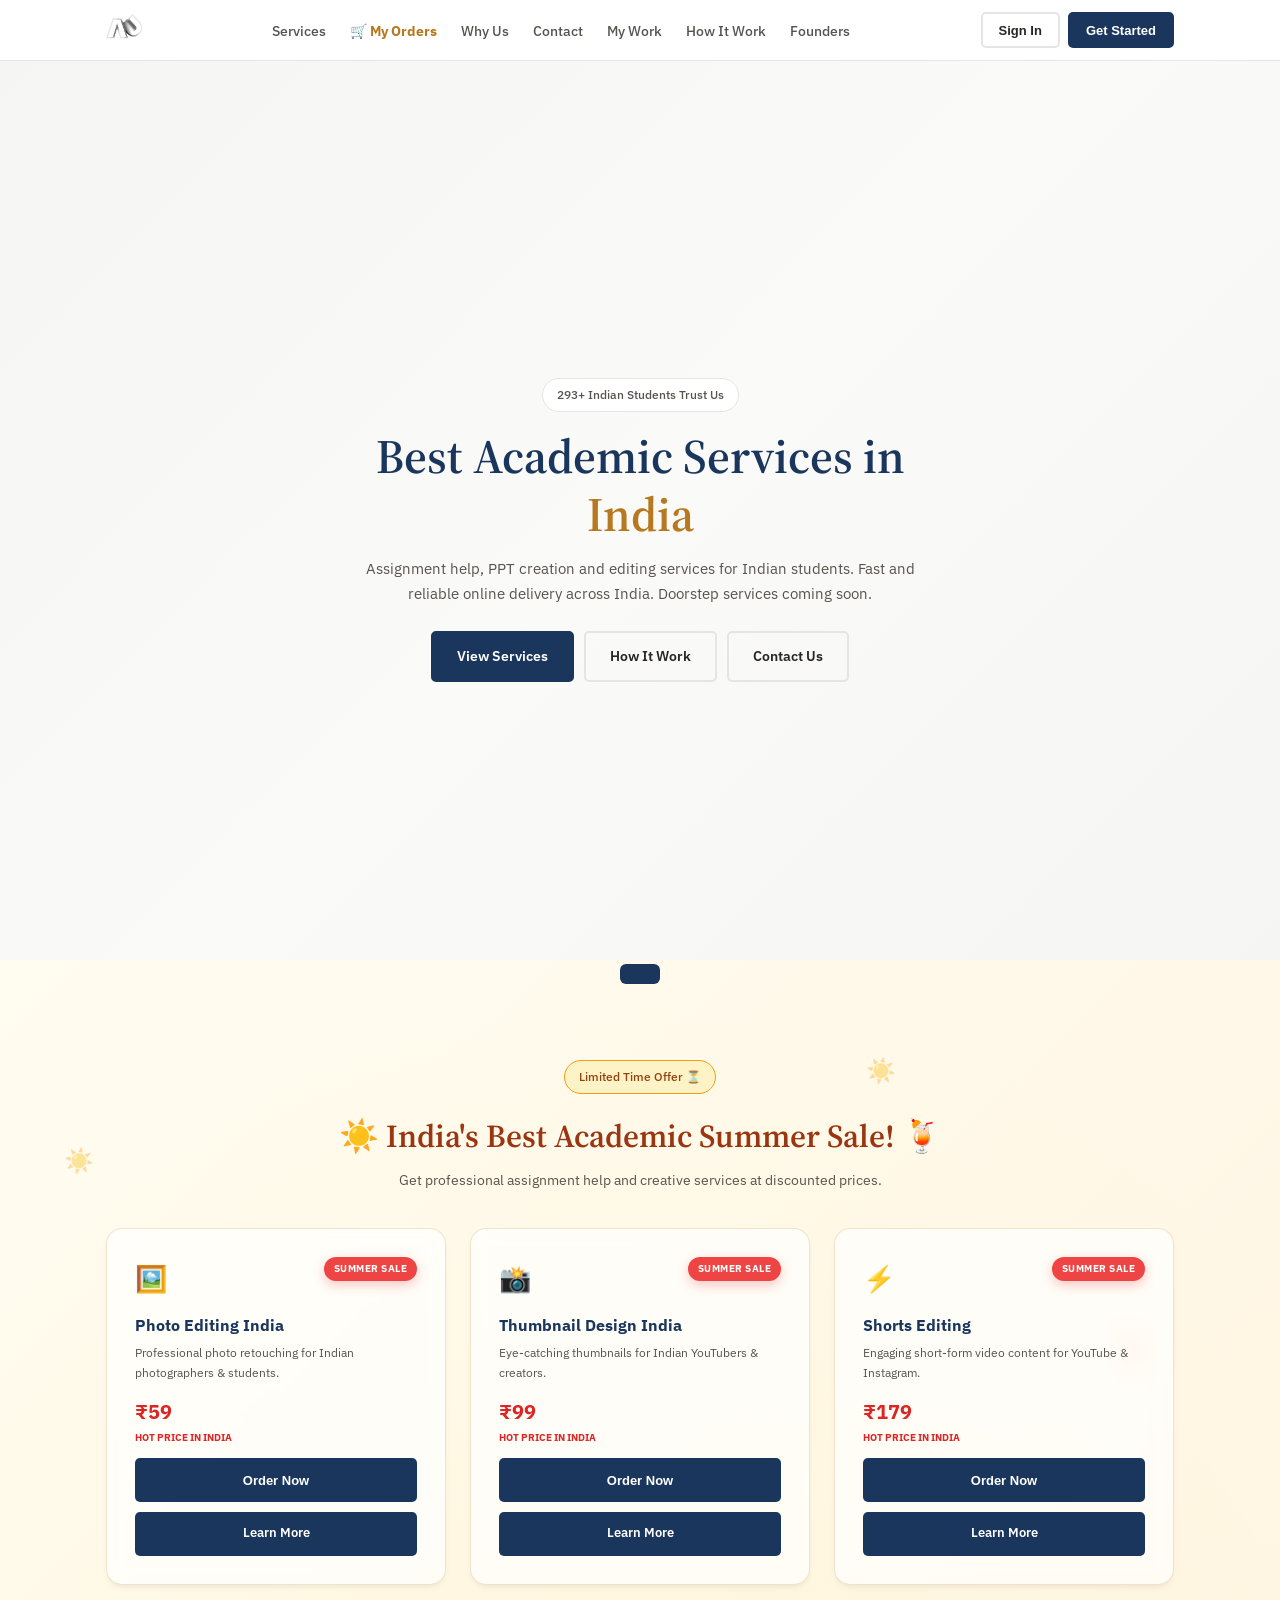
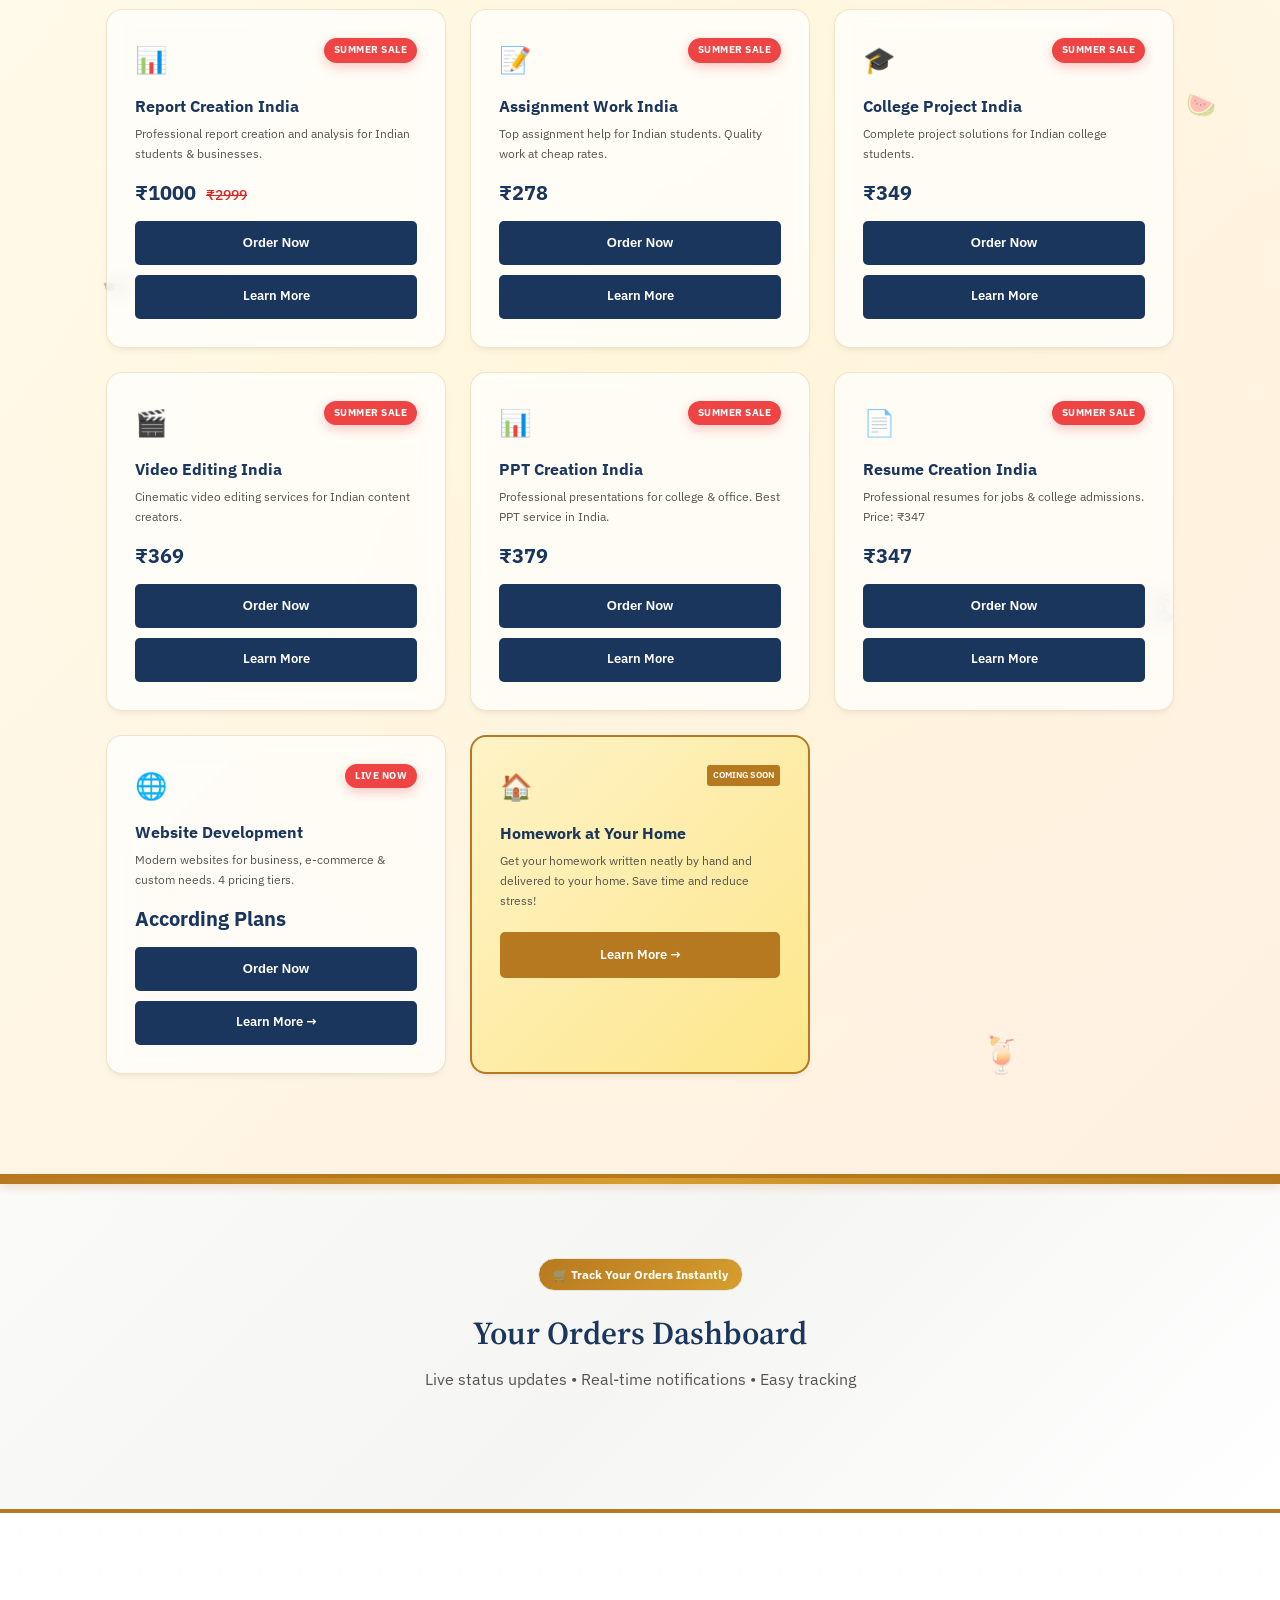
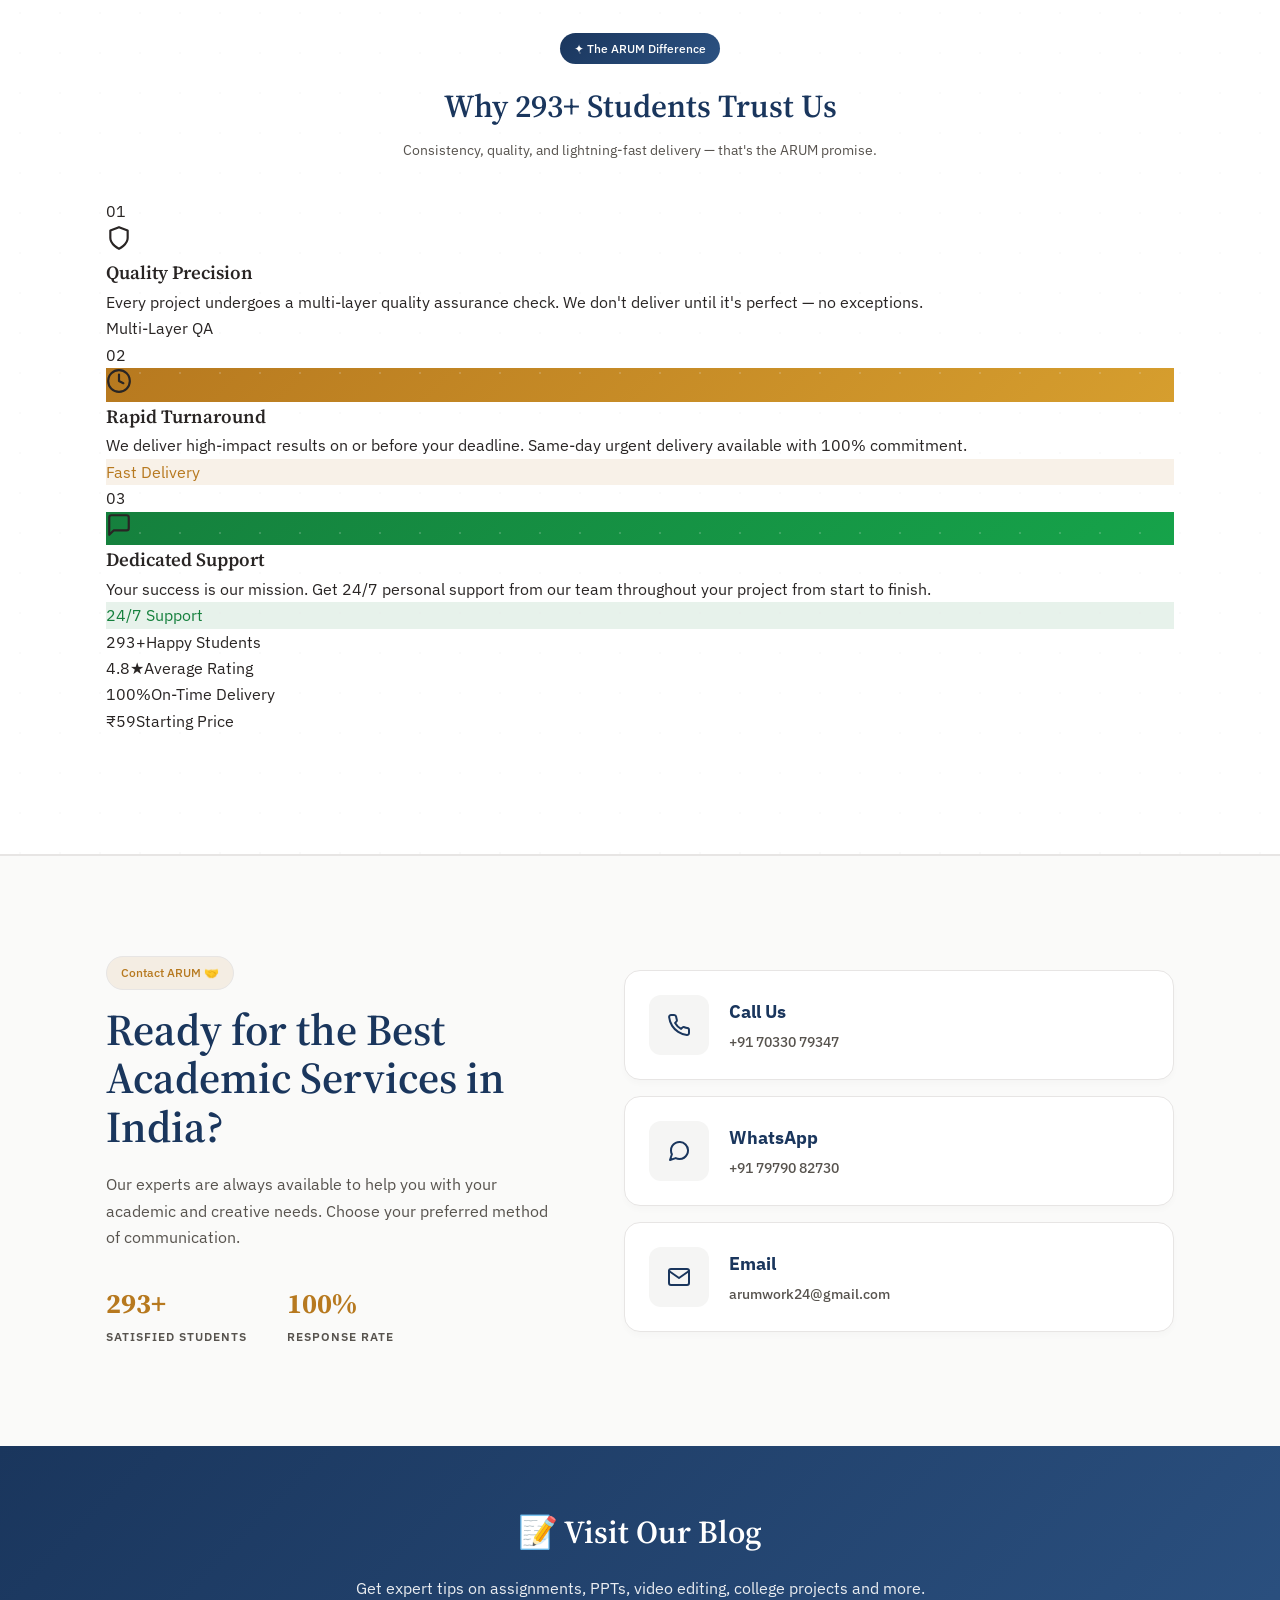
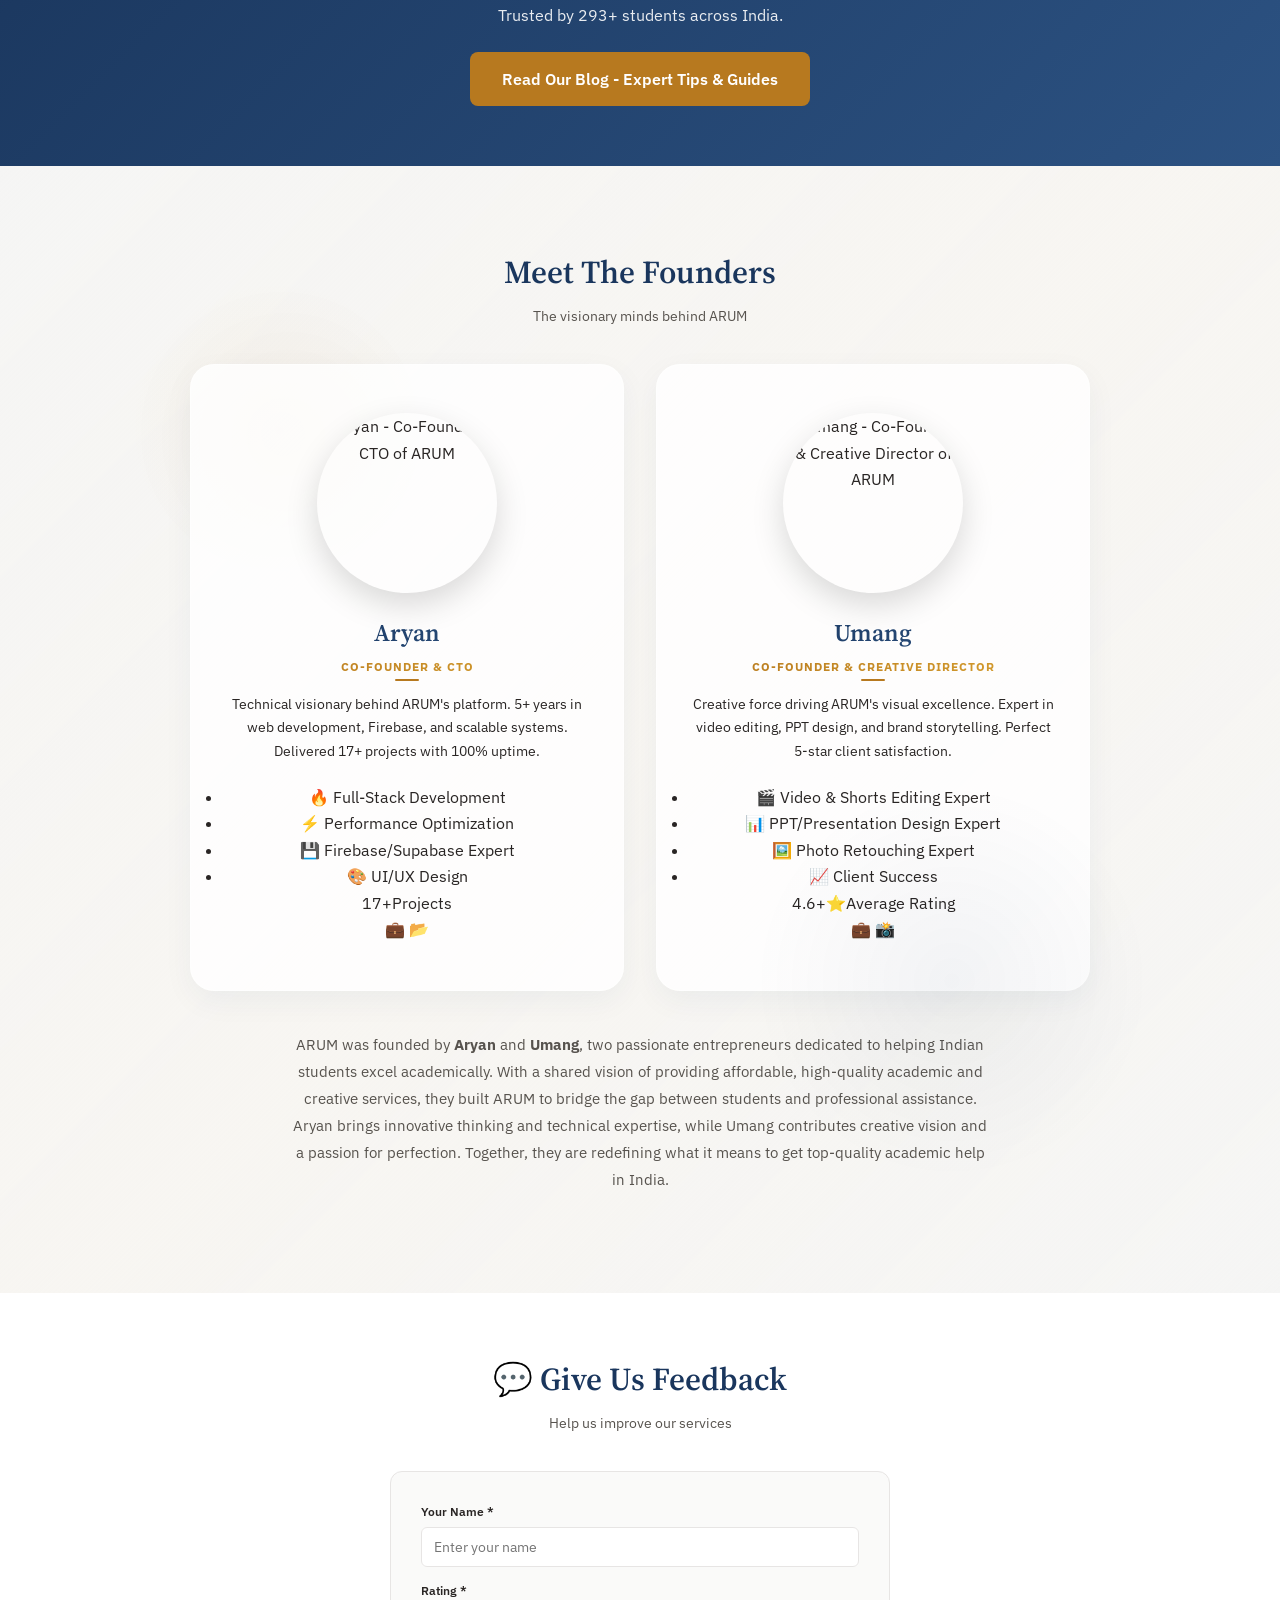
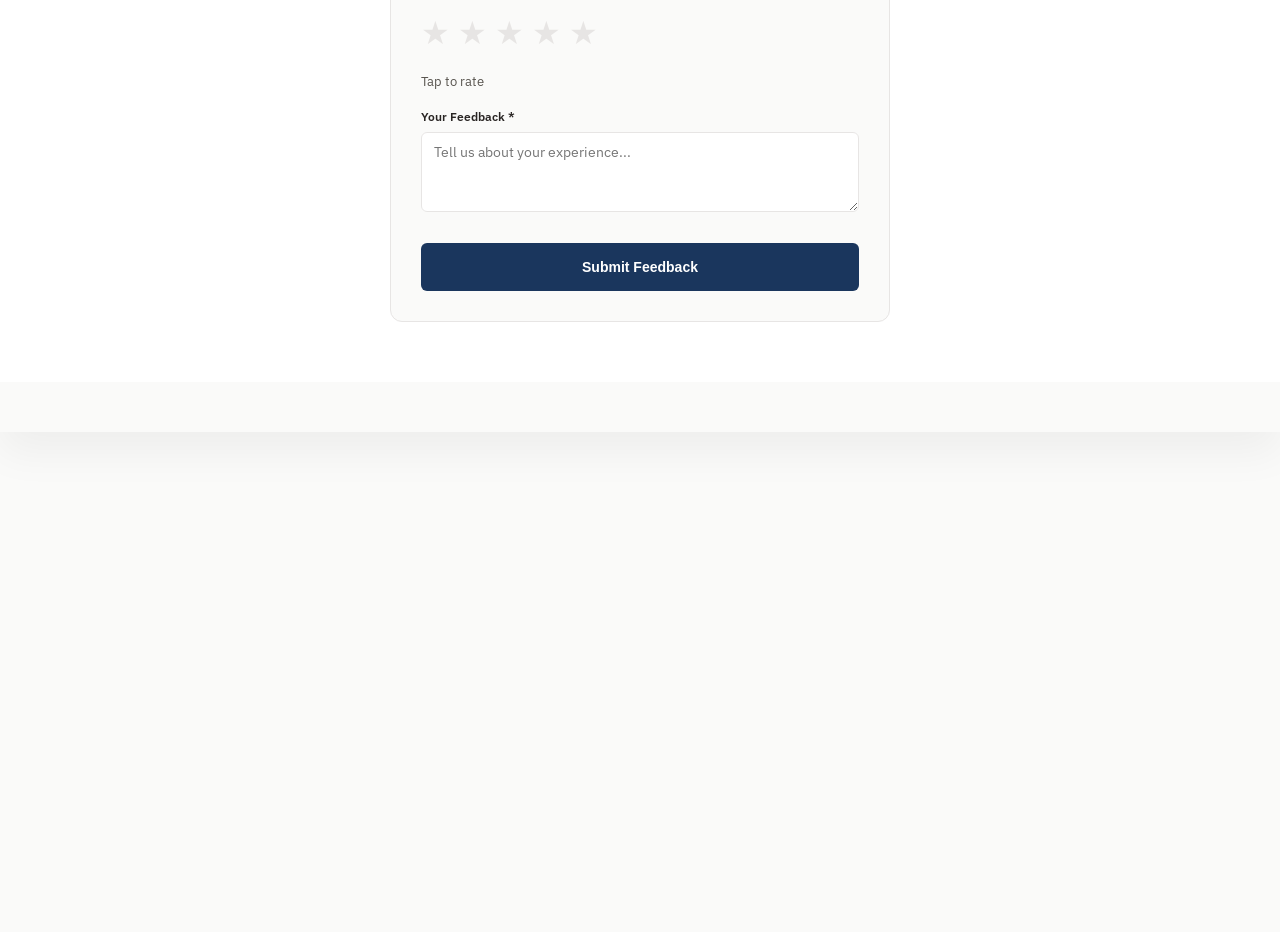
==== index.html @ 6b3848e4 "Update index.html" ====
<!DOCTYPE html>
<html lang="en-IN" prefix="og: http://ogp.me/ns#">

<head>
  <meta charset="UTF-8">
  <meta name="viewport" content="width=device-width, initial-scale=1.0">
  <meta http-equiv="X-UA-Compatible" content="IE=edge">

  <!-- PERFORMANCE: Critical CSS Inlined for Faster FCP -->
  <style>
    :root {
      --deep-blue: #1a365d;
      --rich-blue: #2c5282;
      --warm-gold: #b7791f;
      --soft-gold: #d69e2e;
      --off-white: #fafaf9;
      --stone-light: #f5f5f4;
      --stone: #e7e5e4;
      --dark-gray: #292524;
      --medium-gray: #57534e;
      --white: #fff
    }

    *,
    *::before,
    *::after {
      margin: 0;
      padding: 0;
      box-sizing: border-box
    }

    html {
      scroll-behavior: smooth
    }

    body {
      font-family: 'IBM Plex Sans', -apple-system, BlinkMacSystemFont, 'Segoe UI', sans-serif;
      background: var(--off-white);
      color: var(--dark-gray);
      line-height: 1.65
    }

    header {
      background: var(--white);
      border-bottom: 1px solid var(--stone);
      padding: 12px 0;
      position: fixed;
      width: 100%;
      top: 0;
      z-index: 999
    }

    .container {
      max-width: 1100px;
      margin: 0 auto;
      padding: 0 16px
    }

    .header-inner {
      display: flex;
      justify-content: space-between;
      align-items: center
    }

    .logo img {
      height: 36px
    }

    .hero {
      min-height: 100vh;
      display: flex;
      align-items: center;
      justify-content: center;
      padding: 100px 16px 60px;
      background: linear-gradient(135deg, var(--stone-light), var(--off-white), var(--stone-light));
      text-align: center
    }

    .hero-content {
      max-width: 600px
    }

    .badge {
      display: inline-block;
      padding: 6px 14px;
      background: var(--white);
      border: 1px solid var(--stone);
      border-radius: 50px;
      font-size: 12px;
      font-weight: 500;
      color: var(--medium-gray);
      margin-bottom: 16px
    }

    .hero h1 {
      font-size: clamp(28px, 5vw, 48px);
      color: var(--deep-blue);
      margin-bottom: 14px;
      line-height: 1.2;
      font-family: 'Source Serif 4', Georgia, serif;
      font-weight: 600
    }

    .hero h1 span {
      color: var(--warm-gold)
    }

    .hero p {
      font-size: 15px;
      color: var(--medium-gray);
      margin-bottom: 24px
    }

    .hero-btns {
      display: flex;
      gap: 10px;
      justify-content: center;
      flex-wrap: wrap
    }

    .btn {
      padding: 8px 16px;
      border-radius: 5px;
      font-weight: 600;
      font-size: 13px;
      cursor: pointer;
      border: none;
      transition: all .3s;
      min-height: 36px;
      display: inline-flex;
      align-items: center;
      justify-content: center;
      text-decoration: none
    }

    .btn-outline {
      background: 0 0;
      border: 2px solid var(--stone);
      color: var(--dark-gray)
    }

    .btn-solid {
      background: var(--deep-blue);
      border: 2px solid var(--deep-blue);
      color: var(--white)
    }

    .services {
      background: var(--white);
      padding: 60px 16px
    }

    .services-grid {
      display: grid;
      grid-template-columns: repeat(auto-fit, minmax(240px, 1fr));
      gap: 16px
    }

    .service-card {
      background: var(--off-white);
      border: 1px solid var(--stone);
      border-radius: 10px;
      padding: 20px
    }

    .service-card h3 {
      font-size: 16px;
      color: var(--deep-blue);
      margin-bottom: 5px;
      font-weight: 700
    }

    .service-card p {
      color: var(--medium-gray);
      font-size: 12px;
      margin-bottom: 12px
    }

    .now-price {
      font-size: 20px;
      font-weight: 700;
      color: var(--deep-blue)
    }

    .section-center {
      text-align: center;
      margin-bottom: 36px
    }

    .section-center h2 {
      font-size: clamp(24px, 4vw, 32px);
      color: var(--deep-blue);
      margin-bottom: 6px;
      font-family: 'Source Serif 4', Georgia, serif;
      font-weight: 600
    }

    .section-center p {
      color: var(--medium-gray);
      font-size: 14px
    }
  </style>

  <!-- SEO: Additional Meta Tags -->
  <meta name="google-site-verification" content="8iuohC7LRBguRmJScHPs8nXi3xlV26HBAoB2PzUF1g8" />
  <meta name="robots" content="INDEX, FOLLOW, MAX-IMAGE-PREVIEW:LARGE, MAX-VIDEO-PREVIEW:-1">
  <meta name="googlebot" content="INDEX, FOLLOW, MAX-IMAGE-PREVIEW:LARGE">
  <meta name="googlebot-news" content="INDEX, FOLLOW">
  <meta name="rating" content="General">
  <meta name="language" content="English">
  <meta name="revisit-after" content="1 day">
  <meta name="distribution" content="Global">
  <meta name="author" content="ARUM - Aryan & Umang">
  <meta name="copyright" content="© 2026 ARUM. All rights reserved.">
  <meta name="format-detection" content="telephone=yes">
  <meta name="theme-color" content="#1a365d">
  <meta name="google-adsense-account" content="ca-pub-4631811740659436">
  <!-- LOCAL SEO - For Google India Ranking -->
  <meta name="geo.region" content="IN-DL">
  <meta name="geo.placename" content="Delhi">
  <meta name="geo.position" content="28.6139;77.2090">
  <meta name="ICBM" content="28.6139, 77.2090">
  <meta name="country" content="India">
  <meta name="state" content="Delhi">
  <meta name="city" content="New Delhi">

  <!-- ABSTRACT & CATEGORY -->
  <meta name="abstract"
    content="ARUM provides best academic and creative services in India including assignment help, PPT creation, video editing, photo editing and college projects.">
  <meta name="topic" content="Education, Academic Services, Assignment Help">
  <meta name="category" content="Education">

  <!-- META TAGS -->
  <title>ARUM | Best Assignment Help India | PPT & Video Editing Services | Delhi</title>
  <meta name="description"
    content="ARUM - #1 Assignment Help India, PPT Creation & Video Editing Services. Trusted by 500+ students. Starting @₹89. Fast delivery across Delhi, Mumbai, Bangalore, Chennai, Hyderabad, Pune, Kolkata, Jaipur, Lucknow.">
  <meta name="keywords"
    content="website maker free, website service very cheap, cheap website development India, affordable web design Delhi, free website builder India, low cost website maker, assignment help India, assignment help Delhi, Arumwork, arumwork, ARUMWORK, arumworks, Arumworks, arum works, photo editing, homework doer, thumbnail design, thumbnail maker, website builder, assignment help buxar, assignment help Mumbai, best assignment help India, cheap assignment services, PPT creation India, PPT maker, video editing services India, photo editing India, college project help India, thumbnail design India, academic services India, student assignment help, homework help India, online assignment help India, professional presentation design, best video editing services, cheap PPT services, college project guidance, assignment writing services India, presentation design services, report creation India, report making India, report generator India, cheap report making in India">

  <!-- OPEN GRAPH / FACEBOOK -->
  <meta property="og:type" content="website">
  <meta property="og:url" content="https://arumwork.in/">
  <meta property="og:title" content="ARUM | Best Assignment Help India | Professional Services">
  <meta property="og:description" content="ARUM #1 Platform for Indian Students - Assignment Help, PPT Creation, Video & Photo Editing. Starting @₹89.">
  <meta property="og:image" content="https://arumwork.in/LOGO.png">
  <meta property="og:site_name" content="ARUM WORK">
  <meta property="og:locale" content="en_IN">

  <!-- TWITTER CARD -->
  <meta name="twitter:card" content="summary_large_image">
  <meta name="twitter:url" content="https://arumwork.in/">
  <meta name="twitter:title" content="ARUM | Professional Academic & Creative Services">
  <meta name="twitter:description" content="Assignment Help, PPT Creation, Video Editing & More. Trusted by 500+ Students. Fast Delivery.">
  <meta name="twitter:image" content="https://arumwork.in/LOGO.png">

  <!-- STRUCTURED DATA (JSON-LD) -->
  <script type="application/ld+json">
  {
    "@context": "https://schema.org",
    "@type": "Organization",
    "name": "ARUM",
    "url": "https://arumwork.in",
    "logo": "https://arumwork.in/LOGO.png",
    "description": "#1 Professional Academic & Creative Service provider in India. Best Assignment help, PPT creation and Video editing.",
    "founder": [
      {
        "@type": "Person",
        "name": "Aryan"
      },
      {
        "@type": "Person",
        "name": "Umang"
      }
    ],
    "contactPoint": {
      "@type": "ContactPoint",
      "telephone": "+91-70330-79347",
      "contactType": "customer service",
      "email": "arumwork24@gmail.com",
      "availableLanguage": ["English", "Hindi"]
    },
    "sameAs": [
      "https://www.instagram.com/arumwork",
      "https://x.com/arumwork24",
      "https://www.linkedin.com/in/arum-work-7533113b7"
    ]
  }
  </script>
  <script type="application/ld+json">
  {
    "@context": "https://schema.org",
    "@type": "Service",
    "name": "Assignment Help & PPT Creation India",
    "description": "Professional academic writing and creative design services starting @₹89.",
    "provider": {
      "@type": "Organization",
      "name": "ARUM"
    },
    "areaServed": "India",
    "hasOfferCatalog": {
      "@type": "OfferCatalog",
      "name": "Academic Services",
      "itemListElement": [
        {
          "@type": "Offer",
          "itemOffered": {
            "@type": "Service",
            "name": "Assignment Help"
          }
        },
        {
          "@type": "Offer",
          "itemOffered": {
            "@type": "Service",
            "name": "PPT Creation"
          }
        }
      ]
    }
  }
  </script>

  <!-- CANONICAL & ALTERNATE -->
  <link rel="canonical" href="https://arumwork.in/" />
  <link rel="alternate" hreflang="en-IN" href="https://arumwork.in/" />
  <link rel="alternate" hreflang="en" href="https://arumwork.in/" />
  <link rel="alternate" href="https://arumwork.in/" hreflang="x-default" />

  <!-- Favicon -->
  <link rel="icon" href="/favicon.ico">
  <link rel="apple-touch-icon" href="favicon.ico">
  <link rel="shortcut icon" type="image/x-icon" href="favicon.ico">

  <!-- PERFORMANCE: Preconnect to Critical Third-Party Domains -->
  <link rel="preconnect" href="https://fonts.googleapis.com">
  <link rel="preconnect" href="https://fonts.gstatic.com" crossorigin>
  <link rel="preconnect" href="https://fmbnplpuitedqlvkddke.supabase.co">
  <link rel="preconnect" href="https://firebase.googleapis.com">
  <link rel="preconnect" href="https://www.gstatic.com">

  <!-- PERFORMANCE: DNS Prefetch for Non-Critical Resources -->
  <link rel="dns-prefetch" href="//www.google.com">
  <link rel="dns-prefetch" href="//www.facebook.com">
  <link rel="dns-prefetch" href="//wa.me">
  <link rel="dns-prefetch" href="//cdn.jsdelivr.net">
  <link rel="dns-prefetch" href="//firebasestorage.googleapis.com">

  <!-- PERFORMANCE: Preload Critical Assets -->
  <!-- 🚀 CACHE FIX v3.0 -->
  <meta http-equiv="Cache-Control" content="no-cache, no-store, must-revalidate">
  <meta http-equiv="Pragma" content="no-cache">
  <meta http-equiv="Expires" content="0">
  
  <link rel="preload" href="critical.css?v=4.1" as="style">
  <link rel="preload" href="style.css?v=4.1" as="style">
  <link rel="preload" href="LOGO1.png" as="image" fetchpriority="high">
  <link rel="preload"
    href="https://fonts.googleapis.com/css2?family=Source+Serif+4:wght@400;500;600;700&family=IBM+Plex+Sans:wght@400;500;600;700&display=swap"
    as="style" crossorigin>

  <!-- PERFORMANCE: Prefetch Next Pages -->
  <link rel="prefetch" href="my-work.html">
  <link rel="prefetch" href="how-it-work.html">
  <link rel="prefetch" href="blog.html">

  <!-- PWA Support -->
  <link rel="manifest" href="manifest.json">
  <meta name="apple-mobile-web-app-capable" content="yes">
  <meta name="apple-mobile-web-app-status-bar-style" content="black-translucent">
  <meta name="apple-mobile-web-app-title" content="ARUM">

  <!-- OPEN GRAPH -->
  <meta property="og:type" content="website">
  <meta property="og:url" content="https://arumwork.in/">
  <meta property="og:title" content="ARUM | Best Assignment Help India | PPT Creation | Video Editing Services">
  <meta property="og:description"
    content="#1 Assignment Help India, PPT Creation & Video Editing Services. Trusted by 293+ Indian students. Starting @₹89. Fast delivery across all Indian cities.">
  <meta property="og:image" content="https://arumwork.in/LOGO1.png">
  <meta property="og:image:width" content="1200">
  <meta property="og:image:height" content="630">
  <meta property="og:image:alt" content="ARUM - Best Assignment Help India">
  <meta property="og:site_name" content="ARUM">
  <meta property="og:locale" content="en_IN">
  <meta property="og:locale:alternate" content="en_US">
  <meta property="article:author" content="https://www.facebook.com/arumwork">
  <meta property="article:publisher" content="https://www.facebook.com/arumwork">
  <meta property="business:contact_data:street_address" content="Delhi">
  <meta property="business:contact_data:locality" content="New Delhi">
  <meta property="business:contact_data:region" content="Delhi">
  <meta property="business:contact_data:postal_code" content="110001">
  <meta property="business:contact_data:country_name" content="India">
  <meta property="business:contact_data:email" content="arumwork24@gmail.com">
  <meta property="business:contact_data:phone_number" content="+91-70330-79347">
  <meta property="business:contact_data:website" content="https://arumwork.in">

  <!-- TWITTER CARD -->
  <meta name="twitter:card" content="summary_large_image">
  <meta name="twitter:site" content="@arumwork">
  <meta name="twitter:creator" content="@arumwork">
  <meta name="twitter:title" content="ARUM | Best Assignment Help India | PPT Creation | Video Editing">
  <meta name="twitter:description"
    content="#1 Assignment Help India, PPT Creation & Video Editing Services. Trusted by 293+ Indian students. Starting @₹89 only.">
  <meta name="twitter:image" content="https://arumwork.in/LOGO1.png">
  <meta name="twitter:image:alt" content="ARUM - Best Assignment Help India">

  <!-- SCHEMA MARKUP - Professional Service -->
  <script type="application/ld+json">
{
  "@context": "https://schema.org",
  "@type": "ProfessionalService",
  "name": "ARUM - Academic & Creative Solutions",
  "description": "Best Assignment Help India, PPT Creation, College Projects & Video Editing Services. Trusted by 293+ Indian students.",
  "url": "https://arumwork.in",
  "logo": "https://arumwork.in/LOGO.webp",
  "image": "https://arumwork.in/LOGO.webp",
  "telephone": "+917033079347",
  "email": "arumwork24@gmail.com",
  "priceRange": "₹59-₹499",
  "address": {
    "@type": "PostalAddress",
    "streetAddress": "Delhi",
    "addressLocality": "New Delhi",
    "addressRegion": "DL",
    "postalCode": "110001",
    "addressCountry": "IN"
  },
  "geo": {
    "@type": "GeoCoordinates",
    "latitude": "28.6139",
    "longitude": "77.2090"
  },
  "openingHoursSpecification": {
    "@type": "OpeningHoursSpecification",
    "dayOfWeek": ["Monday", "Tuesday", "Wednesday", "Thursday", "Friday", "Saturday", "Sunday"],
    "opens": "09:00",
    "closes": "21:00"
  },
  "areaServed": {
    "@type": "GeoCircle",
    "geoMidpoint": {
      "@type": "GeoCoordinates",
      "latitude": "20.5937",
      "longitude": "78.9629"
    },
    "geoRadius": "1000 km"
  },
  "serviceType": ["Assignment Help", "PPT Creation", "Video Editing", "Photo Editing", "College Projects", "Thumbnail Design", "Report Creation", "Report Making India", "Report Generator India"],
  "additionalProperty": {
    "@type": "PropertyValue",
    "name": "TrustScore",
    "value": "4.8"
  },
  "aggregateRating": {
    "@type": "AggregateRating",
    "ratingValue": "4.8",
    "reviewCount": "293",
    "bestRating": "5",
    "worstRating": "1"
  },
  "sameAs": [
    "https://www.facebook.com/arumwork",
    "https://www.instagram.com/arumwork",
    "https://wa.me/917033079347"
  ]
}
</script>

  <!-- SCHEMA MARKUP - FAQPage -->
  <script type="application/ld+json">
{
  "@context": "https://schema.org",
  "@type": "FAQPage",
  "mainEntity": [
    {
      "@type": "Question",
      "name": "Is ARUM the best assignment help service in India?",
      "acceptedAnswer": {
        "@type": "Answer",
        "text": "Yes, ARUM is trusted by 293+ Indian students for assignment help, PPT creation, video editing and college projects. We provide fast delivery and quality work at affordable prices starting from ₹59."
      }
    },
    {
      "@type": "Question",
      "name": "Which cities does ARUM serve in India?",
      "acceptedAnswer": {
        "@type": "Answer",
        "text": "ARUM serves all major cities in India including Delhi, Mumbai, Bangalore, Chennai, Hyderabad, Pune, Kolkata, Jaipur, Lucknow, Chandigarh and more."
      }
    },
    {
      "@type": "Question",
      "name": "How much does ARUM charge for assignment help in India?",
      "acceptedAnswer": {
        "@type": "Answer",
        "text": "ARUM offers the best prices in India - Assignment help starts at just ₹169, PPT creation at ₹229, Video editing at ₹199, and Photo editing at ₹89."
      }
    },
    {
      "@type": "Question",
      "name": "Does ARUM provide urgent assignment help in India?",
      "acceptedAnswer": {
        "@type": "Answer",
        "text": "Yes! ARUM provides same-day urgent delivery for assignments in India. Extra charges may apply for immediate delivery."
      }
    }
  ]
}
</script>

  <!-- SCHEMA MARKUP - BreadcrumbList -->
  <script type="application/ld+json">
{
  "@context": "https://schema.org",
  "@type": "BreadcrumbList",
  "itemListElement": [
    {
      "@type": "ListItem",
      "position": 1,
      "name": "Home",
      "item": "https://arumwork.in/"
    },
    {
      "@type": "ListItem",
      "position": 2,
      "name": "Services",
      "item": "https://arumwork.in/#services"
    },
    {
      "@type": "ListItem",
      "position": 3,
      "name": "Assignment Help",
      "item": "https://arumwork.in/assignment-work.html"
    }
  ]
}
</script>

  <!-- FONTS -->
  <link rel="preconnect" href="https://fonts.googleapis.com">
  <link rel="preconnect" href="https://fonts.gstatic.com" crossorigin>
  <link
    href="https://fonts.googleapis.com/css2?family=Source+Serif+4:wght@400;500;600;700&family=IBM+Plex+Sans:wght@400;500;600;700&display=swap"
    rel="stylesheet">

  <!-- 🚀 CACHE FIX v3.0: Versioned CSS -->
  <link rel="stylesheet" href="critical.css?v=4.1">
  <link rel="stylesheet" href="style.css?v=4.1" media="print" onload="this.media='all'">
  <noscript>
    <link rel="stylesheet" href="style.css?v=4.1">
  </noscript>

<body>
  <div class="site-content">
    <header>
      <div class="container header-inner">
        <a href="/" class="logo" aria-label="ARUM Home"><img src="LOGO.png" alt="ARUM - #1 Ranking Assignment Help and Academic Writing Services in India" fetchpriority="high" width="120" height="36"></a>
        <nav>
          <ul>
            <li><a href="#services">Services</a></li>
            <li><a href="#my-orders" style="color: var(--warm-gold); font-weight: 700;">🛒 My Orders</a></li>
            <li><a href="#why-us">Why Us</a></li>
            <li><a href="#contact">Contact</a></li>
            <li><a href="my-work.html">My Work</a></li>
            <li><a href="how-it-work.html" target="_blank">How It Work</a></li>
            <li><a href="#founders">Founders</a></li>


          </ul>
        </nav>
        <button class="hamburger" onclick="toggleMobileNav()" aria-label="Toggle Navigation Menu" aria-expanded="false" aria-controls="mobileNav">
          <span></span>
          <span></span>
          <span></span>
        </button>
        <div class="header-actions" id="headerActions">
          <button class="btn btn-outline" onclick="openModal('login')">Sign In</button>
          <button class="btn btn-solid" onclick="openModal('signup')">Get Started</button>
        </div>
      </div>
    </header>

    <!-- Mobile Navigation -->
    <nav class="mobile-nav" id="mobileNav" aria-label="Mobile Navigation">
      <a href="#services" onclick="closeMobileNav()">Services</a>
      <a href="#my-orders" onclick="closeMobileNav()" style="background: rgba(183,121,31,0.1); color: #b7791f;">🛒 My Orders</a>
      <a href="#why-us" onclick="closeMobileNav()">Why Us</a>
      <a href="#contact" onclick="closeMobileNav()">Contact</a>
      <a href="my-work.html" onclick="closeMobileNav()">My Work</a>
      <a href="how-it-work.html" target="_blank" onclick="closeMobileNav()">How It Work</a>
      <a href="#founders" onclick="closeMobileNav()">Founders</a>


      <button class="btn btn-outline" onclick="openModal('login'); closeMobileNav();" aria-label="Sign In to ARUM">Sign In</button>
      <button class="btn btn-solid" onclick="openModal('signup'); closeMobileNav();" aria-label="Get Started with ARUM">Get Started</button>
    </nav>

    <main id="main-content">
      <section class="hero">
      <div class="hero-content">
        <span class="badge">293+ Indian Students Trust Us</span>
        <h1>Best Academic Services in <span>India</span></h1>
        <p>Assignment help, PPT creation and editing services for Indian students. Fast and reliable online delivery
          across India. Doorstep services coming soon.</p>
        <div class="hero-btns">
          <a href="#services" class="btn btn-solid">View Services</a>
          <a href="how-it-work.html" target="_blank" class="btn btn-outline">How It Work</a>
          <a href="#contact" class="btn btn-outline">Contact Us</a>
        </div>
      </div>
    </section>

    <section class="services" id="services">
      <div class="summer-decor">
        <span class="decor-item">☀️</span>
        <span class="decor-item">🍹</span>
        <span class="decor-item">🍦</span>
        <span class="decor-item">🏝️</span>
        <span class="decor-item">🕶️</span>
        <span class="decor-item">🍉</span>
        <span class="decor-item">🍹</span>
        <span class="decor-item">☀️</span>
      </div>
      <div class="container">
        <div class="section-center">
          <span class="badge" style="background: #fef3c7; color: #92400e; border-color: #f59e0b;">Limited Time Offer
            ⏳</span>
          <h2 style="color: #9a3412;">☀️ India's Best Academic Summer Sale! 🍹</h2>
          <p>Get professional assignment help and creative services at discounted prices.</p>
        </div>
        <div class="services-grid">
          <div class="service-card active-card">
            <div class="service-top"><span class="service-icon">🖼️</span><span class="sale-badge">SUMMER SALE</span>
            </div>
            <h3>Photo Editing India</h3>
            <p>Professional photo retouching for Indian photographers & students.</p>
            <div class="price-row"><span class="now-price hot-price">₹59 <span class="hot-label">HOT PRICE IN
                  INDIA</span></span></div>
            <button class="btn-order" onclick="openOrderModal('Photo Editing', 59)">Order Now</button>
            <a href="photo-editing.html" class="btn-learn-more-blue">Learn More</a>
          </div>
          <div class="service-card active-card">
            <div class="service-top"><span class="service-icon">📸</span><span class="sale-badge">SUMMER SALE</span>
            </div>
            <h3>Thumbnail Design India</h3>
            <p>Eye-catching thumbnails for Indian YouTubers & creators.</p>
            <div class="price-row"><span class="now-price hot-price">₹99 <span class="hot-label">HOT PRICE IN
                  INDIA</span></span></div>
            <button class="btn-order" onclick="openOrderModal('Thumbnail Design', 99)">Order Now</button>
            <a href="thumbnail-design.html" class="btn-learn-more-blue">Learn More</a>
          </div>
          <div class="service-card active-card">
            <div class="service-top"><span class="service-icon">⚡</span><span class="sale-badge">SUMMER SALE</span>
            </div>
            <h3>Shorts Editing</h3>
            <p>Engaging short-form video content for YouTube & Instagram.</p>
            <div class="price-row"><span class="now-price hot-price">₹179 <span class="hot-label">HOT PRICE IN
                  INDIA</span></span></div>
            <button class="btn-order" onclick="openOrderModal('Shorts Editing', 179)">Order Now</button>
            <a href="shorts-editing.html" class="btn-learn-more-blue">Learn More</a>
          </div>
          <div class="service-card active-card">
            <div class="service-top"><span class="service-icon">📊</span><span class="sale-badge">SUMMER SALE</span>
            </div>
            <h3>Report Creation India</h3>
            <p>Professional report creation and analysis for Indian students & businesses.</p>
            <div class="price-row"><span class="now-price">₹1000</span> <span class="old-price-cut">₹2999</span></div>
            <button class="btn-order" onclick="openOrderModal('Report Creation', 1000)">Order Now</button>
            <a href="report-creation-india.html" class="btn-learn-more-blue">Learn More</a>
          </div>
          <div class="service-card active-card">
            <div class="service-top"><span class="service-icon">📝</span><span class="sale-badge">SUMMER SALE</span>
            </div>
            <h3>Assignment Work India</h3>
            <p>Top assignment help for Indian students. Quality work at cheap rates.</p>
            <div class="price-row"><span class="now-price">₹278</span></div>
            <button class="btn-order" onclick="openOrderModal('Assignment Work', 278)">Order Now</button>
            <a href="assignment-work.html" class="btn-learn-more-blue">Learn More</a>
          </div>
          <div class="service-card active-card">
            <div class="service-top"><span class="service-icon">🎓</span><span class="sale-badge">SUMMER SALE</span>
            </div>
            <h3>College Project India</h3>
            <p>Complete project solutions for Indian college students.</p>
            <div class="price-row"><span class="now-price">₹349</span></div>
            <button class="btn-order" onclick="openOrderModal('College Project', 349)">Order Now</button>
            <a href="college-project.html" class="btn-learn-more-blue">Learn More</a>
          </div>
          <div class="service-card active-card">
            <div class="service-top"><span class="service-icon">🎬</span><span class="sale-badge">SUMMER SALE</span>
            </div>
            <h3>Video Editing India</h3>
            <p>Cinematic video editing services for Indian content creators.</p>
            <div class="price-row"><span class="now-price">₹369</span></div>
            <button class="btn-order" onclick="openOrderModal('Video Editing', 369)">Order Now</button>
            <a href="video-editing.html" class="btn-learn-more-blue">Learn More</a>
          </div>
            <div class="service-card active-card">
            <div class="service-top"><span class="service-icon">📊</span><span class="sale-badge">SUMMER SALE</span>
            </div>
            <h3>PPT Creation India</h3>
            <p>Professional presentations for college & office. Best PPT service in India.</p>
            <div class="price-row"><span class="now-price">₹379</span></div>
            <button class="btn-order" onclick="openOrderModal('PPT Creation', 379)">Order Now</button>
            <a href="ppt-creation.html" class="btn-learn-more-blue">Learn More</a>
          </div>
          <div class="service-card active-card">
            <div class="service-top"><span class="service-icon">📄</span><span class="sale-badge">SUMMER SALE</span>
            </div>
            <h3>Resume Creation India</h3>
            <p>Professional resumes for jobs & college admissions. Price: ₹347</p>
            <div class="price-row"><span class="now-price">₹347</span></div>
            <button class="btn-order" onclick="openOrderModal('Resume Creation', 347)">Order Now</button>
            <a href="resume-creation.html" class="btn-learn-more-blue">Learn More</a>
          </div>
<div class="service-card active-card">
            <div class="service-top"><span class="service-icon">🌐</span><span class="sale-badge">LIVE NOW</span>
            </div>
            <h3>Website Development</h3>
            <p>Modern websites for business, e-commerce & custom needs. 4 pricing tiers.</p>
            <div class="price-row"><span class="now-price">According Plans</span></div>
            <button class="btn-order" onclick="openOrderModal('Website Development', 0)">Order Now</button>
<a href="website-development.html" class="btn-learn-more-blue">Learn More →</a>
</div>
          <div class="service-card coming-soon">
            <div class="service-top"><span class="service-icon">🏠</span><span class="service-tag">COMING SOON</span>
            </div>
            <h3>Homework at Your Home</h3>
            <p>Get your homework written neatly by hand and delivered to your home. Save time and reduce stress!</p>
            <a href="homework-at-your-home.html" class="btn-learn-more">Learn More →</a>
          </div>
        </div>
      </div>
    </section>

    <!-- Prominent My Orders Section - Moved here for better visibility -->
    <section class="my-orders prominent-orders" id="my-orders">
      <div class="container">
        <div class="section-center">
          <span class="badge" style="background: linear-gradient(135deg, #b7791f, #d69e2e); color: white; font-weight: 700;">🛒 Track Your Orders Instantly</span>
          <h2 style="color: var(--deep-blue);">Your Orders Dashboard</h2>
          <p style="font-size: 16px;">Live status updates • Real-time notifications • Easy tracking</p>
        </div>
        <div class="orders-grid" id="ordersGrid">
          <!-- Dynamic orders rendered by script.js -->
        </div>
      </div>
    </section>

    <section class="why-us" id="why-us">
      <div class="container">
        <div class="section-center">
          <span class="badge" style="background: linear-gradient(135deg, #1a365d, #2c5282); color: white; border: none;">✦ The ARUM Difference</span>
          <h2>Why 293+ Students Trust Us</h2>
          <p>Consistency, quality, and lightning-fast delivery — that's the ARUM promise.</p>
        </div>
        <div class="why-grid-modern">
          <!-- Card 1 -->
          <div class="why-card-modern">
            <span class="why-num">01</span>
            <div class="why-icon-wrap">
              <svg xmlns="http://www.w3.org/2000/svg" width="26" height="26" viewBox="0 0 24 24" fill="none" stroke="currentColor" stroke-width="2" stroke-linecap="round" stroke-linejoin="round"><path d="M12 22s8-4 8-10V5l-8-3-8 3v7c0 6 8 10 8 10z"></path></svg>
            </div>
            <h3>Quality Precision</h3>
            <p>Every project undergoes a multi-layer quality assurance check. We don't deliver until it's perfect — no exceptions.</p>
            <div class="why-tag">Multi-Layer QA</div>
          </div>
          <!-- Card 2 -->
          <div class="why-card-modern">
            <span class="why-num">02</span>
            <div class="why-icon-wrap" style="background: linear-gradient(135deg, #b7791f, #d69e2e);">
              <svg xmlns="http://www.w3.org/2000/svg" width="26" height="26" viewBox="0 0 24 24" fill="none" stroke="currentColor" stroke-width="2" stroke-linecap="round" stroke-linejoin="round"><circle cx="12" cy="12" r="10"></circle><polyline points="12 6 12 12 16 14"></polyline></svg>
            </div>
            <h3>Rapid Turnaround</h3>
            <p>We deliver high-impact results on or before your deadline. Same-day urgent delivery available with 100% commitment.</p>
            <div class="why-tag" style="background: rgba(183,121,31,0.1); color: #b7791f;">Fast Delivery</div>
          </div>
          <!-- Card 3 -->
          <div class="why-card-modern">
            <span class="why-num">03</span>
            <div class="why-icon-wrap" style="background: linear-gradient(135deg, #15803d, #16a34a);">
              <svg xmlns="http://www.w3.org/2000/svg" width="26" height="26" viewBox="0 0 24 24" fill="none" stroke="currentColor" stroke-width="2" stroke-linecap="round" stroke-linejoin="round"><path d="M21 15a2 2 0 0 1-2 2H7l-4 4V5a2 2 0 0 1 2-2h14a2 2 0 0 1 2 2z"></path></svg>
            </div>
            <h3>Dedicated Support</h3>
            <p>Your success is our mission. Get 24/7 personal support from our team throughout your project from start to finish.</p>
            <div class="why-tag" style="background: rgba(21,128,61,0.1); color: #15803d;">24/7 Support</div>
          </div>
        </div>
        <!-- Stats row -->
        <div class="why-stats-row">
          <div class="why-stat"><span class="why-stat-val">293+</span><span class="why-stat-label">Happy Students</span></div>
          <div class="why-stat"><span class="why-stat-val">4.8★</span><span class="why-stat-label">Average Rating</span></div>
          <div class="why-stat"><span class="why-stat-val">100%</span><span class="why-stat-label">On-Time Delivery</span></div>
          <div class="why-stat"><span class="why-stat-val">₹59</span><span class="why-stat-label">Starting Price</span></div>
        </div>
      </div>
    </section>

    <section class="contact" id="contact">
      <div class="container contact-container">
        <div class="contact-info">
          <span class="badge" style="background: rgba(183,121,31,0.1); color: var(--warm-gold);">Contact ARUM 🤝</span>
          <h2>Ready for the Best Academic Services in India?</h2>
          <p>Our experts are always available to help you with your academic and creative needs. Choose your preferred
            method of communication.</p>
          <div class="contact-stats">
            <div class="stat-item"><span>293+</span>
              <p>Satisfied Students</p>
            </div>
            <div class="stat-item"><span>100%</span>
              <p>Response Rate</p>
            </div>
          </div>
        </div>
        <div class="contact-grid-modern">
          <a href="tel:+917033079347" class="contact-card-modern">
            <div class="card-icon"><svg xmlns="http://www.w3.org/2000/svg" width="24" height="24" viewBox="0 0 24 24"
                fill="none" stroke="currentColor" stroke-width="2" stroke-linecap="round" stroke-linejoin="round">
                <path
                  d="M22 16.92v3a2 2 0 0 1-2.18 2 19.79 19.79 0 0 1-8.63-3.07 19.5 19.5 0 0 1-6-6 19.79 19.79 0 0 1-3.07-8.67A2 2 0 0 1 4.11 2h3a2 2 0 0 1 2 1.72 12.84 12.84 0 0 0 .7 2.81 2 2 0 0 1-.45 2.11L8.09 9.91a16 16 0 0 0 6 6l1.27-1.27a2 2 0 0 1 2.11-.45 12.84 12.84 0 0 0 2.81.7A2 2 0 0 1 22 16.92z">
                </path>
              </svg></div>
            <div class="card-text">
              <h3>Call Us</h3>
              <p>+91 70330 79347</p>
            </div>
          </a>
          <a href="https://wa.me/917979082730" target="_blank" class="contact-card-modern">
            <div class="card-icon"><svg xmlns="http://www.w3.org/2000/svg" width="24" height="24" viewBox="0 0 24 24"
                fill="none" stroke="currentColor" stroke-width="2" stroke-linecap="round" stroke-linejoin="round">
                <path
                  d="M21 11.5a8.38 8.38 0 0 1-.9 3.8 8.5 8.5 0 0 1-7.6 4.7 8.38 8.38 0 0 1-3.8-.9L3 21l1.9-5.7a8.38 8.38 0 0 1-.9-3.8 8.5 8.5 0 0 1 4.7-7.6 8.38 8.38 0 0 1 3.8-.9h.5a8.48 8.48 0 0 1 8 8v.5z">
                </path>
              </svg></div>
            <div class="card-text">
              <h3>WhatsApp</h3>
              <p>+91 79790 82730</p>
            </div>
          </a>
          <a href="mailto:arumwork24@gmail.com" class="contact-card-modern">
            <div class="card-icon"><svg xmlns="http://www.w3.org/2000/svg" width="24" height="24" viewBox="0 0 24 24"
                fill="none" stroke="currentColor" stroke-width="2" stroke-linecap="round" stroke-linejoin="round">
                <path d="M4 4h16c1.1 0 2 .9 2 2v12c0 1.1-.9 2-2 2H4c-1.1 0-2-.9-2-2V6c0-1.1.9-2 2-2z"></path>
                <polyline points="22,6 12,13 2,6"></polyline>
              </svg></div>
            <div class="card-text">
              <h3>Email</h3>
              <p>arumwork24@gmail.com</p>
            </div>
          </a>
        </div>
      </div>
    </section>
    
    <!-- My Orders Section: single instance rendered by script.js -->
    <!-- (Duplicate section removed for performance) -->
    <!-- Blog Section -->
    <section id="blog"
      style="background: linear-gradient(135deg, #1a365d, #2c5282); padding: 60px 20px; text-align: center;">
      <div class="container">
        <h2 style="color: white; font-size: 32px; margin-bottom: 16px;">📝 Visit Our Blog</h2>
        <p style="color: rgba(255,255,255,0.9); font-size: 16px; max-width: 600px; margin: 0 auto 24px;">Get expert tips
          on assignments, PPTs, video editing, college projects and more. Trusted by 293+ students across India.</p>
        <a href="blog.html"
          style="display: inline-block; background: #b7791f; color: white; padding: 14px 32px; border-radius: 8px; font-weight: 600; font-size: 16px; text-decoration: none;">Read
          Our Blog - Expert Tips & Guides</a>
      </div>
    </section>

    <section class="founders" id="founders">
      <div class="container">
        <div class="section-center">
          <h2>Meet The Founders</h2>
          <p>The visionary minds behind ARUM</p>
        </div>
        <div class="founders-grid">
          <!-- Aryan Card -->
          <div class="founder-card">
            <div class="founder-image-wrapper">
              <img src="https://fmbnplpuitedqlvkddke.supabase.co/storage/v1/object/public/files/Aryan.webp" alt="Aryan - Co-Founder & CTO of ARUM" width="160" height="160" loading="lazy">
              <div class="image-overlay"></div>
            </div>
            <h3>Aryan</h3>
            <div class="role">Co-Founder & CTO</div>
            <p>Technical visionary behind ARUM's platform. 5+ years in web development, Firebase, and scalable systems.
              Delivered 17+ projects with 100% uptime.</p>
            <ul class="skills">
              <li>🔥 Full-Stack Development</li>
              <li>⚡ Performance Optimization</li>
              <li>💾 Firebase/Supabase Expert</li>
              <li>🎨 UI/UX Design</li>
            </ul>
            <div class="stats">
              <span>17+</span><span>Projects</span>
            </div>
            <div class="social-links">
              <a href="https://linkedin.com/in/aryan-arum" target="_blank" aria-label="LinkedIn">💼</a>
              <a href="https://github.com/aryan-arum" target="_blank" aria-label="GitHub">📂</a>
            </div>
          </div>

          <!-- Umang Card -->
          <div class="founder-card">
            <div class="founder-image-wrapper">
              <img src="https://fmbnplpuitedqlvkddke.supabase.co/storage/v1/object/public/files/Umangjiii.webp" alt="Umang - Co-Founder & Creative Director of ARUM" width="160" height="160"
                loading="lazy">
              <div class="image-overlay"></div>
            </div>
            <h3>Umang</h3>
            <div class="role">Co-Founder & Creative Director</div>
            <p>Creative force driving ARUM's visual excellence. Expert in video editing, PPT design, and brand
              storytelling. Perfect 5-star client satisfaction.</p>
            <ul class="skills">
              <li>🎬 Video & Shorts Editing Expert</li>
              <li>📊 PPT/Presentation Design Expert</li>
              <li>🖼️ Photo Retouching Expert</li>
              <li>📈 Client Success</li>
            </ul>
            <div class="stats">
              <span>4.6+⭐</span><span>Average Rating</span>
            </div>
            <div class="social-links">
              <a href="https://linkedin.com/in/umang-arum" target="_blank" aria-label="LinkedIn">💼</a>
              <a href="https://instagram.com/umang-arum" target="_blank" aria-label="Instagram">📸</a>
            </div>
          </div>
        </div>
        <p
          style="text-align: center; max-width: 700px; margin: 20px auto; color: var(--medium-gray); line-height: 1.8; font-size: 15px;">
          ARUM was founded by <strong>Aryan</strong> and <strong>Umang</strong>, two passionate entrepreneurs dedicated
          to helping Indian students excel academically. With a shared vision of providing affordable, high-quality
          academic and creative services, they built ARUM to bridge the gap between students and professional
          assistance. Aryan brings innovative thinking and technical expertise, while Umang contributes creative vision
          and a passion for perfection. Together, they are redefining what it means to get top-quality academic help
          in India.
        </p>
      </div>
    </section>

    <!-- Feedback Section -->
    <section class="feedback" id="feedback">
      <div class="container">
        <div class="section-center">
          <h2>💬 Give Us Feedback</h2>
          <p>Help us improve our services</p>
        </div>
        <div class="feedback-form">
          <div class="form-group"><label>Your Name *</label><input type="text" id="feedbackName"
              placeholder="Enter your name"></div>
          <div class="form-group">
            <label>Rating *</label>
            <div class="star-rating">
              <span class="star" data-rating="1" onclick="setRating(1)">★</span>
              <span class="star" data-rating="2" onclick="setRating(2)">★</span>
              <span class="star" data-rating="3" onclick="setRating(3)">★</span>
              <span class="star" data-rating="4" onclick="setRating(4)">★</span>
              <span class="star" data-rating="5" onclick="setRating(5)">★</span>
            </div>
            <span class="rating-text" id="ratingText">Tap to rate</span>
          </div>
          <div class="form-group"><label>Your Feedback *</label><textarea id="feedbackMessage"
              placeholder="Tell us about your experience..."></textarea></div>
          <button class="btn-full" onclick="submitFeedback()">Submit Feedback</button>
        </div>
      </div>
    </section>
  </main>
  </div> <!-- End site-content -->

  <footer>
    <div class="footer-content">
      <div class="footer-logo">
        <img src="LOGO.png" alt="ARUM - Trusted Academic Partner for Indian Students" loading="lazy">
        <p>Best Assignment Help India | Professional PPT Design & Video Editing</p>
      </div>
      <div class="footer-social">
        <a href="https://www.instagram.com/arumwork?igsh=NnNpaHpuODBvbzc2" target="_blank" class="social-link"
          aria-label="Follow us on Instagram">
          <svg xmlns="http://www.w3.org/2000/svg" width="24" height="24" viewBox="0 0 24 24" fill="none"
            stroke="currentColor" stroke-width="2" stroke-linecap="round" stroke-linejoin="round">
            <rect x="2" y="2" width="20" height="20" rx="5" ry="5"></rect>
            <path d="M16 11.37A4 4 0 1 1 12.63 8 4 4 0 0 1 16 11.37z"></path>
            <line x1="17.5" y1="6.5" x2="17.51" y2="6.5"></line>
          </svg>
        </a>
        <a href="https://x.com/arumwork24" target="_blank" class="social-link twitter-link" aria-label="Follow us on X">
          <svg xmlns="http://www.w3.org/2000/svg" width="24" height="24" viewBox="0 0 24 24" fill="none"
            stroke="currentColor" stroke-width="2" stroke-linecap="round" stroke-linejoin="round">
            <path d="M18.9 1.43h3.71l-6.9 8.83L24 22H14.69l-4.35-6.12L.87 22H4.4l5.5-7.35L0 1.43h9.81L12.75 8.9z" />
          </svg>
        </a>
        <a href="https://www.linkedin.com/in/arum-work-7533113b7" target="_blank" class="social-link linkedin-link"
          aria-label="Follow us on LinkedIn">
          <svg xmlns="http://www.w3.org/2000/svg" width="24" height="24" viewBox="0 0 24 24" fill="currentColor">
            <path
              d="M19 0h-14c-2.761 0-5 2.239-5 5v14c0 2.761 2.239 5 5 5h14c2.762 0 5-2.239 5-5v-14c0-2.761-2.238-5-5-5zm-11 19h-3v-11h3v11zm-1.5-12.268c-.966 0-1.75-.79-1.75-1.764s.784-1.764 1.75-1.764 1.75.79 1.75 1.764-.783 1.764-1.75 1.764zm13.5 12.268h-3v-5.604c0-3.368-4-3.113-4 0v5.604h-3v-11h3v1.765c1.396-2.586 7-2.777 7 2.476v6.759z" />
          </svg>
        </a>
      </div>
      <div class="footer-links">
        <a href="#services">Services</a>
        <a href="#why-us">Why Us</a>
        <a href="#contact">Contact</a>
        <a href="my-work.html">My Work</a>
        <a href="blog.html">Blog</a>
      </div>
      © 2026 ARUM. All rights reserved.
    </div>
  </footer>

  <!-- Modals, Scripts -->
  <div class="modal-mask" id="orderModal">
    <div class="modal-box">
      <div class="modal-drag-handle"></div>
      <button class="modal-close" onclick="closeOrderModal()">×</button>
      <h2 id="orderServiceTitle">Order Service</h2>
      <p id="orderServicePrice">₹229</p>
      <div class="form-group"><label>Describe Your Idea *</label><textarea id="orderDescription"
          placeholder="Describe your project requirements in detail..."></textarea></div>
      <div class="form-group"><label>Upload Raw Material (Optional)</label>
        <div class="file-upload" onclick="document.getElementById('fileInput').click()">
          <input type="file" id="fileInput" accept="*/*">
          <p>Click to upload files</p>
        </div>
      </div>
      <div class="form-group">
        <label>Select Delivery Time *</label>
        <div class="time-options">
          <div class="time-option selected" data-days="1" data-discount="0" onclick="selectTime(this)">
            <div>Tomorrow</div>
            <div class="price">Standard</div>
          </div>
          <div class="time-option" data-days="2" data-discount="5" onclick="selectTime(this)">
            <div>In 2 Days<span class="discount-badge">-₹5</span></div>
            <div class="price">Save ₹5</div>
          </div>
          <div class="time-option" data-days="3" data-discount="10" onclick="selectTime(this)">
            <div>In 3 Days<span class="discount-badge">-₹10</span></div>
            <div class="price">Save ₹10</div>
          </div>
          <div class="time-option" data-days="4" data-discount="15" onclick="selectTime(this)">
            <div>In 4 Days<span class="discount-badge">-₹15</span></div>
            <div class="price">Save ₹15</div>
          </div>
          <div class="time-option" data-days="0" data-discount="0" data-extra="50" onclick="selectTime(this)">
            <div>Immediately<span class="immediate-badge">+₹50</span></div>
            <div class="price">Today</div>
          </div>
        </div>
      </div>
      <div class="form-group"><label>Your Details *</label>
        <div class="form-row"><input type="text" id="orderFirstName" placeholder="First Name"><input type="text"
            id="orderLastName" placeholder="Last Name"></div>
      </div>
      <div class="form-group"><input type="tel" id="orderPhone" placeholder="Phone Number *"></div>
      <div class="form-group"><label>Project Summary</label><textarea id="orderSummary"
          placeholder="Any additional notes..."></textarea></div>
      <div class="terms-checkbox">
        <input type="checkbox" id="termsCheck"><label for="termsCheck">I agree to the <a href="#"
            onclick="showTerms(event)">Terms and Conditions</a> *</label>
      </div>
      <button class="btn-full" id="proceedBtn" onclick="proceedToPayment()" disabled>Proceed to Payment</button>
    </div>
  </div>

  <div class="modal-mask payment-modal" id="paymentModal">
    <div class="modal-box">
      <div class="modal-drag-handle"></div>
      <button class="modal-close" onclick="closePaymentModal()">×</button>
      <div class="payment-info">
        <p>⚠️ Your Order may take 1-2 hours to approve</p>
      </div>
      <div class="payment-content">
        <div class="payment-left">
          <div class="order-summary">
            <h4>Order Summary</h4>
            <p><strong>Service:</strong> <span id="payService"></span></p>
            <p><strong>Description:</strong> <span id="payDescription"></span></p>
          </div>
          <div class="contact-display">
            <p>📞 <span id="payPhone"></span></p>
          </div>
        </div>
        <div class="payment-right">
          <div class="coupon-section">
            <label>🎟️ Have a Coupon Code?</label>
            <div class="coupon-input-group">
              <input type="text" id="couponCode" placeholder="Enter coupon code" class="coupon-input">
              <button type="button" onclick="applyCoupon()" class="coupon-apply-btn">Apply</button>
            </div>
            <p id="couponMessage" class="coupon-message"></p>
          </div>
          <div class="qr-section">
            <img src="https://fmbnplpuitedqlvkddke.supabase.co/storage/v1/object/public/files/Qr.jpeg" alt="Secure Payment QR Code for ARUM Services - 7033079347@ibl" width="200" height="200" loading="lazy" decoding="async"
              style="border-radius:12px; border:3px solid #22c55e; width:180px; height:180px; display:block; margin:0 auto 10px;">
            <p>Scan to Pay via UPI</p>
            <p class="upi-id">UPI ID: 7033079347@ibl</p>
            <div class="qr-price" id="payPrice"></div>
            <div id="discountDisplay" class="discount-display"></div>
          </div>
        </div>
      </div>
      <!-- Payment Proof Section - Removed from payment modal -->
      <!-- Payment verification now happens in the Verify Modal after Continue -->

      <button class="btn-full" onclick="confirmPayment()">Continue</button>
    </div>
  </div>

  <!-- Verification Modal -->
  <div class="modal-mask verify-modal" id="verifyModal">
    <div class="modal-box">
      <div class="modal-drag-handle"></div>
      <button class="modal-close" onclick="closeVerifyModal()">×</button>
      <div class="verify-content">
        <div class="verify-icon">🔐</div>
        <h2>Verify Your Payment</h2>
        <p class="verify-subtitle">Choose one option to verify your payment</p>

        <div class="verify-options">
          <!-- Option 1: Upload Screenshot -->
          <div class="verify-option" id="screenshotOption" onclick="selectVerifyOption('screenshot')">
            <div class="option-icon">📸</div>
            <div class="option-title">Upload Screenshot</div>
            <div class="option-desc">Share payment screenshot for quick verification</div>
          </div>

          <!-- OR Divider -->
          <div class="or-divider"><span>OR</span></div>

          <!-- Option 2: Transaction ID -->
          <div class="verify-option" id="transactionOption" onclick="selectVerifyOption('transaction')">
            <div class="option-icon">🔢</div>
            <div class="option-title">Share Transaction ID</div>
            <div class="option-desc">Enter your UPI transaction ID</div>
          </div>
        </div>

        <!-- Screenshot Upload Section -->
        <div class="verify-section" id="screenshotSection" style="display:none;">
          <div class="form-group">
            <label>📸 Upload Payment Screenshot</label>
            <div class="file-upload" onclick="document.getElementById('verifyScreenshot').click()">
              <input type="file" id="verifyScreenshot" accept="image/*" onchange="handleVerifyScreenshot(this)">
              <p id="verifyScreenshotFileName">Click to upload screenshot</p>
            </div>
          </div>
        </div>

        <!-- Transaction ID Section -->
        <div class="verify-section" id="transactionSection" style="display:none;">
          <div class="form-group">
            <label>🔢 Enter Transaction ID</label>
            <input type="text" id="verifyTransactionId" placeholder="Enter UPI Transaction ID (e.g., TXN123456789)"
              oninput="checkVerifyInput()">
            <p class="input-hint">You'll find this in your UPI app transaction history</p>
          </div>
        </div>

        <button class="btn-full" id="verifyProceedBtn" onclick="proceedToConfirm()" disabled>Continue</button>
      </div>
    </div>
  </div>

  <div class="modal-mask confirm-modal" id="confirmModal">
    <div class="modal-box">
      <div class="confirm-modal-content">
        <div class="confirm-icon">🙎🏻‍♂️</div>
        <h2 class="confirm-title">Payment Verification in Progress (may take 20–40 minutes).” ⏳</h2>
        <p class="confirm-message">Your payment may take 20-40 minutes to verify. If your order is verified, you can
          click done now , we will approve and start working on it. </p>
        <div class="order-id-display" id="confirmOrderId">Order ID: #ARUM123</div>
      </div>
      <button class="done-btn" onclick="closeConfirmModal()">Done</button>
    </div>
  </div>

  <div class="modal-mask" id="authModal">
    <div class="modal-box" style="position:relative;">
      <div class="modal-drag-handle"></div>
      <button class="modal-close" onclick="closeModal()">×</button>
      <div id="loginForm">
        <h2>Welcome Back</h2>
        <p>Sign in to continue</p>
        <button class="google-btn" onclick="signInWithGoogle()"><img src="https://www.google.com/favicon.ico"
            alt="Google">Continue with Google</button>
        <p class="divider-text">or</p>
        <div class="form-group"><label>Email</label><input type="email" id="loginEmail" placeholder="you@example.com">
        </div>
        <div class="form-group"><label>Password</label><input type="password" id="loginPassword" placeholder="••••••••">
        </div>
        <button class="btn-full" onclick="signInWithEmail()">Sign In</button>
        <p class="switch-link">Don't have an account? <a href="#" onclick="switchAuth('signup')">Sign up</a></p>
      </div>
      <div id="signupForm" style="display:none;">
        <h2>Create Account</h2>
        <p>Join ARUM today</p>
        <button class="google-btn" onclick="signInWithGoogle()"><img src="https://www.google.com/favicon.ico"
            alt="Google">Continue with Google</button>
        <p class="divider-text">or</p>
        <div class="form-group"><label>Name</label><input type="text" id="signupName" placeholder="Your name"></div>
        <div class="form-group"><label>Email</label><input type="email" id="signupEmail" placeholder="you@example.com">
        </div>
        <div class="form-group"><label>Password</label><input type="password" id="signupPassword"
            placeholder="••••••••"></div>
        <button class="btn-full" onclick="signUpWithEmail()">Create Account</button>
        <p class="switch-link">Already have an account? <a href="#" onclick="switchAuth('login')">Sign in</a></p>
      </div>
    </div>
  </div>

  <div class="modal-mask" id="termsModal">
    <div class="modal-box">
      <button class="modal-close" onclick="closeTermsModal()">×</button>
      <h2>Terms and Conditions – Arum Work</h2>
      <div style="font-size: 12px; color: var(--medium-gray); max-height: 400px; overflow-y: auto;">
        <p><strong>Last Updated: 2026</strong></p>

        <p>Welcome to Arum Work. By using our website and services, you agree to the following Terms and Conditions.
          Please read them carefully.</p>

        <h3>1. Acceptance of Terms</h3>
        <p>By accessing or using Arum Work, you agree to comply with these Terms and Conditions. If you do not agree
          with any part of these terms, please do not use our services.</p>

        <h3>2. Services</h3>
        <p>Arum Work provides digital and academic assistance services including:</p>
        <ul>
          <li>PPT Creation</li>
          <li>Assignment Help (School & College)</li>
          <li>College Project Assistance</li>
          <li>Video Editing</li>
          <li>Shorts Editing</li>
          <li>Photo Editing</li>
          <li>Thumbnail Design</li>
        </ul>
        <p>All services are provided for assistance, design, and reference purposes.</p>

        <h3>3. Educational Use</h3>
        <p>Assignments, PPTs, and academic materials are intended for reference and study assistance only. Users are
          responsible for ensuring their usage follows their school, college, or university policies.</p>

        <h3>4. Orders and Work Process</h3>
        <p>Work will begin only after payment confirmation. Customers must provide clear instructions and required
          materials. Delivery time depends on project complexity and workload.</p>

        <h3>5. Admin Rights</h3>
        <p>The Arum Work admin reserves the right to:</p>
        <ul>
          <li>Change service prices</li>
          <li>Modify offers or advertisements</li>
          <li>Update service details</li>
          <li>Accept or reject orders</li>
        </ul>
        <p>These changes may happen without prior notice.</p>

        <h3>6. No Refund Policy</h3>
        <p>All payments made to Arum Work are non-refundable. Once an order is confirmed and work has started or
          completed, no refunds will be issued under any circumstances.</p>

        <h3>7. Project Delay Disclaimer</h3>
        <p>Arum Work always tries to deliver projects on time. However, we are not responsible for delays caused by:</p>
        <ul>
          <li>Technical problems</li>
          <li>Client late responses</li>
          <li>Incomplete information provided by the client</li>
          <li>High workload or unexpected issues</li>
        </ul>
        <p>If a project is delayed, no refund or compensation will be provided.</p>

        <h3>8. Revisions</h3>
        <p>Minor revisions may be provided depending on the service. Revisions will only apply to the original
          requirements submitted by the client.</p>

        <h3>9. User Responsibilities</h3>
        <p>Users agree to:</p>
        <ul>
          <li>Provide accurate instructions</li>
          <li>Respond to messages if clarification is needed</li>
          <li>Use the delivered content responsibly</li>
        </ul>
        <p>Arum Work is not responsible for problems caused by incorrect instructions or misuse of the content.</p>

        <h3>10. Limitation of Liability</h3>
        <p>Arum Work is not responsible for:</p>
        <ul>
          <li>Academic penalties</li>
          <li>Grade results</li>
          <li>Misuse of provided materials</li>
          <li>Third-party platform restrictions</li>
        </ul>

        <h3>11. Privacy</h3>
        <p>Customer information will be used only for order processing and communication. We do not sell customer data
          to third parties.</p>

        <h3>12. Changes to Terms</h3>
        <p>Arum Work may update or modify these Terms and Conditions at any time without notice.</p>

        <h3>13. Intellectual Property</h3>
        <p>All materials created by Arum Work remain the intellectual effort of the service provider until delivered to
          the client. Customers may use the delivered materials for personal purposes only. Customers are not permitted
          to resell the content, redistribute the content commercially, or claim the service as their own business
          product.</p>

        <h3>14. Contact Information</h3>
        <p>If you have questions about these Terms and Conditions, you may contact Arum Work through the official
          communication channels available on the website.</p>
      </div>
    </div>
  </div>

  <div class="toast-msg" id="toast"></div>

  <!-- Description View Modal -->
  <div class="modal-mask desc-view-modal" id="descViewModal">
    <div class="modal-box">
      <button class="modal-close" onclick="closeDescViewModal()">×</button>
      <h2>📝 Project Description</h2>
      <div class="desc-content" id="descViewContent"></div>
      <div class="desc-meta" id="descViewMeta"></div>
    </div>
  </div>

  <!-- 🚀 CACHE FIX v3.0: Versioned Script -->
  <script src="https://cdn.jsdelivr.net/npm/@supabase/supabase-js@2" defer></script>
  <script type="module" src="script.js?v=4.1"></script>
</body>

</html>
---- critical.css ----
/* =====================================================
   ARUM Website - Critical CSS
   Optimized for fastest initial render (Above-the-fold)
   ===================================================== */

:root {
--deep-blue: #1a365d;
--rich-blue: #2c5282;
--warm-gold: #b7791f;
--soft-gold: #d69e2e;
--off-white: #fafaf9;
--stone-light: #f5f5f4;
--stone: #e7e5e4;
--dark-gray: #292524;
--medium-gray: #57534e;
--light-gray: #78716c;
--success-green: #15803d;
--warning-yellow: #f59e0b;
--white: #ffffff;
--red: #dc2626;
}

/* Reset & Base - Minimal for fastest parse */
*,*::before,*::after{margin:0;padding:0;box-sizing:border-box}
html{scroll-behavior:smooth}
body{font-family:'IBM Plex Sans',-apple-system,BlinkMacSystemFont,'Segoe UI',sans-serif;background:var(--off-white);color:var(--dark-gray);line-height:1.65;overflow-x:hidden}
h1,h2,h3{font-family:'Source Serif 4',Georgia,serif;font-weight:600}
a{text-decoration:none;color:inherit}
img{max-width:100%;height:auto;display:block}

/* Header - Fixed position for immediate display */
header{background:var(--white);border-bottom:1px solid var(--stone);padding:12px 0;position:fixed;width:100%;top:0;z-index:999;will-change:transform}
.container{max-width:1100px;margin:0 auto;padding:0 16px}
.header-inner{display:flex;justify-content:space-between;align-items:center}
.logo img{height:36px;width:auto}

/* Navigation */
nav ul{display:flex;list-style:none;gap:24px}
nav a{color:var(--medium-gray);font-weight:500;font-size:14px;transition:color .3s;position:relative}
nav a::after{content:'';position:absolute;bottom:-4px;left:0;width:0;height:2px;background:var(--warm-gold);transition:width .3s}
nav a:hover{color:var(--deep-blue)}
nav a:hover::after{width:100%}

/* Header Actions */
.header-actions{display:flex;gap:8px;align-items:center}
.btn{padding:8px 16px;border-radius:5px;font-weight:600;font-size:13px;cursor:pointer;border:none;transition:all .3s;min-height:36px;display:inline-flex;align-items:center;justify-content:center}
.btn-outline{background:transparent;border:2px solid var(--stone);color:var(--dark-gray)}
.btn-outline:hover{border-color:var(--deep-blue);color:var(--deep-blue)}
.btn-solid{background:var(--deep-blue);border:2px solid var(--deep-blue);color:var(--white)}
.btn-solid:hover{background:var(--rich-blue);border-color:var(--rich-blue)}

/* Hamburger Menu */
.hamburger{display:none;flex-direction:column;gap:5px;cursor:pointer;padding:8px;background:none;border:none}
.hamburger span{width:24px;height:2px;background:var(--dark-gray);transition:all .3s}
.hamburger.active span:nth-child(1){transform:rotate(45deg) translate(5px,5px)}
.hamburger.active span:nth-child(2){opacity:0}
.hamburger.active span:nth-child(3){transform:rotate(-45deg) translate(5px,-5px)}

/* Mobile Navigation */
.mobile-nav{display:none;position:fixed;top:60px;left:0;right:0;background:var(--white);padding:16px;box-shadow:0 10px 30px rgba(0,0,0,.15);z-index:998;flex-direction:column;gap:0}
.mobile-nav.active{display:flex}
.mobile-nav a{display:block;padding:14px 16px;border-bottom:1px solid var(--stone);color:var(--dark-gray);font-weight:500;font-size:15px}
.mobile-nav a:last-child{border-bottom:none}
.mobile-nav a:hover{background:var(--stone-light);color:var(--deep-blue)}
.mobile-nav .btn{width:100%;margin-top:12px;text-align:center}

/* Hero Section - Critical for LCP */
.hero{min-height:100vh;display:flex;align-items:center;justify-content:center;padding:100px 16px 60px;background:linear-gradient(135deg,var(--stone-light) 0%,var(--off-white) 50%,var(--stone-light) 100%);text-align:center;will-change:transform,opacity}
.hero-content{max-width:600px}
.badge{display:inline-block;padding:6px 14px;background:var(--white);border:1px solid var(--stone);border-radius:50px;font-size:12px;font-weight:500;color:var(--medium-gray);margin-bottom:16px}
.hero h1{font-size:clamp(28px,5vw,48px);color:var(--deep-blue);margin-bottom:14px;line-height:1.2}
.hero h1 span{color:var(--warm-gold)}
.hero p{font-size:15px;color:var(--medium-gray);margin-bottom:24px}
.hero-btns{display:flex;gap:10px;justify-content:center;flex-wrap:wrap}
.hero-btns .btn{padding:12px 24px;font-size:14px}

/* Services Section */
.services{background:var(--white);padding:60px 16px}
.services-grid{display:grid;grid-template-columns:repeat(auto-fit,minmax(240px,1fr));gap:16px}
.service-card{background:var(--off-white);border:1px solid var(--stone);border-radius:10px;padding:20px;transition:all .4s}
.service-card:hover{border-color:var(--warm-gold);transform:translateY(-6px);box-shadow:0 16px 32px rgba(26,54,93,.1)}
.service-top{display:flex;justify-content:space-between;align-items:flex-start;margin-bottom:12px}
.service-icon{font-size:26px}
.service-tag{padding:3px 6px;background:#fef3c7;color:#a16207;font-size:9px;font-weight:600;border-radius:3px}
.service-card h3{font-size:16px;color:var(--deep-blue);margin-bottom:5px;font-family:'IBM Plex Sans',sans-serif;font-weight:700}
.service-card p{color:var(--medium-gray);font-size:12px;margin-bottom:12px}
.price-row{display:flex;align-items:baseline;gap:6px;margin-bottom:12px}
.now-price{font-size:20px;font-weight:700;color:var(--deep-blue)}
.now-price.hot-price{color:#dc2626;animation:hotPulse 2s ease-in-out infinite}
.hot-label{display:block;font-size:10px;font-weight:700;color:#dc2626;margin-top:2px;text-transform:uppercase}

@keyframes hotPulse{0%,100%{opacity:1}50%{opacity:.7}}
.btn-order{width:100%;padding:12px;background:var(--deep-blue);color:var(--white);border:none;border-radius:5px;font-weight:600;font-size:13px;cursor:pointer;transition:all .3s;min-height:44px}
.btn-order:hover{background:var(--warm-gold)}

/* Why Us */
.why-us{background:var(--stone-light);padding:60px 16px}
.why-grid{display:grid;grid-template-columns:repeat(auto-fit,minmax(220px,1fr));gap:16px;max-width:800px;margin:0 auto}
.why-card{background:var(--white);padding:20px;border-radius:10px;text-align:center;border:1px solid var(--stone);transition:all .4s}
.why-card:hover{transform:translateY(-6px);box-shadow:0 16px 32px rgba(26,54,93,.08)}
.why-icon{width:44px;height:44px;background:var(--deep-blue);border-radius:8px;display:flex;align-items:center;justify-content:center;margin:0 auto 12px;font-size:18px;color:var(--white)}
.why-card:hover .why-icon{background:var(--warm-gold)}
.why-card h3{font-size:15px;color:var(--deep-blue);margin-bottom:5px;font-family:'IBM Plex Sans',sans-serif;font-weight:700}
.why-card p{color:var(--medium-gray);font-size:12px}

/* Contact */
.contact{background:var(--white);padding:60px 16px}
.contact-grid{display:grid;grid-template-columns:repeat(auto-fit,minmax(200px,1fr));gap:16px;max-width:800px;margin:0 auto}
.contact-card{background:var(--off-white);border:1px solid var(--stone);border-radius:10px;padding:20px;text-align:center;transition:all .4s}
.contact-card:hover{border-color:var(--deep-blue);transform:translateY(-4px)}
.contact-card h3{font-size:14px;color:var(--deep-blue);margin-bottom:4px;font-family:'IBM Plex Sans',sans-serif;font-weight:700}
.contact-card p{color:var(--medium-gray);font-size:12px;margin-bottom:12px}
.contact-btn{display:inline-block;padding:10px 16px;border-radius:5px;font-weight:600;font-size:12px;text-decoration:none;transition:all .3s;min-height:40px}
.contact-btn:hover{transform:translateY(-2px)}
.c-green{background:#dcfce7;color:#166534}
.c-yellow{background:#fef3c7;color:#a16207}

/* Footer */
footer{background:linear-gradient(135deg,#1a365d,#2c5282,#1a365d);padding:48px 16px 32px;text-align:center;position:relative;overflow-hidden}
footer::before{content:'';position:absolute;top:0;left:0;right:0;height:3px;background:linear-gradient(90deg,#b7791f,#d69e2e,#b7791f)}
.footer-content{max-width:600px;margin:0 auto;position:relative;z-index:1}
.footer-logo{margin-bottom:20px}
.footer-logo img{height:42px;margin-bottom:12px;opacity:1;filter:drop-shadow(0 2px 4px rgba(0,0,0,.2))}
.footer-logo p{color:rgba(255,255,255,.85);font-size:13px;font-weight:500;letter-spacing:.3px}
.footer-social{display:flex;justify-content:center;gap:16px;margin-bottom:24px}
.social-link{display:flex;align-items:center;justify-content:center;width:44px;height:44px;background:rgba(255,255,255,.1);border-radius:50%;color:#fff;transition:all .3s ease;border:1px solid rgba(255,255,255,.2)}
.social-link:hover{background:#e1306c;border-color:#e1306c;transform:translateY(-3px);box-shadow:0 8px 20px rgba(225,48,108,.4)}
.social-link svg{width:20px;height:20px}
.footer-links{display:flex;justify-content:center;flex-wrap:wrap;gap:20px;margin-bottom:24px;padding:16px 0;border-top:1px solid rgba(255,255,255,.1);border-bottom:1px solid rgba(255,255,255,.1)}
.footer-links a{color:rgba(255,255,255,.8);font-size:13px;font-weight:500;transition:all .3s ease;position:relative}
.footer-links a::after{content:'';position:absolute;bottom:-2px;left:0;width:0;height:2px;background:#d69e2e;transition:width .3s ease}
.footer-links a:hover{color:#d69e2e}
.footer-links a:hover::after{width:100%}
.footer-copyright{color:rgba(255,255,255,.6);font-size:12px;font-weight:400}

/* Section Center */
.section-center{text-align:center;margin-bottom:36px}
.section-center h2{font-size:clamp(24px,4vw,32px);color:var(--deep-blue);margin-bottom:6px}
.section-center p{color:var(--medium-gray);font-size:14px}

/* Toast */
.toast-msg{position:fixed;bottom:16px;left:50%;transform:translateX(-50%) translateY(100px);background:var(--deep-blue);color:var(--white);padding:10px 20px;border-radius:6px;font-weight:500;font-size:13px;z-index:2999;transition:transform .3s}
.toast-msg.show{transform:translateX(-50%) translateY(0)}
.toast-msg.success{background:var(--success-green)}
.toast-msg.error{background:var(--red)}

/* Responsive - Mobile First */
@media (max-width:900px){
  nav ul{gap:16px}
  nav a{font-size:13px}
  .services-grid{grid-template-columns:repeat(auto-fit,minmax(200px,1fr))}
}

@media (max-width:768px){
  header{padding:10px 0}
  .logo img{height:32px}
  nav{display:none}
  .hamburger{display:flex}
  .header-actions .btn{padding:6px 12px;font-size:12px}
  .hero{padding:90px 14px 50px}
  .hero h1{font-size:26px}
  .section-center h2{font-size:24px}
  .services-grid,.why-grid,.contact-grid{grid-template-columns:1fr;max-width:400px;margin:0 auto}
  .modal-box{padding:20px}
  .form-row{grid-template-columns:1fr}
  .payment-content{flex-direction:column}
  .payment-right{flex:none;width:100%;max-width:200px;margin:0 auto}
  .coupon-input-group{flex-direction:row}
  .coupon-input{width:100%}
  .coupon-apply-btn{width:auto;min-width:70px}
}

@media (max-width:480px){
  .container{padding:0 12px}
  .hero{padding:80px 12px 40px}
  .hero h1{font-size:24px}
  .hero p{font-size:14px}
  .hero-btns{flex-direction:column;width:100%;max-width:280px;margin:0 auto}
  .hero-btns .btn{width:100%;text-align:center}
  section{padding:48px 12px}
  .badge{font-size:11px;padding:5px 10px}
  .service-card,.why-card,.contact-card{padding:16px}
  .founder-card{padding:20px}
  .founder-card img{width:100px;height:100px}
  footer{padding:20px 12px}
  footer img{height:24px}
  .modal-box{padding:16px;border-radius:10px}
  .modal-box h2{font-size:18px}
  .btn-full{padding:12px;font-size:13px}
  .time-options{flex-direction:column}
  .time-option{min-width:100%}
  .coupon-section{margin-bottom:12px}
  .discount-display{flex-direction:column;gap:4px}
}

/* Utility Classes for Performance */
.hidden{display:none}
.visible{visibility:visible}
.opacity-0{opacity:0}
.transform-gpu{transform:translateZ(0);will-change:transform}
.content-visible{content-visibility:auto}

/* Animation Utilities */
.fade-in{animation:fadeIn .3s ease-out}
@keyframes fadeIn{from{opacity:0;transform:translateY(10px)}to{opacity:1;transform:translateY(0)}}

.slide-up{animation:slideUp .4s ease-out}
@keyframes slideUp{from{opacity:0;transform:translateY(20px)}to{opacity:1;transform:translateY(0)}}

/* Focus States for Accessibility */
:focus-visible{outline:2px solid var(--deep-blue);outline-offset:2px}

/* Print Styles */
@media print{
  header,footer,.hero-btns,.btn{display:none}
  .hero{padding:20px}
  body{background:#fff}
}
---- style.css ----
/* ARUM Website Styles */
/* Extracted from index.html for better performance and caching */

:root {
--deep-blue: #1a365d;
--rich-blue: #2c5282;
--warm-gold: #b7791f;
--soft-gold: #d69e2e;
--off-white: #fafaf9;
--stone-light: #f5f5f4;
--stone: #e7e5e4;
--dark-gray: #292524;
--medium-gray: #57534e;
--light-gray: #78716c;
--success-green: #15803d;
--warning-yellow: #f59e0b;
--white: #ffffff;
--red: #dc2626;
}

/* FONTS - Add font-display swap to prevent FOIT */
* { margin: 0; padding: 0; box-sizing: border-box; }
html { scroll-behavior: smooth; }
body { 
    margin: 0; 
    padding: 0; 
    min-height: 100vh; 
    display: flex; 
    flex-direction: column;
    padding-top: 60px; /* Header space */
    position: relative;
}

.site-content {
    position: relative;
    background: #fafaf9; /* Force solid background to hide footer */
    z-index: 10; /* High z-index to stay above fixed footer */
    box-shadow: 0 20px 40px rgba(0,0,0,0.05);
    padding-bottom: 50px; /* Small buffer */
    min-height: 100vh;
}

/* The margin-bottom on site-content creates the "reveal" space */
.site-content {
    margin-bottom: 500px; 
}

@media (max-width: 768px) {
    .site-content {
        margin-bottom: 600px;
    }
}
@media (max-width: 480px) {
    .site-content {
        margin-bottom: 700px;
    }
}



header { background: var(--white); border-bottom: 1px solid var(--stone); padding: 12px 0; position: fixed; width: 100%; top: 0; z-index: 999; }
.container { max-width: 1100px; margin: 0 auto; padding: 0 16px; }
.header-inner { display: flex; justify-content: space-between; align-items: center; }
.logo img { height: 36px; }
nav ul { display: flex; list-style: none; gap: 24px; }
nav a { color: var(--medium-gray); font-weight: 500; font-size: 14px; transition: all 0.3s; position: relative; }
nav a::after { content: ''; position: absolute; bottom: -4px; left: 0; width: 0; height: 2px; background: var(--warm-gold); transition: width 0.3s; }
nav a:hover { color: var(--deep-blue); }
nav a:hover::after { width: 100%; }
.header-actions { display: flex; gap: 8px; align-items: center; }
.btn { padding: 8px 16px; border-radius: 5px; font-weight: 600; font-size: 13px; cursor: pointer; border: none; transition: all 0.3s; min-height: 36px; }
.btn-outline { background: transparent; border: 2px solid var(--stone); color: var(--dark-gray); }
.btn-outline:hover { border-color: var(--deep-blue); color: var(--deep-blue); }
.btn-solid { background: var(--deep-blue); border: 2px solid var(--deep-blue); color: var(--white); }
.btn-solid:hover { background: var(--rich-blue); border-color: var(--rich-blue); }

/* Hamburger Menu */
.hamburger { display: none; flex-direction: column; gap: 5px; cursor: pointer; padding: 8px; background: none; border: none; }
.hamburger span { width: 24px; height: 2px; background: var(--dark-gray); transition: all 0.3s; }
.hamburger.active span:nth-child(1) { transform: rotate(45deg) translate(5px, 5px); }
.hamburger.active span:nth-child(2) { opacity: 0; }
.hamburger.active span:nth-child(3) { transform: rotate(-45deg) translate(5px, -5px); }

.mobile-nav { display: none; position: fixed; top: 60px; left: 0; right: 0; background: var(--white); padding: 16px; box-shadow: 0 10px 30px rgba(0,0,0,0.15); z-index: 998; flex-direction: column; gap: 0; }
.mobile-nav.active { display: flex; }
.mobile-nav a { display: block; padding: 14px 16px; border-bottom: 1px solid var(--stone); color: var(--dark-gray); font-weight: 500; font-size: 15px; }
.mobile-nav a:last-child { border-bottom: none; }
.mobile-nav a:hover { background: var(--stone-light); color: var(--deep-blue); }
.mobile-nav .btn { width: 100%; margin-top: 12px; text-align: center; }

.hero { min-height: 100vh; display: flex; align-items: center; justify-content: center; padding: 100px 16px 60px; background: linear-gradient(135deg, var(--stone-light) 0%, var(--off-white) 50%, var(--stone-light) 100%); text-align: center; }
.hero-content { max-width: 600px; }
.badge { display: inline-block; padding: 6px 14px; background: var(--white); border: 1px solid var(--stone); border-radius: 50px; font-size: 12px; font-weight: 500; color: var(--medium-gray); margin-bottom: 16px; }
.hero h1 { font-size: clamp(28px, 5vw, 48px); color: var(--deep-blue); margin-bottom: 14px; line-height: 1.2; }
.hero h1 span { color: var(--warm-gold); }
.hero p { font-size: 15px; color: var(--medium-gray); margin-bottom: 24px; }
.hero-btns { display: flex; gap: 10px; justify-content: center; flex-wrap: wrap; }

section { padding: 60px 16px; }
.section-center { text-align: center; margin-bottom: 36px; }
.section-center h2 { font-size: clamp(24px, 4vw, 32px); color: var(--deep-blue); margin-bottom: 6px; }
.section-center p { color: var(--medium-gray); font-size: 14px; }

.services { 
    background: linear-gradient(135deg, #fffcf0 0%, #fff7e6 50%, #fff0e0 100%); 
    position: relative;
    overflow: hidden;
    padding: 100px 16px;
}

.summer-decor {
    position: absolute;
    inset: 0;
    pointer-events: none;
    z-index: 0;
}

.decor-item {
    position: absolute;
    font-size: 24px;
    opacity: 0.4;
    animation: summerFloat 8s ease-in-out infinite alternate;
}

.decor-item:nth-child(1) { top: 10%; left: 5%; animation-delay: 0s; }
.decor-item:nth-child(2) { top: 20%; right: 10%; animation-delay: 1s; font-size: 32px; }
.decor-item:nth-child(3) { bottom: 15%; left: 12%; animation-delay: 2s; }
.decor-item:nth-child(4) { bottom: 30%; right: 8%; animation-delay: 3s; font-size: 28px; }
.decor-item:nth-child(5) { top: 50%; left: 8%; animation-delay: 4s; }
.decor-item:nth-child(6) { top: 40%; right: 5%; animation-delay: 5s; }
.decor-item:nth-child(7) { bottom: 5%; right: 20%; animation-delay: 6s; font-size: 36px; }
.decor-item:nth-child(8) { top: 5%; right: 30%; animation-delay: 7s; }

@keyframes summerFloat {
    0% { transform: translate(0, 0) rotate(0deg); }
    100% { transform: translate(20px, 30px) rotate(15deg); }
}

.services::before {
    content: '';
    position: absolute;
    top: -50%;
    left: -50%;
    width: 200%;
    height: 200%;
    background: radial-gradient(circle at center, rgba(255, 230, 0, 0.05) 0%, transparent 40%);
    animation: sunGlow 15s ease-in-out infinite alternate;
}

@keyframes sunGlow {
    0% { transform: scale(1) translate(-2%, -2%); }
    100% { transform: scale(1.2) translate(2%, 2%); }
}

.active-card {
    border-color: rgba(183, 121, 31, 0.2) !important;
}

.active-card:hover {
    box-shadow: 0 25px 50px -12px rgba(183, 121, 31, 0.15) !important;
    background: rgba(255, 255, 255, 0.95);
}

.services-grid { display: grid; grid-template-columns: repeat(auto-fit, minmax(280px, 1fr)); gap: 24px; position: relative; z-index: 1; }
.service-card { 
    background: rgba(255, 255, 255, 0.7); 
    backdrop-filter: blur(10px);
    border: 1px solid rgba(231, 229, 228, 0.5); 
    border-radius: 16px; 
    padding: 28px; 
    transition: all 0.5s cubic-bezier(0.175, 0.885, 0.32, 1.275); 
    position: relative; 
    overflow: hidden; 
    box-shadow: 0 4px 6px -1px rgba(0, 0, 0, 0.05), 0 2px 4px -1px rgba(0, 0, 0, 0.03);
}

.service-card:hover { 
    background: rgba(255, 255, 255, 0.9);
    border-color: rgba(183, 121, 31, 0.4); 
    transform: translateY(-12px) scale(1.03); 
    box-shadow: 0 25px 50px -12px rgba(26, 54, 93, 0.2); 
}

/* Enhancing Card Shine Effect */
.active-card::after {
    content: '';
    position: absolute;
    top: -50%;
    left: -150%;
    width: 30%;
    height: 200%;
    background: linear-gradient(
        to right, 
        transparent, 
        rgba(255, 255, 255, 0.4) 50%, 
        transparent
    );
    transform: rotate(25deg);
    pointer-events: none;
}

.active-card:hover::after {
    animation: constantShimmer 1s forwards;
}

@keyframes constantShimmer {
    0% { left: -150%; }
    100% { left: 150%; }
}

/* Sale Badge Style */
.sale-badge {
    background: #ef4444;
    color: white;
    font-size: 10px;
    font-weight: 800;
    padding: 4px 10px;
    border-radius: 50px;
    text-transform: uppercase;
    letter-spacing: 0.5px;
    box-shadow: 0 4px 12px rgba(239, 68, 68, 0.3);
    animation: badgePulse 2s infinite;
}

@keyframes badgePulse {
    0% { transform: scale(1); box-shadow: 0 4px 12px rgba(239, 68, 68, 0.3); }
    50% { transform: scale(1.05); box-shadow: 0 4px 20px rgba(239, 68, 68, 0.5); }
    100% { transform: scale(1); box-shadow: 0 4px 12px rgba(239, 68, 68, 0.3); }
}
.service-card.coming-soon { background: linear-gradient(135deg, #fef3c7, #fde68a); border: 2px solid #b7791f; }
.service-card.coming-soon:hover { border-color: #92400e; }
.service-card.coming-soon .service-tag { background: #b7791f; color: white; }
.btn-learn-more { display: inline-block; width: 100%; padding: 12px; background: #b7791f; color: white; border: none; border-radius: 5px; font-weight: 600; font-size: 13px; cursor: pointer; text-decoration: none; text-align: center; transition: all 0.3s; min-height: 44px; margin-top: 10px; }
.btn-learn-more:hover { background: #92400e; }
.btn-learn-more-blue { display: inline-block; width: 100%; padding: 10px; background: #1a365d; color: white; border: none; border-radius: 5px; font-weight: 600; font-size: 13px; cursor: pointer; text-decoration: none; text-align: center; transition: all 0.3s; min-height: 44px; margin-top: 10px; }
.btn-learn-more-blue:hover { background: #2c5282; }
.service-top { display: flex; justify-content: space-between; align-items: flex-start; margin-bottom: 12px; }
.service-icon { font-size: 26px; }
.service-tag { padding: 3px 6px; background: #fef3c7; color: #a16207; font-size: 9px; font-weight: 600; border-radius: 3px; }
.service-card h3 { font-size: 16px; color: var(--deep-blue); margin-bottom: 5px; font-family: 'IBM Plex Sans', sans-serif; font-weight: 700; }
.service-card p { color: var(--medium-gray); font-size: 12px; margin-bottom: 12px; }
.price-row { display: flex; align-items: baseline; gap: 8px; margin-bottom: 12px; }
.now-price { font-size: 20px; font-weight: 700; color: var(--deep-blue); }
.now-price.hot-price { color: #dc2626; animation: hotPulse 2s ease-in-out infinite; }
.old-price-cut { color: #dc2626; text-decoration: line-through; font-size: 14px; font-weight: 500; margin-left: 2px; }
.hot-label { display: block; font-size: 10px; font-weight: 700; color: #dc2626; margin-top: 2px; text-transform: uppercase; }

@keyframes hotPulse {
    0%, 100% { opacity: 1; }
    50% { opacity: 0.7; }
}
.btn-order { width: 100%; padding: 12px; background: var(--deep-blue); color: var(--white); border: none; border-radius: 5px; font-weight: 600; font-size: 13px; cursor: pointer; transition: all 0.3s; min-height: 44px; }
.btn-order:hover { background: var(--warm-gold); }

.why-us { 
    background: #ffffff; 
    padding: 120px 16px; 
    border-bottom: 1px solid var(--stone);
    position: relative;
    overflow: hidden;
}

.why-us::before {
    content: '';
    position: absolute;
    inset: 0;
    background-image: radial-gradient(var(--stone) 1px, transparent 1px);
    background-size: 40px 40px;
    opacity: 0.2;
    animation: gridMove 60s linear infinite;
}

@keyframes gridMove {
    0% { background-position: 0 0; }
    100% { background-position: 1000px 1000px; }
}

.why-grid-pro {
    display: flex;
    flex-direction: column;
    gap: 32px;
    max-width: 1100px;
    margin: 0 auto;
    position: relative;
    z-index: 1;
}

.why-card-pro {
    display: flex;
    align-items: center;
    gap: 40px;
    background: rgba(255, 255, 255, 0.9);
    backdrop-filter: blur(10px);
    border: 1px solid var(--stone);
    border-radius: 24px;
    padding: 48px;
    transition: all 0.6s cubic-bezier(0.23, 1, 0.32, 1);
    position: relative;
    overflow: hidden;
    transform-style: preserve-3d;
    perspective: 1000px;
}

.why-card-pro::after {
    content: '';
    position: absolute;
    inset: -2px;
    background: linear-gradient(45deg, transparent, var(--warm-gold), transparent);
    background-size: 200% 200%;
    z-index: -1;
    opacity: 0;
    transition: opacity 0.4s;
    animation: borderRotate 4s linear infinite;
}

@keyframes borderRotate {
    0% { background-position: 0% 50%; }
    100% { background-position: 200% 50%; }
}

.why-card-pro:hover {
    transform: rotateX(5deg) rotateY(-5deg) translateY(-10px) scale(1.02);
    box-shadow: 0 30px 60px rgba(26, 54, 93, 0.12);
    border-color: transparent;
    background: #ffffff;
}

.why-card-pro:hover::after {
    opacity: 1;
}

.pro-icon {
    width: 90px;
    height: 90px;
    min-width: 90px;
    background: linear-gradient(135deg, var(--deep-blue), var(--rich-blue));
    border-radius: 20px;
    display: flex;
    align-items: center;
    justify-content: center;
    color: white;
    box-shadow: 0 10px 25px rgba(26, 54, 93, 0.2);
    transition: all 0.5s cubic-bezier(0.175, 0.885, 0.32, 1.275);
    position: relative;
}

.pro-icon::before {
    content: '';
    position: absolute;
    inset: -5px;
    border: 2px solid var(--warm-gold);
    border-radius: 24px;
    opacity: 0;
    transition: all 0.4s;
}

.why-card-pro:hover .pro-icon {
    transform: translateZ(50px) rotate(-10deg);
    background: var(--warm-gold);
    box-shadow: 0 15px 35px rgba(183, 121, 31, 0.3);
}

.why-card-pro:hover .pro-icon::before {
    opacity: 1;
    inset: -10px;
}

.pro-content h3 {
    font-size: 22px;
    color: var(--deep-blue);
    margin-bottom: 8px;
    font-family: 'Source Serif 4', serif;
}

.pro-content p {
    font-size: 15px;
    color: var(--medium-gray);
    margin: 0;
    line-height: 1.6;
}

@media (max-width: 768px) {
    .why-card-pro { flex-direction: column; text-align: center; padding: 32px; }
    .pro-icon { margin: 0 auto; }
}

.contact { 
    background: var(--off-white); 
    padding: 100px 16px; 
    border-top: 1px solid var(--stone);
}

.contact-container {
    display: grid;
    grid-template-columns: 1fr 1.2fr;
    gap: 60px;
    align-items: center;
}

.contact-info h2 {
    font-size: clamp(32px, 5vw, 44px);
    color: var(--deep-blue);
    margin-bottom: 20px;
    line-height: 1.1;
}

.contact-info p {
    font-size: 16px;
    color: var(--medium-gray);
    margin-bottom: 30px;
}

.contact-stats {
    display: flex;
    gap: 40px;
}

.stat-item span {
    display: block;
    font-size: 28px;
    font-weight: 700;
    color: var(--warm-gold);
    font-family: 'Source Serif 4', serif;
}

.stat-item p {
    font-size: 12px;
    text-transform: uppercase;
    letter-spacing: 1px;
    font-weight: 600;
    margin: 0;
}

.contact-grid-modern {
    display: flex;
    flex-direction: column;
    gap: 16px;
}

.contact-card-modern {
    background: white;
    border: 1px solid var(--stone);
    border-radius: 16px;
    padding: 24px;
    display: flex;
    align-items: center;
    gap: 20px;
    transition: all 0.4s cubic-bezier(0.165, 0.84, 0.44, 1);
    text-decoration: none;
    box-shadow: 0 4px 6px rgba(0,0,0,0.02);
}

.contact-card-modern:hover {
    transform: translateX(12px) scale(1.02);
    box-shadow: 0 15px 40px rgba(26, 54, 93, 0.1);
    border-color: var(--deep-blue);
}

.card-icon {
    width: 60px;
    height: 60px;
    background: var(--stone-light);
    border-radius: 12px;
    display: flex;
    align-items: center;
    justify-content: center;
    color: var(--deep-blue);
    transition: all 0.4s;
}

.contact-card-modern:hover .card-icon {
    background: var(--deep-blue);
    color: white;
    transform: rotate(5deg);
}

.card-text h3 {
    font-size: 18px;
    color: var(--deep-blue);
    margin-bottom: 4px;
    font-family: 'IBM Plex Sans', sans-serif;
    font-weight: 700;
}

.card-text p {
    margin: 0;
    color: var(--medium-gray);
    font-size: 14px;
    font-weight: 500;
}

@media (max-width: 900px) {
    .contact-container { grid-template-columns: 1fr; gap: 40px; }
    .contact-info { text-align: center; }
    .contact-stats { justify-content: center; }
}

.founders { 
  background: linear-gradient(135deg, var(--stone-light) 0%, rgba(183,121,31,0.03) 50%, var(--stone-light) 100%);
  padding: 80px 16px;
  position: relative;
  overflow: hidden;
}
.founders::before {
  content: '';
  position: absolute;
  top: 10%;
  left: 10%;
  width: 300px;
  height: 300px;
  background: radial-gradient(circle at center, rgba(183, 121, 31, 0.08) 0%, transparent 70%);
  animation: bgParallax 20s linear infinite alternate;
  z-index: 0;
}

.founders::after {
  content: '';
  position: absolute;
  bottom: 10%;
  right: 10%;
  width: 400px;
  height: 400px;
  background: radial-gradient(circle at center, rgba(26, 54, 93, 0.05) 0%, transparent 70%);
  animation: bgParallax 25s linear infinite alternate-reverse;
  z-index: 0;
}

@keyframes bgParallax {
    0% { transform: translate(0, 0) scale(1); }
    100% { transform: translate(50px, 80px) scale(1.1); }
}
.founders-grid { 
  display: grid; 
  grid-template-columns: repeat(auto-fit, minmax(320px, 1fr)); 
  gap: 32px; 
  max-width: 900px; 
  margin: 0 auto 40px;
  opacity: 0;
  transform: translateY(20px);
  animation: staggerIn 0.8s ease-out forwards;
}
@keyframes staggerIn {
  to {
    opacity: 1;
    transform: translateY(0);
  }
}
.founders-grid .founder-card:nth-child(1) { animation-delay: 0.1s; }
.founders-grid .founder-card:nth-child(2) { animation-delay: 0.3s; }
.founder-card { 
  background: rgba(255, 255, 255, 0.8);
  backdrop-filter: blur(15px);
  border: 1px solid rgba(255, 255, 255, 0.4);
  border-radius: 24px;
  padding: 48px 32px; 
  text-align: center; 
  box-shadow: 0 10px 30px rgba(26, 54, 93, 0.05);
  transition: all 0.6s cubic-bezier(0.165, 0.84, 0.44, 1);
  position: relative;
  overflow: visible;
  animation: professionalFloat 8s ease-in-out infinite alternate;
}

.founder-card:nth-child(2) {
  animation-delay: -4s;
  animation-duration: 10s;
}

@keyframes professionalFloat {
    0% { transform: translateY(0) rotate(0deg); }
    100% { transform: translateY(-40px) rotate(1deg); }
}

.founder-card::before {
  content: '';
  position: absolute;
  top: -20px;
  left: -20px;
  right: -20px;
  bottom: -20px;
  background: radial-gradient(circle at center, rgba(183, 121, 31, 0.05) 0%, transparent 70%);
  z-index: -1;
  border-radius: 40px;
  opacity: 0;
  transition: opacity 0.5s;
}

.founder-card::after {
    content: none;
}

.founder-card:hover { 
  transform: translateY(-50px) scale(1.02);
  box-shadow: 0 40px 80px rgba(26, 54, 93, 0.15);
  background: rgba(255, 255, 255, 0.95);
  border-color: rgba(183, 121, 31, 0.3);
}

.founder-card:hover::before {
    opacity: 1;
}
.founder-card::before {
  content: '';
  position: absolute;
  top: 0;
  left: 0;
  right: 0;
  height: 4px;
  background: linear-gradient(90deg, var(--warm-gold), var(--soft-gold));
  opacity: 0;
  transition: opacity 0.4s;
}
.founder-card:hover::before { opacity: 1; opacity: 0.1; }
.founder-image-wrapper {
  position: relative;
  width: 160px;
  height: 160px;
  margin: 0 auto 20px;
  border-radius: 50%;
  overflow: hidden;
  box-shadow: 0 12px 32px rgba(0,0,0,0.15);
  transition: all 0.4s;
}
.founder-image-wrapper img { 
  width: 100%; 
  height: 100%; 
  object-fit: cover; 
  transition: transform 0.4s;
}
.founder-image-wrapper {
  width: clamp(100px, 30vw, 180px);
  height: clamp(100px, 30vw, 180px);
  min-width: 100px;
}
.founder-card:hover .founder-image-wrapper img {
  transform: scale(1.1);
}
.image-overlay {
  position: absolute;
  inset: 0;
  background: radial-gradient(circle at center, rgba(183,121,31,0.1) 0%, transparent 70%);
  opacity: 0;
  transition: opacity 0.4s;
}
.founder-card:hover .image-overlay { opacity: 1; }
.founder-card h3 { 
  font-size: 24px; 
  background: linear-gradient(135deg, var(--deep-blue), var(--rich-blue));
  -webkit-background-clip: text;
  -webkit-text-fill-color: transparent;
  background-clip: text;
  margin-bottom: 4px; 
  font-family: 'Source Serif 4', serif; 
  font-weight: 600; 
}
.founder-card .role { 
  background: linear-gradient(90deg, var(--warm-gold), var(--soft-gold));
  -webkit-background-clip: text;
  -webkit-text-fill-color: transparent;
  background-clip: text;
  font-weight: 700; 
  font-size: 12px; 
  text-transform: uppercase; 
  letter-spacing: 1px;
  margin-bottom: 16px; 
  position: relative;
}
.founder-card .role::after {
  content: '';
  position: absolute;
  bottom: -4px;
  left: 50%;
  transform: translateX(-50%);
  width: 24px;
  height: 2px;
  background: var(--warm-gold);
  border-radius: 1px;
}
.founder-card p { 
  color: var(--dark-gray); 
  font-size: 14px; 
  line-height: 1.7;
  margin-bottom: 20px;
}

.my-orders, .my-orders.prominent-orders { 
  background: linear-gradient(135deg, var(--off-white) 0%, var(--stone-light) 50%, var(--white) 100%) !important;
  border-top: 4px solid var(--warm-gold);
  border-bottom: 4px solid var(--warm-gold);
  padding: 80px 20px !important;
  position: relative;
}
.my-orders.prominent-orders::before {
  content: '';
  position: absolute;
  top: 0;
  left: 0;
  right: 0;
  height: 6px;
  background: linear-gradient(90deg, var(--warm-gold), var(--soft-gold), var(--warm-gold));
  box-shadow: 0 2px 10px rgba(183,121,31,0.3);
}
.my-orders .orders-grid {
  grid-template-columns: repeat(auto-fit, minmax(320px, 1fr));
  gap: 24px;
}
.my-orders .order-card {
  background: var(--white);
  border: 2px solid var(--stone-light);
  border-radius: 16px;
  padding: 24px;
  transition: all 0.4s cubic-bezier(0.175, 0.885, 0.32, 1.275);
  box-shadow: 0 8px 24px rgba(0,0,0,0.08);
}
.my-orders .order-card:hover {
  border-color: var(--warm-gold);
  transform: translateY(-8px);
  box-shadow: 0 20px 40px rgba(183,121,31,0.15);
}
@media (max-width: 768px) {
  .my-orders { padding: 60px 16px !important; }
  .my-orders .orders-grid { grid-template-columns: 1fr; gap: 20px; }
}
.orders-grid { display: grid; grid-template-columns: repeat(auto-fit, minmax(280px, 1fr)); gap: 16px; max-width: 800px; margin: 0 auto; }
.order-card { background: var(--off-white); border: 1px solid var(--stone); border-radius: 10px; padding: 16px; transition: all 0.3s; }
.order-card:hover { box-shadow: 0 8px 24px rgba(26, 54, 93, 0.08); }
.order-header { display: flex; justify-content: space-between; align-items: center; margin-bottom: 10px; }
.order-id { font-weight: 600; color: var(--deep-blue); font-size: 13px; }
.order-status { padding: 4px 10px; border-radius: 20px; font-size: 10px; font-weight: 600; text-transform: uppercase; }
.status-pending { background: #fef3c7; color: #92400e; }
.status-approved { background: #dcfce7; color: #166534; }
.status-completed { background: var(--deep-blue); color: var(--white); }
.status-cancelled { background: #fee2e2; color: #991b1b; }
.order-service { font-weight: 600; color: var(--dark-gray); margin-bottom: 6px; font-size: 14px; }
.order-details { font-size: 12px; color: var(--medium-gray); margin-bottom: 6px; }
.order-date { font-size: 11px; color: var(--light-gray); margin-bottom: 6px; }
.order-full-details { font-size: 11px; color: var(--medium-gray); margin-top: 8px; padding-top: 8px; border-top: 1px solid var(--stone); }
.order-full-details p { margin-bottom: 3px; }
.cancel-btn { background: var(--red); color: white; border: none; padding: 8px 12px; border-radius: 4px; font-size: 11px; cursor: pointer; margin-top: 8px; margin-right: 4px; min-height: 36px; }
.cancel-btn:hover { background: #991b1b; }
.remove-btn { background: #6b7280; color: white; border: none; padding: 8px 12px; border-radius: 4px; font-size: 11px; cursor: pointer; margin-top: 8px; min-height: 36px; }
.remove-btn:hover { background: #4b5563; }
.no-orders { text-align: center; padding: 32px; color: var(--medium-gray); }

.my-work { background: var(--stone-light); }
.work-grid { display: grid; grid-template-columns: repeat(auto-fit, minmax(280px, 1fr)); gap: 16px; max-width: 800px; margin: 0 auto; }
.work-card { background: var(--white); border: 1px solid var(--stone); border-radius: 10px; padding: 16px; transition: all 0.3s; cursor: pointer; }
.work-card:hover { border-color: var(--warm-gold); transform: translateY(-4px); box-shadow: 0 8px 24px rgba(26, 54, 93, 0.12); }
.work-header { display: flex; justify-content: space-between; align-items: center; margin-bottom: 10px; }
.work-id { font-weight: 600; color: var(--deep-blue); font-size: 13px; }
.work-status { padding: 4px 10px; border-radius: 20px; font-size: 10px; font-weight: 600; text-transform: uppercase; background: var(--success-green); color: white; }
.work-service { font-weight: 600; color: var(--dark-gray); margin-bottom: 6px; font-size: 14px; }
.work-description { font-size: 12px; color: var(--medium-gray); margin-bottom: 10px; }
.work-files { margin-top: 10px; padding-top: 10px; border-top: 1px solid var(--stone); }
.work-files h4 { font-size: 11px; color: var(--deep-blue); margin-bottom: 6px; font-weight: 700; }
.work-file-link { display: block; padding: 8px 10px; background: var(--off-white); border-radius: 6px; margin-bottom: 5px; font-size: 11px; color: var(--deep-blue); transition: all 0.2s; }
.work-file-link:hover { background: var(--deep-blue); color: white; }
.view-work-btn { width: 100%; padding: 12px; background: var(--warm-gold); color: white; border: none; border-radius: 5px; font-weight: 600; font-size: 12px; cursor: pointer; margin-top: 10px; transition: all 0.3s; min-height: 44px; }
.view-work-btn:hover { background: var(--soft-gold); }

footer { 
    background: linear-gradient(135deg, #1a365d 0%, #2c5282 50%, #1a365d 100%); 
    padding: 80px 16px 60px;
    text-align: center;
    position: fixed;
    bottom: 0;
    left: 0;
    width: 100%;
    z-index: 1;
    overflow: hidden;
    background-size: 400% 400%;
    animation: gradientShift 15s ease infinite;
}

@keyframes gradientShift {
    0% { background-position: 0% 50%; }
    50% { background-position: 100% 50%; }
    100% { background-position: 0% 50%; }
}

footer::before {
    content: '';
    position: absolute;
    top: 0;
    left: 0;
    right: 0;
    height: 3px;
    background: linear-gradient(90deg, #b7791f, #d69e2e, #b7791f);
}

.footer-content {
    max-width: 800px;
    margin: 0 auto;
    position: relative;
    z-index: 1;
    animation: fadeInUp 1s ease-out;
}

@keyframes fadeInUp {
    from { opacity: 0; transform: translateY(30px); }
    to { opacity: 1; transform: translateY(0); }
}

.footer-logo {
    margin-bottom: 20px;
}

.footer-logo img {
    height: 42px;
    margin-bottom: 12px;
    opacity: 1;
    filter: drop-shadow(0 2px 4px rgba(0,0,0,0.2));
}

.footer-logo p {
    color: rgba(255,255,255,0.85);
    font-size: 13px;
    font-weight: 500;
    letter-spacing: 0.3px;
}

.footer-social {
    display: flex;
    justify-content: center;
    gap: 16px;
    margin-bottom: 24px;
}

.social-link {
    display: flex;
    align-items: center;
    justify-content: center;
    width: 48px;
    height: 48px;
    background: rgba(255,255,255,0.08);
    border-radius: 14px;
    color: white;
    transition: all 0.4s cubic-bezier(0.175, 0.885, 0.32, 1.275);
    border: 1px solid rgba(255,255,255,0.15);
    backdrop-filter: blur(5px);
}

.social-link svg {
    width: 22px;
    height: 22px;
    transition: transform 0.3s ease;
}

.social-link:hover svg {
    transform: scale(1.15);
}

.social-link:hover {
    background: #e1306c;
    border-color: #e1306c;
    transform: translateY(-8px) rotate(8deg);
    box-shadow: 0 12px 24px rgba(225, 48, 108, 0.4);
}

.social-link.twitter-link:hover {
    background: #000000;
    border-color: #333;
    box-shadow: 0 12px 24px rgba(0,0,0,0.4);
}

.social-link.linkedin-link:hover {
    background: #0077b5;
    border-color: #0077b5;
    box-shadow: 0 12px 24px rgba(0, 119, 181, 0.4);
}

.social-link svg {
    width: 20px;
    height: 20px;
}

.footer-links {
    display: flex;
    justify-content: center;
    flex-wrap: wrap;
    gap: 20px;
    margin-bottom: 24px;
    padding: 16px 0;
    border-top: 1px solid rgba(255,255,255,0.1);
    border-bottom: 1px solid rgba(255,255,255,0.1);
}

.footer-links a {
    color: rgba(255,255,255,0.8);
    font-size: 13px;
    font-weight: 500;
    transition: all 0.3s ease;
    text-decoration: none;
    position: relative;
}

.footer-links a::after {
    content: '';
    position: absolute;
    bottom: -2px;
    left: 0;
    width: 0;
    height: 2px;
    background: #d69e2e;
    transition: width 0.3s ease;
}

.footer-links a:hover {
    color: #d69e2e;
}

.footer-links a:hover::after {
    width: 100%;
}

.footer-copyright {
    color: rgba(255,255,255,0.6);
    font-size: 12px;
    font-weight: 400;
}

/* Responsive Footer */
@media (max-width: 768px) {
    footer {
        padding: 36px 16px 24px;
    }
    
    .footer-logo img {
        height: 36px;
    }
    
    .footer-logo p {
        font-size: 12px;
    }
    
    .footer-links {
        gap: 16px;
    }
    
    .footer-links a {
        font-size: 12px;
    }
}

@media (max-width: 480px) {
    footer {
        padding: 28px 12px 20px;
    }
    
    .footer-logo img {
        height: 32px;
    }
    
    .social-link {
        width: 40px;
        height: 40px;
    }
    
    .footer-links {
        flex-direction: column;
        gap: 12px;
    }
}

.modal-mask { position: fixed; inset: 0; background: rgba(26, 54, 93, 0.6); display: flex; align-items: center; justify-content: center; z-index: 1999; opacity: 0; visibility: hidden; transition: all 0.3s; padding: 16px; }
.modal-mask.active { opacity: 1; visibility: visible; }
.modal-box { background: var(--white); border-radius: 12px; padding: 24px; max-width: 480px; width: 100%; max-height: 90vh; overflow-y: auto; transform: translateY(20px); transition: all 0.3s; position: relative; }
.modal-mask.active .modal-box { transform: translateY(0); }
.modal-close { position: absolute; top: 10px; right: 10px; background: none; border: none; font-size: 22px; cursor: pointer; color: var(--medium-gray); width: 32px; height: 32px; display: flex; align-items: center; justify-content: center; }
.modal-box h2 { font-size: 20px; margin-bottom: 6px; color: var(--deep-blue); }
.modal-box p { color: var(--medium-gray); margin-bottom: 12px; font-size: 13px; }
.form-group { margin-bottom: 14px; }
.form-group label { display: block; font-size: 12px; font-weight: 600; margin-bottom: 5px; color: var(--dark-gray); }
.form-group input, .form-group textarea { width: 100%; padding: 10px 12px; border: 1px solid var(--stone); border-radius: 6px; font-size: 14px; font-family: inherit; }
.form-group textarea { min-height: 80px; resize: vertical; }
.form-group input:focus, .form-group textarea:focus { outline: none; border-color: var(--deep-blue); }
.form-row { display: grid; grid-template-columns: 1fr 1fr; gap: 10px; }
.file-upload { border: 2px dashed var(--stone); border-radius: 8px; padding: 16px; text-align: center; cursor: pointer; transition: all 0.3s; }
.file-upload:hover { border-color: var(--deep-blue); background: var(--off-white); }
.file-upload input { display: none; }
.file-upload p { color: var(--medium-gray); font-size: 12px; margin: 0; }
.time-options { display: flex; gap: 8px; flex-wrap: wrap; }
.time-option { flex: 1; min-width: 100px; padding: 10px; border: 2px solid var(--stone); border-radius: 8px; cursor: pointer; text-align: center; transition: all 0.3s; }
.time-option:hover { border-color: var(--deep-blue); }
.time-option.selected { border-color: var(--deep-blue); background: var(--deep-blue); color: var(--white); }
.time-option .price { font-size: 11px; margin-top: 3px; }
.discount-badge { background: var(--success-green); color: white; font-size: 9px; padding: 2px 5px; border-radius: 3px; margin-left: 3px; }
.immediate-badge { background: var(--red); color: white; font-size: 9px; padding: 2px 5px; border-radius: 3px; margin-left: 3px; }
.terms-checkbox { display: flex; align-items: flex-start; gap: 8px; margin: 16px 0; }
.terms-checkbox input { margin-top: 2px; }
.terms-checkbox label { font-size: 12px; color: var(--medium-gray); cursor: pointer; }
.terms-checkbox a { color: var(--deep-blue); text-decoration: underline; }
.btn-full { width: 100%; padding: 14px; background: var(--deep-blue); color: var(--white); border: none; border-radius: 6px; font-weight: 600; font-size: 14px; cursor: pointer; transition: all 0.3s; min-height: 48px; }
.btn-full:hover { background: var(--warm-gold); }
.btn-full:disabled { background: var(--light-gray); cursor: not-allowed; }

.payment-modal .modal-box { max-width: 700px; width: 95%; padding: 20px; }
.payment-info { background: linear-gradient(135deg, #fef3c7 0%, #fde68a 100%); border: 2px solid #f59e0b; border-radius: 10px; padding: 12px; margin-bottom: 16px; text-align: center; }
.payment-info p { color: #92400e; font-size: 13px; margin: 0; font-weight: 600; }
.payment-content { display: flex; gap: 16px; align-items: stretch; }
.payment-left { flex: 1; }
.payment-right { flex: 0 0 180px; text-align: center; padding: 16px; background: linear-gradient(135deg, #f0fdf4 0%, #dcfce7 100%); border-radius: 12px; border: 2px solid #22c55e; }
.qr-section { text-align: center; }
.qr-section img { width: 140px; height: 140px; border-radius: 10px; margin-bottom: 10px; border: 3px solid #22c55e; }
.qr-price { font-size: 22px; font-weight: 800; color: var(--deep-blue); margin-bottom: 6px; }
.upi-id { font-size: 11px; color: var(--medium-gray); margin-bottom: 6px; }
.order-summary { background: var(--off-white); border-radius: 10px; padding: 12px; margin-bottom: 12px; text-align: left; border: 1px solid var(--stone); }
.order-summary h4 { font-size: 13px; color: var(--deep-blue); margin-bottom: 8px; font-weight: 700; }
.order-summary p { font-size: 12px; margin-bottom: 5px; }
.contact-display { text-align: center; margin-bottom: 12px; padding: 10px; background: var(--off-white); border-radius: 8px; border: 1px solid var(--stone); }
.contact-display p { margin: 0; font-weight: 600; color: var(--deep-blue); font-size: 14px; }

.confirm-modal .modal-box { max-width: 700px; width: 95%; text-align: center; padding: 20px; }
.confirm-modal .modal-content { display: flex; gap: 16px; align-items: stretch; }
.confirm-modal .confirm-left { flex: 1; text-align: left; }
.confirm-modal .confirm-right { flex: 0 0 220px; text-align: center; padding: 16px; }
.confirm-icon { font-size: 48px; margin-bottom: 12px; }
.confirm-title { font-size: 20px; color: var(--deep-blue); margin-bottom: 10px; }
.whatsapp-btn { display: inline-flex; align-items: center; justify-content: center; gap: 8px; background: linear-gradient(135deg, #25D366 0%, #20B858 100%); color: white; padding: 12px 20px; border-radius: 8px; font-weight: 700; font-size: 14px; text-decoration: none; margin-bottom: 12px; transition: all 0.3s; min-height: 48px; }
.whatsapp-btn:hover { transform: translateY(-2px); }
.whatsapp-numbers { background: #f5f5f5; border-radius: 8px; padding: 12px; margin-bottom: 12px; }
.whatsapp-numbers p { margin: 0; font-size: 12px; color: var(--medium-gray); margin-bottom: 6px; }
.whatsapp-numbers a { display: block; color: var(--deep-blue); font-weight: 700; font-size: 13px; margin-bottom: 3px; }
.order-id-display { background: var(--deep-blue); color: white; padding: 10px 16px; border-radius: 8px; font-size: 14px; font-weight: 700; margin-bottom: 12px; }
.done-btn { background: var(--medium-gray); color: white; padding: 10px 24px; border: none; border-radius: 6px; font-weight: 600; font-size: 13px; cursor: pointer; transition: all 0.3s; min-height: 40px; }

.google-btn { width: 100%; padding: 12px; background: var(--white); border: 2px solid var(--stone); border-radius: 6px; font-weight: 600; font-size: 13px; cursor: pointer; display: flex; align-items: center; justify-content: center; gap: 8px; transition: all 0.3s; margin-bottom: 12px; min-height: 48px; }
.google-btn:hover { border-color: var(--deep-blue); transform: translateY(-2px); }
.google-btn img { width: 18px; height: 18px; }
.divider-text { text-align: center; color: var(--medium-gray); font-size: 12px; margin: 12px 0; position: relative; }
.divider-text::before, .divider-text::after { content: ''; position: absolute; top: 50%; width: 40%; height: 1px; background: var(--stone); }
.divider-text::before { left: 0; }
.divider-text::after { right: 0; }
.toast-msg { position: fixed; bottom: 16px; left: 50%; transform: translateX(-50%) translateY(100px); background: var(--deep-blue); color: var(--white); padding: 10px 20px; border-radius: 6px; font-weight: 500; font-size: 13px; z-index: 2999; transition: transform 0.3s; }
.toast-msg.show { transform: translateX(-50%) translateY(0); }
.toast-msg.success { background: var(--success-green); }
.toast-msg.error { background: var(--red); }

/* Responsive Styles */
@media (max-width: 900px) {
nav ul { gap: 16px; }
nav a { font-size: 13px; }
.services-grid { grid-template-columns: repeat(auto-fit, minmax(200px, 1fr)); }
}

@media (max-width: 768px) {
header { padding: 10px 0; }
.logo img { height: 32px; }
nav { display: none; }
.hamburger { display: flex; }
.header-actions .btn { padding: 6px 12px; font-size: 12px; }
.hero { padding: 90px 14px 50px; }
.hero h1 { font-size: 26px; }
.section-center h2 { font-size: 24px; }
.services-grid { grid-template-columns: 1fr; max-width: 400px; margin: 0 auto; }
.why-grid { grid-template-columns: 1fr; max-width: 400px; }
.contact-grid { grid-template-columns: 1fr; max-width: 400px; }
.founders-grid { grid-template-columns: 1fr; max-width: 400px; }
.orders-grid { grid-template-columns: 1fr; }
.work-grid { grid-template-columns: 1fr; }
.modal-box { padding: 20px; }
.form-row { grid-template-columns: 1fr; }
.payment-content { flex-direction: column; }
.payment-right { flex: none; }
.payment-right { width: 100%; max-width: 200px; margin: 0 auto; }
.confirm-modal .modal-content { flex-direction: column; }
.confirm-modal .confirm-right { flex: none; width: 100%; }
.coupon-input-group { flex-direction: row; }
.coupon-input { width: 100%; }
.coupon-apply-btn { width: auto; min-width: 70px; }
}

@media (max-width: 480px) {
.container { padding: 0 12px; }
.hero { padding: 80px 12px 40px; }
.hero h1 { font-size: 24px; }
.hero p { font-size: 14px; }
.hero-btns { flex-direction: column; width: 100%; max-width: 280px; margin: 0 auto; }
.hero-btns .btn { width: 100%; text-align: center; }
section { padding: 48px 12px; }
.badge { font-size: 11px; padding: 5px 10px; }
.service-card { padding: 16px; }
.why-card { padding: 16px; }
.contact-card { padding: 16px; }
/* NEW FOUNDER STYLES */
.skills {
  list-style: none;
  display: flex;
  flex-direction: column;
  gap: 8px;
  margin-bottom: 24px;
}
.skills li {
  background: linear-gradient(135deg, var(--stone-light), var(--off-white));
  padding: 10px 16px;
  border-radius: 25px;
  font-size: 13px;
  color: var(--dark-gray);
  font-weight: 500;
  border: 1px solid var(--stone);
  transition: all 0.3s;
  position: relative;
  overflow: hidden;
}
.skills li::before {
  content: '';
  position: absolute;
  left: 0;
  top: 0;
  height: 100%;
  width: 4px;
  background: var(--warm-gold);
  opacity: 0;
  transition: opacity 0.3s;
}
.skills li:hover {
  transform: translateX(10px) scale(1.02);
  box-shadow: 0 8px 20px rgba(183,121,31,0.25);
}
.skills li:hover::before { opacity: 1; }

.stats {
  display: flex;
  gap: 20px;
  justify-content: center;
  margin-bottom: 24px;
  font-family: 'Source Serif 4', serif;
}
.stats span:first-child {
  font-size: 28px;
  font-weight: 700;
  background: linear-gradient(135deg, var(--warm-gold), var(--soft-gold));
  -webkit-background-clip: text;
  -webkit-text-fill-color: transparent;
  background-clip: text;
  line-height: 1;
}
.stats span:last-child {
  color: var(--medium-gray);
  font-size: 13px;
  font-weight: 500;
  align-self: flex-end;
}

.social-links {
  display: flex;
  gap: 16px;
  justify-content: center;
}
.social-links a {
  width: 48px;
  height: 48px;
  background: rgba(183,121,31,0.1);
  border-radius: 12px;
  display: flex;
  align-items: center;
  justify-content: center;
  font-size: 20px;
  color: var(--warm-gold);
  transition: all 0.4s;
  border: 1px solid rgba(183,121,31,0.2);
}
.social-links a:hover {
  background: var(--warm-gold);
  color: white;
  transform: translateY(-4px) scale(1.1);
  box-shadow: 0 12px 24px rgba(183,121,31,0.3);
}

.founder-card { padding: 24px; }

.founder-image-wrapper {
  width: clamp(110px, 32vw, 160px);
  height: clamp(110px, 32vw, 160px);
  min-width: 110px;
}

.founder-image-wrapper img {
  width: 100% !important;
  height: 100% !important;
  object-fit: cover !important;
}

footer { padding: 20px 12px; }
footer img { height: 24px; }
.modal-box { padding: 16px; border-radius: 10px; }
.modal-box h2 { font-size: 18px; }
.btn-full { padding: 12px; font-size: 13px; }
.time-options { flex-direction: column; }
.time-option { min-width: 100%; }
.coupon-section { margin-bottom: 12px; }
.discount-display { flex-direction: column; gap: 4px; }
}

/* Coupon Section Styles */
.coupon-section {
    margin-bottom: 16px;
    padding: 12px;
    background: linear-gradient(135deg, #fef3c7 0%, #fde68a 100%);
    border: 2px dashed #f59e0b;
    border-radius: 10px;
}

.coupon-section label {
    display: block;
    font-size: 13px;
    font-weight: 700;
    color: #92400e;
    margin-bottom: 8px;
}

.coupon-input-group {
    display: flex;
    gap: 8px;
}

.coupon-input {
    flex: 1;
    padding: 10px 12px;
    border: 2px solid #d97706;
    border-radius: 6px;
    font-size: 14px;
    font-family: inherit;
    background: white;
    color: #292524;
}

.coupon-input:focus {
    outline: none;
    border-color: #b7791f;
}

.coupon-apply-btn {
    padding: 10px 16px;
    background: linear-gradient(135deg, #b7791f 0%, #d69e2e 100%);
    color: white;
    border: none;
    border-radius: 6px;
    font-weight: 700;
    font-size: 13px;
    cursor: pointer;
    transition: all 0.3s;
    min-height: 42px;
}

.coupon-apply-btn:hover {
    background: linear-gradient(135deg, #d69e2e 0%, #b7791f 100%);
    transform: translateY(-2px);
}

.coupon-message {
    margin-top: 8px;
    font-size: 12px;
    font-weight: 600;
    padding: 8px;
    border-radius: 6px;
    text-align: center;
}

.coupon-message.success {
    background: #dcfce7;
    color: #166534;
    border: 1px solid #22c55e;
}

.coupon-message.error {
    background: #fee2e2;
    color: #991b1b;
    border: 1px solid #ef4444;
}

.discount-display {
    display: flex;
    align-items: center;
    justify-content: center;
    gap: 8px;
    margin-top: 8px;
    flex-wrap: wrap;
}

.discount-badge-show {
    display: inline-block;
    padding: 4px 10px;
    background: linear-gradient(135deg, #22c55e 0%, #16a34a 100%);
    color: white;
    border-radius: 20px;
    font-size: 14px;
    font-weight: 800;
    animation: pulse 1s ease-in-out infinite;
}

@keyframes pulse {
    0%, 100% { transform: scale(1); }
    50% { transform: scale(1.05); }
}

.saved-amount {
    font-size: 14px;
    font-weight: 700;
    color: #15803d;
}

.original-price {
    text-decoration: line-through;
    color: #78716c;
    font-size: 14px;
    margin-right: 8px;
}

/* Confetti Pop Effect */
.confetti {
    position: fixed;
    top: -10px;
    width: 10px;
    height: 10px;
    border-radius: 2px;
    animation: confetti-fall linear forwards;
    z-index: 9999;
    pointer-events: none;
}

@keyframes confetti-fall {
    0% {
        transform: translateY(0) rotate(0deg);
        opacity: 1;
    }
    100% {
        transform: translateY(100vh) rotate(720deg);
        opacity: 0;
    }
}

/* Verification Modal Styles */
.verify-modal .modal-box {
    max-width: 500px;
    text-align: center;
}

.verify-content {
    padding: 10px 0;
}

.verify-icon {
    font-size: 56px;
    margin-bottom: 12px;
}

.verify-subtitle {
    color: var(--medium-gray);
    font-size: 14px;
    margin-bottom: 20px;
}

.verify-options {
    display: flex;
    flex-direction: column;
    gap: 12px;
    margin-bottom: 20px;
}

.verify-option {
    display: flex;
    align-items: center;
    gap: 14px;
    padding: 16px;
    border: 2px solid var(--stone);
    border-radius: 12px;
    cursor: pointer;
    transition: all 0.3s;
    text-align: left;
}

.verify-option:hover {
    border-color: var(--deep-blue);
    background: var(--off-white);
    transform: translateY(-2px);
}

.verify-option.selected {
    border-color: var(--deep-blue);
    background: linear-gradient(135deg, #eff6ff 0%, #dbeafe 100%);
    box-shadow: 0 4px 12px rgba(26, 54, 93, 0.15);
}

.option-icon {
    font-size: 32px;
    width: 50px;
    height: 50px;
    display: flex;
    align-items: center;
    justify-content: center;
    background: var(--white);
    border-radius: 10px;
    flex-shrink: 0;
}

.option-title {
    font-weight: 700;
    color: var(--deep-blue);
    font-size: 15px;
    margin-bottom: 2px;
}

.option-desc {
    font-size: 12px;
    color: var(--medium-gray);
}

.or-divider {
    display: flex;
    align-items: center;
    gap: 12px;
    margin: 8px 0;
}

.or-divider::before,
.or-divider::after {
    content: '';
    flex: 1;
    height: 1px;
    background: var(--stone);
}

.or-divider span {
    color: var(--medium-gray);
    font-size: 12px;
    font-weight: 600;
    text-transform: uppercase;
}

.verify-section {
    margin-bottom: 20px;
    padding: 16px;
    background: var(--off-white);
    border-radius: 10px;
    border: 1px solid var(--stone);
}

.input-hint {
    font-size: 11px;
    color: var(--medium-gray);
    margin-top: 6px;
}

/* Payment Proof Section */
.payment-proof-section {
    background: linear-gradient(135deg, #f0fdf4 0%, #dcfce7 100%);
    border: 2px solid #22c55e;
    border-radius: 12px;
    padding: 16px;
    margin: 16px 0;
}

.payment-proof-section h4 {
    font-size: 14px;
    color: var(--deep-blue);
    margin-bottom: 6px;
    font-weight: 700;
}

/* Success Message after Done button */
.verify-success-message {
    background: linear-gradient(135deg, #dcfce7 0%, #bbf7d0 100%);
    border: 2px solid #22c55e;
    border-radius: 12px;
    padding: 20px;
    text-align: center;
    margin-bottom: 16px;
}

.verify-success-message .success-icon {
    font-size: 48px;
    margin-bottom: 12px;
}

.verify-success-message h3 {
    color: #166534;
    font-size: 18px;
    margin-bottom: 8px;
}

.verify-success-message p {
    color: #15803d;
    font-size: 14px;
    line-height: 1.6;
}

/* New Confirm Modal Styles */
.confirm-modal .modal-box {
    max-width: 500px;
    text-align: center;
}

.confirm-modal-content {
    padding: 20px 0;
}

.confirm-modal-content .confirm-icon {
    font-size: 56px;
    margin-bottom: 16px;
}

.confirm-modal-content .confirm-title {
    font-size: 22px;
    color: var(--deep-blue);
    margin-bottom: 12px;
}

.confirm-modal-content .confirm-message {
    font-size: 14px;
    color: var(--medium-gray);
    line-height: 1.6;
    margin-bottom: 20px;
    padding: 0 10px;
}

/* Description Truncation & Read More Styles */
.desc-truncate {
    display: inline-block;
    max-width: 100%;
}

.desc-text {
    display: inline;
}

.read-more-btn {
    display: inline-block;
    color: var(--warm-gold);
    font-weight: 600;
    font-size: 12px;
    cursor: pointer;
    background: none;
    border: none;
    padding: 0;
    margin-left: 4px;
    text-decoration: underline;
    transition: color 0.3s;
}

.read-more-btn:hover {
    color: var(--deep-blue);
}

/* Description View Modal */
.desc-view-modal .modal-box {
    max-width: 500px;
    text-align: left;
}

.desc-view-modal .modal-box h2 {
    font-size: 18px;
    margin-bottom: 12px;
    color: var(--deep-blue);
}

.desc-view-modal .desc-content {
    background: var(--off-white);
    padding: 16px;
    border-radius: 8px;
    border: 1px solid var(--stone);
    max-height: 300px;
    overflow-y: auto;
    font-size: 14px;
    line-height: 1.7;
    color: var(--dark-gray);
    white-space: pre-wrap;
    word-wrap: break-word;
}

.desc-view-modal .desc-meta {
    margin-top: 12px;
    padding-top: 12px;
    border-top: 1px solid var(--stone);
    font-size: 12px;
    color: var(--medium-gray);
}

/* Website Pricing Tiers */
.pricing-section { text-align: center; }
.pricing-tiers { 
  display: grid; 
  grid-template-columns: repeat(auto-fit, minmax(250px, 1fr)); 
  gap: 20px; 
  margin: 30px 0; 
  max-width: 1000px;
  margin-left: auto;
  margin-right: auto;
}
.tier-option { 
  background: var(--white); 
  border: 2px solid var(--stone); 
  border-radius: 12px; 
  padding: 24px; 
  cursor: pointer; 
  transition: all 0.3s; 
  position: relative;
  text-align: left;
}
.tier-option:hover { 
  border-color: var(--deep-blue); 
  transform: translateY(-4px); 
  box-shadow: 0 12px 24px rgba(26, 54, 93, 0.1);
}
.tier-option.selected { 
  border-color: var(--deep-blue); 
  background: linear-gradient(135deg, var(--deep-blue), var(--rich-blue)); 
  color: var(--white);
}
.tier-option input { display: none; }
.tier-option label { cursor: pointer; display: block; width: 100%; height: 100%; }
.tier-option h4 { 
  font-size: 18px; 
  margin-bottom: 8px; 
  color: inherit;
}
.tier-price { 
  font-size: 24px; 
  font-weight: 700; 
  color: var(--warm-gold); 
  margin-bottom: 12px;
}
.tier-option.selected .tier-price { color: var(--soft-gold); }
.tier-option p { 
  font-size: 14px; 
  color: inherit; 
  margin: 0;
  opacity: 0.9;
}
.order-summary { 
  background: linear-gradient(135deg, var(--off-white), var(--stone-light)); 
  border: 2px solid var(--deep-blue); 
  border-radius: 12px; 
  padding: 20px; 
  margin: 20px auto; 
  max-width: 400px; 
  text-align: left;
}
.order-summary p { 
  font-size: 16px; 
  margin-bottom: 8px; 
  display: flex; 
  justify-content: space-between;
}
.live-badge { 
  background: linear-gradient(135deg, var(--success-green), #22c55e); 
  color: white !important;
}

/* Responsive Tiers */
@media (max-width: 768px) {
  .pricing-tiers { grid-template-columns: 1fr; }
  .tier-option { padding: 20px; }
}

/* Feedback Section */
.feedback { background: var(--white); }
.feedback-form { max-width: 500px; margin: 0 auto; background: var(--off-white); padding: 30px; border-radius: 12px; border: 1px solid var(--stone); }
.star-rating { display: flex; gap: 8px; margin-bottom: 8px; }
.star { font-size: 32px; color: var(--stone); cursor: pointer; transition: all 0.3s; }
.star:hover, .star.active { color: #f59e0b; transform: scale(1.1); }
.rating-text { font-size: 13px; color: var(--medium-gray); }
.feedback-form .btn-full { margin-top: 10px; }

/* Admin Feedback Table */
.admin-tabs { display: flex; gap: 10px; margin-bottom: 20px; flex-wrap: wrap; }
.admin-tab { padding: 12px 24px; background: var(--off-white); border: 2px solid var(--stone); border-radius: 10px; cursor: pointer; font-weight: 600; color: var(--medium-gray); transition: all 0.3s; }
.admin-tab:hover { border-color: var(--deep-blue); }
.admin-tab.active { background: var(--deep-blue); color: white; border-color: var(--deep-blue); }
.admin-section { display: none; }
.admin-section.active { display: block; }
.feedback-card { background: var(--off-white); border: 1px solid var(--stone); border-radius: 10px; padding: 16px; margin-bottom: 12px; }
.feedback-header { display: flex; justify-content: space-between; align-items: center; margin-bottom: 10px; }
.feedback-name { font-weight: 700; color: var(--deep-blue); }
.feedback-date { font-size: 12px; color: var(--medium-gray); }
.feedback-rating { color: #f59e0b; font-size: 16px; margin-bottom: 8px; }
.feedback-message { font-size: 14px; color: var(--dark-gray); line-height: 1.6; }
.feedback-email { font-size: 12px; color: var(--medium-gray); margin-top: 10px; padding-top: 10px; border-top: 1px solid var(--stone); }
---- critical.css ----
/* =====================================================
   ARUM Website - Critical CSS
   Optimized for fastest initial render (Above-the-fold)
   ===================================================== */

:root {
--deep-blue: #1a365d;
--rich-blue: #2c5282;
--warm-gold: #b7791f;
--soft-gold: #d69e2e;
--off-white: #fafaf9;
--stone-light: #f5f5f4;
--stone: #e7e5e4;
--dark-gray: #292524;
--medium-gray: #57534e;
--light-gray: #78716c;
--success-green: #15803d;
--warning-yellow: #f59e0b;
--white: #ffffff;
--red: #dc2626;
}

/* Reset & Base - Minimal for fastest parse */
*,*::before,*::after{margin:0;padding:0;box-sizing:border-box}
html{scroll-behavior:smooth}
body{font-family:'IBM Plex Sans',-apple-system,BlinkMacSystemFont,'Segoe UI',sans-serif;background:var(--off-white);color:var(--dark-gray);line-height:1.65;overflow-x:hidden}
h1,h2,h3{font-family:'Source Serif 4',Georgia,serif;font-weight:600}
a{text-decoration:none;color:inherit}
img{max-width:100%;height:auto;display:block}

/* Header - Fixed position for immediate display */
header{background:var(--white);border-bottom:1px solid var(--stone);padding:12px 0;position:fixed;width:100%;top:0;z-index:999;will-change:transform}
.container{max-width:1100px;margin:0 auto;padding:0 16px}
.header-inner{display:flex;justify-content:space-between;align-items:center}
.logo img{height:36px;width:auto}

/* Navigation */
nav ul{display:flex;list-style:none;gap:24px}
nav a{color:var(--medium-gray);font-weight:500;font-size:14px;transition:color .3s;position:relative}
nav a::after{content:'';position:absolute;bottom:-4px;left:0;width:0;height:2px;background:var(--warm-gold);transition:width .3s}
nav a:hover{color:var(--deep-blue)}
nav a:hover::after{width:100%}

/* Header Actions */
.header-actions{display:flex;gap:8px;align-items:center}
.btn{padding:8px 16px;border-radius:5px;font-weight:600;font-size:13px;cursor:pointer;border:none;transition:all .3s;min-height:36px;display:inline-flex;align-items:center;justify-content:center}
.btn-outline{background:transparent;border:2px solid var(--stone);color:var(--dark-gray)}
.btn-outline:hover{border-color:var(--deep-blue);color:var(--deep-blue)}
.btn-solid{background:var(--deep-blue);border:2px solid var(--deep-blue);color:var(--white)}
.btn-solid:hover{background:var(--rich-blue);border-color:var(--rich-blue)}

/* Hamburger Menu */
.hamburger{display:none;flex-direction:column;gap:5px;cursor:pointer;padding:8px;background:none;border:none}
.hamburger span{width:24px;height:2px;background:var(--dark-gray);transition:all .3s}
.hamburger.active span:nth-child(1){transform:rotate(45deg) translate(5px,5px)}
.hamburger.active span:nth-child(2){opacity:0}
.hamburger.active span:nth-child(3){transform:rotate(-45deg) translate(5px,-5px)}

/* Mobile Navigation */
.mobile-nav{display:none;position:fixed;top:60px;left:0;right:0;background:var(--white);padding:16px;box-shadow:0 10px 30px rgba(0,0,0,.15);z-index:998;flex-direction:column;gap:0}
.mobile-nav.active{display:flex}
.mobile-nav a{display:block;padding:14px 16px;border-bottom:1px solid var(--stone);color:var(--dark-gray);font-weight:500;font-size:15px}
.mobile-nav a:last-child{border-bottom:none}
.mobile-nav a:hover{background:var(--stone-light);color:var(--deep-blue)}
.mobile-nav .btn{width:100%;margin-top:12px;text-align:center}

/* Hero Section - Critical for LCP */
.hero{min-height:100vh;display:flex;align-items:center;justify-content:center;padding:100px 16px 60px;background:linear-gradient(135deg,var(--stone-light) 0%,var(--off-white) 50%,var(--stone-light) 100%);text-align:center;will-change:transform,opacity}
.hero-content{max-width:600px}
.badge{display:inline-block;padding:6px 14px;background:var(--white);border:1px solid var(--stone);border-radius:50px;font-size:12px;font-weight:500;color:var(--medium-gray);margin-bottom:16px}
.hero h1{font-size:clamp(28px,5vw,48px);color:var(--deep-blue);margin-bottom:14px;line-height:1.2}
.hero h1 span{color:var(--warm-gold)}
.hero p{font-size:15px;color:var(--medium-gray);margin-bottom:24px}
.hero-btns{display:flex;gap:10px;justify-content:center;flex-wrap:wrap}
.hero-btns .btn{padding:12px 24px;font-size:14px}

/* Services Section */
.services{background:var(--white);padding:60px 16px}
.services-grid{display:grid;grid-template-columns:repeat(auto-fit,minmax(240px,1fr));gap:16px}
.service-card{background:var(--off-white);border:1px solid var(--stone);border-radius:10px;padding:20px;transition:all .4s}
.service-card:hover{border-color:var(--warm-gold);transform:translateY(-6px);box-shadow:0 16px 32px rgba(26,54,93,.1)}
.service-top{display:flex;justify-content:space-between;align-items:flex-start;margin-bottom:12px}
.service-icon{font-size:26px}
.service-tag{padding:3px 6px;background:#fef3c7;color:#a16207;font-size:9px;font-weight:600;border-radius:3px}
.service-card h3{font-size:16px;color:var(--deep-blue);margin-bottom:5px;font-family:'IBM Plex Sans',sans-serif;font-weight:700}
.service-card p{color:var(--medium-gray);font-size:12px;margin-bottom:12px}
.price-row{display:flex;align-items:baseline;gap:6px;margin-bottom:12px}
.now-price{font-size:20px;font-weight:700;color:var(--deep-blue)}
.now-price.hot-price{color:#dc2626;animation:hotPulse 2s ease-in-out infinite}
.hot-label{display:block;font-size:10px;font-weight:700;color:#dc2626;margin-top:2px;text-transform:uppercase}

@keyframes hotPulse{0%,100%{opacity:1}50%{opacity:.7}}
.btn-order{width:100%;padding:12px;background:var(--deep-blue);color:var(--white);border:none;border-radius:5px;font-weight:600;font-size:13px;cursor:pointer;transition:all .3s;min-height:44px}
.btn-order:hover{background:var(--warm-gold)}

/* Why Us */
.why-us{background:var(--stone-light);padding:60px 16px}
.why-grid{display:grid;grid-template-columns:repeat(auto-fit,minmax(220px,1fr));gap:16px;max-width:800px;margin:0 auto}
.why-card{background:var(--white);padding:20px;border-radius:10px;text-align:center;border:1px solid var(--stone);transition:all .4s}
.why-card:hover{transform:translateY(-6px);box-shadow:0 16px 32px rgba(26,54,93,.08)}
.why-icon{width:44px;height:44px;background:var(--deep-blue);border-radius:8px;display:flex;align-items:center;justify-content:center;margin:0 auto 12px;font-size:18px;color:var(--white)}
.why-card:hover .why-icon{background:var(--warm-gold)}
.why-card h3{font-size:15px;color:var(--deep-blue);margin-bottom:5px;font-family:'IBM Plex Sans',sans-serif;font-weight:700}
.why-card p{color:var(--medium-gray);font-size:12px}

/* Contact */
.contact{background:var(--white);padding:60px 16px}
.contact-grid{display:grid;grid-template-columns:repeat(auto-fit,minmax(200px,1fr));gap:16px;max-width:800px;margin:0 auto}
.contact-card{background:var(--off-white);border:1px solid var(--stone);border-radius:10px;padding:20px;text-align:center;transition:all .4s}
.contact-card:hover{border-color:var(--deep-blue);transform:translateY(-4px)}
.contact-card h3{font-size:14px;color:var(--deep-blue);margin-bottom:4px;font-family:'IBM Plex Sans',sans-serif;font-weight:700}
.contact-card p{color:var(--medium-gray);font-size:12px;margin-bottom:12px}
.contact-btn{display:inline-block;padding:10px 16px;border-radius:5px;font-weight:600;font-size:12px;text-decoration:none;transition:all .3s;min-height:40px}
.contact-btn:hover{transform:translateY(-2px)}
.c-green{background:#dcfce7;color:#166534}
.c-yellow{background:#fef3c7;color:#a16207}

/* Footer */
footer{background:linear-gradient(135deg,#1a365d,#2c5282,#1a365d);padding:48px 16px 32px;text-align:center;position:relative;overflow-hidden}
footer::before{content:'';position:absolute;top:0;left:0;right:0;height:3px;background:linear-gradient(90deg,#b7791f,#d69e2e,#b7791f)}
.footer-content{max-width:600px;margin:0 auto;position:relative;z-index:1}
.footer-logo{margin-bottom:20px}
.footer-logo img{height:42px;margin-bottom:12px;opacity:1;filter:drop-shadow(0 2px 4px rgba(0,0,0,.2))}
.footer-logo p{color:rgba(255,255,255,.85);font-size:13px;font-weight:500;letter-spacing:.3px}
.footer-social{display:flex;justify-content:center;gap:16px;margin-bottom:24px}
.social-link{display:flex;align-items:center;justify-content:center;width:44px;height:44px;background:rgba(255,255,255,.1);border-radius:50%;color:#fff;transition:all .3s ease;border:1px solid rgba(255,255,255,.2)}
.social-link:hover{background:#e1306c;border-color:#e1306c;transform:translateY(-3px);box-shadow:0 8px 20px rgba(225,48,108,.4)}
.social-link svg{width:20px;height:20px}
.footer-links{display:flex;justify-content:center;flex-wrap:wrap;gap:20px;margin-bottom:24px;padding:16px 0;border-top:1px solid rgba(255,255,255,.1);border-bottom:1px solid rgba(255,255,255,.1)}
.footer-links a{color:rgba(255,255,255,.8);font-size:13px;font-weight:500;transition:all .3s ease;position:relative}
.footer-links a::after{content:'';position:absolute;bottom:-2px;left:0;width:0;height:2px;background:#d69e2e;transition:width .3s ease}
.footer-links a:hover{color:#d69e2e}
.footer-links a:hover::after{width:100%}
.footer-copyright{color:rgba(255,255,255,.6);font-size:12px;font-weight:400}

/* Section Center */
.section-center{text-align:center;margin-bottom:36px}
.section-center h2{font-size:clamp(24px,4vw,32px);color:var(--deep-blue);margin-bottom:6px}
.section-center p{color:var(--medium-gray);font-size:14px}

/* Toast */
.toast-msg{position:fixed;bottom:16px;left:50%;transform:translateX(-50%) translateY(100px);background:var(--deep-blue);color:var(--white);padding:10px 20px;border-radius:6px;font-weight:500;font-size:13px;z-index:2999;transition:transform .3s}
.toast-msg.show{transform:translateX(-50%) translateY(0)}
.toast-msg.success{background:var(--success-green)}
.toast-msg.error{background:var(--red)}

/* Responsive - Mobile First */
@media (max-width:900px){
  nav ul{gap:16px}
  nav a{font-size:13px}
  .services-grid{grid-template-columns:repeat(auto-fit,minmax(200px,1fr))}
}

@media (max-width:768px){
  header{padding:10px 0}
  .logo img{height:32px}
  nav{display:none}
  .hamburger{display:flex}
  .header-actions .btn{padding:6px 12px;font-size:12px}
  .hero{padding:90px 14px 50px}
  .hero h1{font-size:26px}
  .section-center h2{font-size:24px}
  .services-grid,.why-grid,.contact-grid{grid-template-columns:1fr;max-width:400px;margin:0 auto}
  .modal-box{padding:20px}
  .form-row{grid-template-columns:1fr}
  .payment-content{flex-direction:column}
  .payment-right{flex:none;width:100%;max-width:200px;margin:0 auto}
  .coupon-input-group{flex-direction:row}
  .coupon-input{width:100%}
  .coupon-apply-btn{width:auto;min-width:70px}
}

@media (max-width:480px){
  .container{padding:0 12px}
  .hero{padding:80px 12px 40px}
  .hero h1{font-size:24px}
  .hero p{font-size:14px}
  .hero-btns{flex-direction:column;width:100%;max-width:280px;margin:0 auto}
  .hero-btns .btn{width:100%;text-align:center}
  section{padding:48px 12px}
  .badge{font-size:11px;padding:5px 10px}
  .service-card,.why-card,.contact-card{padding:16px}
  .founder-card{padding:20px}
  .founder-card img{width:100px;height:100px}
  footer{padding:20px 12px}
  footer img{height:24px}
  .modal-box{padding:16px;border-radius:10px}
  .modal-box h2{font-size:18px}
  .btn-full{padding:12px;font-size:13px}
  .time-options{flex-direction:column}
  .time-option{min-width:100%}
  .coupon-section{margin-bottom:12px}
  .discount-display{flex-direction:column;gap:4px}
}

/* Utility Classes for Performance */
.hidden{display:none}
.visible{visibility:visible}
.opacity-0{opacity:0}
.transform-gpu{transform:translateZ(0);will-change:transform}
.content-visible{content-visibility:auto}

/* Animation Utilities */
.fade-in{animation:fadeIn .3s ease-out}
@keyframes fadeIn{from{opacity:0;transform:translateY(10px)}to{opacity:1;transform:translateY(0)}}

.slide-up{animation:slideUp .4s ease-out}
@keyframes slideUp{from{opacity:0;transform:translateY(20px)}to{opacity:1;transform:translateY(0)}}

/* Focus States for Accessibility */
:focus-visible{outline:2px solid var(--deep-blue);outline-offset:2px}

/* Print Styles */
@media print{
  header,footer,.hero-btns,.btn{display:none}
  .hero{padding:20px}
  body{background:#fff}
}
---- style.css ----
/* ARUM Website Styles */
/* Extracted from index.html for better performance and caching */

:root {
--deep-blue: #1a365d;
--rich-blue: #2c5282;
--warm-gold: #b7791f;
--soft-gold: #d69e2e;
--off-white: #fafaf9;
--stone-light: #f5f5f4;
--stone: #e7e5e4;
--dark-gray: #292524;
--medium-gray: #57534e;
--light-gray: #78716c;
--success-green: #15803d;
--warning-yellow: #f59e0b;
--white: #ffffff;
--red: #dc2626;
}

/* FONTS - Add font-display swap to prevent FOIT */
* { margin: 0; padding: 0; box-sizing: border-box; }
html { scroll-behavior: smooth; }
body { 
    margin: 0; 
    padding: 0; 
    min-height: 100vh; 
    display: flex; 
    flex-direction: column;
    padding-top: 60px; /* Header space */
    position: relative;
}

.site-content {
    position: relative;
    background: #fafaf9; /* Force solid background to hide footer */
    z-index: 10; /* High z-index to stay above fixed footer */
    box-shadow: 0 20px 40px rgba(0,0,0,0.05);
    padding-bottom: 50px; /* Small buffer */
    min-height: 100vh;
}

/* The margin-bottom on site-content creates the "reveal" space */
.site-content {
    margin-bottom: 500px; 
}

@media (max-width: 768px) {
    .site-content {
        margin-bottom: 600px;
    }
}
@media (max-width: 480px) {
    .site-content {
        margin-bottom: 700px;
    }
}



header { background: var(--white); border-bottom: 1px solid var(--stone); padding: 12px 0; position: fixed; width: 100%; top: 0; z-index: 999; }
.container { max-width: 1100px; margin: 0 auto; padding: 0 16px; }
.header-inner { display: flex; justify-content: space-between; align-items: center; }
.logo img { height: 36px; }
nav ul { display: flex; list-style: none; gap: 24px; }
nav a { color: var(--medium-gray); font-weight: 500; font-size: 14px; transition: all 0.3s; position: relative; }
nav a::after { content: ''; position: absolute; bottom: -4px; left: 0; width: 0; height: 2px; background: var(--warm-gold); transition: width 0.3s; }
nav a:hover { color: var(--deep-blue); }
nav a:hover::after { width: 100%; }
.header-actions { display: flex; gap: 8px; align-items: center; }
.btn { padding: 8px 16px; border-radius: 5px; font-weight: 600; font-size: 13px; cursor: pointer; border: none; transition: all 0.3s; min-height: 36px; }
.btn-outline { background: transparent; border: 2px solid var(--stone); color: var(--dark-gray); }
.btn-outline:hover { border-color: var(--deep-blue); color: var(--deep-blue); }
.btn-solid { background: var(--deep-blue); border: 2px solid var(--deep-blue); color: var(--white); }
.btn-solid:hover { background: var(--rich-blue); border-color: var(--rich-blue); }

/* Hamburger Menu */
.hamburger { display: none; flex-direction: column; gap: 5px; cursor: pointer; padding: 8px; background: none; border: none; }
.hamburger span { width: 24px; height: 2px; background: var(--dark-gray); transition: all 0.3s; }
.hamburger.active span:nth-child(1) { transform: rotate(45deg) translate(5px, 5px); }
.hamburger.active span:nth-child(2) { opacity: 0; }
.hamburger.active span:nth-child(3) { transform: rotate(-45deg) translate(5px, -5px); }

.mobile-nav { display: none; position: fixed; top: 60px; left: 0; right: 0; background: var(--white); padding: 16px; box-shadow: 0 10px 30px rgba(0,0,0,0.15); z-index: 998; flex-direction: column; gap: 0; }
.mobile-nav.active { display: flex; }
.mobile-nav a { display: block; padding: 14px 16px; border-bottom: 1px solid var(--stone); color: var(--dark-gray); font-weight: 500; font-size: 15px; }
.mobile-nav a:last-child { border-bottom: none; }
.mobile-nav a:hover { background: var(--stone-light); color: var(--deep-blue); }
.mobile-nav .btn { width: 100%; margin-top: 12px; text-align: center; }

.hero { min-height: 100vh; display: flex; align-items: center; justify-content: center; padding: 100px 16px 60px; background: linear-gradient(135deg, var(--stone-light) 0%, var(--off-white) 50%, var(--stone-light) 100%); text-align: center; }
.hero-content { max-width: 600px; }
.badge { display: inline-block; padding: 6px 14px; background: var(--white); border: 1px solid var(--stone); border-radius: 50px; font-size: 12px; font-weight: 500; color: var(--medium-gray); margin-bottom: 16px; }
.hero h1 { font-size: clamp(28px, 5vw, 48px); color: var(--deep-blue); margin-bottom: 14px; line-height: 1.2; }
.hero h1 span { color: var(--warm-gold); }
.hero p { font-size: 15px; color: var(--medium-gray); margin-bottom: 24px; }
.hero-btns { display: flex; gap: 10px; justify-content: center; flex-wrap: wrap; }

section { padding: 60px 16px; }
.section-center { text-align: center; margin-bottom: 36px; }
.section-center h2 { font-size: clamp(24px, 4vw, 32px); color: var(--deep-blue); margin-bottom: 6px; }
.section-center p { color: var(--medium-gray); font-size: 14px; }

.services { 
    background: linear-gradient(135deg, #fffcf0 0%, #fff7e6 50%, #fff0e0 100%); 
    position: relative;
    overflow: hidden;
    padding: 100px 16px;
}

.summer-decor {
    position: absolute;
    inset: 0;
    pointer-events: none;
    z-index: 0;
}

.decor-item {
    position: absolute;
    font-size: 24px;
    opacity: 0.4;
    animation: summerFloat 8s ease-in-out infinite alternate;
}

.decor-item:nth-child(1) { top: 10%; left: 5%; animation-delay: 0s; }
.decor-item:nth-child(2) { top: 20%; right: 10%; animation-delay: 1s; font-size: 32px; }
.decor-item:nth-child(3) { bottom: 15%; left: 12%; animation-delay: 2s; }
.decor-item:nth-child(4) { bottom: 30%; right: 8%; animation-delay: 3s; font-size: 28px; }
.decor-item:nth-child(5) { top: 50%; left: 8%; animation-delay: 4s; }
.decor-item:nth-child(6) { top: 40%; right: 5%; animation-delay: 5s; }
.decor-item:nth-child(7) { bottom: 5%; right: 20%; animation-delay: 6s; font-size: 36px; }
.decor-item:nth-child(8) { top: 5%; right: 30%; animation-delay: 7s; }

@keyframes summerFloat {
    0% { transform: translate(0, 0) rotate(0deg); }
    100% { transform: translate(20px, 30px) rotate(15deg); }
}

.services::before {
    content: '';
    position: absolute;
    top: -50%;
    left: -50%;
    width: 200%;
    height: 200%;
    background: radial-gradient(circle at center, rgba(255, 230, 0, 0.05) 0%, transparent 40%);
    animation: sunGlow 15s ease-in-out infinite alternate;
}

@keyframes sunGlow {
    0% { transform: scale(1) translate(-2%, -2%); }
    100% { transform: scale(1.2) translate(2%, 2%); }
}

.active-card {
    border-color: rgba(183, 121, 31, 0.2) !important;
}

.active-card:hover {
    box-shadow: 0 25px 50px -12px rgba(183, 121, 31, 0.15) !important;
    background: rgba(255, 255, 255, 0.95);
}

.services-grid { display: grid; grid-template-columns: repeat(auto-fit, minmax(280px, 1fr)); gap: 24px; position: relative; z-index: 1; }
.service-card { 
    background: rgba(255, 255, 255, 0.7); 
    backdrop-filter: blur(10px);
    border: 1px solid rgba(231, 229, 228, 0.5); 
    border-radius: 16px; 
    padding: 28px; 
    transition: all 0.5s cubic-bezier(0.175, 0.885, 0.32, 1.275); 
    position: relative; 
    overflow: hidden; 
    box-shadow: 0 4px 6px -1px rgba(0, 0, 0, 0.05), 0 2px 4px -1px rgba(0, 0, 0, 0.03);
}

.service-card:hover { 
    background: rgba(255, 255, 255, 0.9);
    border-color: rgba(183, 121, 31, 0.4); 
    transform: translateY(-12px) scale(1.03); 
    box-shadow: 0 25px 50px -12px rgba(26, 54, 93, 0.2); 
}

/* Enhancing Card Shine Effect */
.active-card::after {
    content: '';
    position: absolute;
    top: -50%;
    left: -150%;
    width: 30%;
    height: 200%;
    background: linear-gradient(
        to right, 
        transparent, 
        rgba(255, 255, 255, 0.4) 50%, 
        transparent
    );
    transform: rotate(25deg);
    pointer-events: none;
}

.active-card:hover::after {
    animation: constantShimmer 1s forwards;
}

@keyframes constantShimmer {
    0% { left: -150%; }
    100% { left: 150%; }
}

/* Sale Badge Style */
.sale-badge {
    background: #ef4444;
    color: white;
    font-size: 10px;
    font-weight: 800;
    padding: 4px 10px;
    border-radius: 50px;
    text-transform: uppercase;
    letter-spacing: 0.5px;
    box-shadow: 0 4px 12px rgba(239, 68, 68, 0.3);
    animation: badgePulse 2s infinite;
}

@keyframes badgePulse {
    0% { transform: scale(1); box-shadow: 0 4px 12px rgba(239, 68, 68, 0.3); }
    50% { transform: scale(1.05); box-shadow: 0 4px 20px rgba(239, 68, 68, 0.5); }
    100% { transform: scale(1); box-shadow: 0 4px 12px rgba(239, 68, 68, 0.3); }
}
.service-card.coming-soon { background: linear-gradient(135deg, #fef3c7, #fde68a); border: 2px solid #b7791f; }
.service-card.coming-soon:hover { border-color: #92400e; }
.service-card.coming-soon .service-tag { background: #b7791f; color: white; }
.btn-learn-more { display: inline-block; width: 100%; padding: 12px; background: #b7791f; color: white; border: none; border-radius: 5px; font-weight: 600; font-size: 13px; cursor: pointer; text-decoration: none; text-align: center; transition: all 0.3s; min-height: 44px; margin-top: 10px; }
.btn-learn-more:hover { background: #92400e; }
.btn-learn-more-blue { display: inline-block; width: 100%; padding: 10px; background: #1a365d; color: white; border: none; border-radius: 5px; font-weight: 600; font-size: 13px; cursor: pointer; text-decoration: none; text-align: center; transition: all 0.3s; min-height: 44px; margin-top: 10px; }
.btn-learn-more-blue:hover { background: #2c5282; }
.service-top { display: flex; justify-content: space-between; align-items: flex-start; margin-bottom: 12px; }
.service-icon { font-size: 26px; }
.service-tag { padding: 3px 6px; background: #fef3c7; color: #a16207; font-size: 9px; font-weight: 600; border-radius: 3px; }
.service-card h3 { font-size: 16px; color: var(--deep-blue); margin-bottom: 5px; font-family: 'IBM Plex Sans', sans-serif; font-weight: 700; }
.service-card p { color: var(--medium-gray); font-size: 12px; margin-bottom: 12px; }
.price-row { display: flex; align-items: baseline; gap: 8px; margin-bottom: 12px; }
.now-price { font-size: 20px; font-weight: 700; color: var(--deep-blue); }
.now-price.hot-price { color: #dc2626; animation: hotPulse 2s ease-in-out infinite; }
.old-price-cut { color: #dc2626; text-decoration: line-through; font-size: 14px; font-weight: 500; margin-left: 2px; }
.hot-label { display: block; font-size: 10px; font-weight: 700; color: #dc2626; margin-top: 2px; text-transform: uppercase; }

@keyframes hotPulse {
    0%, 100% { opacity: 1; }
    50% { opacity: 0.7; }
}
.btn-order { width: 100%; padding: 12px; background: var(--deep-blue); color: var(--white); border: none; border-radius: 5px; font-weight: 600; font-size: 13px; cursor: pointer; transition: all 0.3s; min-height: 44px; }
.btn-order:hover { background: var(--warm-gold); }

.why-us { 
    background: #ffffff; 
    padding: 120px 16px; 
    border-bottom: 1px solid var(--stone);
    position: relative;
    overflow: hidden;
}

.why-us::before {
    content: '';
    position: absolute;
    inset: 0;
    background-image: radial-gradient(var(--stone) 1px, transparent 1px);
    background-size: 40px 40px;
    opacity: 0.2;
    animation: gridMove 60s linear infinite;
}

@keyframes gridMove {
    0% { background-position: 0 0; }
    100% { background-position: 1000px 1000px; }
}

.why-grid-pro {
    display: flex;
    flex-direction: column;
    gap: 32px;
    max-width: 1100px;
    margin: 0 auto;
    position: relative;
    z-index: 1;
}

.why-card-pro {
    display: flex;
    align-items: center;
    gap: 40px;
    background: rgba(255, 255, 255, 0.9);
    backdrop-filter: blur(10px);
    border: 1px solid var(--stone);
    border-radius: 24px;
    padding: 48px;
    transition: all 0.6s cubic-bezier(0.23, 1, 0.32, 1);
    position: relative;
    overflow: hidden;
    transform-style: preserve-3d;
    perspective: 1000px;
}

.why-card-pro::after {
    content: '';
    position: absolute;
    inset: -2px;
    background: linear-gradient(45deg, transparent, var(--warm-gold), transparent);
    background-size: 200% 200%;
    z-index: -1;
    opacity: 0;
    transition: opacity 0.4s;
    animation: borderRotate 4s linear infinite;
}

@keyframes borderRotate {
    0% { background-position: 0% 50%; }
    100% { background-position: 200% 50%; }
}

.why-card-pro:hover {
    transform: rotateX(5deg) rotateY(-5deg) translateY(-10px) scale(1.02);
    box-shadow: 0 30px 60px rgba(26, 54, 93, 0.12);
    border-color: transparent;
    background: #ffffff;
}

.why-card-pro:hover::after {
    opacity: 1;
}

.pro-icon {
    width: 90px;
    height: 90px;
    min-width: 90px;
    background: linear-gradient(135deg, var(--deep-blue), var(--rich-blue));
    border-radius: 20px;
    display: flex;
    align-items: center;
    justify-content: center;
    color: white;
    box-shadow: 0 10px 25px rgba(26, 54, 93, 0.2);
    transition: all 0.5s cubic-bezier(0.175, 0.885, 0.32, 1.275);
    position: relative;
}

.pro-icon::before {
    content: '';
    position: absolute;
    inset: -5px;
    border: 2px solid var(--warm-gold);
    border-radius: 24px;
    opacity: 0;
    transition: all 0.4s;
}

.why-card-pro:hover .pro-icon {
    transform: translateZ(50px) rotate(-10deg);
    background: var(--warm-gold);
    box-shadow: 0 15px 35px rgba(183, 121, 31, 0.3);
}

.why-card-pro:hover .pro-icon::before {
    opacity: 1;
    inset: -10px;
}

.pro-content h3 {
    font-size: 22px;
    color: var(--deep-blue);
    margin-bottom: 8px;
    font-family: 'Source Serif 4', serif;
}

.pro-content p {
    font-size: 15px;
    color: var(--medium-gray);
    margin: 0;
    line-height: 1.6;
}

@media (max-width: 768px) {
    .why-card-pro { flex-direction: column; text-align: center; padding: 32px; }
    .pro-icon { margin: 0 auto; }
}

.contact { 
    background: var(--off-white); 
    padding: 100px 16px; 
    border-top: 1px solid var(--stone);
}

.contact-container {
    display: grid;
    grid-template-columns: 1fr 1.2fr;
    gap: 60px;
    align-items: center;
}

.contact-info h2 {
    font-size: clamp(32px, 5vw, 44px);
    color: var(--deep-blue);
    margin-bottom: 20px;
    line-height: 1.1;
}

.contact-info p {
    font-size: 16px;
    color: var(--medium-gray);
    margin-bottom: 30px;
}

.contact-stats {
    display: flex;
    gap: 40px;
}

.stat-item span {
    display: block;
    font-size: 28px;
    font-weight: 700;
    color: var(--warm-gold);
    font-family: 'Source Serif 4', serif;
}

.stat-item p {
    font-size: 12px;
    text-transform: uppercase;
    letter-spacing: 1px;
    font-weight: 600;
    margin: 0;
}

.contact-grid-modern {
    display: flex;
    flex-direction: column;
    gap: 16px;
}

.contact-card-modern {
    background: white;
    border: 1px solid var(--stone);
    border-radius: 16px;
    padding: 24px;
    display: flex;
    align-items: center;
    gap: 20px;
    transition: all 0.4s cubic-bezier(0.165, 0.84, 0.44, 1);
    text-decoration: none;
    box-shadow: 0 4px 6px rgba(0,0,0,0.02);
}

.contact-card-modern:hover {
    transform: translateX(12px) scale(1.02);
    box-shadow: 0 15px 40px rgba(26, 54, 93, 0.1);
    border-color: var(--deep-blue);
}

.card-icon {
    width: 60px;
    height: 60px;
    background: var(--stone-light);
    border-radius: 12px;
    display: flex;
    align-items: center;
    justify-content: center;
    color: var(--deep-blue);
    transition: all 0.4s;
}

.contact-card-modern:hover .card-icon {
    background: var(--deep-blue);
    color: white;
    transform: rotate(5deg);
}

.card-text h3 {
    font-size: 18px;
    color: var(--deep-blue);
    margin-bottom: 4px;
    font-family: 'IBM Plex Sans', sans-serif;
    font-weight: 700;
}

.card-text p {
    margin: 0;
    color: var(--medium-gray);
    font-size: 14px;
    font-weight: 500;
}

@media (max-width: 900px) {
    .contact-container { grid-template-columns: 1fr; gap: 40px; }
    .contact-info { text-align: center; }
    .contact-stats { justify-content: center; }
}

.founders { 
  background: linear-gradient(135deg, var(--stone-light) 0%, rgba(183,121,31,0.03) 50%, var(--stone-light) 100%);
  padding: 80px 16px;
  position: relative;
  overflow: hidden;
}
.founders::before {
  content: '';
  position: absolute;
  top: 10%;
  left: 10%;
  width: 300px;
  height: 300px;
  background: radial-gradient(circle at center, rgba(183, 121, 31, 0.08) 0%, transparent 70%);
  animation: bgParallax 20s linear infinite alternate;
  z-index: 0;
}

.founders::after {
  content: '';
  position: absolute;
  bottom: 10%;
  right: 10%;
  width: 400px;
  height: 400px;
  background: radial-gradient(circle at center, rgba(26, 54, 93, 0.05) 0%, transparent 70%);
  animation: bgParallax 25s linear infinite alternate-reverse;
  z-index: 0;
}

@keyframes bgParallax {
    0% { transform: translate(0, 0) scale(1); }
    100% { transform: translate(50px, 80px) scale(1.1); }
}
.founders-grid { 
  display: grid; 
  grid-template-columns: repeat(auto-fit, minmax(320px, 1fr)); 
  gap: 32px; 
  max-width: 900px; 
  margin: 0 auto 40px;
  opacity: 0;
  transform: translateY(20px);
  animation: staggerIn 0.8s ease-out forwards;
}
@keyframes staggerIn {
  to {
    opacity: 1;
    transform: translateY(0);
  }
}
.founders-grid .founder-card:nth-child(1) { animation-delay: 0.1s; }
.founders-grid .founder-card:nth-child(2) { animation-delay: 0.3s; }
.founder-card { 
  background: rgba(255, 255, 255, 0.8);
  backdrop-filter: blur(15px);
  border: 1px solid rgba(255, 255, 255, 0.4);
  border-radius: 24px;
  padding: 48px 32px; 
  text-align: center; 
  box-shadow: 0 10px 30px rgba(26, 54, 93, 0.05);
  transition: all 0.6s cubic-bezier(0.165, 0.84, 0.44, 1);
  position: relative;
  overflow: visible;
  animation: professionalFloat 8s ease-in-out infinite alternate;
}

.founder-card:nth-child(2) {
  animation-delay: -4s;
  animation-duration: 10s;
}

@keyframes professionalFloat {
    0% { transform: translateY(0) rotate(0deg); }
    100% { transform: translateY(-40px) rotate(1deg); }
}

.founder-card::before {
  content: '';
  position: absolute;
  top: -20px;
  left: -20px;
  right: -20px;
  bottom: -20px;
  background: radial-gradient(circle at center, rgba(183, 121, 31, 0.05) 0%, transparent 70%);
  z-index: -1;
  border-radius: 40px;
  opacity: 0;
  transition: opacity 0.5s;
}

.founder-card::after {
    content: none;
}

.founder-card:hover { 
  transform: translateY(-50px) scale(1.02);
  box-shadow: 0 40px 80px rgba(26, 54, 93, 0.15);
  background: rgba(255, 255, 255, 0.95);
  border-color: rgba(183, 121, 31, 0.3);
}

.founder-card:hover::before {
    opacity: 1;
}
.founder-card::before {
  content: '';
  position: absolute;
  top: 0;
  left: 0;
  right: 0;
  height: 4px;
  background: linear-gradient(90deg, var(--warm-gold), var(--soft-gold));
  opacity: 0;
  transition: opacity 0.4s;
}
.founder-card:hover::before { opacity: 1; opacity: 0.1; }
.founder-image-wrapper {
  position: relative;
  width: 160px;
  height: 160px;
  margin: 0 auto 20px;
  border-radius: 50%;
  overflow: hidden;
  box-shadow: 0 12px 32px rgba(0,0,0,0.15);
  transition: all 0.4s;
}
.founder-image-wrapper img { 
  width: 100%; 
  height: 100%; 
  object-fit: cover; 
  transition: transform 0.4s;
}
.founder-image-wrapper {
  width: clamp(100px, 30vw, 180px);
  height: clamp(100px, 30vw, 180px);
  min-width: 100px;
}
.founder-card:hover .founder-image-wrapper img {
  transform: scale(1.1);
}
.image-overlay {
  position: absolute;
  inset: 0;
  background: radial-gradient(circle at center, rgba(183,121,31,0.1) 0%, transparent 70%);
  opacity: 0;
  transition: opacity 0.4s;
}
.founder-card:hover .image-overlay { opacity: 1; }
.founder-card h3 { 
  font-size: 24px; 
  background: linear-gradient(135deg, var(--deep-blue), var(--rich-blue));
  -webkit-background-clip: text;
  -webkit-text-fill-color: transparent;
  background-clip: text;
  margin-bottom: 4px; 
  font-family: 'Source Serif 4', serif; 
  font-weight: 600; 
}
.founder-card .role { 
  background: linear-gradient(90deg, var(--warm-gold), var(--soft-gold));
  -webkit-background-clip: text;
  -webkit-text-fill-color: transparent;
  background-clip: text;
  font-weight: 700; 
  font-size: 12px; 
  text-transform: uppercase; 
  letter-spacing: 1px;
  margin-bottom: 16px; 
  position: relative;
}
.founder-card .role::after {
  content: '';
  position: absolute;
  bottom: -4px;
  left: 50%;
  transform: translateX(-50%);
  width: 24px;
  height: 2px;
  background: var(--warm-gold);
  border-radius: 1px;
}
.founder-card p { 
  color: var(--dark-gray); 
  font-size: 14px; 
  line-height: 1.7;
  margin-bottom: 20px;
}

.my-orders, .my-orders.prominent-orders { 
  background: linear-gradient(135deg, var(--off-white) 0%, var(--stone-light) 50%, var(--white) 100%) !important;
  border-top: 4px solid var(--warm-gold);
  border-bottom: 4px solid var(--warm-gold);
  padding: 80px 20px !important;
  position: relative;
}
.my-orders.prominent-orders::before {
  content: '';
  position: absolute;
  top: 0;
  left: 0;
  right: 0;
  height: 6px;
  background: linear-gradient(90deg, var(--warm-gold), var(--soft-gold), var(--warm-gold));
  box-shadow: 0 2px 10px rgba(183,121,31,0.3);
}
.my-orders .orders-grid {
  grid-template-columns: repeat(auto-fit, minmax(320px, 1fr));
  gap: 24px;
}
.my-orders .order-card {
  background: var(--white);
  border: 2px solid var(--stone-light);
  border-radius: 16px;
  padding: 24px;
  transition: all 0.4s cubic-bezier(0.175, 0.885, 0.32, 1.275);
  box-shadow: 0 8px 24px rgba(0,0,0,0.08);
}
.my-orders .order-card:hover {
  border-color: var(--warm-gold);
  transform: translateY(-8px);
  box-shadow: 0 20px 40px rgba(183,121,31,0.15);
}
@media (max-width: 768px) {
  .my-orders { padding: 60px 16px !important; }
  .my-orders .orders-grid { grid-template-columns: 1fr; gap: 20px; }
}
.orders-grid { display: grid; grid-template-columns: repeat(auto-fit, minmax(280px, 1fr)); gap: 16px; max-width: 800px; margin: 0 auto; }
.order-card { background: var(--off-white); border: 1px solid var(--stone); border-radius: 10px; padding: 16px; transition: all 0.3s; }
.order-card:hover { box-shadow: 0 8px 24px rgba(26, 54, 93, 0.08); }
.order-header { display: flex; justify-content: space-between; align-items: center; margin-bottom: 10px; }
.order-id { font-weight: 600; color: var(--deep-blue); font-size: 13px; }
.order-status { padding: 4px 10px; border-radius: 20px; font-size: 10px; font-weight: 600; text-transform: uppercase; }
.status-pending { background: #fef3c7; color: #92400e; }
.status-approved { background: #dcfce7; color: #166534; }
.status-completed { background: var(--deep-blue); color: var(--white); }
.status-cancelled { background: #fee2e2; color: #991b1b; }
.order-service { font-weight: 600; color: var(--dark-gray); margin-bottom: 6px; font-size: 14px; }
.order-details { font-size: 12px; color: var(--medium-gray); margin-bottom: 6px; }
.order-date { font-size: 11px; color: var(--light-gray); margin-bottom: 6px; }
.order-full-details { font-size: 11px; color: var(--medium-gray); margin-top: 8px; padding-top: 8px; border-top: 1px solid var(--stone); }
.order-full-details p { margin-bottom: 3px; }
.cancel-btn { background: var(--red); color: white; border: none; padding: 8px 12px; border-radius: 4px; font-size: 11px; cursor: pointer; margin-top: 8px; margin-right: 4px; min-height: 36px; }
.cancel-btn:hover { background: #991b1b; }
.remove-btn { background: #6b7280; color: white; border: none; padding: 8px 12px; border-radius: 4px; font-size: 11px; cursor: pointer; margin-top: 8px; min-height: 36px; }
.remove-btn:hover { background: #4b5563; }
.no-orders { text-align: center; padding: 32px; color: var(--medium-gray); }

.my-work { background: var(--stone-light); }
.work-grid { display: grid; grid-template-columns: repeat(auto-fit, minmax(280px, 1fr)); gap: 16px; max-width: 800px; margin: 0 auto; }
.work-card { background: var(--white); border: 1px solid var(--stone); border-radius: 10px; padding: 16px; transition: all 0.3s; cursor: pointer; }
.work-card:hover { border-color: var(--warm-gold); transform: translateY(-4px); box-shadow: 0 8px 24px rgba(26, 54, 93, 0.12); }
.work-header { display: flex; justify-content: space-between; align-items: center; margin-bottom: 10px; }
.work-id { font-weight: 600; color: var(--deep-blue); font-size: 13px; }
.work-status { padding: 4px 10px; border-radius: 20px; font-size: 10px; font-weight: 600; text-transform: uppercase; background: var(--success-green); color: white; }
.work-service { font-weight: 600; color: var(--dark-gray); margin-bottom: 6px; font-size: 14px; }
.work-description { font-size: 12px; color: var(--medium-gray); margin-bottom: 10px; }
.work-files { margin-top: 10px; padding-top: 10px; border-top: 1px solid var(--stone); }
.work-files h4 { font-size: 11px; color: var(--deep-blue); margin-bottom: 6px; font-weight: 700; }
.work-file-link { display: block; padding: 8px 10px; background: var(--off-white); border-radius: 6px; margin-bottom: 5px; font-size: 11px; color: var(--deep-blue); transition: all 0.2s; }
.work-file-link:hover { background: var(--deep-blue); color: white; }
.view-work-btn { width: 100%; padding: 12px; background: var(--warm-gold); color: white; border: none; border-radius: 5px; font-weight: 600; font-size: 12px; cursor: pointer; margin-top: 10px; transition: all 0.3s; min-height: 44px; }
.view-work-btn:hover { background: var(--soft-gold); }

footer { 
    background: linear-gradient(135deg, #1a365d 0%, #2c5282 50%, #1a365d 100%); 
    padding: 80px 16px 60px;
    text-align: center;
    position: fixed;
    bottom: 0;
    left: 0;
    width: 100%;
    z-index: 1;
    overflow: hidden;
    background-size: 400% 400%;
    animation: gradientShift 15s ease infinite;
}

@keyframes gradientShift {
    0% { background-position: 0% 50%; }
    50% { background-position: 100% 50%; }
    100% { background-position: 0% 50%; }
}

footer::before {
    content: '';
    position: absolute;
    top: 0;
    left: 0;
    right: 0;
    height: 3px;
    background: linear-gradient(90deg, #b7791f, #d69e2e, #b7791f);
}

.footer-content {
    max-width: 800px;
    margin: 0 auto;
    position: relative;
    z-index: 1;
    animation: fadeInUp 1s ease-out;
}

@keyframes fadeInUp {
    from { opacity: 0; transform: translateY(30px); }
    to { opacity: 1; transform: translateY(0); }
}

.footer-logo {
    margin-bottom: 20px;
}

.footer-logo img {
    height: 42px;
    margin-bottom: 12px;
    opacity: 1;
    filter: drop-shadow(0 2px 4px rgba(0,0,0,0.2));
}

.footer-logo p {
    color: rgba(255,255,255,0.85);
    font-size: 13px;
    font-weight: 500;
    letter-spacing: 0.3px;
}

.footer-social {
    display: flex;
    justify-content: center;
    gap: 16px;
    margin-bottom: 24px;
}

.social-link {
    display: flex;
    align-items: center;
    justify-content: center;
    width: 48px;
    height: 48px;
    background: rgba(255,255,255,0.08);
    border-radius: 14px;
    color: white;
    transition: all 0.4s cubic-bezier(0.175, 0.885, 0.32, 1.275);
    border: 1px solid rgba(255,255,255,0.15);
    backdrop-filter: blur(5px);
}

.social-link svg {
    width: 22px;
    height: 22px;
    transition: transform 0.3s ease;
}

.social-link:hover svg {
    transform: scale(1.15);
}

.social-link:hover {
    background: #e1306c;
    border-color: #e1306c;
    transform: translateY(-8px) rotate(8deg);
    box-shadow: 0 12px 24px rgba(225, 48, 108, 0.4);
}

.social-link.twitter-link:hover {
    background: #000000;
    border-color: #333;
    box-shadow: 0 12px 24px rgba(0,0,0,0.4);
}

.social-link.linkedin-link:hover {
    background: #0077b5;
    border-color: #0077b5;
    box-shadow: 0 12px 24px rgba(0, 119, 181, 0.4);
}

.social-link svg {
    width: 20px;
    height: 20px;
}

.footer-links {
    display: flex;
    justify-content: center;
    flex-wrap: wrap;
    gap: 20px;
    margin-bottom: 24px;
    padding: 16px 0;
    border-top: 1px solid rgba(255,255,255,0.1);
    border-bottom: 1px solid rgba(255,255,255,0.1);
}

.footer-links a {
    color: rgba(255,255,255,0.8);
    font-size: 13px;
    font-weight: 500;
    transition: all 0.3s ease;
    text-decoration: none;
    position: relative;
}

.footer-links a::after {
    content: '';
    position: absolute;
    bottom: -2px;
    left: 0;
    width: 0;
    height: 2px;
    background: #d69e2e;
    transition: width 0.3s ease;
}

.footer-links a:hover {
    color: #d69e2e;
}

.footer-links a:hover::after {
    width: 100%;
}

.footer-copyright {
    color: rgba(255,255,255,0.6);
    font-size: 12px;
    font-weight: 400;
}

/* Responsive Footer */
@media (max-width: 768px) {
    footer {
        padding: 36px 16px 24px;
    }
    
    .footer-logo img {
        height: 36px;
    }
    
    .footer-logo p {
        font-size: 12px;
    }
    
    .footer-links {
        gap: 16px;
    }
    
    .footer-links a {
        font-size: 12px;
    }
}

@media (max-width: 480px) {
    footer {
        padding: 28px 12px 20px;
    }
    
    .footer-logo img {
        height: 32px;
    }
    
    .social-link {
        width: 40px;
        height: 40px;
    }
    
    .footer-links {
        flex-direction: column;
        gap: 12px;
    }
}

.modal-mask { position: fixed; inset: 0; background: rgba(26, 54, 93, 0.6); display: flex; align-items: center; justify-content: center; z-index: 1999; opacity: 0; visibility: hidden; transition: all 0.3s; padding: 16px; }
.modal-mask.active { opacity: 1; visibility: visible; }
.modal-box { background: var(--white); border-radius: 12px; padding: 24px; max-width: 480px; width: 100%; max-height: 90vh; overflow-y: auto; transform: translateY(20px); transition: all 0.3s; position: relative; }
.modal-mask.active .modal-box { transform: translateY(0); }
.modal-close { position: absolute; top: 10px; right: 10px; background: none; border: none; font-size: 22px; cursor: pointer; color: var(--medium-gray); width: 32px; height: 32px; display: flex; align-items: center; justify-content: center; }
.modal-box h2 { font-size: 20px; margin-bottom: 6px; color: var(--deep-blue); }
.modal-box p { color: var(--medium-gray); margin-bottom: 12px; font-size: 13px; }
.form-group { margin-bottom: 14px; }
.form-group label { display: block; font-size: 12px; font-weight: 600; margin-bottom: 5px; color: var(--dark-gray); }
.form-group input, .form-group textarea { width: 100%; padding: 10px 12px; border: 1px solid var(--stone); border-radius: 6px; font-size: 14px; font-family: inherit; }
.form-group textarea { min-height: 80px; resize: vertical; }
.form-group input:focus, .form-group textarea:focus { outline: none; border-color: var(--deep-blue); }
.form-row { display: grid; grid-template-columns: 1fr 1fr; gap: 10px; }
.file-upload { border: 2px dashed var(--stone); border-radius: 8px; padding: 16px; text-align: center; cursor: pointer; transition: all 0.3s; }
.file-upload:hover { border-color: var(--deep-blue); background: var(--off-white); }
.file-upload input { display: none; }
.file-upload p { color: var(--medium-gray); font-size: 12px; margin: 0; }
.time-options { display: flex; gap: 8px; flex-wrap: wrap; }
.time-option { flex: 1; min-width: 100px; padding: 10px; border: 2px solid var(--stone); border-radius: 8px; cursor: pointer; text-align: center; transition: all 0.3s; }
.time-option:hover { border-color: var(--deep-blue); }
.time-option.selected { border-color: var(--deep-blue); background: var(--deep-blue); color: var(--white); }
.time-option .price { font-size: 11px; margin-top: 3px; }
.discount-badge { background: var(--success-green); color: white; font-size: 9px; padding: 2px 5px; border-radius: 3px; margin-left: 3px; }
.immediate-badge { background: var(--red); color: white; font-size: 9px; padding: 2px 5px; border-radius: 3px; margin-left: 3px; }
.terms-checkbox { display: flex; align-items: flex-start; gap: 8px; margin: 16px 0; }
.terms-checkbox input { margin-top: 2px; }
.terms-checkbox label { font-size: 12px; color: var(--medium-gray); cursor: pointer; }
.terms-checkbox a { color: var(--deep-blue); text-decoration: underline; }
.btn-full { width: 100%; padding: 14px; background: var(--deep-blue); color: var(--white); border: none; border-radius: 6px; font-weight: 600; font-size: 14px; cursor: pointer; transition: all 0.3s; min-height: 48px; }
.btn-full:hover { background: var(--warm-gold); }
.btn-full:disabled { background: var(--light-gray); cursor: not-allowed; }

.payment-modal .modal-box { max-width: 700px; width: 95%; padding: 20px; }
.payment-info { background: linear-gradient(135deg, #fef3c7 0%, #fde68a 100%); border: 2px solid #f59e0b; border-radius: 10px; padding: 12px; margin-bottom: 16px; text-align: center; }
.payment-info p { color: #92400e; font-size: 13px; margin: 0; font-weight: 600; }
.payment-content { display: flex; gap: 16px; align-items: stretch; }
.payment-left { flex: 1; }
.payment-right { flex: 0 0 180px; text-align: center; padding: 16px; background: linear-gradient(135deg, #f0fdf4 0%, #dcfce7 100%); border-radius: 12px; border: 2px solid #22c55e; }
.qr-section { text-align: center; }
.qr-section img { width: 140px; height: 140px; border-radius: 10px; margin-bottom: 10px; border: 3px solid #22c55e; }
.qr-price { font-size: 22px; font-weight: 800; color: var(--deep-blue); margin-bottom: 6px; }
.upi-id { font-size: 11px; color: var(--medium-gray); margin-bottom: 6px; }
.order-summary { background: var(--off-white); border-radius: 10px; padding: 12px; margin-bottom: 12px; text-align: left; border: 1px solid var(--stone); }
.order-summary h4 { font-size: 13px; color: var(--deep-blue); margin-bottom: 8px; font-weight: 700; }
.order-summary p { font-size: 12px; margin-bottom: 5px; }
.contact-display { text-align: center; margin-bottom: 12px; padding: 10px; background: var(--off-white); border-radius: 8px; border: 1px solid var(--stone); }
.contact-display p { margin: 0; font-weight: 600; color: var(--deep-blue); font-size: 14px; }

.confirm-modal .modal-box { max-width: 700px; width: 95%; text-align: center; padding: 20px; }
.confirm-modal .modal-content { display: flex; gap: 16px; align-items: stretch; }
.confirm-modal .confirm-left { flex: 1; text-align: left; }
.confirm-modal .confirm-right { flex: 0 0 220px; text-align: center; padding: 16px; }
.confirm-icon { font-size: 48px; margin-bottom: 12px; }
.confirm-title { font-size: 20px; color: var(--deep-blue); margin-bottom: 10px; }
.whatsapp-btn { display: inline-flex; align-items: center; justify-content: center; gap: 8px; background: linear-gradient(135deg, #25D366 0%, #20B858 100%); color: white; padding: 12px 20px; border-radius: 8px; font-weight: 700; font-size: 14px; text-decoration: none; margin-bottom: 12px; transition: all 0.3s; min-height: 48px; }
.whatsapp-btn:hover { transform: translateY(-2px); }
.whatsapp-numbers { background: #f5f5f5; border-radius: 8px; padding: 12px; margin-bottom: 12px; }
.whatsapp-numbers p { margin: 0; font-size: 12px; color: var(--medium-gray); margin-bottom: 6px; }
.whatsapp-numbers a { display: block; color: var(--deep-blue); font-weight: 700; font-size: 13px; margin-bottom: 3px; }
.order-id-display { background: var(--deep-blue); color: white; padding: 10px 16px; border-radius: 8px; font-size: 14px; font-weight: 700; margin-bottom: 12px; }
.done-btn { background: var(--medium-gray); color: white; padding: 10px 24px; border: none; border-radius: 6px; font-weight: 600; font-size: 13px; cursor: pointer; transition: all 0.3s; min-height: 40px; }

.google-btn { width: 100%; padding: 12px; background: var(--white); border: 2px solid var(--stone); border-radius: 6px; font-weight: 600; font-size: 13px; cursor: pointer; display: flex; align-items: center; justify-content: center; gap: 8px; transition: all 0.3s; margin-bottom: 12px; min-height: 48px; }
.google-btn:hover { border-color: var(--deep-blue); transform: translateY(-2px); }
.google-btn img { width: 18px; height: 18px; }
.divider-text { text-align: center; color: var(--medium-gray); font-size: 12px; margin: 12px 0; position: relative; }
.divider-text::before, .divider-text::after { content: ''; position: absolute; top: 50%; width: 40%; height: 1px; background: var(--stone); }
.divider-text::before { left: 0; }
.divider-text::after { right: 0; }
.toast-msg { position: fixed; bottom: 16px; left: 50%; transform: translateX(-50%) translateY(100px); background: var(--deep-blue); color: var(--white); padding: 10px 20px; border-radius: 6px; font-weight: 500; font-size: 13px; z-index: 2999; transition: transform 0.3s; }
.toast-msg.show { transform: translateX(-50%) translateY(0); }
.toast-msg.success { background: var(--success-green); }
.toast-msg.error { background: var(--red); }

/* Responsive Styles */
@media (max-width: 900px) {
nav ul { gap: 16px; }
nav a { font-size: 13px; }
.services-grid { grid-template-columns: repeat(auto-fit, minmax(200px, 1fr)); }
}

@media (max-width: 768px) {
header { padding: 10px 0; }
.logo img { height: 32px; }
nav { display: none; }
.hamburger { display: flex; }
.header-actions .btn { padding: 6px 12px; font-size: 12px; }
.hero { padding: 90px 14px 50px; }
.hero h1 { font-size: 26px; }
.section-center h2 { font-size: 24px; }
.services-grid { grid-template-columns: 1fr; max-width: 400px; margin: 0 auto; }
.why-grid { grid-template-columns: 1fr; max-width: 400px; }
.contact-grid { grid-template-columns: 1fr; max-width: 400px; }
.founders-grid { grid-template-columns: 1fr; max-width: 400px; }
.orders-grid { grid-template-columns: 1fr; }
.work-grid { grid-template-columns: 1fr; }
.modal-box { padding: 20px; }
.form-row { grid-template-columns: 1fr; }
.payment-content { flex-direction: column; }
.payment-right { flex: none; }
.payment-right { width: 100%; max-width: 200px; margin: 0 auto; }
.confirm-modal .modal-content { flex-direction: column; }
.confirm-modal .confirm-right { flex: none; width: 100%; }
.coupon-input-group { flex-direction: row; }
.coupon-input { width: 100%; }
.coupon-apply-btn { width: auto; min-width: 70px; }
}

@media (max-width: 480px) {
.container { padding: 0 12px; }
.hero { padding: 80px 12px 40px; }
.hero h1 { font-size: 24px; }
.hero p { font-size: 14px; }
.hero-btns { flex-direction: column; width: 100%; max-width: 280px; margin: 0 auto; }
.hero-btns .btn { width: 100%; text-align: center; }
section { padding: 48px 12px; }
.badge { font-size: 11px; padding: 5px 10px; }
.service-card { padding: 16px; }
.why-card { padding: 16px; }
.contact-card { padding: 16px; }
/* NEW FOUNDER STYLES */
.skills {
  list-style: none;
  display: flex;
  flex-direction: column;
  gap: 8px;
  margin-bottom: 24px;
}
.skills li {
  background: linear-gradient(135deg, var(--stone-light), var(--off-white));
  padding: 10px 16px;
  border-radius: 25px;
  font-size: 13px;
  color: var(--dark-gray);
  font-weight: 500;
  border: 1px solid var(--stone);
  transition: all 0.3s;
  position: relative;
  overflow: hidden;
}
.skills li::before {
  content: '';
  position: absolute;
  left: 0;
  top: 0;
  height: 100%;
  width: 4px;
  background: var(--warm-gold);
  opacity: 0;
  transition: opacity 0.3s;
}
.skills li:hover {
  transform: translateX(10px) scale(1.02);
  box-shadow: 0 8px 20px rgba(183,121,31,0.25);
}
.skills li:hover::before { opacity: 1; }

.stats {
  display: flex;
  gap: 20px;
  justify-content: center;
  margin-bottom: 24px;
  font-family: 'Source Serif 4', serif;
}
.stats span:first-child {
  font-size: 28px;
  font-weight: 700;
  background: linear-gradient(135deg, var(--warm-gold), var(--soft-gold));
  -webkit-background-clip: text;
  -webkit-text-fill-color: transparent;
  background-clip: text;
  line-height: 1;
}
.stats span:last-child {
  color: var(--medium-gray);
  font-size: 13px;
  font-weight: 500;
  align-self: flex-end;
}

.social-links {
  display: flex;
  gap: 16px;
  justify-content: center;
}
.social-links a {
  width: 48px;
  height: 48px;
  background: rgba(183,121,31,0.1);
  border-radius: 12px;
  display: flex;
  align-items: center;
  justify-content: center;
  font-size: 20px;
  color: var(--warm-gold);
  transition: all 0.4s;
  border: 1px solid rgba(183,121,31,0.2);
}
.social-links a:hover {
  background: var(--warm-gold);
  color: white;
  transform: translateY(-4px) scale(1.1);
  box-shadow: 0 12px 24px rgba(183,121,31,0.3);
}

.founder-card { padding: 24px; }

.founder-image-wrapper {
  width: clamp(110px, 32vw, 160px);
  height: clamp(110px, 32vw, 160px);
  min-width: 110px;
}

.founder-image-wrapper img {
  width: 100% !important;
  height: 100% !important;
  object-fit: cover !important;
}

footer { padding: 20px 12px; }
footer img { height: 24px; }
.modal-box { padding: 16px; border-radius: 10px; }
.modal-box h2 { font-size: 18px; }
.btn-full { padding: 12px; font-size: 13px; }
.time-options { flex-direction: column; }
.time-option { min-width: 100%; }
.coupon-section { margin-bottom: 12px; }
.discount-display { flex-direction: column; gap: 4px; }
}

/* Coupon Section Styles */
.coupon-section {
    margin-bottom: 16px;
    padding: 12px;
    background: linear-gradient(135deg, #fef3c7 0%, #fde68a 100%);
    border: 2px dashed #f59e0b;
    border-radius: 10px;
}

.coupon-section label {
    display: block;
    font-size: 13px;
    font-weight: 700;
    color: #92400e;
    margin-bottom: 8px;
}

.coupon-input-group {
    display: flex;
    gap: 8px;
}

.coupon-input {
    flex: 1;
    padding: 10px 12px;
    border: 2px solid #d97706;
    border-radius: 6px;
    font-size: 14px;
    font-family: inherit;
    background: white;
    color: #292524;
}

.coupon-input:focus {
    outline: none;
    border-color: #b7791f;
}

.coupon-apply-btn {
    padding: 10px 16px;
    background: linear-gradient(135deg, #b7791f 0%, #d69e2e 100%);
    color: white;
    border: none;
    border-radius: 6px;
    font-weight: 700;
    font-size: 13px;
    cursor: pointer;
    transition: all 0.3s;
    min-height: 42px;
}

.coupon-apply-btn:hover {
    background: linear-gradient(135deg, #d69e2e 0%, #b7791f 100%);
    transform: translateY(-2px);
}

.coupon-message {
    margin-top: 8px;
    font-size: 12px;
    font-weight: 600;
    padding: 8px;
    border-radius: 6px;
    text-align: center;
}

.coupon-message.success {
    background: #dcfce7;
    color: #166534;
    border: 1px solid #22c55e;
}

.coupon-message.error {
    background: #fee2e2;
    color: #991b1b;
    border: 1px solid #ef4444;
}

.discount-display {
    display: flex;
    align-items: center;
    justify-content: center;
    gap: 8px;
    margin-top: 8px;
    flex-wrap: wrap;
}

.discount-badge-show {
    display: inline-block;
    padding: 4px 10px;
    background: linear-gradient(135deg, #22c55e 0%, #16a34a 100%);
    color: white;
    border-radius: 20px;
    font-size: 14px;
    font-weight: 800;
    animation: pulse 1s ease-in-out infinite;
}

@keyframes pulse {
    0%, 100% { transform: scale(1); }
    50% { transform: scale(1.05); }
}

.saved-amount {
    font-size: 14px;
    font-weight: 700;
    color: #15803d;
}

.original-price {
    text-decoration: line-through;
    color: #78716c;
    font-size: 14px;
    margin-right: 8px;
}

/* Confetti Pop Effect */
.confetti {
    position: fixed;
    top: -10px;
    width: 10px;
    height: 10px;
    border-radius: 2px;
    animation: confetti-fall linear forwards;
    z-index: 9999;
    pointer-events: none;
}

@keyframes confetti-fall {
    0% {
        transform: translateY(0) rotate(0deg);
        opacity: 1;
    }
    100% {
        transform: translateY(100vh) rotate(720deg);
        opacity: 0;
    }
}

/* Verification Modal Styles */
.verify-modal .modal-box {
    max-width: 500px;
    text-align: center;
}

.verify-content {
    padding: 10px 0;
}

.verify-icon {
    font-size: 56px;
    margin-bottom: 12px;
}

.verify-subtitle {
    color: var(--medium-gray);
    font-size: 14px;
    margin-bottom: 20px;
}

.verify-options {
    display: flex;
    flex-direction: column;
    gap: 12px;
    margin-bottom: 20px;
}

.verify-option {
    display: flex;
    align-items: center;
    gap: 14px;
    padding: 16px;
    border: 2px solid var(--stone);
    border-radius: 12px;
    cursor: pointer;
    transition: all 0.3s;
    text-align: left;
}

.verify-option:hover {
    border-color: var(--deep-blue);
    background: var(--off-white);
    transform: translateY(-2px);
}

.verify-option.selected {
    border-color: var(--deep-blue);
    background: linear-gradient(135deg, #eff6ff 0%, #dbeafe 100%);
    box-shadow: 0 4px 12px rgba(26, 54, 93, 0.15);
}

.option-icon {
    font-size: 32px;
    width: 50px;
    height: 50px;
    display: flex;
    align-items: center;
    justify-content: center;
    background: var(--white);
    border-radius: 10px;
    flex-shrink: 0;
}

.option-title {
    font-weight: 700;
    color: var(--deep-blue);
    font-size: 15px;
    margin-bottom: 2px;
}

.option-desc {
    font-size: 12px;
    color: var(--medium-gray);
}

.or-divider {
    display: flex;
    align-items: center;
    gap: 12px;
    margin: 8px 0;
}

.or-divider::before,
.or-divider::after {
    content: '';
    flex: 1;
    height: 1px;
    background: var(--stone);
}

.or-divider span {
    color: var(--medium-gray);
    font-size: 12px;
    font-weight: 600;
    text-transform: uppercase;
}

.verify-section {
    margin-bottom: 20px;
    padding: 16px;
    background: var(--off-white);
    border-radius: 10px;
    border: 1px solid var(--stone);
}

.input-hint {
    font-size: 11px;
    color: var(--medium-gray);
    margin-top: 6px;
}

/* Payment Proof Section */
.payment-proof-section {
    background: linear-gradient(135deg, #f0fdf4 0%, #dcfce7 100%);
    border: 2px solid #22c55e;
    border-radius: 12px;
    padding: 16px;
    margin: 16px 0;
}

.payment-proof-section h4 {
    font-size: 14px;
    color: var(--deep-blue);
    margin-bottom: 6px;
    font-weight: 700;
}

/* Success Message after Done button */
.verify-success-message {
    background: linear-gradient(135deg, #dcfce7 0%, #bbf7d0 100%);
    border: 2px solid #22c55e;
    border-radius: 12px;
    padding: 20px;
    text-align: center;
    margin-bottom: 16px;
}

.verify-success-message .success-icon {
    font-size: 48px;
    margin-bottom: 12px;
}

.verify-success-message h3 {
    color: #166534;
    font-size: 18px;
    margin-bottom: 8px;
}

.verify-success-message p {
    color: #15803d;
    font-size: 14px;
    line-height: 1.6;
}

/* New Confirm Modal Styles */
.confirm-modal .modal-box {
    max-width: 500px;
    text-align: center;
}

.confirm-modal-content {
    padding: 20px 0;
}

.confirm-modal-content .confirm-icon {
    font-size: 56px;
    margin-bottom: 16px;
}

.confirm-modal-content .confirm-title {
    font-size: 22px;
    color: var(--deep-blue);
    margin-bottom: 12px;
}

.confirm-modal-content .confirm-message {
    font-size: 14px;
    color: var(--medium-gray);
    line-height: 1.6;
    margin-bottom: 20px;
    padding: 0 10px;
}

/* Description Truncation & Read More Styles */
.desc-truncate {
    display: inline-block;
    max-width: 100%;
}

.desc-text {
    display: inline;
}

.read-more-btn {
    display: inline-block;
    color: var(--warm-gold);
    font-weight: 600;
    font-size: 12px;
    cursor: pointer;
    background: none;
    border: none;
    padding: 0;
    margin-left: 4px;
    text-decoration: underline;
    transition: color 0.3s;
}

.read-more-btn:hover {
    color: var(--deep-blue);
}

/* Description View Modal */
.desc-view-modal .modal-box {
    max-width: 500px;
    text-align: left;
}

.desc-view-modal .modal-box h2 {
    font-size: 18px;
    margin-bottom: 12px;
    color: var(--deep-blue);
}

.desc-view-modal .desc-content {
    background: var(--off-white);
    padding: 16px;
    border-radius: 8px;
    border: 1px solid var(--stone);
    max-height: 300px;
    overflow-y: auto;
    font-size: 14px;
    line-height: 1.7;
    color: var(--dark-gray);
    white-space: pre-wrap;
    word-wrap: break-word;
}

.desc-view-modal .desc-meta {
    margin-top: 12px;
    padding-top: 12px;
    border-top: 1px solid var(--stone);
    font-size: 12px;
    color: var(--medium-gray);
}

/* Website Pricing Tiers */
.pricing-section { text-align: center; }
.pricing-tiers { 
  display: grid; 
  grid-template-columns: repeat(auto-fit, minmax(250px, 1fr)); 
  gap: 20px; 
  margin: 30px 0; 
  max-width: 1000px;
  margin-left: auto;
  margin-right: auto;
}
.tier-option { 
  background: var(--white); 
  border: 2px solid var(--stone); 
  border-radius: 12px; 
  padding: 24px; 
  cursor: pointer; 
  transition: all 0.3s; 
  position: relative;
  text-align: left;
}
.tier-option:hover { 
  border-color: var(--deep-blue); 
  transform: translateY(-4px); 
  box-shadow: 0 12px 24px rgba(26, 54, 93, 0.1);
}
.tier-option.selected { 
  border-color: var(--deep-blue); 
  background: linear-gradient(135deg, var(--deep-blue), var(--rich-blue)); 
  color: var(--white);
}
.tier-option input { display: none; }
.tier-option label { cursor: pointer; display: block; width: 100%; height: 100%; }
.tier-option h4 { 
  font-size: 18px; 
  margin-bottom: 8px; 
  color: inherit;
}
.tier-price { 
  font-size: 24px; 
  font-weight: 700; 
  color: var(--warm-gold); 
  margin-bottom: 12px;
}
.tier-option.selected .tier-price { color: var(--soft-gold); }
.tier-option p { 
  font-size: 14px; 
  color: inherit; 
  margin: 0;
  opacity: 0.9;
}
.order-summary { 
  background: linear-gradient(135deg, var(--off-white), var(--stone-light)); 
  border: 2px solid var(--deep-blue); 
  border-radius: 12px; 
  padding: 20px; 
  margin: 20px auto; 
  max-width: 400px; 
  text-align: left;
}
.order-summary p { 
  font-size: 16px; 
  margin-bottom: 8px; 
  display: flex; 
  justify-content: space-between;
}
.live-badge { 
  background: linear-gradient(135deg, var(--success-green), #22c55e); 
  color: white !important;
}

/* Responsive Tiers */
@media (max-width: 768px) {
  .pricing-tiers { grid-template-columns: 1fr; }
  .tier-option { padding: 20px; }
}

/* Feedback Section */
.feedback { background: var(--white); }
.feedback-form { max-width: 500px; margin: 0 auto; background: var(--off-white); padding: 30px; border-radius: 12px; border: 1px solid var(--stone); }
.star-rating { display: flex; gap: 8px; margin-bottom: 8px; }
.star { font-size: 32px; color: var(--stone); cursor: pointer; transition: all 0.3s; }
.star:hover, .star.active { color: #f59e0b; transform: scale(1.1); }
.rating-text { font-size: 13px; color: var(--medium-gray); }
.feedback-form .btn-full { margin-top: 10px; }

/* Admin Feedback Table */
.admin-tabs { display: flex; gap: 10px; margin-bottom: 20px; flex-wrap: wrap; }
.admin-tab { padding: 12px 24px; background: var(--off-white); border: 2px solid var(--stone); border-radius: 10px; cursor: pointer; font-weight: 600; color: var(--medium-gray); transition: all 0.3s; }
.admin-tab:hover { border-color: var(--deep-blue); }
.admin-tab.active { background: var(--deep-blue); color: white; border-color: var(--deep-blue); }
.admin-section { display: none; }
.admin-section.active { display: block; }
.feedback-card { background: var(--off-white); border: 1px solid var(--stone); border-radius: 10px; padding: 16px; margin-bottom: 12px; }
.feedback-header { display: flex; justify-content: space-between; align-items: center; margin-bottom: 10px; }
.feedback-name { font-weight: 700; color: var(--deep-blue); }
.feedback-date { font-size: 12px; color: var(--medium-gray); }
.feedback-rating { color: #f59e0b; font-size: 16px; margin-bottom: 8px; }
.feedback-message { font-size: 14px; color: var(--dark-gray); line-height: 1.6; }
.feedback-email { font-size: 12px; color: var(--medium-gray); margin-top: 10px; padding-top: 10px; border-top: 1px solid var(--stone); }
---- style.css ----
/* ARUM Website Styles */
/* Extracted from index.html for better performance and caching */

:root {
--deep-blue: #1a365d;
--rich-blue: #2c5282;
--warm-gold: #b7791f;
--soft-gold: #d69e2e;
--off-white: #fafaf9;
--stone-light: #f5f5f4;
--stone: #e7e5e4;
--dark-gray: #292524;
--medium-gray: #57534e;
--light-gray: #78716c;
--success-green: #15803d;
--warning-yellow: #f59e0b;
--white: #ffffff;
--red: #dc2626;
}

/* FONTS - Add font-display swap to prevent FOIT */
* { margin: 0; padding: 0; box-sizing: border-box; }
html { scroll-behavior: smooth; }
body { 
    margin: 0; 
    padding: 0; 
    min-height: 100vh; 
    display: flex; 
    flex-direction: column;
    padding-top: 60px; /* Header space */
    position: relative;
}

.site-content {
    position: relative;
    background: #fafaf9; /* Force solid background to hide footer */
    z-index: 10; /* High z-index to stay above fixed footer */
    box-shadow: 0 20px 40px rgba(0,0,0,0.05);
    padding-bottom: 50px; /* Small buffer */
    min-height: 100vh;
}

/* The margin-bottom on site-content creates the "reveal" space */
.site-content {
    margin-bottom: 500px; 
}

@media (max-width: 768px) {
    .site-content {
        margin-bottom: 600px;
    }
}
@media (max-width: 480px) {
    .site-content {
        margin-bottom: 700px;
    }
}



header { background: var(--white); border-bottom: 1px solid var(--stone); padding: 12px 0; position: fixed; width: 100%; top: 0; z-index: 999; }
.container { max-width: 1100px; margin: 0 auto; padding: 0 16px; }
.header-inner { display: flex; justify-content: space-between; align-items: center; }
.logo img { height: 36px; }
nav ul { display: flex; list-style: none; gap: 24px; }
nav a { color: var(--medium-gray); font-weight: 500; font-size: 14px; transition: all 0.3s; position: relative; }
nav a::after { content: ''; position: absolute; bottom: -4px; left: 0; width: 0; height: 2px; background: var(--warm-gold); transition: width 0.3s; }
nav a:hover { color: var(--deep-blue); }
nav a:hover::after { width: 100%; }
.header-actions { display: flex; gap: 8px; align-items: center; }
.btn { padding: 8px 16px; border-radius: 5px; font-weight: 600; font-size: 13px; cursor: pointer; border: none; transition: all 0.3s; min-height: 36px; }
.btn-outline { background: transparent; border: 2px solid var(--stone); color: var(--dark-gray); }
.btn-outline:hover { border-color: var(--deep-blue); color: var(--deep-blue); }
.btn-solid { background: var(--deep-blue); border: 2px solid var(--deep-blue); color: var(--white); }
.btn-solid:hover { background: var(--rich-blue); border-color: var(--rich-blue); }

/* Hamburger Menu */
.hamburger { display: none; flex-direction: column; gap: 5px; cursor: pointer; padding: 8px; background: none; border: none; }
.hamburger span { width: 24px; height: 2px; background: var(--dark-gray); transition: all 0.3s; }
.hamburger.active span:nth-child(1) { transform: rotate(45deg) translate(5px, 5px); }
.hamburger.active span:nth-child(2) { opacity: 0; }
.hamburger.active span:nth-child(3) { transform: rotate(-45deg) translate(5px, -5px); }

.mobile-nav { display: none; position: fixed; top: 60px; left: 0; right: 0; background: var(--white); padding: 16px; box-shadow: 0 10px 30px rgba(0,0,0,0.15); z-index: 998; flex-direction: column; gap: 0; }
.mobile-nav.active { display: flex; }
.mobile-nav a { display: block; padding: 14px 16px; border-bottom: 1px solid var(--stone); color: var(--dark-gray); font-weight: 500; font-size: 15px; }
.mobile-nav a:last-child { border-bottom: none; }
.mobile-nav a:hover { background: var(--stone-light); color: var(--deep-blue); }
.mobile-nav .btn { width: 100%; margin-top: 12px; text-align: center; }

.hero { min-height: 100vh; display: flex; align-items: center; justify-content: center; padding: 100px 16px 60px; background: linear-gradient(135deg, var(--stone-light) 0%, var(--off-white) 50%, var(--stone-light) 100%); text-align: center; }
.hero-content { max-width: 600px; }
.badge { display: inline-block; padding: 6px 14px; background: var(--white); border: 1px solid var(--stone); border-radius: 50px; font-size: 12px; font-weight: 500; color: var(--medium-gray); margin-bottom: 16px; }
.hero h1 { font-size: clamp(28px, 5vw, 48px); color: var(--deep-blue); margin-bottom: 14px; line-height: 1.2; }
.hero h1 span { color: var(--warm-gold); }
.hero p { font-size: 15px; color: var(--medium-gray); margin-bottom: 24px; }
.hero-btns { display: flex; gap: 10px; justify-content: center; flex-wrap: wrap; }

section { padding: 60px 16px; }
.section-center { text-align: center; margin-bottom: 36px; }
.section-center h2 { font-size: clamp(24px, 4vw, 32px); color: var(--deep-blue); margin-bottom: 6px; }
.section-center p { color: var(--medium-gray); font-size: 14px; }

.services { 
    background: linear-gradient(135deg, #fffcf0 0%, #fff7e6 50%, #fff0e0 100%); 
    position: relative;
    overflow: hidden;
    padding: 100px 16px;
}

.summer-decor {
    position: absolute;
    inset: 0;
    pointer-events: none;
    z-index: 0;
}

.decor-item {
    position: absolute;
    font-size: 24px;
    opacity: 0.4;
    animation: summerFloat 8s ease-in-out infinite alternate;
}

.decor-item:nth-child(1) { top: 10%; left: 5%; animation-delay: 0s; }
.decor-item:nth-child(2) { top: 20%; right: 10%; animation-delay: 1s; font-size: 32px; }
.decor-item:nth-child(3) { bottom: 15%; left: 12%; animation-delay: 2s; }
.decor-item:nth-child(4) { bottom: 30%; right: 8%; animation-delay: 3s; font-size: 28px; }
.decor-item:nth-child(5) { top: 50%; left: 8%; animation-delay: 4s; }
.decor-item:nth-child(6) { top: 40%; right: 5%; animation-delay: 5s; }
.decor-item:nth-child(7) { bottom: 5%; right: 20%; animation-delay: 6s; font-size: 36px; }
.decor-item:nth-child(8) { top: 5%; right: 30%; animation-delay: 7s; }

@keyframes summerFloat {
    0% { transform: translate(0, 0) rotate(0deg); }
    100% { transform: translate(20px, 30px) rotate(15deg); }
}

.services::before {
    content: '';
    position: absolute;
    top: -50%;
    left: -50%;
    width: 200%;
    height: 200%;
    background: radial-gradient(circle at center, rgba(255, 230, 0, 0.05) 0%, transparent 40%);
    animation: sunGlow 15s ease-in-out infinite alternate;
}

@keyframes sunGlow {
    0% { transform: scale(1) translate(-2%, -2%); }
    100% { transform: scale(1.2) translate(2%, 2%); }
}

.active-card {
    border-color: rgba(183, 121, 31, 0.2) !important;
}

.active-card:hover {
    box-shadow: 0 25px 50px -12px rgba(183, 121, 31, 0.15) !important;
    background: rgba(255, 255, 255, 0.95);
}

.services-grid { display: grid; grid-template-columns: repeat(auto-fit, minmax(280px, 1fr)); gap: 24px; position: relative; z-index: 1; }
.service-card { 
    background: rgba(255, 255, 255, 0.7); 
    backdrop-filter: blur(10px);
    border: 1px solid rgba(231, 229, 228, 0.5); 
    border-radius: 16px; 
    padding: 28px; 
    transition: all 0.5s cubic-bezier(0.175, 0.885, 0.32, 1.275); 
    position: relative; 
    overflow: hidden; 
    box-shadow: 0 4px 6px -1px rgba(0, 0, 0, 0.05), 0 2px 4px -1px rgba(0, 0, 0, 0.03);
}

.service-card:hover { 
    background: rgba(255, 255, 255, 0.9);
    border-color: rgba(183, 121, 31, 0.4); 
    transform: translateY(-12px) scale(1.03); 
    box-shadow: 0 25px 50px -12px rgba(26, 54, 93, 0.2); 
}

/* Enhancing Card Shine Effect */
.active-card::after {
    content: '';
    position: absolute;
    top: -50%;
    left: -150%;
    width: 30%;
    height: 200%;
    background: linear-gradient(
        to right, 
        transparent, 
        rgba(255, 255, 255, 0.4) 50%, 
        transparent
    );
    transform: rotate(25deg);
    pointer-events: none;
}

.active-card:hover::after {
    animation: constantShimmer 1s forwards;
}

@keyframes constantShimmer {
    0% { left: -150%; }
    100% { left: 150%; }
}

/* Sale Badge Style */
.sale-badge {
    background: #ef4444;
    color: white;
    font-size: 10px;
    font-weight: 800;
    padding: 4px 10px;
    border-radius: 50px;
    text-transform: uppercase;
    letter-spacing: 0.5px;
    box-shadow: 0 4px 12px rgba(239, 68, 68, 0.3);
    animation: badgePulse 2s infinite;
}

@keyframes badgePulse {
    0% { transform: scale(1); box-shadow: 0 4px 12px rgba(239, 68, 68, 0.3); }
    50% { transform: scale(1.05); box-shadow: 0 4px 20px rgba(239, 68, 68, 0.5); }
    100% { transform: scale(1); box-shadow: 0 4px 12px rgba(239, 68, 68, 0.3); }
}
.service-card.coming-soon { background: linear-gradient(135deg, #fef3c7, #fde68a); border: 2px solid #b7791f; }
.service-card.coming-soon:hover { border-color: #92400e; }
.service-card.coming-soon .service-tag { background: #b7791f; color: white; }
.btn-learn-more { display: inline-block; width: 100%; padding: 12px; background: #b7791f; color: white; border: none; border-radius: 5px; font-weight: 600; font-size: 13px; cursor: pointer; text-decoration: none; text-align: center; transition: all 0.3s; min-height: 44px; margin-top: 10px; }
.btn-learn-more:hover { background: #92400e; }
.btn-learn-more-blue { display: inline-block; width: 100%; padding: 10px; background: #1a365d; color: white; border: none; border-radius: 5px; font-weight: 600; font-size: 13px; cursor: pointer; text-decoration: none; text-align: center; transition: all 0.3s; min-height: 44px; margin-top: 10px; }
.btn-learn-more-blue:hover { background: #2c5282; }
.service-top { display: flex; justify-content: space-between; align-items: flex-start; margin-bottom: 12px; }
.service-icon { font-size: 26px; }
.service-tag { padding: 3px 6px; background: #fef3c7; color: #a16207; font-size: 9px; font-weight: 600; border-radius: 3px; }
.service-card h3 { font-size: 16px; color: var(--deep-blue); margin-bottom: 5px; font-family: 'IBM Plex Sans', sans-serif; font-weight: 700; }
.service-card p { color: var(--medium-gray); font-size: 12px; margin-bottom: 12px; }
.price-row { display: flex; align-items: baseline; gap: 8px; margin-bottom: 12px; }
.now-price { font-size: 20px; font-weight: 700; color: var(--deep-blue); }
.now-price.hot-price { color: #dc2626; animation: hotPulse 2s ease-in-out infinite; }
.old-price-cut { color: #dc2626; text-decoration: line-through; font-size: 14px; font-weight: 500; margin-left: 2px; }
.hot-label { display: block; font-size: 10px; font-weight: 700; color: #dc2626; margin-top: 2px; text-transform: uppercase; }

@keyframes hotPulse {
    0%, 100% { opacity: 1; }
    50% { opacity: 0.7; }
}
.btn-order { width: 100%; padding: 12px; background: var(--deep-blue); color: var(--white); border: none; border-radius: 5px; font-weight: 600; font-size: 13px; cursor: pointer; transition: all 0.3s; min-height: 44px; }
.btn-order:hover { background: var(--warm-gold); }

.why-us { 
    background: #ffffff; 
    padding: 120px 16px; 
    border-bottom: 1px solid var(--stone);
    position: relative;
    overflow: hidden;
}

.why-us::before {
    content: '';
    position: absolute;
    inset: 0;
    background-image: radial-gradient(var(--stone) 1px, transparent 1px);
    background-size: 40px 40px;
    opacity: 0.2;
    animation: gridMove 60s linear infinite;
}

@keyframes gridMove {
    0% { background-position: 0 0; }
    100% { background-position: 1000px 1000px; }
}

.why-grid-pro {
    display: flex;
    flex-direction: column;
    gap: 32px;
    max-width: 1100px;
    margin: 0 auto;
    position: relative;
    z-index: 1;
}

.why-card-pro {
    display: flex;
    align-items: center;
    gap: 40px;
    background: rgba(255, 255, 255, 0.9);
    backdrop-filter: blur(10px);
    border: 1px solid var(--stone);
    border-radius: 24px;
    padding: 48px;
    transition: all 0.6s cubic-bezier(0.23, 1, 0.32, 1);
    position: relative;
    overflow: hidden;
    transform-style: preserve-3d;
    perspective: 1000px;
}

.why-card-pro::after {
    content: '';
    position: absolute;
    inset: -2px;
    background: linear-gradient(45deg, transparent, var(--warm-gold), transparent);
    background-size: 200% 200%;
    z-index: -1;
    opacity: 0;
    transition: opacity 0.4s;
    animation: borderRotate 4s linear infinite;
}

@keyframes borderRotate {
    0% { background-position: 0% 50%; }
    100% { background-position: 200% 50%; }
}

.why-card-pro:hover {
    transform: rotateX(5deg) rotateY(-5deg) translateY(-10px) scale(1.02);
    box-shadow: 0 30px 60px rgba(26, 54, 93, 0.12);
    border-color: transparent;
    background: #ffffff;
}

.why-card-pro:hover::after {
    opacity: 1;
}

.pro-icon {
    width: 90px;
    height: 90px;
    min-width: 90px;
    background: linear-gradient(135deg, var(--deep-blue), var(--rich-blue));
    border-radius: 20px;
    display: flex;
    align-items: center;
    justify-content: center;
    color: white;
    box-shadow: 0 10px 25px rgba(26, 54, 93, 0.2);
    transition: all 0.5s cubic-bezier(0.175, 0.885, 0.32, 1.275);
    position: relative;
}

.pro-icon::before {
    content: '';
    position: absolute;
    inset: -5px;
    border: 2px solid var(--warm-gold);
    border-radius: 24px;
    opacity: 0;
    transition: all 0.4s;
}

.why-card-pro:hover .pro-icon {
    transform: translateZ(50px) rotate(-10deg);
    background: var(--warm-gold);
    box-shadow: 0 15px 35px rgba(183, 121, 31, 0.3);
}

.why-card-pro:hover .pro-icon::before {
    opacity: 1;
    inset: -10px;
}

.pro-content h3 {
    font-size: 22px;
    color: var(--deep-blue);
    margin-bottom: 8px;
    font-family: 'Source Serif 4', serif;
}

.pro-content p {
    font-size: 15px;
    color: var(--medium-gray);
    margin: 0;
    line-height: 1.6;
}

@media (max-width: 768px) {
    .why-card-pro { flex-direction: column; text-align: center; padding: 32px; }
    .pro-icon { margin: 0 auto; }
}

.contact { 
    background: var(--off-white); 
    padding: 100px 16px; 
    border-top: 1px solid var(--stone);
}

.contact-container {
    display: grid;
    grid-template-columns: 1fr 1.2fr;
    gap: 60px;
    align-items: center;
}

.contact-info h2 {
    font-size: clamp(32px, 5vw, 44px);
    color: var(--deep-blue);
    margin-bottom: 20px;
    line-height: 1.1;
}

.contact-info p {
    font-size: 16px;
    color: var(--medium-gray);
    margin-bottom: 30px;
}

.contact-stats {
    display: flex;
    gap: 40px;
}

.stat-item span {
    display: block;
    font-size: 28px;
    font-weight: 700;
    color: var(--warm-gold);
    font-family: 'Source Serif 4', serif;
}

.stat-item p {
    font-size: 12px;
    text-transform: uppercase;
    letter-spacing: 1px;
    font-weight: 600;
    margin: 0;
}

.contact-grid-modern {
    display: flex;
    flex-direction: column;
    gap: 16px;
}

.contact-card-modern {
    background: white;
    border: 1px solid var(--stone);
    border-radius: 16px;
    padding: 24px;
    display: flex;
    align-items: center;
    gap: 20px;
    transition: all 0.4s cubic-bezier(0.165, 0.84, 0.44, 1);
    text-decoration: none;
    box-shadow: 0 4px 6px rgba(0,0,0,0.02);
}

.contact-card-modern:hover {
    transform: translateX(12px) scale(1.02);
    box-shadow: 0 15px 40px rgba(26, 54, 93, 0.1);
    border-color: var(--deep-blue);
}

.card-icon {
    width: 60px;
    height: 60px;
    background: var(--stone-light);
    border-radius: 12px;
    display: flex;
    align-items: center;
    justify-content: center;
    color: var(--deep-blue);
    transition: all 0.4s;
}

.contact-card-modern:hover .card-icon {
    background: var(--deep-blue);
    color: white;
    transform: rotate(5deg);
}

.card-text h3 {
    font-size: 18px;
    color: var(--deep-blue);
    margin-bottom: 4px;
    font-family: 'IBM Plex Sans', sans-serif;
    font-weight: 700;
}

.card-text p {
    margin: 0;
    color: var(--medium-gray);
    font-size: 14px;
    font-weight: 500;
}

@media (max-width: 900px) {
    .contact-container { grid-template-columns: 1fr; gap: 40px; }
    .contact-info { text-align: center; }
    .contact-stats { justify-content: center; }
}

.founders { 
  background: linear-gradient(135deg, var(--stone-light) 0%, rgba(183,121,31,0.03) 50%, var(--stone-light) 100%);
  padding: 80px 16px;
  position: relative;
  overflow: hidden;
}
.founders::before {
  content: '';
  position: absolute;
  top: 10%;
  left: 10%;
  width: 300px;
  height: 300px;
  background: radial-gradient(circle at center, rgba(183, 121, 31, 0.08) 0%, transparent 70%);
  animation: bgParallax 20s linear infinite alternate;
  z-index: 0;
}

.founders::after {
  content: '';
  position: absolute;
  bottom: 10%;
  right: 10%;
  width: 400px;
  height: 400px;
  background: radial-gradient(circle at center, rgba(26, 54, 93, 0.05) 0%, transparent 70%);
  animation: bgParallax 25s linear infinite alternate-reverse;
  z-index: 0;
}

@keyframes bgParallax {
    0% { transform: translate(0, 0) scale(1); }
    100% { transform: translate(50px, 80px) scale(1.1); }
}
.founders-grid { 
  display: grid; 
  grid-template-columns: repeat(auto-fit, minmax(320px, 1fr)); 
  gap: 32px; 
  max-width: 900px; 
  margin: 0 auto 40px;
  opacity: 0;
  transform: translateY(20px);
  animation: staggerIn 0.8s ease-out forwards;
}
@keyframes staggerIn {
  to {
    opacity: 1;
    transform: translateY(0);
  }
}
.founders-grid .founder-card:nth-child(1) { animation-delay: 0.1s; }
.founders-grid .founder-card:nth-child(2) { animation-delay: 0.3s; }
.founder-card { 
  background: rgba(255, 255, 255, 0.8);
  backdrop-filter: blur(15px);
  border: 1px solid rgba(255, 255, 255, 0.4);
  border-radius: 24px;
  padding: 48px 32px; 
  text-align: center; 
  box-shadow: 0 10px 30px rgba(26, 54, 93, 0.05);
  transition: all 0.6s cubic-bezier(0.165, 0.84, 0.44, 1);
  position: relative;
  overflow: visible;
  animation: professionalFloat 8s ease-in-out infinite alternate;
}

.founder-card:nth-child(2) {
  animation-delay: -4s;
  animation-duration: 10s;
}

@keyframes professionalFloat {
    0% { transform: translateY(0) rotate(0deg); }
    100% { transform: translateY(-40px) rotate(1deg); }
}

.founder-card::before {
  content: '';
  position: absolute;
  top: -20px;
  left: -20px;
  right: -20px;
  bottom: -20px;
  background: radial-gradient(circle at center, rgba(183, 121, 31, 0.05) 0%, transparent 70%);
  z-index: -1;
  border-radius: 40px;
  opacity: 0;
  transition: opacity 0.5s;
}

.founder-card::after {
    content: none;
}

.founder-card:hover { 
  transform: translateY(-50px) scale(1.02);
  box-shadow: 0 40px 80px rgba(26, 54, 93, 0.15);
  background: rgba(255, 255, 255, 0.95);
  border-color: rgba(183, 121, 31, 0.3);
}

.founder-card:hover::before {
    opacity: 1;
}
.founder-card::before {
  content: '';
  position: absolute;
  top: 0;
  left: 0;
  right: 0;
  height: 4px;
  background: linear-gradient(90deg, var(--warm-gold), var(--soft-gold));
  opacity: 0;
  transition: opacity 0.4s;
}
.founder-card:hover::before { opacity: 1; opacity: 0.1; }
.founder-image-wrapper {
  position: relative;
  width: 160px;
  height: 160px;
  margin: 0 auto 20px;
  border-radius: 50%;
  overflow: hidden;
  box-shadow: 0 12px 32px rgba(0,0,0,0.15);
  transition: all 0.4s;
}
.founder-image-wrapper img { 
  width: 100%; 
  height: 100%; 
  object-fit: cover; 
  transition: transform 0.4s;
}
.founder-image-wrapper {
  width: clamp(100px, 30vw, 180px);
  height: clamp(100px, 30vw, 180px);
  min-width: 100px;
}
.founder-card:hover .founder-image-wrapper img {
  transform: scale(1.1);
}
.image-overlay {
  position: absolute;
  inset: 0;
  background: radial-gradient(circle at center, rgba(183,121,31,0.1) 0%, transparent 70%);
  opacity: 0;
  transition: opacity 0.4s;
}
.founder-card:hover .image-overlay { opacity: 1; }
.founder-card h3 { 
  font-size: 24px; 
  background: linear-gradient(135deg, var(--deep-blue), var(--rich-blue));
  -webkit-background-clip: text;
  -webkit-text-fill-color: transparent;
  background-clip: text;
  margin-bottom: 4px; 
  font-family: 'Source Serif 4', serif; 
  font-weight: 600; 
}
.founder-card .role { 
  background: linear-gradient(90deg, var(--warm-gold), var(--soft-gold));
  -webkit-background-clip: text;
  -webkit-text-fill-color: transparent;
  background-clip: text;
  font-weight: 700; 
  font-size: 12px; 
  text-transform: uppercase; 
  letter-spacing: 1px;
  margin-bottom: 16px; 
  position: relative;
}
.founder-card .role::after {
  content: '';
  position: absolute;
  bottom: -4px;
  left: 50%;
  transform: translateX(-50%);
  width: 24px;
  height: 2px;
  background: var(--warm-gold);
  border-radius: 1px;
}
.founder-card p { 
  color: var(--dark-gray); 
  font-size: 14px; 
  line-height: 1.7;
  margin-bottom: 20px;
}

.my-orders, .my-orders.prominent-orders { 
  background: linear-gradient(135deg, var(--off-white) 0%, var(--stone-light) 50%, var(--white) 100%) !important;
  border-top: 4px solid var(--warm-gold);
  border-bottom: 4px solid var(--warm-gold);
  padding: 80px 20px !important;
  position: relative;
}
.my-orders.prominent-orders::before {
  content: '';
  position: absolute;
  top: 0;
  left: 0;
  right: 0;
  height: 6px;
  background: linear-gradient(90deg, var(--warm-gold), var(--soft-gold), var(--warm-gold));
  box-shadow: 0 2px 10px rgba(183,121,31,0.3);
}
.my-orders .orders-grid {
  grid-template-columns: repeat(auto-fit, minmax(320px, 1fr));
  gap: 24px;
}
.my-orders .order-card {
  background: var(--white);
  border: 2px solid var(--stone-light);
  border-radius: 16px;
  padding: 24px;
  transition: all 0.4s cubic-bezier(0.175, 0.885, 0.32, 1.275);
  box-shadow: 0 8px 24px rgba(0,0,0,0.08);
}
.my-orders .order-card:hover {
  border-color: var(--warm-gold);
  transform: translateY(-8px);
  box-shadow: 0 20px 40px rgba(183,121,31,0.15);
}
@media (max-width: 768px) {
  .my-orders { padding: 60px 16px !important; }
  .my-orders .orders-grid { grid-template-columns: 1fr; gap: 20px; }
}
.orders-grid { display: grid; grid-template-columns: repeat(auto-fit, minmax(280px, 1fr)); gap: 16px; max-width: 800px; margin: 0 auto; }
.order-card { background: var(--off-white); border: 1px solid var(--stone); border-radius: 10px; padding: 16px; transition: all 0.3s; }
.order-card:hover { box-shadow: 0 8px 24px rgba(26, 54, 93, 0.08); }
.order-header { display: flex; justify-content: space-between; align-items: center; margin-bottom: 10px; }
.order-id { font-weight: 600; color: var(--deep-blue); font-size: 13px; }
.order-status { padding: 4px 10px; border-radius: 20px; font-size: 10px; font-weight: 600; text-transform: uppercase; }
.status-pending { background: #fef3c7; color: #92400e; }
.status-approved { background: #dcfce7; color: #166534; }
.status-completed { background: var(--deep-blue); color: var(--white); }
.status-cancelled { background: #fee2e2; color: #991b1b; }
.order-service { font-weight: 600; color: var(--dark-gray); margin-bottom: 6px; font-size: 14px; }
.order-details { font-size: 12px; color: var(--medium-gray); margin-bottom: 6px; }
.order-date { font-size: 11px; color: var(--light-gray); margin-bottom: 6px; }
.order-full-details { font-size: 11px; color: var(--medium-gray); margin-top: 8px; padding-top: 8px; border-top: 1px solid var(--stone); }
.order-full-details p { margin-bottom: 3px; }
.cancel-btn { background: var(--red); color: white; border: none; padding: 8px 12px; border-radius: 4px; font-size: 11px; cursor: pointer; margin-top: 8px; margin-right: 4px; min-height: 36px; }
.cancel-btn:hover { background: #991b1b; }
.remove-btn { background: #6b7280; color: white; border: none; padding: 8px 12px; border-radius: 4px; font-size: 11px; cursor: pointer; margin-top: 8px; min-height: 36px; }
.remove-btn:hover { background: #4b5563; }
.no-orders { text-align: center; padding: 32px; color: var(--medium-gray); }

.my-work { background: var(--stone-light); }
.work-grid { display: grid; grid-template-columns: repeat(auto-fit, minmax(280px, 1fr)); gap: 16px; max-width: 800px; margin: 0 auto; }
.work-card { background: var(--white); border: 1px solid var(--stone); border-radius: 10px; padding: 16px; transition: all 0.3s; cursor: pointer; }
.work-card:hover { border-color: var(--warm-gold); transform: translateY(-4px); box-shadow: 0 8px 24px rgba(26, 54, 93, 0.12); }
.work-header { display: flex; justify-content: space-between; align-items: center; margin-bottom: 10px; }
.work-id { font-weight: 600; color: var(--deep-blue); font-size: 13px; }
.work-status { padding: 4px 10px; border-radius: 20px; font-size: 10px; font-weight: 600; text-transform: uppercase; background: var(--success-green); color: white; }
.work-service { font-weight: 600; color: var(--dark-gray); margin-bottom: 6px; font-size: 14px; }
.work-description { font-size: 12px; color: var(--medium-gray); margin-bottom: 10px; }
.work-files { margin-top: 10px; padding-top: 10px; border-top: 1px solid var(--stone); }
.work-files h4 { font-size: 11px; color: var(--deep-blue); margin-bottom: 6px; font-weight: 700; }
.work-file-link { display: block; padding: 8px 10px; background: var(--off-white); border-radius: 6px; margin-bottom: 5px; font-size: 11px; color: var(--deep-blue); transition: all 0.2s; }
.work-file-link:hover { background: var(--deep-blue); color: white; }
.view-work-btn { width: 100%; padding: 12px; background: var(--warm-gold); color: white; border: none; border-radius: 5px; font-weight: 600; font-size: 12px; cursor: pointer; margin-top: 10px; transition: all 0.3s; min-height: 44px; }
.view-work-btn:hover { background: var(--soft-gold); }

footer { 
    background: linear-gradient(135deg, #1a365d 0%, #2c5282 50%, #1a365d 100%); 
    padding: 80px 16px 60px;
    text-align: center;
    position: fixed;
    bottom: 0;
    left: 0;
    width: 100%;
    z-index: 1;
    overflow: hidden;
    background-size: 400% 400%;
    animation: gradientShift 15s ease infinite;
}

@keyframes gradientShift {
    0% { background-position: 0% 50%; }
    50% { background-position: 100% 50%; }
    100% { background-position: 0% 50%; }
}

footer::before {
    content: '';
    position: absolute;
    top: 0;
    left: 0;
    right: 0;
    height: 3px;
    background: linear-gradient(90deg, #b7791f, #d69e2e, #b7791f);
}

.footer-content {
    max-width: 800px;
    margin: 0 auto;
    position: relative;
    z-index: 1;
    animation: fadeInUp 1s ease-out;
}

@keyframes fadeInUp {
    from { opacity: 0; transform: translateY(30px); }
    to { opacity: 1; transform: translateY(0); }
}

.footer-logo {
    margin-bottom: 20px;
}

.footer-logo img {
    height: 42px;
    margin-bottom: 12px;
    opacity: 1;
    filter: drop-shadow(0 2px 4px rgba(0,0,0,0.2));
}

.footer-logo p {
    color: rgba(255,255,255,0.85);
    font-size: 13px;
    font-weight: 500;
    letter-spacing: 0.3px;
}

.footer-social {
    display: flex;
    justify-content: center;
    gap: 16px;
    margin-bottom: 24px;
}

.social-link {
    display: flex;
    align-items: center;
    justify-content: center;
    width: 48px;
    height: 48px;
    background: rgba(255,255,255,0.08);
    border-radius: 14px;
    color: white;
    transition: all 0.4s cubic-bezier(0.175, 0.885, 0.32, 1.275);
    border: 1px solid rgba(255,255,255,0.15);
    backdrop-filter: blur(5px);
}

.social-link svg {
    width: 22px;
    height: 22px;
    transition: transform 0.3s ease;
}

.social-link:hover svg {
    transform: scale(1.15);
}

.social-link:hover {
    background: #e1306c;
    border-color: #e1306c;
    transform: translateY(-8px) rotate(8deg);
    box-shadow: 0 12px 24px rgba(225, 48, 108, 0.4);
}

.social-link.twitter-link:hover {
    background: #000000;
    border-color: #333;
    box-shadow: 0 12px 24px rgba(0,0,0,0.4);
}

.social-link.linkedin-link:hover {
    background: #0077b5;
    border-color: #0077b5;
    box-shadow: 0 12px 24px rgba(0, 119, 181, 0.4);
}

.social-link svg {
    width: 20px;
    height: 20px;
}

.footer-links {
    display: flex;
    justify-content: center;
    flex-wrap: wrap;
    gap: 20px;
    margin-bottom: 24px;
    padding: 16px 0;
    border-top: 1px solid rgba(255,255,255,0.1);
    border-bottom: 1px solid rgba(255,255,255,0.1);
}

.footer-links a {
    color: rgba(255,255,255,0.8);
    font-size: 13px;
    font-weight: 500;
    transition: all 0.3s ease;
    text-decoration: none;
    position: relative;
}

.footer-links a::after {
    content: '';
    position: absolute;
    bottom: -2px;
    left: 0;
    width: 0;
    height: 2px;
    background: #d69e2e;
    transition: width 0.3s ease;
}

.footer-links a:hover {
    color: #d69e2e;
}

.footer-links a:hover::after {
    width: 100%;
}

.footer-copyright {
    color: rgba(255,255,255,0.6);
    font-size: 12px;
    font-weight: 400;
}

/* Responsive Footer */
@media (max-width: 768px) {
    footer {
        padding: 36px 16px 24px;
    }
    
    .footer-logo img {
        height: 36px;
    }
    
    .footer-logo p {
        font-size: 12px;
    }
    
    .footer-links {
        gap: 16px;
    }
    
    .footer-links a {
        font-size: 12px;
    }
}

@media (max-width: 480px) {
    footer {
        padding: 28px 12px 20px;
    }
    
    .footer-logo img {
        height: 32px;
    }
    
    .social-link {
        width: 40px;
        height: 40px;
    }
    
    .footer-links {
        flex-direction: column;
        gap: 12px;
    }
}

.modal-mask { position: fixed; inset: 0; background: rgba(26, 54, 93, 0.6); display: flex; align-items: center; justify-content: center; z-index: 1999; opacity: 0; visibility: hidden; transition: all 0.3s; padding: 16px; }
.modal-mask.active { opacity: 1; visibility: visible; }
.modal-box { background: var(--white); border-radius: 12px; padding: 24px; max-width: 480px; width: 100%; max-height: 90vh; overflow-y: auto; transform: translateY(20px); transition: all 0.3s; position: relative; }
.modal-mask.active .modal-box { transform: translateY(0); }
.modal-close { position: absolute; top: 10px; right: 10px; background: none; border: none; font-size: 22px; cursor: pointer; color: var(--medium-gray); width: 32px; height: 32px; display: flex; align-items: center; justify-content: center; }
.modal-box h2 { font-size: 20px; margin-bottom: 6px; color: var(--deep-blue); }
.modal-box p { color: var(--medium-gray); margin-bottom: 12px; font-size: 13px; }
.form-group { margin-bottom: 14px; }
.form-group label { display: block; font-size: 12px; font-weight: 600; margin-bottom: 5px; color: var(--dark-gray); }
.form-group input, .form-group textarea { width: 100%; padding: 10px 12px; border: 1px solid var(--stone); border-radius: 6px; font-size: 14px; font-family: inherit; }
.form-group textarea { min-height: 80px; resize: vertical; }
.form-group input:focus, .form-group textarea:focus { outline: none; border-color: var(--deep-blue); }
.form-row { display: grid; grid-template-columns: 1fr 1fr; gap: 10px; }
.file-upload { border: 2px dashed var(--stone); border-radius: 8px; padding: 16px; text-align: center; cursor: pointer; transition: all 0.3s; }
.file-upload:hover { border-color: var(--deep-blue); background: var(--off-white); }
.file-upload input { display: none; }
.file-upload p { color: var(--medium-gray); font-size: 12px; margin: 0; }
.time-options { display: flex; gap: 8px; flex-wrap: wrap; }
.time-option { flex: 1; min-width: 100px; padding: 10px; border: 2px solid var(--stone); border-radius: 8px; cursor: pointer; text-align: center; transition: all 0.3s; }
.time-option:hover { border-color: var(--deep-blue); }
.time-option.selected { border-color: var(--deep-blue); background: var(--deep-blue); color: var(--white); }
.time-option .price { font-size: 11px; margin-top: 3px; }
.discount-badge { background: var(--success-green); color: white; font-size: 9px; padding: 2px 5px; border-radius: 3px; margin-left: 3px; }
.immediate-badge { background: var(--red); color: white; font-size: 9px; padding: 2px 5px; border-radius: 3px; margin-left: 3px; }
.terms-checkbox { display: flex; align-items: flex-start; gap: 8px; margin: 16px 0; }
.terms-checkbox input { margin-top: 2px; }
.terms-checkbox label { font-size: 12px; color: var(--medium-gray); cursor: pointer; }
.terms-checkbox a { color: var(--deep-blue); text-decoration: underline; }
.btn-full { width: 100%; padding: 14px; background: var(--deep-blue); color: var(--white); border: none; border-radius: 6px; font-weight: 600; font-size: 14px; cursor: pointer; transition: all 0.3s; min-height: 48px; }
.btn-full:hover { background: var(--warm-gold); }
.btn-full:disabled { background: var(--light-gray); cursor: not-allowed; }

.payment-modal .modal-box { max-width: 700px; width: 95%; padding: 20px; }
.payment-info { background: linear-gradient(135deg, #fef3c7 0%, #fde68a 100%); border: 2px solid #f59e0b; border-radius: 10px; padding: 12px; margin-bottom: 16px; text-align: center; }
.payment-info p { color: #92400e; font-size: 13px; margin: 0; font-weight: 600; }
.payment-content { display: flex; gap: 16px; align-items: stretch; }
.payment-left { flex: 1; }
.payment-right { flex: 0 0 180px; text-align: center; padding: 16px; background: linear-gradient(135deg, #f0fdf4 0%, #dcfce7 100%); border-radius: 12px; border: 2px solid #22c55e; }
.qr-section { text-align: center; }
.qr-section img { width: 140px; height: 140px; border-radius: 10px; margin-bottom: 10px; border: 3px solid #22c55e; }
.qr-price { font-size: 22px; font-weight: 800; color: var(--deep-blue); margin-bottom: 6px; }
.upi-id { font-size: 11px; color: var(--medium-gray); margin-bottom: 6px; }
.order-summary { background: var(--off-white); border-radius: 10px; padding: 12px; margin-bottom: 12px; text-align: left; border: 1px solid var(--stone); }
.order-summary h4 { font-size: 13px; color: var(--deep-blue); margin-bottom: 8px; font-weight: 700; }
.order-summary p { font-size: 12px; margin-bottom: 5px; }
.contact-display { text-align: center; margin-bottom: 12px; padding: 10px; background: var(--off-white); border-radius: 8px; border: 1px solid var(--stone); }
.contact-display p { margin: 0; font-weight: 600; color: var(--deep-blue); font-size: 14px; }

.confirm-modal .modal-box { max-width: 700px; width: 95%; text-align: center; padding: 20px; }
.confirm-modal .modal-content { display: flex; gap: 16px; align-items: stretch; }
.confirm-modal .confirm-left { flex: 1; text-align: left; }
.confirm-modal .confirm-right { flex: 0 0 220px; text-align: center; padding: 16px; }
.confirm-icon { font-size: 48px; margin-bottom: 12px; }
.confirm-title { font-size: 20px; color: var(--deep-blue); margin-bottom: 10px; }
.whatsapp-btn { display: inline-flex; align-items: center; justify-content: center; gap: 8px; background: linear-gradient(135deg, #25D366 0%, #20B858 100%); color: white; padding: 12px 20px; border-radius: 8px; font-weight: 700; font-size: 14px; text-decoration: none; margin-bottom: 12px; transition: all 0.3s; min-height: 48px; }
.whatsapp-btn:hover { transform: translateY(-2px); }
.whatsapp-numbers { background: #f5f5f5; border-radius: 8px; padding: 12px; margin-bottom: 12px; }
.whatsapp-numbers p { margin: 0; font-size: 12px; color: var(--medium-gray); margin-bottom: 6px; }
.whatsapp-numbers a { display: block; color: var(--deep-blue); font-weight: 700; font-size: 13px; margin-bottom: 3px; }
.order-id-display { background: var(--deep-blue); color: white; padding: 10px 16px; border-radius: 8px; font-size: 14px; font-weight: 700; margin-bottom: 12px; }
.done-btn { background: var(--medium-gray); color: white; padding: 10px 24px; border: none; border-radius: 6px; font-weight: 600; font-size: 13px; cursor: pointer; transition: all 0.3s; min-height: 40px; }

.google-btn { width: 100%; padding: 12px; background: var(--white); border: 2px solid var(--stone); border-radius: 6px; font-weight: 600; font-size: 13px; cursor: pointer; display: flex; align-items: center; justify-content: center; gap: 8px; transition: all 0.3s; margin-bottom: 12px; min-height: 48px; }
.google-btn:hover { border-color: var(--deep-blue); transform: translateY(-2px); }
.google-btn img { width: 18px; height: 18px; }
.divider-text { text-align: center; color: var(--medium-gray); font-size: 12px; margin: 12px 0; position: relative; }
.divider-text::before, .divider-text::after { content: ''; position: absolute; top: 50%; width: 40%; height: 1px; background: var(--stone); }
.divider-text::before { left: 0; }
.divider-text::after { right: 0; }
.toast-msg { position: fixed; bottom: 16px; left: 50%; transform: translateX(-50%) translateY(100px); background: var(--deep-blue); color: var(--white); padding: 10px 20px; border-radius: 6px; font-weight: 500; font-size: 13px; z-index: 2999; transition: transform 0.3s; }
.toast-msg.show { transform: translateX(-50%) translateY(0); }
.toast-msg.success { background: var(--success-green); }
.toast-msg.error { background: var(--red); }

/* Responsive Styles */
@media (max-width: 900px) {
nav ul { gap: 16px; }
nav a { font-size: 13px; }
.services-grid { grid-template-columns: repeat(auto-fit, minmax(200px, 1fr)); }
}

@media (max-width: 768px) {
header { padding: 10px 0; }
.logo img { height: 32px; }
nav { display: none; }
.hamburger { display: flex; }
.header-actions .btn { padding: 6px 12px; font-size: 12px; }
.hero { padding: 90px 14px 50px; }
.hero h1 { font-size: 26px; }
.section-center h2 { font-size: 24px; }
.services-grid { grid-template-columns: 1fr; max-width: 400px; margin: 0 auto; }
.why-grid { grid-template-columns: 1fr; max-width: 400px; }
.contact-grid { grid-template-columns: 1fr; max-width: 400px; }
.founders-grid { grid-template-columns: 1fr; max-width: 400px; }
.orders-grid { grid-template-columns: 1fr; }
.work-grid { grid-template-columns: 1fr; }
.modal-box { padding: 20px; }
.form-row { grid-template-columns: 1fr; }
.payment-content { flex-direction: column; }
.payment-right { flex: none; }
.payment-right { width: 100%; max-width: 200px; margin: 0 auto; }
.confirm-modal .modal-content { flex-direction: column; }
.confirm-modal .confirm-right { flex: none; width: 100%; }
.coupon-input-group { flex-direction: row; }
.coupon-input { width: 100%; }
.coupon-apply-btn { width: auto; min-width: 70px; }
}

@media (max-width: 480px) {
.container { padding: 0 12px; }
.hero { padding: 80px 12px 40px; }
.hero h1 { font-size: 24px; }
.hero p { font-size: 14px; }
.hero-btns { flex-direction: column; width: 100%; max-width: 280px; margin: 0 auto; }
.hero-btns .btn { width: 100%; text-align: center; }
section { padding: 48px 12px; }
.badge { font-size: 11px; padding: 5px 10px; }
.service-card { padding: 16px; }
.why-card { padding: 16px; }
.contact-card { padding: 16px; }
/* NEW FOUNDER STYLES */
.skills {
  list-style: none;
  display: flex;
  flex-direction: column;
  gap: 8px;
  margin-bottom: 24px;
}
.skills li {
  background: linear-gradient(135deg, var(--stone-light), var(--off-white));
  padding: 10px 16px;
  border-radius: 25px;
  font-size: 13px;
  color: var(--dark-gray);
  font-weight: 500;
  border: 1px solid var(--stone);
  transition: all 0.3s;
  position: relative;
  overflow: hidden;
}
.skills li::before {
  content: '';
  position: absolute;
  left: 0;
  top: 0;
  height: 100%;
  width: 4px;
  background: var(--warm-gold);
  opacity: 0;
  transition: opacity 0.3s;
}
.skills li:hover {
  transform: translateX(10px) scale(1.02);
  box-shadow: 0 8px 20px rgba(183,121,31,0.25);
}
.skills li:hover::before { opacity: 1; }

.stats {
  display: flex;
  gap: 20px;
  justify-content: center;
  margin-bottom: 24px;
  font-family: 'Source Serif 4', serif;
}
.stats span:first-child {
  font-size: 28px;
  font-weight: 700;
  background: linear-gradient(135deg, var(--warm-gold), var(--soft-gold));
  -webkit-background-clip: text;
  -webkit-text-fill-color: transparent;
  background-clip: text;
  line-height: 1;
}
.stats span:last-child {
  color: var(--medium-gray);
  font-size: 13px;
  font-weight: 500;
  align-self: flex-end;
}

.social-links {
  display: flex;
  gap: 16px;
  justify-content: center;
}
.social-links a {
  width: 48px;
  height: 48px;
  background: rgba(183,121,31,0.1);
  border-radius: 12px;
  display: flex;
  align-items: center;
  justify-content: center;
  font-size: 20px;
  color: var(--warm-gold);
  transition: all 0.4s;
  border: 1px solid rgba(183,121,31,0.2);
}
.social-links a:hover {
  background: var(--warm-gold);
  color: white;
  transform: translateY(-4px) scale(1.1);
  box-shadow: 0 12px 24px rgba(183,121,31,0.3);
}

.founder-card { padding: 24px; }

.founder-image-wrapper {
  width: clamp(110px, 32vw, 160px);
  height: clamp(110px, 32vw, 160px);
  min-width: 110px;
}

.founder-image-wrapper img {
  width: 100% !important;
  height: 100% !important;
  object-fit: cover !important;
}

footer { padding: 20px 12px; }
footer img { height: 24px; }
.modal-box { padding: 16px; border-radius: 10px; }
.modal-box h2 { font-size: 18px; }
.btn-full { padding: 12px; font-size: 13px; }
.time-options { flex-direction: column; }
.time-option { min-width: 100%; }
.coupon-section { margin-bottom: 12px; }
.discount-display { flex-direction: column; gap: 4px; }
}

/* Coupon Section Styles */
.coupon-section {
    margin-bottom: 16px;
    padding: 12px;
    background: linear-gradient(135deg, #fef3c7 0%, #fde68a 100%);
    border: 2px dashed #f59e0b;
    border-radius: 10px;
}

.coupon-section label {
    display: block;
    font-size: 13px;
    font-weight: 700;
    color: #92400e;
    margin-bottom: 8px;
}

.coupon-input-group {
    display: flex;
    gap: 8px;
}

.coupon-input {
    flex: 1;
    padding: 10px 12px;
    border: 2px solid #d97706;
    border-radius: 6px;
    font-size: 14px;
    font-family: inherit;
    background: white;
    color: #292524;
}

.coupon-input:focus {
    outline: none;
    border-color: #b7791f;
}

.coupon-apply-btn {
    padding: 10px 16px;
    background: linear-gradient(135deg, #b7791f 0%, #d69e2e 100%);
    color: white;
    border: none;
    border-radius: 6px;
    font-weight: 700;
    font-size: 13px;
    cursor: pointer;
    transition: all 0.3s;
    min-height: 42px;
}

.coupon-apply-btn:hover {
    background: linear-gradient(135deg, #d69e2e 0%, #b7791f 100%);
    transform: translateY(-2px);
}

.coupon-message {
    margin-top: 8px;
    font-size: 12px;
    font-weight: 600;
    padding: 8px;
    border-radius: 6px;
    text-align: center;
}

.coupon-message.success {
    background: #dcfce7;
    color: #166534;
    border: 1px solid #22c55e;
}

.coupon-message.error {
    background: #fee2e2;
    color: #991b1b;
    border: 1px solid #ef4444;
}

.discount-display {
    display: flex;
    align-items: center;
    justify-content: center;
    gap: 8px;
    margin-top: 8px;
    flex-wrap: wrap;
}

.discount-badge-show {
    display: inline-block;
    padding: 4px 10px;
    background: linear-gradient(135deg, #22c55e 0%, #16a34a 100%);
    color: white;
    border-radius: 20px;
    font-size: 14px;
    font-weight: 800;
    animation: pulse 1s ease-in-out infinite;
}

@keyframes pulse {
    0%, 100% { transform: scale(1); }
    50% { transform: scale(1.05); }
}

.saved-amount {
    font-size: 14px;
    font-weight: 700;
    color: #15803d;
}

.original-price {
    text-decoration: line-through;
    color: #78716c;
    font-size: 14px;
    margin-right: 8px;
}

/* Confetti Pop Effect */
.confetti {
    position: fixed;
    top: -10px;
    width: 10px;
    height: 10px;
    border-radius: 2px;
    animation: confetti-fall linear forwards;
    z-index: 9999;
    pointer-events: none;
}

@keyframes confetti-fall {
    0% {
        transform: translateY(0) rotate(0deg);
        opacity: 1;
    }
    100% {
        transform: translateY(100vh) rotate(720deg);
        opacity: 0;
    }
}

/* Verification Modal Styles */
.verify-modal .modal-box {
    max-width: 500px;
    text-align: center;
}

.verify-content {
    padding: 10px 0;
}

.verify-icon {
    font-size: 56px;
    margin-bottom: 12px;
}

.verify-subtitle {
    color: var(--medium-gray);
    font-size: 14px;
    margin-bottom: 20px;
}

.verify-options {
    display: flex;
    flex-direction: column;
    gap: 12px;
    margin-bottom: 20px;
}

.verify-option {
    display: flex;
    align-items: center;
    gap: 14px;
    padding: 16px;
    border: 2px solid var(--stone);
    border-radius: 12px;
    cursor: pointer;
    transition: all 0.3s;
    text-align: left;
}

.verify-option:hover {
    border-color: var(--deep-blue);
    background: var(--off-white);
    transform: translateY(-2px);
}

.verify-option.selected {
    border-color: var(--deep-blue);
    background: linear-gradient(135deg, #eff6ff 0%, #dbeafe 100%);
    box-shadow: 0 4px 12px rgba(26, 54, 93, 0.15);
}

.option-icon {
    font-size: 32px;
    width: 50px;
    height: 50px;
    display: flex;
    align-items: center;
    justify-content: center;
    background: var(--white);
    border-radius: 10px;
    flex-shrink: 0;
}

.option-title {
    font-weight: 700;
    color: var(--deep-blue);
    font-size: 15px;
    margin-bottom: 2px;
}

.option-desc {
    font-size: 12px;
    color: var(--medium-gray);
}

.or-divider {
    display: flex;
    align-items: center;
    gap: 12px;
    margin: 8px 0;
}

.or-divider::before,
.or-divider::after {
    content: '';
    flex: 1;
    height: 1px;
    background: var(--stone);
}

.or-divider span {
    color: var(--medium-gray);
    font-size: 12px;
    font-weight: 600;
    text-transform: uppercase;
}

.verify-section {
    margin-bottom: 20px;
    padding: 16px;
    background: var(--off-white);
    border-radius: 10px;
    border: 1px solid var(--stone);
}

.input-hint {
    font-size: 11px;
    color: var(--medium-gray);
    margin-top: 6px;
}

/* Payment Proof Section */
.payment-proof-section {
    background: linear-gradient(135deg, #f0fdf4 0%, #dcfce7 100%);
    border: 2px solid #22c55e;
    border-radius: 12px;
    padding: 16px;
    margin: 16px 0;
}

.payment-proof-section h4 {
    font-size: 14px;
    color: var(--deep-blue);
    margin-bottom: 6px;
    font-weight: 700;
}

/* Success Message after Done button */
.verify-success-message {
    background: linear-gradient(135deg, #dcfce7 0%, #bbf7d0 100%);
    border: 2px solid #22c55e;
    border-radius: 12px;
    padding: 20px;
    text-align: center;
    margin-bottom: 16px;
}

.verify-success-message .success-icon {
    font-size: 48px;
    margin-bottom: 12px;
}

.verify-success-message h3 {
    color: #166534;
    font-size: 18px;
    margin-bottom: 8px;
}

.verify-success-message p {
    color: #15803d;
    font-size: 14px;
    line-height: 1.6;
}

/* New Confirm Modal Styles */
.confirm-modal .modal-box {
    max-width: 500px;
    text-align: center;
}

.confirm-modal-content {
    padding: 20px 0;
}

.confirm-modal-content .confirm-icon {
    font-size: 56px;
    margin-bottom: 16px;
}

.confirm-modal-content .confirm-title {
    font-size: 22px;
    color: var(--deep-blue);
    margin-bottom: 12px;
}

.confirm-modal-content .confirm-message {
    font-size: 14px;
    color: var(--medium-gray);
    line-height: 1.6;
    margin-bottom: 20px;
    padding: 0 10px;
}

/* Description Truncation & Read More Styles */
.desc-truncate {
    display: inline-block;
    max-width: 100%;
}

.desc-text {
    display: inline;
}

.read-more-btn {
    display: inline-block;
    color: var(--warm-gold);
    font-weight: 600;
    font-size: 12px;
    cursor: pointer;
    background: none;
    border: none;
    padding: 0;
    margin-left: 4px;
    text-decoration: underline;
    transition: color 0.3s;
}

.read-more-btn:hover {
    color: var(--deep-blue);
}

/* Description View Modal */
.desc-view-modal .modal-box {
    max-width: 500px;
    text-align: left;
}

.desc-view-modal .modal-box h2 {
    font-size: 18px;
    margin-bottom: 12px;
    color: var(--deep-blue);
}

.desc-view-modal .desc-content {
    background: var(--off-white);
    padding: 16px;
    border-radius: 8px;
    border: 1px solid var(--stone);
    max-height: 300px;
    overflow-y: auto;
    font-size: 14px;
    line-height: 1.7;
    color: var(--dark-gray);
    white-space: pre-wrap;
    word-wrap: break-word;
}

.desc-view-modal .desc-meta {
    margin-top: 12px;
    padding-top: 12px;
    border-top: 1px solid var(--stone);
    font-size: 12px;
    color: var(--medium-gray);
}

/* Website Pricing Tiers */
.pricing-section { text-align: center; }
.pricing-tiers { 
  display: grid; 
  grid-template-columns: repeat(auto-fit, minmax(250px, 1fr)); 
  gap: 20px; 
  margin: 30px 0; 
  max-width: 1000px;
  margin-left: auto;
  margin-right: auto;
}
.tier-option { 
  background: var(--white); 
  border: 2px solid var(--stone); 
  border-radius: 12px; 
  padding: 24px; 
  cursor: pointer; 
  transition: all 0.3s; 
  position: relative;
  text-align: left;
}
.tier-option:hover { 
  border-color: var(--deep-blue); 
  transform: translateY(-4px); 
  box-shadow: 0 12px 24px rgba(26, 54, 93, 0.1);
}
.tier-option.selected { 
  border-color: var(--deep-blue); 
  background: linear-gradient(135deg, var(--deep-blue), var(--rich-blue)); 
  color: var(--white);
}
.tier-option input { display: none; }
.tier-option label { cursor: pointer; display: block; width: 100%; height: 100%; }
.tier-option h4 { 
  font-size: 18px; 
  margin-bottom: 8px; 
  color: inherit;
}
.tier-price { 
  font-size: 24px; 
  font-weight: 700; 
  color: var(--warm-gold); 
  margin-bottom: 12px;
}
.tier-option.selected .tier-price { color: var(--soft-gold); }
.tier-option p { 
  font-size: 14px; 
  color: inherit; 
  margin: 0;
  opacity: 0.9;
}
.order-summary { 
  background: linear-gradient(135deg, var(--off-white), var(--stone-light)); 
  border: 2px solid var(--deep-blue); 
  border-radius: 12px; 
  padding: 20px; 
  margin: 20px auto; 
  max-width: 400px; 
  text-align: left;
}
.order-summary p { 
  font-size: 16px; 
  margin-bottom: 8px; 
  display: flex; 
  justify-content: space-between;
}
.live-badge { 
  background: linear-gradient(135deg, var(--success-green), #22c55e); 
  color: white !important;
}

/* Responsive Tiers */
@media (max-width: 768px) {
  .pricing-tiers { grid-template-columns: 1fr; }
  .tier-option { padding: 20px; }
}

/* Feedback Section */
.feedback { background: var(--white); }
.feedback-form { max-width: 500px; margin: 0 auto; background: var(--off-white); padding: 30px; border-radius: 12px; border: 1px solid var(--stone); }
.star-rating { display: flex; gap: 8px; margin-bottom: 8px; }
.star { font-size: 32px; color: var(--stone); cursor: pointer; transition: all 0.3s; }
.star:hover, .star.active { color: #f59e0b; transform: scale(1.1); }
.rating-text { font-size: 13px; color: var(--medium-gray); }
.feedback-form .btn-full { margin-top: 10px; }

/* Admin Feedback Table */
.admin-tabs { display: flex; gap: 10px; margin-bottom: 20px; flex-wrap: wrap; }
.admin-tab { padding: 12px 24px; background: var(--off-white); border: 2px solid var(--stone); border-radius: 10px; cursor: pointer; font-weight: 600; color: var(--medium-gray); transition: all 0.3s; }
.admin-tab:hover { border-color: var(--deep-blue); }
.admin-tab.active { background: var(--deep-blue); color: white; border-color: var(--deep-blue); }
.admin-section { display: none; }
.admin-section.active { display: block; }
.feedback-card { background: var(--off-white); border: 1px solid var(--stone); border-radius: 10px; padding: 16px; margin-bottom: 12px; }
.feedback-header { display: flex; justify-content: space-between; align-items: center; margin-bottom: 10px; }
.feedback-name { font-weight: 700; color: var(--deep-blue); }
.feedback-date { font-size: 12px; color: var(--medium-gray); }
.feedback-rating { color: #f59e0b; font-size: 16px; margin-bottom: 8px; }
.feedback-message { font-size: 14px; color: var(--dark-gray); line-height: 1.6; }
.feedback-email { font-size: 12px; color: var(--medium-gray); margin-top: 10px; padding-top: 10px; border-top: 1px solid var(--stone); }
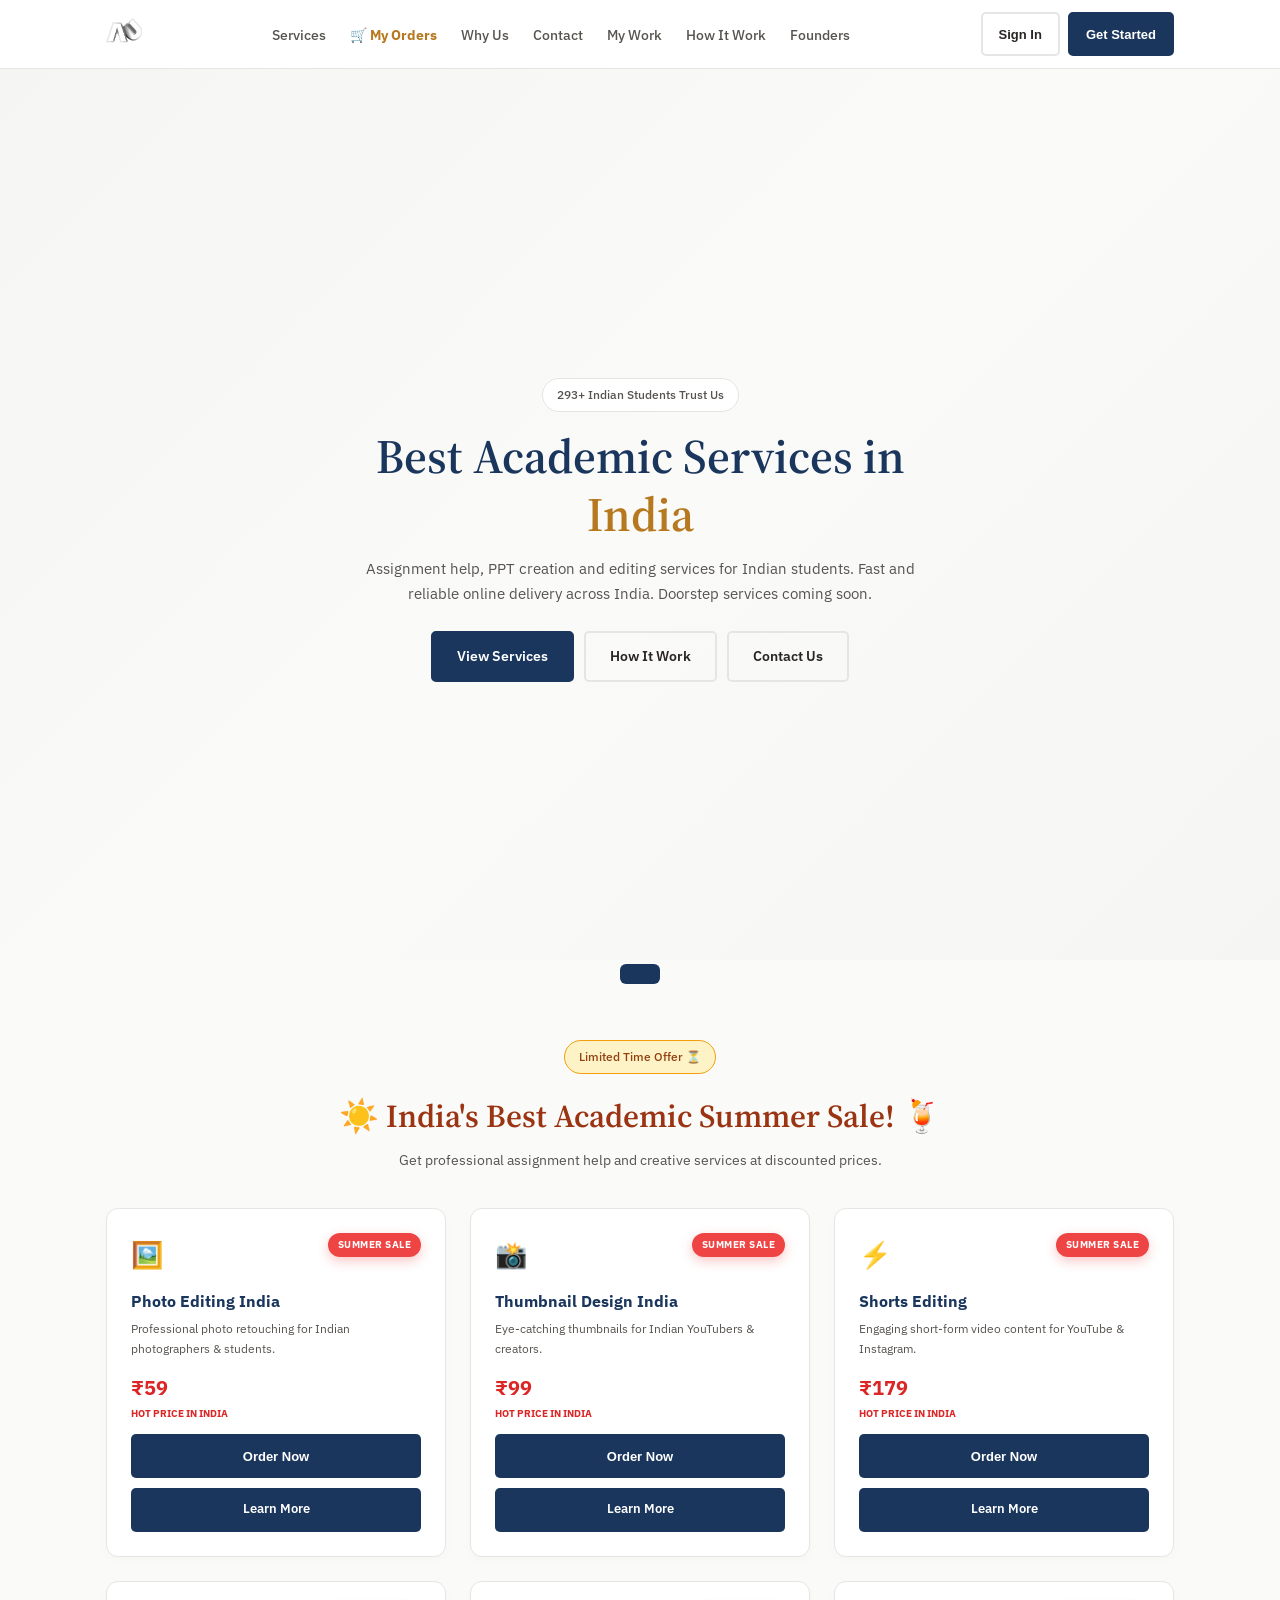
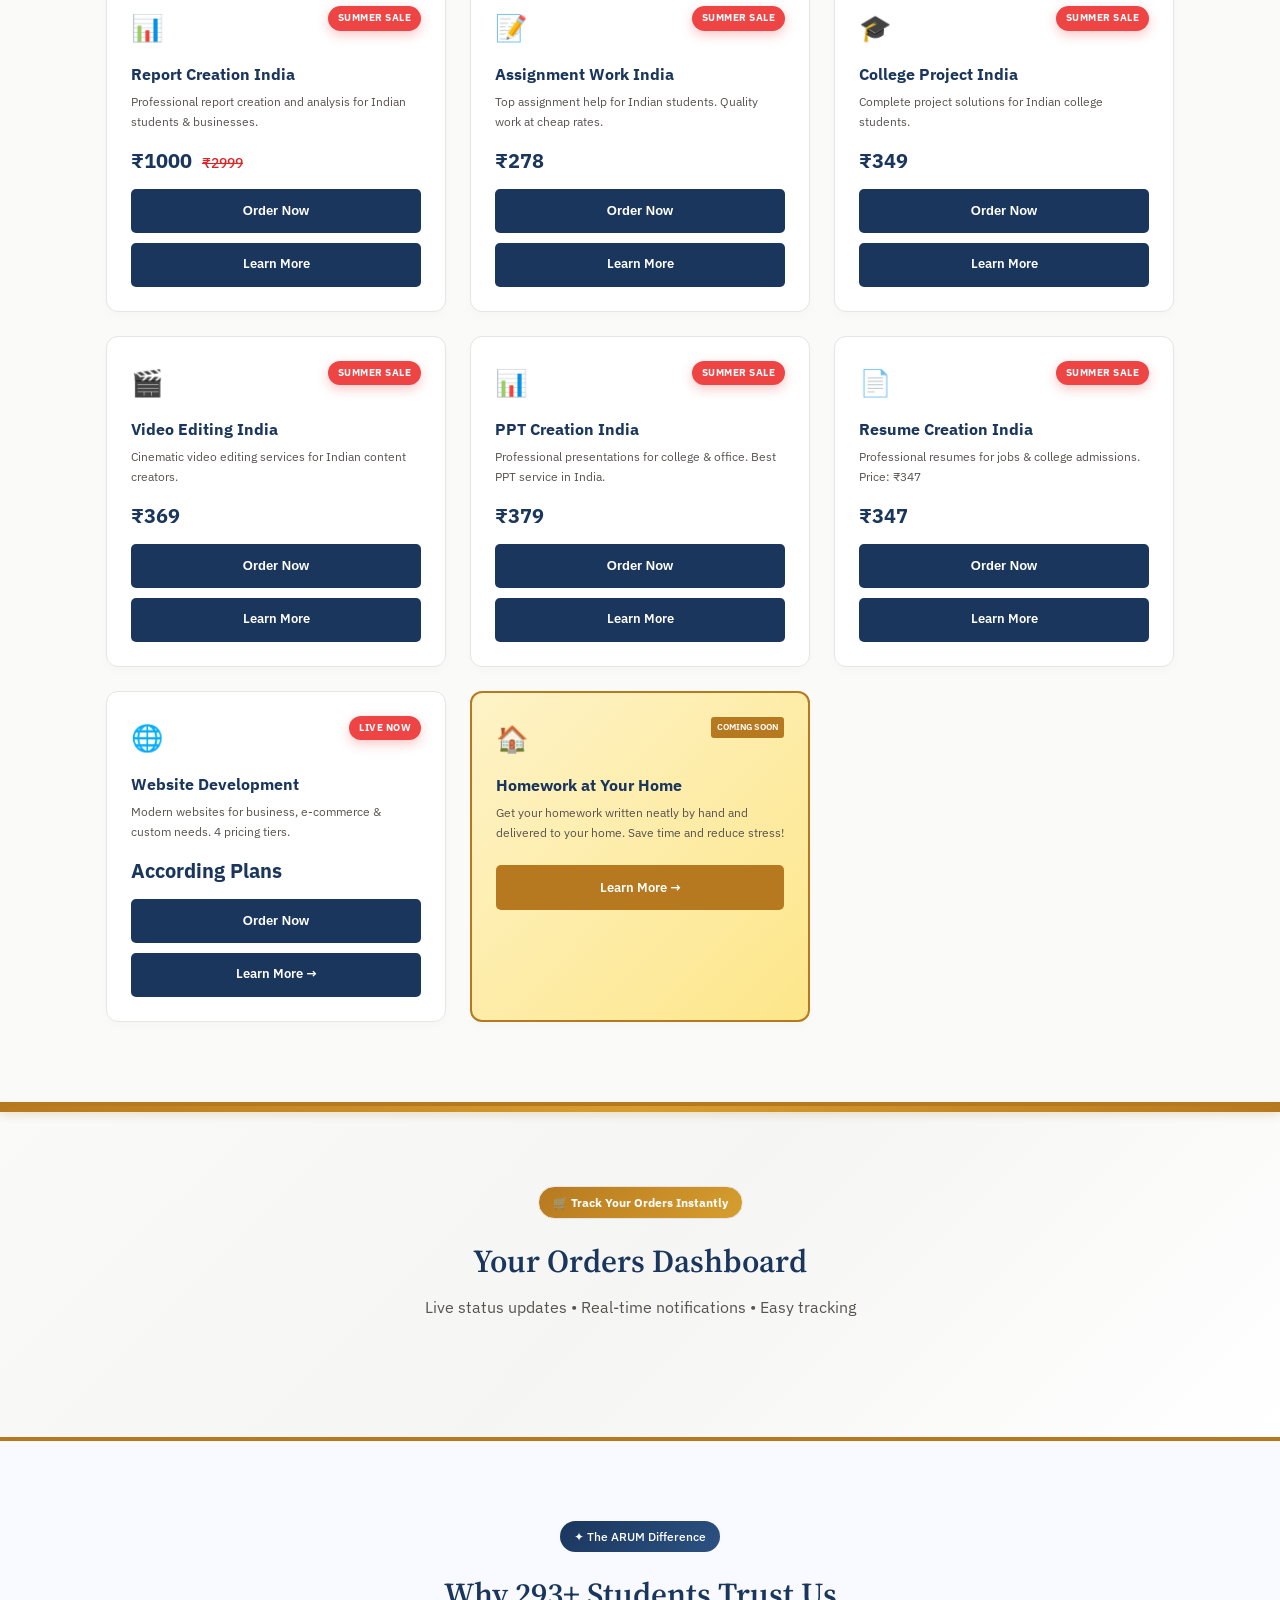
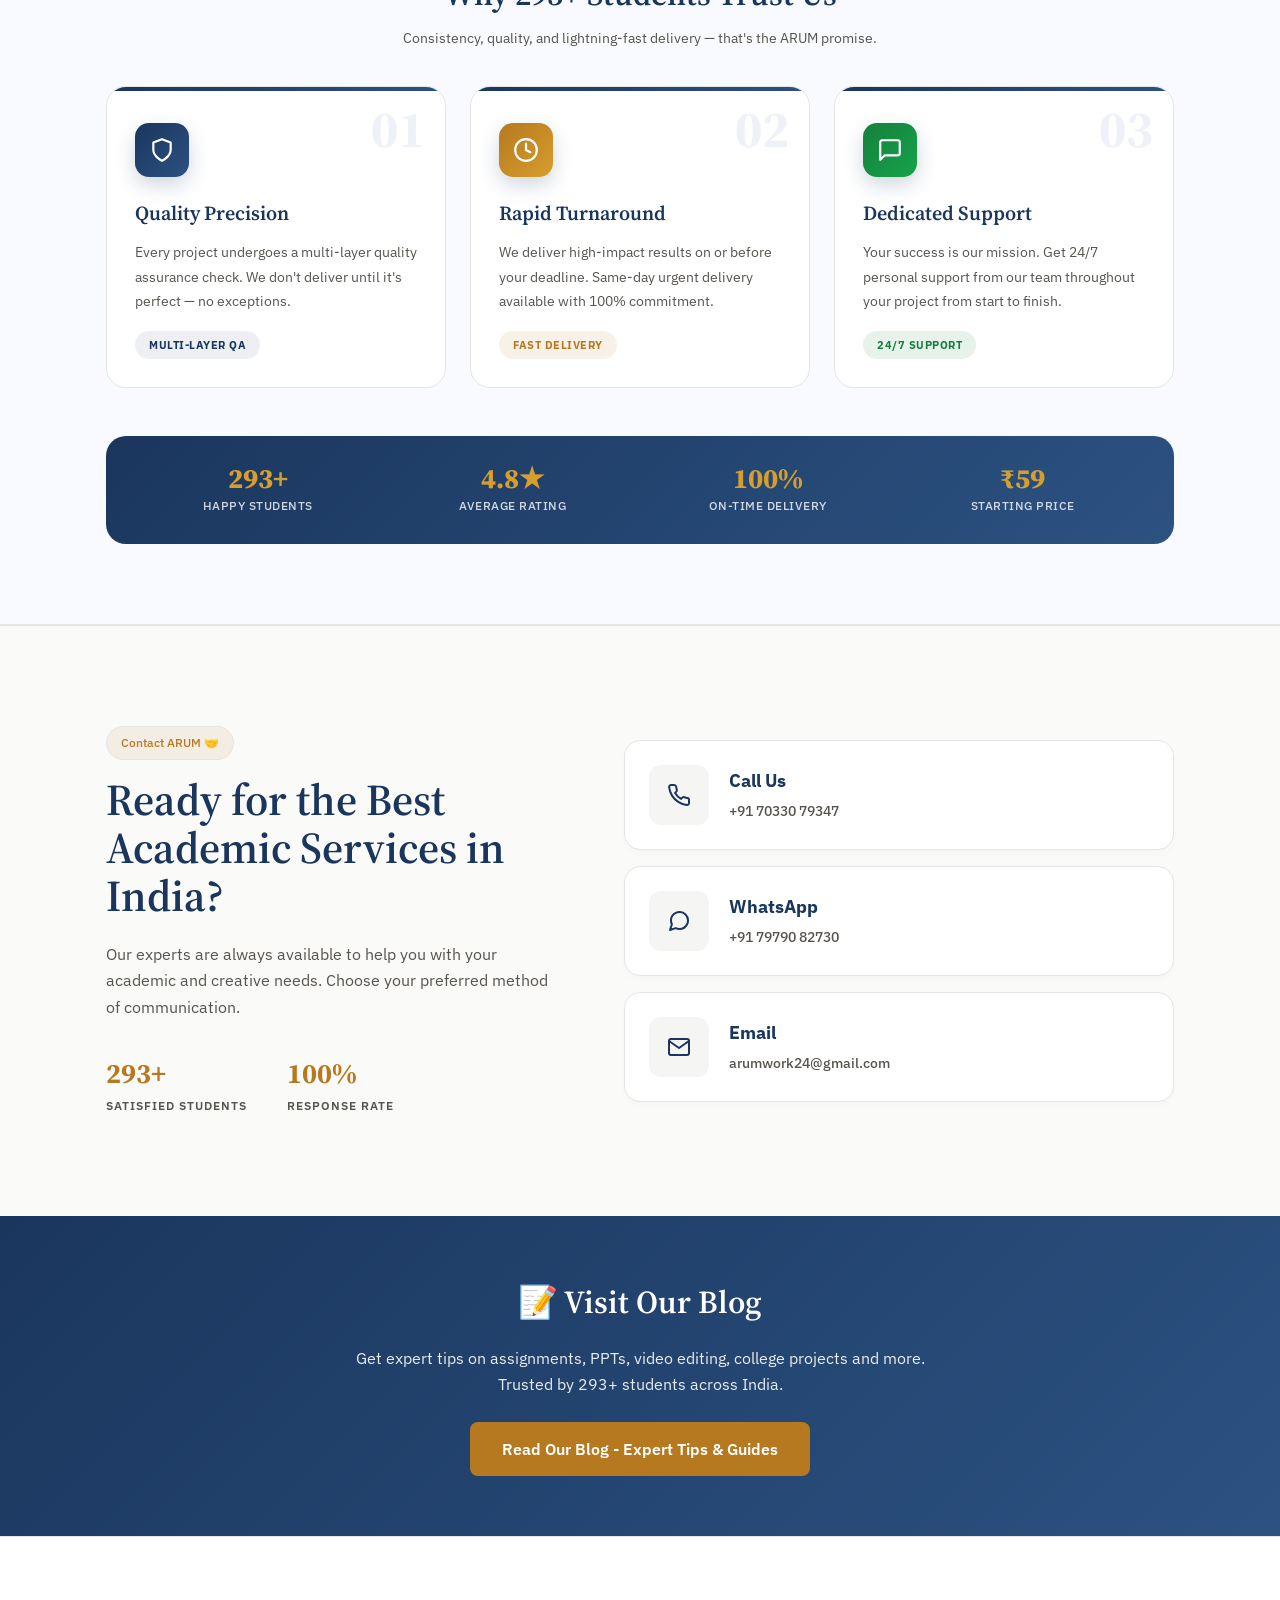
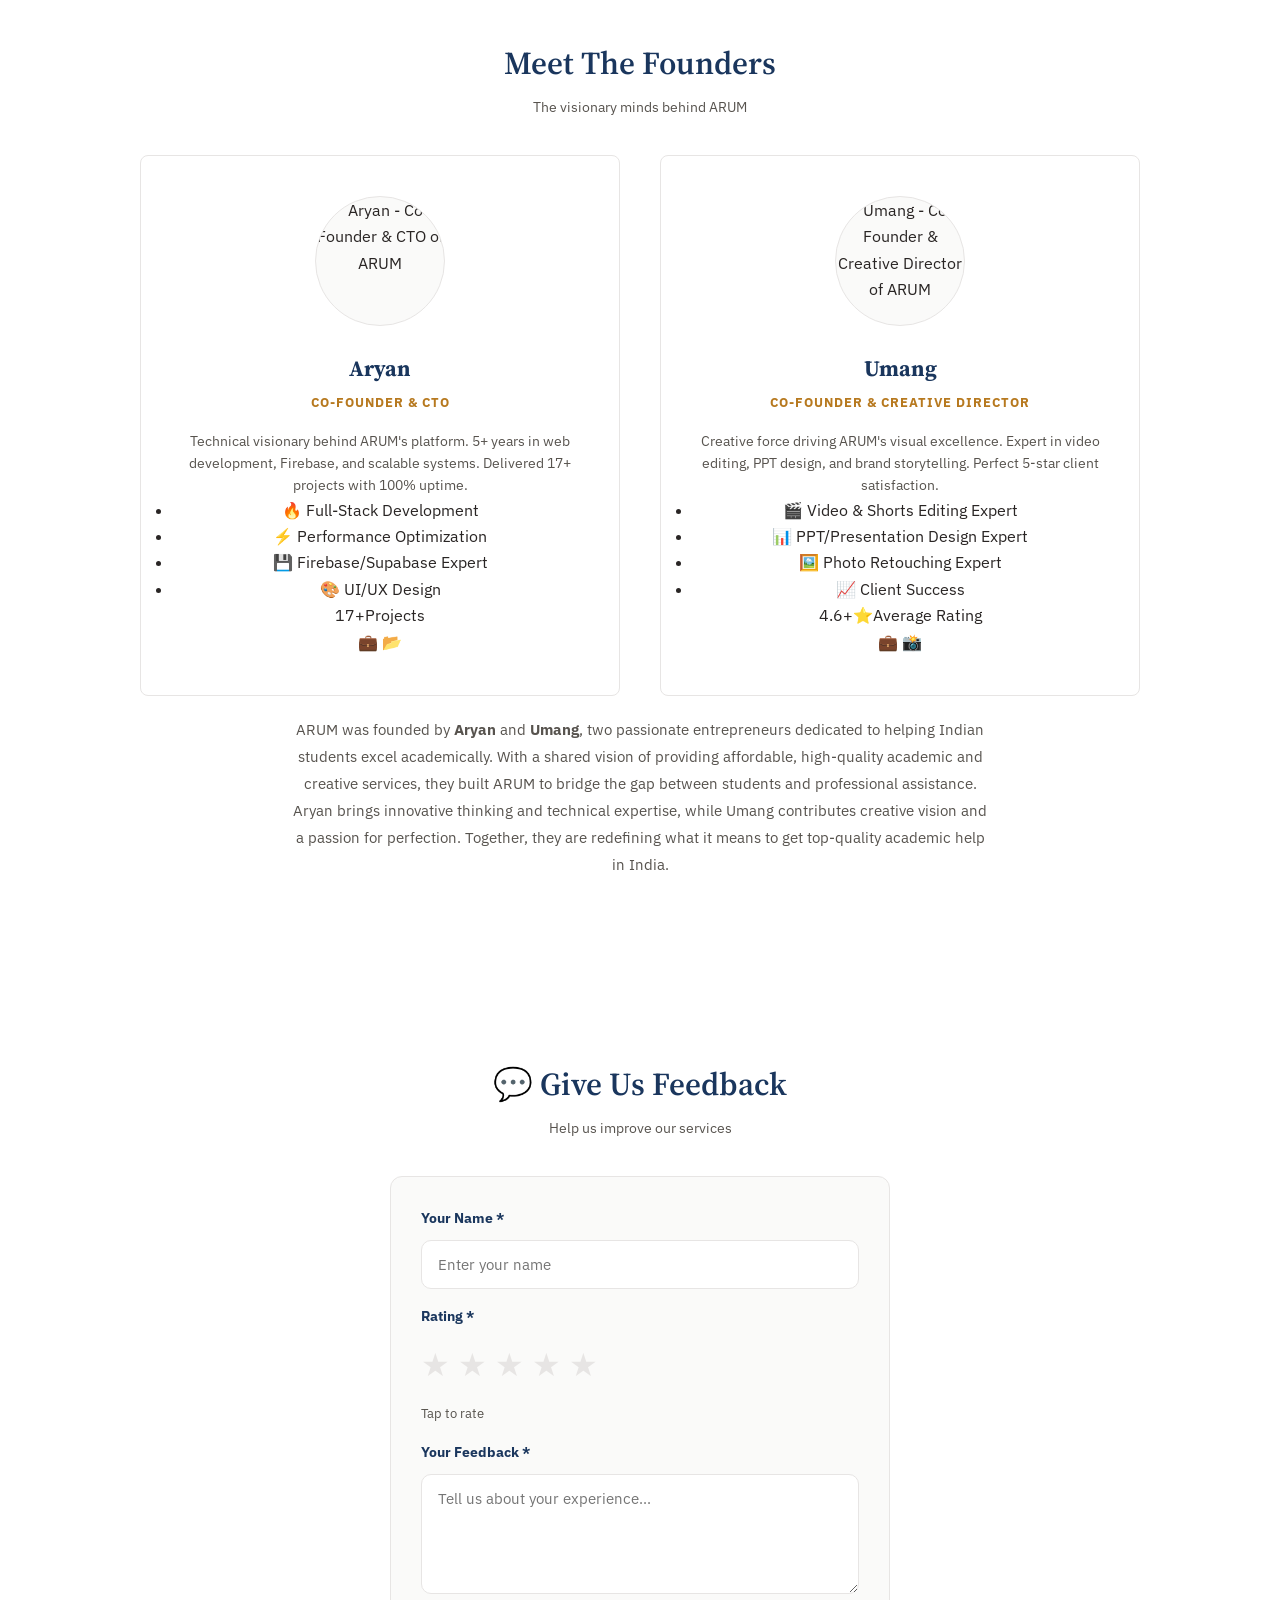
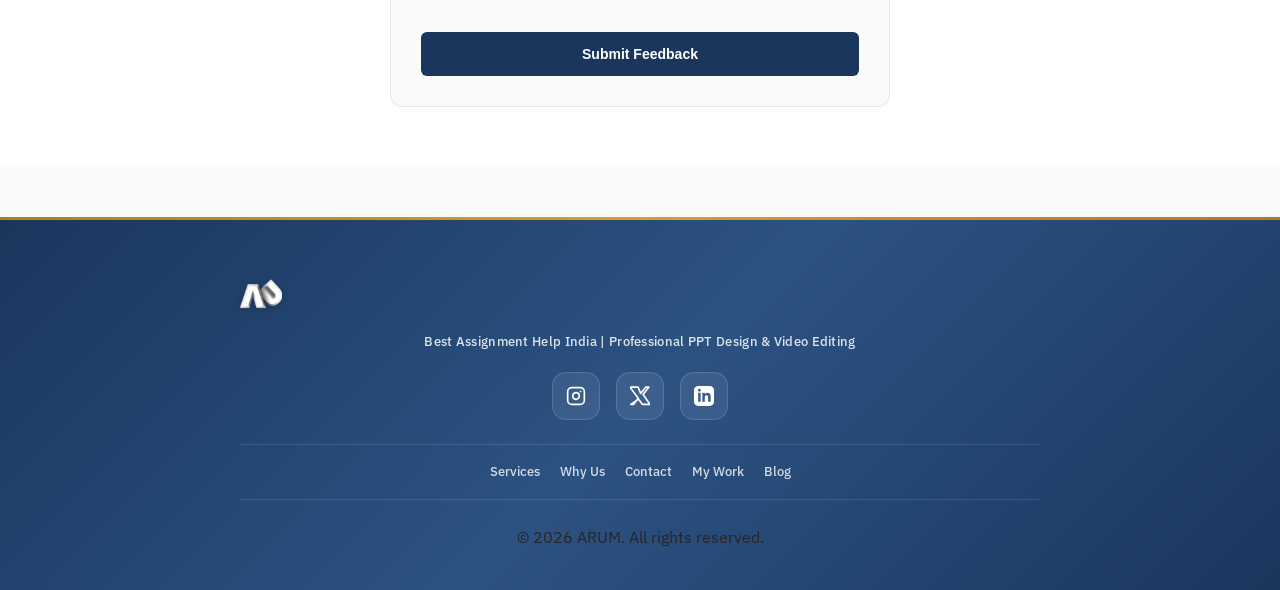
==== commit 51597f5b: "Update index.html" ====
--- a/index.html
+++ b/index.html
@@ -5,6 +5,15 @@
   <meta charset="UTF-8">
   <meta name="viewport" content="width=device-width, initial-scale=1.0">
   <meta http-equiv="X-UA-Compatible" content="IE=edge">
+  <!-- Google tag (gtag.js) -->
+<script async src="https://www.googletagmanager.com/gtag/js?id=AW-18073084232"></script>
+<script>
+  window.dataLayer = window.dataLayer || [];
+  function gtag(){dataLayer.push(arguments);}
+  gtag('js', new Date());
+
+  gtag('config', 'AW-18073084232');
+</script>
 
   <!-- PERFORMANCE: Critical CSS Inlined for Faster FCP -->
   <style>
--- a/critical.css
+++ b/critical.css
@@ -116,7 +116,7 @@
 .c-yellow{background:#fef3c7;color:#a16207}
 
 /* Footer */
-footer{background:linear-gradient(135deg,#1a365d,#2c5282,#1a365d);padding:48px 16px 32px;text-align:center;position:relative;overflow-hidden}
+footer{background:linear-gradient(135deg,#1a365d,#2c5282,#1a365d);padding:48px 16px 32px;text-align:center;position:relative;width:100%;overflow:hidden}
 footer::before{content:'';position:absolute;top:0;left:0;right:0;height:3px;background:linear-gradient(90deg,#b7791f,#d69e2e,#b7791f)}
 .footer-content{max-width:600px;margin:0 auto;position:relative;z-index:1}
 .footer-logo{margin-bottom:20px}
@@ -180,8 +180,8 @@
   section{padding:48px 12px}
   .badge{font-size:11px;padding:5px 10px}
   .service-card,.why-card,.contact-card{padding:16px}
-  .founder-card{padding:20px}
-  .founder-card img{width:100px;height:100px}
+  .founder-card{padding:20px;background:#fff;border:1px solid #e7e5e4;border-radius:16px}
+  .founder-card img{width:100px;height:100px;border-radius:50%}
   footer{padding:20px 12px}
   footer img{height:24px}
   .modal-box{padding:16px;border-radius:10px}
--- a/style.css
+++ b/style.css
@@ -40,19 +40,25 @@
     min-height: 100vh;
 }
 
-/* The margin-bottom on site-content creates the "reveal" space */
-.site-content {
-    margin-bottom: 500px; 
+/* Footer is no longer fixed for better performance */
+footer {
+    display: block;
+    margin-bottom: 0; 
 }
 
 @media (max-width: 768px) {
     .site-content {
-        margin-bottom: 600px;
+        margin-bottom: 0;
     }
 }
 @media (max-width: 480px) {
     .site-content {
-        margin-bottom: 700px;
+        margin-bottom: 0;
+    }
+}
+@media (max-width: 380px) {
+    .site-content {
+        margin-bottom: 0;
     }
 }
 
@@ -60,7 +66,7 @@
 
 header { background: var(--white); border-bottom: 1px solid var(--stone); padding: 12px 0; position: fixed; width: 100%; top: 0; z-index: 999; }
 .container { max-width: 1100px; margin: 0 auto; padding: 0 16px; }
-.header-inner { display: flex; justify-content: space-between; align-items: center; }
+.header-inner { display: flex; justify-content: space-between; align-items: center; gap: 8px; }
 .logo img { height: 36px; }
 nav ul { display: flex; list-style: none; gap: 24px; }
 nav a { color: var(--medium-gray); font-weight: 500; font-size: 14px; transition: all 0.3s; position: relative; }
@@ -68,7 +74,7 @@
 nav a:hover { color: var(--deep-blue); }
 nav a:hover::after { width: 100%; }
 .header-actions { display: flex; gap: 8px; align-items: center; }
-.btn { padding: 8px 16px; border-radius: 5px; font-weight: 600; font-size: 13px; cursor: pointer; border: none; transition: all 0.3s; min-height: 36px; }
+.btn { padding: 8px 16px; border-radius: 5px; font-weight: 600; font-size: 13px; cursor: pointer; border: none; transition: all 0.3s; min-height: 36px; display: inline-flex; align-items: center; justify-content: center; text-decoration: none; }
 .btn-outline { background: transparent; border: 2px solid var(--stone); color: var(--dark-gray); }
 .btn-outline:hover { border-color: var(--deep-blue); color: var(--deep-blue); }
 .btn-solid { background: var(--deep-blue); border: 2px solid var(--deep-blue); color: var(--white); }
@@ -101,112 +107,33 @@
 .section-center h2 { font-size: clamp(24px, 4vw, 32px); color: var(--deep-blue); margin-bottom: 6px; }
 .section-center p { color: var(--medium-gray); font-size: 14px; }
 
+/* Section cleanup */
 .services { 
-    background: linear-gradient(135deg, #fffcf0 0%, #fff7e6 50%, #fff0e0 100%); 
-    position: relative;
-    overflow: hidden;
-    padding: 100px 16px;
+    background: #fafaf9;
+    padding: 80px 16px;
 }
 
 .summer-decor {
-    position: absolute;
-    inset: 0;
-    pointer-events: none;
-    z-index: 0;
-}
-
-.decor-item {
-    position: absolute;
-    font-size: 24px;
-    opacity: 0.4;
-    animation: summerFloat 8s ease-in-out infinite alternate;
-}
-
-.decor-item:nth-child(1) { top: 10%; left: 5%; animation-delay: 0s; }
-.decor-item:nth-child(2) { top: 20%; right: 10%; animation-delay: 1s; font-size: 32px; }
-.decor-item:nth-child(3) { bottom: 15%; left: 12%; animation-delay: 2s; }
-.decor-item:nth-child(4) { bottom: 30%; right: 8%; animation-delay: 3s; font-size: 28px; }
-.decor-item:nth-child(5) { top: 50%; left: 8%; animation-delay: 4s; }
-.decor-item:nth-child(6) { top: 40%; right: 5%; animation-delay: 5s; }
-.decor-item:nth-child(7) { bottom: 5%; right: 20%; animation-delay: 6s; font-size: 36px; }
-.decor-item:nth-child(8) { top: 5%; right: 30%; animation-delay: 7s; }
-
-@keyframes summerFloat {
-    0% { transform: translate(0, 0) rotate(0deg); }
-    100% { transform: translate(20px, 30px) rotate(15deg); }
-}
-
-.services::before {
-    content: '';
-    position: absolute;
-    top: -50%;
-    left: -50%;
-    width: 200%;
-    height: 200%;
-    background: radial-gradient(circle at center, rgba(255, 230, 0, 0.05) 0%, transparent 40%);
-    animation: sunGlow 15s ease-in-out infinite alternate;
-}
-
-@keyframes sunGlow {
-    0% { transform: scale(1) translate(-2%, -2%); }
-    100% { transform: scale(1.2) translate(2%, 2%); }
-}
-
-.active-card {
-    border-color: rgba(183, 121, 31, 0.2) !important;
-}
-
-.active-card:hover {
-    box-shadow: 0 25px 50px -12px rgba(183, 121, 31, 0.15) !important;
-    background: rgba(255, 255, 255, 0.95);
-}
-
-.services-grid { display: grid; grid-template-columns: repeat(auto-fit, minmax(280px, 1fr)); gap: 24px; position: relative; z-index: 1; }
+    display: none; /* Removed for professional feel and speed */
+}
+
+.services-grid { display: grid; grid-template-columns: repeat(auto-fit, minmax(260px, 1fr)); gap: 24px; }
 .service-card { 
-    background: rgba(255, 255, 255, 0.7); 
-    backdrop-filter: blur(10px);
-    border: 1px solid rgba(231, 229, 228, 0.5); 
-    border-radius: 16px; 
-    padding: 28px; 
-    transition: all 0.5s cubic-bezier(0.175, 0.885, 0.32, 1.275); 
-    position: relative; 
-    overflow: hidden; 
-    box-shadow: 0 4px 6px -1px rgba(0, 0, 0, 0.05), 0 2px 4px -1px rgba(0, 0, 0, 0.03);
+    background: #ffffff; 
+    border: 1px solid var(--stone); 
+    border-radius: 12px; 
+    padding: 24px; 
+    transition: all 0.3s ease; 
+    box-shadow: 0 4px 10px rgba(0, 0, 0, 0.02);
 }
 
 .service-card:hover { 
-    background: rgba(255, 255, 255, 0.9);
-    border-color: rgba(183, 121, 31, 0.4); 
-    transform: translateY(-12px) scale(1.03); 
-    box-shadow: 0 25px 50px -12px rgba(26, 54, 93, 0.2); 
-}
-
-/* Enhancing Card Shine Effect */
-.active-card::after {
-    content: '';
-    position: absolute;
-    top: -50%;
-    left: -150%;
-    width: 30%;
-    height: 200%;
-    background: linear-gradient(
-        to right, 
-        transparent, 
-        rgba(255, 255, 255, 0.4) 50%, 
-        transparent
-    );
-    transform: rotate(25deg);
-    pointer-events: none;
-}
-
-.active-card:hover::after {
-    animation: constantShimmer 1s forwards;
-}
-
-@keyframes constantShimmer {
-    0% { left: -150%; }
-    100% { left: 150%; }
-}
+    border-color: var(--deep-blue); 
+    transform: translateY(-5px); 
+    box-shadow: 0 12px 24px rgba(26, 54, 93, 0.08); 
+}
+
+/* Removed shimmer for performance */
 
 /* Sale Badge Style */
 .sale-badge {
@@ -254,25 +181,8 @@
 
 .why-us { 
     background: #ffffff; 
-    padding: 120px 16px; 
+    padding: 80px 16px; 
     border-bottom: 1px solid var(--stone);
-    position: relative;
-    overflow: hidden;
-}
-
-.why-us::before {
-    content: '';
-    position: absolute;
-    inset: 0;
-    background-image: radial-gradient(var(--stone) 1px, transparent 1px);
-    background-size: 40px 40px;
-    opacity: 0.2;
-    animation: gridMove 60s linear infinite;
-}
-
-@keyframes gridMove {
-    0% { background-position: 0 0; }
-    100% { background-position: 1000px 1000px; }
 }
 
 .why-grid-pro {
@@ -288,45 +198,18 @@
 .why-card-pro {
     display: flex;
     align-items: center;
-    gap: 40px;
-    background: rgba(255, 255, 255, 0.9);
-    backdrop-filter: blur(10px);
+    gap: 32px;
+    background: #ffffff;
     border: 1px solid var(--stone);
-    border-radius: 24px;
-    padding: 48px;
-    transition: all 0.6s cubic-bezier(0.23, 1, 0.32, 1);
-    position: relative;
-    overflow: hidden;
-    transform-style: preserve-3d;
-    perspective: 1000px;
-}
-
-.why-card-pro::after {
-    content: '';
-    position: absolute;
-    inset: -2px;
-    background: linear-gradient(45deg, transparent, var(--warm-gold), transparent);
-    background-size: 200% 200%;
-    z-index: -1;
-    opacity: 0;
-    transition: opacity 0.4s;
-    animation: borderRotate 4s linear infinite;
-}
-
-@keyframes borderRotate {
-    0% { background-position: 0% 50%; }
-    100% { background-position: 200% 50%; }
+    border-radius: 16px;
+    padding: 32px;
+    transition: all 0.3s ease;
 }
 
 .why-card-pro:hover {
-    transform: rotateX(5deg) rotateY(-5deg) translateY(-10px) scale(1.02);
-    box-shadow: 0 30px 60px rgba(26, 54, 93, 0.12);
-    border-color: transparent;
-    background: #ffffff;
-}
-
-.why-card-pro:hover::after {
-    opacity: 1;
+    border-color: var(--deep-blue);
+    transform: translateY(-5px);
+    box-shadow: 0 15px 30px rgba(26, 54, 93, 0.08);
 }
 
 .pro-icon {
@@ -380,8 +263,10 @@
 }
 
 @media (max-width: 768px) {
-    .why-card-pro { flex-direction: column; text-align: center; padding: 32px; }
-    .pro-icon { margin: 0 auto; }
+    .why-card-pro { flex-direction: column; text-align: center; padding: 28px 20px; gap: 20px; }
+    .why-card-pro:hover { transform: none; }
+    .pro-icon { margin: 0 auto; width: 70px; height: 70px; min-width: 70px; }
+    .pro-content h3 { font-size: 18px; }
 }
 
 .contact { 
@@ -496,191 +381,70 @@
 }
 
 .founders { 
-  background: linear-gradient(135deg, var(--stone-light) 0%, rgba(183,121,31,0.03) 50%, var(--stone-light) 100%);
-  padding: 80px 16px;
-  position: relative;
-  overflow: hidden;
-}
-.founders::before {
-  content: '';
-  position: absolute;
-  top: 10%;
-  left: 10%;
-  width: 300px;
-  height: 300px;
-  background: radial-gradient(circle at center, rgba(183, 121, 31, 0.08) 0%, transparent 70%);
-  animation: bgParallax 20s linear infinite alternate;
-  z-index: 0;
-}
-
-.founders::after {
-  content: '';
-  position: absolute;
-  bottom: 10%;
-  right: 10%;
-  width: 400px;
-  height: 400px;
-  background: radial-gradient(circle at center, rgba(26, 54, 93, 0.05) 0%, transparent 70%);
-  animation: bgParallax 25s linear infinite alternate-reverse;
-  z-index: 0;
-}
-
-@keyframes bgParallax {
-    0% { transform: translate(0, 0) scale(1); }
-    100% { transform: translate(50px, 80px) scale(1.1); }
-}
+  background: var(--white);
+  padding: 100px 16px;
+  border-top: 1px solid var(--stone);
+}
+
 .founders-grid { 
   display: grid; 
-  grid-template-columns: repeat(auto-fit, minmax(320px, 1fr)); 
-  gap: 32px; 
-  max-width: 900px; 
-  margin: 0 auto 40px;
-  opacity: 0;
-  transform: translateY(20px);
-  animation: staggerIn 0.8s ease-out forwards;
-}
-@keyframes staggerIn {
-  to {
-    opacity: 1;
-    transform: translateY(0);
-  }
-}
-.founders-grid .founder-card:nth-child(1) { animation-delay: 0.1s; }
-.founders-grid .founder-card:nth-child(2) { animation-delay: 0.3s; }
+  grid-template-columns: repeat(auto-fit, minmax(300px, 1fr)); 
+  gap: 40px; 
+  max-width: 1000px; 
+  margin: 0 auto;
+}
+
 .founder-card { 
-  background: rgba(255, 255, 255, 0.8);
-  backdrop-filter: blur(15px);
-  border: 1px solid rgba(255, 255, 255, 0.4);
-  border-radius: 24px;
-  padding: 48px 32px; 
+  background: #ffffff;
+  border: 1px solid var(--stone);
+  border-radius: 8px;
+  padding: 40px 32px; 
   text-align: center; 
-  box-shadow: 0 10px 30px rgba(26, 54, 93, 0.05);
-  transition: all 0.6s cubic-bezier(0.165, 0.84, 0.44, 1);
-  position: relative;
-  overflow: visible;
-  animation: professionalFloat 8s ease-in-out infinite alternate;
-}
-
-.founder-card:nth-child(2) {
-  animation-delay: -4s;
-  animation-duration: 10s;
-}
-
-@keyframes professionalFloat {
-    0% { transform: translateY(0) rotate(0deg); }
-    100% { transform: translateY(-40px) rotate(1deg); }
-}
-
-.founder-card::before {
-  content: '';
-  position: absolute;
-  top: -20px;
-  left: -20px;
-  right: -20px;
-  bottom: -20px;
-  background: radial-gradient(circle at center, rgba(183, 121, 31, 0.05) 0%, transparent 70%);
-  z-index: -1;
-  border-radius: 40px;
-  opacity: 0;
-  transition: opacity 0.5s;
-}
-
-.founder-card::after {
-    content: none;
+  transition: border-color 0.3s, box-shadow 0.3s;
 }
 
 .founder-card:hover { 
-  transform: translateY(-50px) scale(1.02);
-  box-shadow: 0 40px 80px rgba(26, 54, 93, 0.15);
-  background: rgba(255, 255, 255, 0.95);
-  border-color: rgba(183, 121, 31, 0.3);
-}
-
-.founder-card:hover::before {
-    opacity: 1;
-}
-.founder-card::before {
-  content: '';
-  position: absolute;
-  top: 0;
-  left: 0;
-  right: 0;
-  height: 4px;
-  background: linear-gradient(90deg, var(--warm-gold), var(--soft-gold));
-  opacity: 0;
-  transition: opacity 0.4s;
-}
-.founder-card:hover::before { opacity: 1; opacity: 0.1; }
+  border-color: var(--deep-blue);
+  box-shadow: 0 15px 35px rgba(26, 54, 93, 0.06);
+}
+
 .founder-image-wrapper {
-  position: relative;
-  width: 160px;
-  height: 160px;
-  margin: 0 auto 20px;
+  width: 130px;
+  height: 130px;
   border-radius: 50%;
   overflow: hidden;
-  box-shadow: 0 12px 32px rgba(0,0,0,0.15);
-  transition: all 0.4s;
-}
+  margin: 0 auto 24px;
+  border: 1px solid var(--stone);
+  background: var(--off-white);
+}
+
 .founder-image-wrapper img { 
   width: 100%; 
   height: 100%; 
   object-fit: cover; 
-  transition: transform 0.4s;
-}
-.founder-image-wrapper {
-  width: clamp(100px, 30vw, 180px);
-  height: clamp(100px, 30vw, 180px);
-  min-width: 100px;
-}
-.founder-card:hover .founder-image-wrapper img {
-  transform: scale(1.1);
-}
-.image-overlay {
-  position: absolute;
-  inset: 0;
-  background: radial-gradient(circle at center, rgba(183,121,31,0.1) 0%, transparent 70%);
-  opacity: 0;
-  transition: opacity 0.4s;
-}
-.founder-card:hover .image-overlay { opacity: 1; }
+}
+
 .founder-card h3 { 
-  font-size: 24px; 
-  background: linear-gradient(135deg, var(--deep-blue), var(--rich-blue));
-  -webkit-background-clip: text;
-  -webkit-text-fill-color: transparent;
-  background-clip: text;
-  margin-bottom: 4px; 
+  font-size: 22px; 
+  color: var(--deep-blue);
+  margin-bottom: 6px; 
   font-family: 'Source Serif 4', serif; 
-  font-weight: 600; 
-}
+  font-weight: 700; 
+}
+
 .founder-card .role { 
-  background: linear-gradient(90deg, var(--warm-gold), var(--soft-gold));
-  -webkit-background-clip: text;
-  -webkit-text-fill-color: transparent;
-  background-clip: text;
-  font-weight: 700; 
-  font-size: 12px; 
-  text-transform: uppercase; 
+  color: var(--warm-gold);
+  font-weight: 700;
+  font-size: 13px;
+  text-transform: uppercase;
   letter-spacing: 1px;
-  margin-bottom: 16px; 
-  position: relative;
-}
-.founder-card .role::after {
-  content: '';
-  position: absolute;
-  bottom: -4px;
-  left: 50%;
-  transform: translateX(-50%);
-  width: 24px;
-  height: 2px;
-  background: var(--warm-gold);
-  border-radius: 1px;
-}
+  margin-bottom: 16px;
+}
+
 .founder-card p { 
-  color: var(--dark-gray); 
+  color: var(--medium-gray); 
   font-size: 14px; 
-  line-height: 1.7;
-  margin-bottom: 20px;
+  line-height: 1.6;
 }
 
 .my-orders, .my-orders.prominent-orders { 
@@ -760,16 +524,11 @@
 
 footer { 
     background: linear-gradient(135deg, #1a365d 0%, #2c5282 50%, #1a365d 100%); 
-    padding: 80px 16px 60px;
+    padding: 60px 16px 40px;
     text-align: center;
-    position: fixed;
-    bottom: 0;
-    left: 0;
+    position: relative;
     width: 100%;
-    z-index: 1;
-    overflow: hidden;
-    background-size: 400% 400%;
-    animation: gradientShift 15s ease infinite;
+    z-index: 10;
 }
 
 @keyframes gradientShift {
@@ -835,9 +594,8 @@
     background: rgba(255,255,255,0.08);
     border-radius: 14px;
     color: white;
-    transition: all 0.4s cubic-bezier(0.175, 0.885, 0.32, 1.275);
+    transition: all 0.3s ease;
     border: 1px solid rgba(255,255,255,0.15);
-    backdrop-filter: blur(5px);
 }
 
 .social-link svg {
@@ -957,35 +715,181 @@
     }
     
     .footer-links {
-        flex-direction: column;
+        flex-direction: row;
+        flex-wrap: wrap;
         gap: 12px;
-    }
-}
-
-.modal-mask { position: fixed; inset: 0; background: rgba(26, 54, 93, 0.6); display: flex; align-items: center; justify-content: center; z-index: 1999; opacity: 0; visibility: hidden; transition: all 0.3s; padding: 16px; }
+        justify-content: center;
+    }
+}
+
+.modal-mask { position: fixed; inset: 0; background: rgba(0, 0, 0, 0.6); display: flex; align-items: flex-end; justify-content: center; z-index: 1999; opacity: 0; visibility: hidden; transition: all 0.3s; padding: 0; }
 .modal-mask.active { opacity: 1; visibility: visible; }
-.modal-box { background: var(--white); border-radius: 12px; padding: 24px; max-width: 480px; width: 100%; max-height: 90vh; overflow-y: auto; transform: translateY(20px); transition: all 0.3s; position: relative; }
-.modal-mask.active .modal-box { transform: translateY(0); }
+.modal-box { 
+    background: var(--white); 
+    border-radius: 20px 20px 0 0; 
+    padding: 32px; 
+    width: 100%; 
+    max-width: 500px; 
+    max-height: 95vh; 
+    overflow-y: auto; 
+    transform: translateY(100%); 
+    transition: transform 0.4s cubic-bezier(0.16, 1, 0.3, 1); 
+    position: relative; 
+}
+ 
+ .modal-mask.active .modal-box { transform: translateY(0); }
+ 
+ @media (min-width: 769px) {
+     .modal-mask { align-items: center; padding: 20px; }
+     .modal-box { 
+         max-width: 800px; 
+         width: 100%; 
+         border-radius: 16px; 
+         transform: translateY(20px) scale(0.98); 
+         max-height: 90vh; 
+         padding: 50px; 
+         text-align: center; /* Center modal content for desktop */
+     }
+     .modal-mask.active .modal-box { transform: translateY(0) scale(1); }
+ }
+ 
+ @media (max-width: 768px) {
+     .modal-box {
+         padding: 24px 16px;
+         max-height: 100vh;
+     }
+ }
 .modal-close { position: absolute; top: 10px; right: 10px; background: none; border: none; font-size: 22px; cursor: pointer; color: var(--medium-gray); width: 32px; height: 32px; display: flex; align-items: center; justify-content: center; }
-.modal-box h2 { font-size: 20px; margin-bottom: 6px; color: var(--deep-blue); }
-.modal-box p { color: var(--medium-gray); margin-bottom: 12px; font-size: 13px; }
-.form-group { margin-bottom: 14px; }
-.form-group label { display: block; font-size: 12px; font-weight: 600; margin-bottom: 5px; color: var(--dark-gray); }
-.form-group input, .form-group textarea { width: 100%; padding: 10px 12px; border: 1px solid var(--stone); border-radius: 6px; font-size: 14px; font-family: inherit; }
-.form-group textarea { min-height: 80px; resize: vertical; }
-.form-group input:focus, .form-group textarea:focus { outline: none; border-color: var(--deep-blue); }
-.form-row { display: grid; grid-template-columns: 1fr 1fr; gap: 10px; }
-.file-upload { border: 2px dashed var(--stone); border-radius: 8px; padding: 16px; text-align: center; cursor: pointer; transition: all 0.3s; }
-.file-upload:hover { border-color: var(--deep-blue); background: var(--off-white); }
+.modal-box h2 { 
+  font-size: 24px; 
+  margin-bottom: 8px; 
+  color: var(--deep-blue); 
+  word-wrap: break-word;
+  overflow-wrap: break-word;
+  line-height: 1.25;
+}
+.modal-box p { 
+  color: var(--medium-gray); 
+  margin-bottom: 16px; 
+  font-size: 14px; 
+  word-wrap: break-word;
+  overflow-wrap: break-word;
+}
+.form-group { margin-bottom: 16px; width: 100%; }
+.form-group label { 
+  display: block; 
+  font-size: 14px; 
+  font-weight: 700; 
+  margin-bottom: 10px; 
+  color: var(--deep-blue); 
+}
+.form-group input, .form-group textarea { 
+  width: 100%; 
+  padding: 14px 16px; 
+  border: 1.5px solid var(--stone); 
+  border-radius: 10px; 
+  font-size: 15px; 
+  font-family: inherit; 
+  appearance: none;
+  -webkit-appearance: none;
+  -moz-appearance: none;
+  background: #fff;
+  transition: all 0.3s ease;
+}
+.form-group textarea { min-height: 120px; resize: vertical; margin-bottom: 4px; }
+.form-group input:focus, .form-group textarea:focus { 
+    outline: none; 
+    border-color: var(--deep-blue); 
+    box-shadow: 0 0 0 4px rgba(26, 54, 93, 0.08); 
+}
+.file-upload { 
+    border: 2px dashed var(--stone); 
+    border-radius: 12px; 
+    padding: 24px; 
+    text-align: center; 
+    cursor: pointer; 
+    transition: all 0.3s;
+    background: var(--off-white);
+}
+.file-upload:hover { 
+    border-color: var(--deep-blue); 
+    background: #fff;
+    box-shadow: 0 4px 12px rgba(0,0,0,0.05);
+}
 .file-upload input { display: none; }
-.file-upload p { color: var(--medium-gray); font-size: 12px; margin: 0; }
-.time-options { display: flex; gap: 8px; flex-wrap: wrap; }
-.time-option { flex: 1; min-width: 100px; padding: 10px; border: 2px solid var(--stone); border-radius: 8px; cursor: pointer; text-align: center; transition: all 0.3s; }
-.time-option:hover { border-color: var(--deep-blue); }
-.time-option.selected { border-color: var(--deep-blue); background: var(--deep-blue); color: var(--white); }
-.time-option .price { font-size: 11px; margin-top: 3px; }
-.discount-badge { background: var(--success-green); color: white; font-size: 9px; padding: 2px 5px; border-radius: 3px; margin-left: 3px; }
-.immediate-badge { background: var(--red); color: white; font-size: 9px; padding: 2px 5px; border-radius: 3px; margin-left: 3px; }
+.file-upload p { color: var(--medium-gray); font-size: 14px; margin: 0; font-weight: 500; }
+.time-options { 
+    display: grid; 
+    grid-template-columns: repeat(5, 1fr); 
+    gap: 12px; 
+    margin: 16px 0;
+}
+
+.time-option { 
+    position: relative;
+    padding: 16px 8px; 
+    border: 1px solid var(--stone); 
+    border-radius: 12px; 
+    cursor: pointer; 
+    text-align: center; 
+    transition: all 0.3s ease;
+    display: flex;
+    flex-direction: column;
+    justify-content: center;
+    align-items: center;
+    background: var(--white);
+    min-width: 0; /* Prevent overflow */
+}
+
+.time-option div:first-child {
+    font-size: 14px;
+    font-weight: 600;
+    white-space: nowrap;
+    margin-bottom: 4px;
+    display: flex;
+    align-items: center;
+    justify-content: center;
+    gap: 4px;
+}
+
+.time-option .price { 
+    font-size: 12px; 
+    color: var(--medium-gray);
+    margin-top: 0;
+}
+
+.time-option:hover { 
+    border-color: var(--deep-blue); 
+    background: var(--off-white);
+}
+
+.time-option.selected { 
+    border-color: var(--deep-blue); 
+    background: var(--deep-blue); 
+    color: var(--white); 
+}
+
+.time-option.selected .price {
+    color: rgba(255, 255, 255, 0.8);
+}
+
+.discount-badge { 
+    background: var(--success-green); 
+    color: white; 
+    font-size: 10px; 
+    padding: 2px 6px; 
+    border-radius: 4px; 
+    font-weight: 700;
+}
+
+.immediate-badge { 
+    background: var(--red); 
+    color: white; 
+    font-size: 10px; 
+    padding: 2px 6px; 
+    border-radius: 4px; 
+    font-weight: 700;
+}
 .terms-checkbox { display: flex; align-items: flex-start; gap: 8px; margin: 16px 0; }
 .terms-checkbox input { margin-top: 2px; }
 .terms-checkbox label { font-size: 12px; color: var(--medium-gray); cursor: pointer; }
@@ -994,16 +898,16 @@
 .btn-full:hover { background: var(--warm-gold); }
 .btn-full:disabled { background: var(--light-gray); cursor: not-allowed; }
 
-.payment-modal .modal-box { max-width: 700px; width: 95%; padding: 20px; }
+.payment-modal .modal-box { max-width: 700px; width: 100%; padding: 20px; }
 .payment-info { background: linear-gradient(135deg, #fef3c7 0%, #fde68a 100%); border: 2px solid #f59e0b; border-radius: 10px; padding: 12px; margin-bottom: 16px; text-align: center; }
 .payment-info p { color: #92400e; font-size: 13px; margin: 0; font-weight: 600; }
 .payment-content { display: flex; gap: 16px; align-items: stretch; }
-.payment-left { flex: 1; }
-.payment-right { flex: 0 0 180px; text-align: center; padding: 16px; background: linear-gradient(135deg, #f0fdf4 0%, #dcfce7 100%); border-radius: 12px; border: 2px solid #22c55e; }
+.payment-left { flex: 1; min-width: 0; }
+.payment-right { flex: 0 0 190px; text-align: center; padding: 16px; background: linear-gradient(135deg, #f0fdf4 0%, #dcfce7 100%); border-radius: 12px; border: 2px solid #22c55e; }
 .qr-section { text-align: center; }
-.qr-section img { width: 140px; height: 140px; border-radius: 10px; margin-bottom: 10px; border: 3px solid #22c55e; }
+.qr-section img { width: 160px; height: 160px; border-radius: 10px; margin-bottom: 10px; border: 3px solid #22c55e; display: block; margin-left: auto; margin-right: auto; }
 .qr-price { font-size: 22px; font-weight: 800; color: var(--deep-blue); margin-bottom: 6px; }
-.upi-id { font-size: 11px; color: var(--medium-gray); margin-bottom: 6px; }
+.upi-id { font-size: 11px; color: var(--medium-gray); margin-bottom: 6px; word-break: break-all; }
 .order-summary { background: var(--off-white); border-radius: 10px; padding: 12px; margin-bottom: 12px; text-align: left; border: 1px solid var(--stone); }
 .order-summary h4 { font-size: 13px; color: var(--deep-blue); margin-bottom: 8px; font-weight: 700; }
 .order-summary p { font-size: 12px; margin-bottom: 5px; }
@@ -1040,7 +944,7 @@
 @media (max-width: 900px) {
 nav ul { gap: 16px; }
 nav a { font-size: 13px; }
-.services-grid { grid-template-columns: repeat(auto-fit, minmax(200px, 1fr)); }
+.services-grid { grid-template-columns: repeat(auto-fit, minmax(220px, 1fr)); }
 }
 
 @media (max-width: 768px) {
@@ -1048,40 +952,55 @@
 .logo img { height: 32px; }
 nav { display: none; }
 .hamburger { display: flex; }
-.header-actions .btn { padding: 6px 12px; font-size: 12px; }
+.header-actions { gap: 4px; }
+.header-actions .btn { padding: 5px 10px; font-size: 11px; min-height: 32px; }
 .hero { padding: 90px 14px 50px; }
 .hero h1 { font-size: 26px; }
 .section-center h2 { font-size: 24px; }
-.services-grid { grid-template-columns: 1fr; max-width: 400px; margin: 0 auto; }
+.services-grid { grid-template-columns: 1fr; max-width: 480px; margin: 0 auto; }
 .why-grid { grid-template-columns: 1fr; max-width: 400px; }
 .contact-grid { grid-template-columns: 1fr; max-width: 400px; }
-.founders-grid { grid-template-columns: 1fr; max-width: 400px; }
+.founders-grid { grid-template-columns: 1fr; max-width: 420px; margin-left: auto; margin-right: auto; }
 .orders-grid { grid-template-columns: 1fr; }
 .work-grid { grid-template-columns: 1fr; }
-.modal-box { padding: 20px; }
+.modal-box { padding: 20px 16px; }
 .form-row { grid-template-columns: 1fr; }
 .payment-content { flex-direction: column; }
-.payment-right { flex: none; }
-.payment-right { width: 100%; max-width: 200px; margin: 0 auto; }
+.payment-right { flex: none; width: 100%; max-width: 240px; margin: 0 auto; }
+.qr-section img { width: 180px; height: 180px; }
 .confirm-modal .modal-content { flex-direction: column; }
 .confirm-modal .confirm-right { flex: none; width: 100%; }
 .coupon-input-group { flex-direction: row; }
 .coupon-input { width: 100%; }
 .coupon-apply-btn { width: auto; min-width: 70px; }
+.time-options { 
+    display: flex; 
+    flex-direction: column; 
+    gap: 10px; 
+}
+.time-option { 
+    width: 100%; 
+    min-height: 50px; 
+    display: flex; 
+    flex-direction: column; 
+    justify-content: center; 
+    align-items: center; 
+}
 }
 
 @media (max-width: 480px) {
 .container { padding: 0 12px; }
 .hero { padding: 80px 12px 40px; }
-.hero h1 { font-size: 24px; }
+.hero h1 { font-size: 22px; }
 .hero p { font-size: 14px; }
 .hero-btns { flex-direction: column; width: 100%; max-width: 280px; margin: 0 auto; }
 .hero-btns .btn { width: 100%; text-align: center; }
-section { padding: 48px 12px; }
+section { padding: 44px 12px; }
 .badge { font-size: 11px; padding: 5px 10px; }
-.service-card { padding: 16px; }
-.why-card { padding: 16px; }
-.contact-card { padding: 16px; }
+.service-card { padding: 24px; width: 100%; box-sizing: border-box; }
+.why-card { padding: 20px; width: 100%; box-sizing: border-box; }
+.contact-card { padding: 20px; width: 100%; box-sizing: border-box; }
+.header-actions .btn:first-child { display: none; }
 /* NEW FOUNDER STYLES */
 .skills {
   list-style: none;
@@ -1627,7 +1546,7 @@
   margin: 0;
   opacity: 0.9;
 }
-.order-summary { 
+.pricing-section .order-summary { 
   background: linear-gradient(135deg, var(--off-white), var(--stone-light)); 
   border: 2px solid var(--deep-blue); 
   border-radius: 12px; 
@@ -1636,7 +1555,7 @@
   max-width: 400px; 
   text-align: left;
 }
-.order-summary p { 
+.pricing-section .order-summary p { 
   font-size: 16px; 
   margin-bottom: 8px; 
   display: flex; 
@@ -1676,3 +1595,453 @@
 .feedback-rating { color: #f59e0b; font-size: 16px; margin-bottom: 8px; }
 .feedback-message { font-size: 14px; color: var(--dark-gray); line-height: 1.6; }
 .feedback-email { font-size: 12px; color: var(--medium-gray); margin-top: 10px; padding-top: 10px; border-top: 1px solid var(--stone); }
+
+/* ==================== MOBILE BOTTOM-SHEET DRAG HANDLE ==================== */
+.modal-drag-handle {
+    width: 36px;
+    height: 4px;
+    background: var(--stone);
+    border-radius: 2px;
+    margin: 0 auto 16px;
+}
+@media (min-width: 600px) {
+    .modal-drag-handle { display: none; }
+}
+
+/* ==================== QR/PAYMENT MODAL MOBILE ==================== */
+@media (max-width: 599px) {
+    .payment-modal .modal-box {
+        padding: 20px 16px;
+    }
+    .payment-content {
+        flex-direction: column;
+        gap: 12px;
+    }
+    .payment-right {
+        flex: none;
+        width: 100%;
+        max-width: 260px;
+        margin: 0 auto;
+        padding: 16px;
+    }
+    .qr-section img {
+        width: 200px !important;
+        height: 200px !important;
+        margin-bottom: 12px;
+    }
+    .qr-price {
+        font-size: 26px;
+    }
+    .upi-id {
+        font-size: 12px;
+    }
+    .order-summary {
+        padding: 12px;
+    }
+    .time-options {
+        display: grid;
+        grid-template-columns: 1fr 1fr;
+        gap: 8px;
+    }
+    .time-option {
+        min-width: unset;
+        font-size: 12px;
+        padding: 8px 6px;
+    }
+}
+
+/* ==================== CONTACT SECTION MOBILE ==================== */
+@media (max-width: 768px) {
+    .contact { padding: 60px 16px; }
+    .contact-card-modern { padding: 16px; gap: 14px; }
+    .card-icon { width: 48px; height: 48px; }
+    .card-text h3 { font-size: 15px; }
+    .card-text p { font-size: 13px; }
+    .contact-stats { gap: 24px; }
+    .stat-item span { font-size: 24px; }
+}
+
+/* ==================== SERVICES SECTION MOBILE ==================== */
+@media (max-width: 480px) {
+    .services { padding: 60px 12px; }
+    .service-card h3 { font-size: 15px; }
+    .service-card p { font-size: 12px; }
+    .now-price { font-size: 18px; }
+    .btn-order, .btn-learn-more, .btn-learn-more-blue {
+        padding: 10px 8px;
+        font-size: 12px;
+    }
+    .summer-decor { display: none; } /* Hide decorations on tiny screens */
+}
+
+/* ==================== TOUCH TARGET ENFORCEMENT ==================== */
+.btn, .btn-order, .btn-full, .btn-learn-more, .btn-learn-more-blue,
+.google-btn, .coupon-apply-btn, .cancel-btn, .remove-btn,
+.modal-close, .hamburger, .view-work-btn, .done-btn {
+    min-height: 44px;
+    min-width: 44px;
+}
+
+/* ==================== FEEDBACK FORM MOBILE ==================== */
+@media (max-width: 480px) {
+    .feedback-form { padding: 20px 16px; }
+    .star { font-size: 28px; }
+}
+
+/* ==================== FOUNDERS SECTION MOBILE ==================== */
+@media (max-width: 480px) {
+    .founder-card { padding: 28px 20px; }
+    .founders-grid { gap: 20px; }
+    .founder-card h3 { font-size: 20px; }
+    .founder-card .role { font-size: 11px; }
+    .founder-card p { font-size: 13px; }
+    .skills li { font-size: 12px; padding: 8px 14px; }
+    .stats span:first-child { font-size: 24px; }
+    /* Disable floating animation on mobile for performance */
+    .founder-card {
+        animation: none !important;
+    }
+    .why-card-pro:hover {
+        transform: none !important;
+    }
+    .service-card:hover {
+        transform: translateY(-4px) !important;
+    }
+}
+
+/* ==================== MOBILE NAV IMPROVEMENTS ==================== */
+@media (max-width: 768px) {
+    .mobile-nav {
+        max-height: calc(100vh - 60px);
+        overflow-y: auto;
+        -webkit-overflow-scrolling: touch;
+    }
+    .mobile-nav a {
+        min-height: 48px;
+        display: flex;
+        align-items: center;
+    }
+    .mobile-nav .btn {
+        margin: 8px 0 4px;
+        min-height: 48px;
+    }
+}
+
+/* ==================== VERIFY MODAL MOBILE ==================== */
+@media (max-width: 599px) {
+    .verify-option {
+        padding: 12px;
+        gap: 10px;
+    }
+    .option-icon {
+        width: 44px;
+        height: 44px;
+        font-size: 24px;
+    }
+    .option-title { font-size: 13px; }
+    .option-desc { font-size: 11px; }
+    .verify-icon { font-size: 44px; }
+}
+
+/* ==================== CONFIRM MODAL MOBILE ==================== */
+@media (max-width: 599px) {
+    .confirm-modal-content .confirm-title { font-size: 18px; }
+    .confirm-modal-content .confirm-message { font-size: 13px; padding: 0 4px; }
+    .confirm-icon { font-size: 44px; }
+    .order-id-display { font-size: 13px; }
+    .done-btn { width: 100%; }
+}
+
+/* ==================== MODAL CLOSE BUTTON IMPROVEMENT ==================== */
+.modal-close {
+    top: 12px;
+    right: 12px;
+    width: 36px;
+    height: 36px;
+    border-radius: 50%;
+    background: var(--stone-light);
+    font-size: 20px;
+    transition: background 0.2s;
+}
+.modal-close:hover {
+    background: var(--stone);
+}
+
+/* ==================== SCROLL IMPROVEMENTS ==================== */
+html {
+    -webkit-tap-highlight-color: transparent;
+    overscroll-behavior: none;
+}
+.modal-mask {
+    overscroll-behavior: contain;
+}
+
+/* ==================== PRE-LOADER MOBILE ==================== */
+@media (max-width: 480px) {
+    .preloader-logo { width: 90px; }
+    .preloader-text { font-size: 16px; }
+}
+
+/* ==================== HERO SECTION MOBILE ==================== */
+@media (max-width: 380px) {
+    .hero h1 { font-size: 20px; }
+    .hero p { font-size: 13px; }
+    .hero-btns .btn { padding: 10px 16px; font-size: 13px; }
+    .badge { font-size: 10px; padding: 4px 8px; }
+}
+
+/* =========================================================
+   ✨ NEW WHY-US SECTION — PROFESSIONAL DESIGN
+   ========================================================= */
+.why-us {
+    background: #f8faff;
+    padding: 80px 16px;
+    border-bottom: 1px solid var(--stone);
+    position: relative;
+}
+.why-us::before { display: none; } /* Disable laggy grid animation */
+
+.why-grid-modern {
+    display: grid;
+    grid-template-columns: repeat(3, 1fr);
+    gap: 24px;
+    margin-bottom: 48px;
+}
+
+.why-card-modern {
+    background: #ffffff;
+    border: 1px solid var(--stone);
+    border-radius: 20px;
+    padding: 36px 28px 28px;
+    position: relative;
+    overflow: hidden;
+    transition: transform 0.3s ease, box-shadow 0.3s ease, border-color 0.3s ease;
+}
+.why-card-modern::before {
+    content: '';
+    position: absolute;
+    top: 0; left: 0; right: 0;
+    height: 4px;
+    background: linear-gradient(90deg, var(--deep-blue), var(--rich-blue));
+    border-radius: 20px 20px 0 0;
+}
+.why-card-modern:hover {
+    transform: translateY(-8px);
+    box-shadow: 0 20px 40px rgba(26, 54, 93, 0.12);
+    border-color: rgba(26, 54, 93, 0.2);
+}
+
+.why-num {
+    position: absolute;
+    top: 16px;
+    right: 20px;
+    font-size: 52px;
+    font-weight: 800;
+    color: #eef2f8;
+    line-height: 1;
+    font-family: 'Source Serif 4', serif;
+    user-select: none;
+    pointer-events: none;
+}
+
+.why-icon-wrap {
+    width: 54px;
+    height: 54px;
+    background: linear-gradient(135deg, var(--deep-blue), var(--rich-blue));
+    border-radius: 14px;
+    display: flex;
+    align-items: center;
+    justify-content: center;
+    color: white;
+    margin-bottom: 20px;
+    box-shadow: 0 8px 20px rgba(26, 54, 93, 0.2);
+}
+
+.why-card-modern h3 {
+    font-size: 20px;
+    color: var(--deep-blue);
+    margin-bottom: 10px;
+    font-family: 'Source Serif 4', serif;
+    font-weight: 600;
+}
+
+.why-card-modern > p {
+    font-size: 14px;
+    color: var(--medium-gray);
+    line-height: 1.75;
+    margin-bottom: 16px;
+}
+
+.why-tag {
+    display: inline-block;
+    padding: 5px 14px;
+    background: rgba(26, 54, 93, 0.08);
+    color: var(--deep-blue);
+    border-radius: 50px;
+    font-size: 11px;
+    font-weight: 700;
+    text-transform: uppercase;
+    letter-spacing: 0.5px;
+}
+
+/* Stats Row */
+.why-stats-row {
+    display: grid;
+    grid-template-columns: repeat(4, 1fr);
+    gap: 16px;
+    background: linear-gradient(135deg, var(--deep-blue), var(--rich-blue));
+    border-radius: 20px;
+    padding: 28px 32px;
+    text-align: center;
+}
+
+.why-stat {
+    display: flex;
+    flex-direction: column;
+    gap: 4px;
+}
+
+.why-stat-val {
+    font-size: 28px;
+    font-weight: 800;
+    color: #d69e2e;
+    font-family: 'Source Serif 4', serif;
+    line-height: 1;
+}
+
+.why-stat-label {
+    font-size: 12px;
+    color: rgba(255, 255, 255, 0.8);
+    font-weight: 500;
+    text-transform: uppercase;
+    letter-spacing: 0.5px;
+}
+
+@media (max-width: 900px) {
+    .why-grid-modern { grid-template-columns: 1fr 1fr; }
+    .why-stats-row { grid-template-columns: 1fr 1fr; gap: 20px; }
+}
+
+@media (max-width: 600px) {
+    .why-grid-modern { grid-template-columns: 1fr; gap: 16px; }
+    .why-card-modern { padding: 28px 20px 22px; }
+    .why-card-modern h3 { font-size: 18px; }
+    .why-num { font-size: 44px; }
+    .why-stats-row { grid-template-columns: 1fr 1fr; padding: 20px; gap: 16px; border-radius: 16px; }
+    .why-stat-val { font-size: 22px; }
+    .why-stat-label { font-size: 11px; }
+}
+
+/* =========================================================
+   🐛 FIX: Payment Modal Order Summary Text Cutoff
+   ========================================================= */
+.payment-left .order-summary {
+    background: var(--off-white);
+    border: 1px solid var(--stone);
+    border-radius: 10px;
+    padding: 12px;
+    margin-bottom: 12px;
+    max-width: none;
+    margin-left: 0;
+    margin-right: 0;
+}
+.payment-left .order-summary p {
+    display: block !important;
+    font-size: 12px !important;
+    overflow: visible !important;
+    white-space: normal !important;
+    word-break: break-word !important;
+    flex: none !important;
+}
+.payment-left .order-summary p strong {
+    color: var(--dark-gray);
+}
+
+/* =========================================================
+   ⚡ MOBILE PERFORMANCE — DISABLE HEAVY EFFECTS ON PHONES
+   Stop all GPU-intensive animations that cause lag
+   ========================================================= */
+@media (max-width: 768px) {
+    /* 1. Disable backdrop-filter (MAJOR lag source) */
+    .service-card,
+    .founder-card,
+    .why-card-pro,
+    .modal-mask {
+        backdrop-filter: none !important;
+        -webkit-backdrop-filter: none !important;
+    }
+
+    /* 2. Disable all infinite background animations */
+    .founder-card,
+    .founder-card:nth-child(2) {
+        animation: none !important;
+    }
+    .decor-item { animation: none !important; opacity: 0.2; }
+    .services::before { animation: none !important; display: none; }
+    .founders::before,
+    .founders::after { animation: none !important; display: none; }
+    .sale-badge { animation: none !important; }
+    .now-price.hot-price { animation: none !important; opacity: 1; }
+
+    /* 3. Disable 3D perspective (kills phone GPU) */
+    .why-card-pro {
+        transform-style: flat !important;
+        perspective: none !important;
+    }
+    .why-card-pro:hover {
+        transform: translateY(-4px) !important;
+    }
+    .why-card-pro::after {
+        animation: none !important;
+        display: none;
+    }
+
+    /* 4. Simplify service card backgrounds */
+    .service-card {
+        background: #ffffff !important;
+        will-change: auto;
+    }
+    .founder-card {
+        background: #ffffff !important;
+    }
+
+    /* 5. Reduce box-shadow complexity */
+    .service-card:hover {
+        transform: translateY(-4px) !important;
+        box-shadow: 0 8px 20px rgba(0,0,0,0.08) !important;
+    }
+    .contact-card-modern:hover {
+        transform: none !important;
+        box-shadow: 0 4px 12px rgba(0,0,0,0.08) !important;
+    }
+
+    /* 6. Disable founder card hover animation */
+    .founder-card:hover {
+        transform: translateY(-8px) !important;
+        box-shadow: 0 20px 40px rgba(26,54,93,0.1) !important;
+    }
+
+    /* 7. Use simpler transitions */
+    .service-card { transition: transform 0.2s, box-shadow 0.2s; }
+    .founder-card { transition: transform 0.2s, box-shadow 0.2s; }
+
+    /* 8. Disable modal backdrop blur */
+    .modal-mask {
+        background: rgba(0, 0, 0, 0.6) !important;
+    }
+}
+
+/* Extra small phone optimizations */
+@media (max-width: 480px) {
+    /* Disable summer sal animation decorations */
+    .summer-decor { display: none !important; }
+    .services::before { display: none !important; }
+
+    /* Smooth scrolling more efficient */
+    * { -webkit-overflow-scrolling: touch; }
+
+    /* Disable CSS transitions on very slow phones for responsiveness */
+    .service-card:hover { transform: none; }
+    .founder-card:hover { transform: none; }
+    .why-card-modern:hover { transform: none; }
+}
--- a/critical.css
+++ b/critical.css
@@ -116,7 +116,7 @@
 .c-yellow{background:#fef3c7;color:#a16207}
 
 /* Footer */
-footer{background:linear-gradient(135deg,#1a365d,#2c5282,#1a365d);padding:48px 16px 32px;text-align:center;position:relative;overflow-hidden}
+footer{background:linear-gradient(135deg,#1a365d,#2c5282,#1a365d);padding:48px 16px 32px;text-align:center;position:relative;width:100%;overflow:hidden}
 footer::before{content:'';position:absolute;top:0;left:0;right:0;height:3px;background:linear-gradient(90deg,#b7791f,#d69e2e,#b7791f)}
 .footer-content{max-width:600px;margin:0 auto;position:relative;z-index:1}
 .footer-logo{margin-bottom:20px}
@@ -180,8 +180,8 @@
   section{padding:48px 12px}
   .badge{font-size:11px;padding:5px 10px}
   .service-card,.why-card,.contact-card{padding:16px}
-  .founder-card{padding:20px}
-  .founder-card img{width:100px;height:100px}
+  .founder-card{padding:20px;background:#fff;border:1px solid #e7e5e4;border-radius:16px}
+  .founder-card img{width:100px;height:100px;border-radius:50%}
   footer{padding:20px 12px}
   footer img{height:24px}
   .modal-box{padding:16px;border-radius:10px}
--- a/style.css
+++ b/style.css
@@ -40,19 +40,25 @@
     min-height: 100vh;
 }
 
-/* The margin-bottom on site-content creates the "reveal" space */
-.site-content {
-    margin-bottom: 500px; 
+/* Footer is no longer fixed for better performance */
+footer {
+    display: block;
+    margin-bottom: 0; 
 }
 
 @media (max-width: 768px) {
     .site-content {
-        margin-bottom: 600px;
+        margin-bottom: 0;
     }
 }
 @media (max-width: 480px) {
     .site-content {
-        margin-bottom: 700px;
+        margin-bottom: 0;
+    }
+}
+@media (max-width: 380px) {
+    .site-content {
+        margin-bottom: 0;
     }
 }
 
@@ -60,7 +66,7 @@
 
 header { background: var(--white); border-bottom: 1px solid var(--stone); padding: 12px 0; position: fixed; width: 100%; top: 0; z-index: 999; }
 .container { max-width: 1100px; margin: 0 auto; padding: 0 16px; }
-.header-inner { display: flex; justify-content: space-between; align-items: center; }
+.header-inner { display: flex; justify-content: space-between; align-items: center; gap: 8px; }
 .logo img { height: 36px; }
 nav ul { display: flex; list-style: none; gap: 24px; }
 nav a { color: var(--medium-gray); font-weight: 500; font-size: 14px; transition: all 0.3s; position: relative; }
@@ -68,7 +74,7 @@
 nav a:hover { color: var(--deep-blue); }
 nav a:hover::after { width: 100%; }
 .header-actions { display: flex; gap: 8px; align-items: center; }
-.btn { padding: 8px 16px; border-radius: 5px; font-weight: 600; font-size: 13px; cursor: pointer; border: none; transition: all 0.3s; min-height: 36px; }
+.btn { padding: 8px 16px; border-radius: 5px; font-weight: 600; font-size: 13px; cursor: pointer; border: none; transition: all 0.3s; min-height: 36px; display: inline-flex; align-items: center; justify-content: center; text-decoration: none; }
 .btn-outline { background: transparent; border: 2px solid var(--stone); color: var(--dark-gray); }
 .btn-outline:hover { border-color: var(--deep-blue); color: var(--deep-blue); }
 .btn-solid { background: var(--deep-blue); border: 2px solid var(--deep-blue); color: var(--white); }
@@ -101,112 +107,33 @@
 .section-center h2 { font-size: clamp(24px, 4vw, 32px); color: var(--deep-blue); margin-bottom: 6px; }
 .section-center p { color: var(--medium-gray); font-size: 14px; }
 
+/* Section cleanup */
 .services { 
-    background: linear-gradient(135deg, #fffcf0 0%, #fff7e6 50%, #fff0e0 100%); 
-    position: relative;
-    overflow: hidden;
-    padding: 100px 16px;
+    background: #fafaf9;
+    padding: 80px 16px;
 }
 
 .summer-decor {
-    position: absolute;
-    inset: 0;
-    pointer-events: none;
-    z-index: 0;
-}
-
-.decor-item {
-    position: absolute;
-    font-size: 24px;
-    opacity: 0.4;
-    animation: summerFloat 8s ease-in-out infinite alternate;
-}
-
-.decor-item:nth-child(1) { top: 10%; left: 5%; animation-delay: 0s; }
-.decor-item:nth-child(2) { top: 20%; right: 10%; animation-delay: 1s; font-size: 32px; }
-.decor-item:nth-child(3) { bottom: 15%; left: 12%; animation-delay: 2s; }
-.decor-item:nth-child(4) { bottom: 30%; right: 8%; animation-delay: 3s; font-size: 28px; }
-.decor-item:nth-child(5) { top: 50%; left: 8%; animation-delay: 4s; }
-.decor-item:nth-child(6) { top: 40%; right: 5%; animation-delay: 5s; }
-.decor-item:nth-child(7) { bottom: 5%; right: 20%; animation-delay: 6s; font-size: 36px; }
-.decor-item:nth-child(8) { top: 5%; right: 30%; animation-delay: 7s; }
-
-@keyframes summerFloat {
-    0% { transform: translate(0, 0) rotate(0deg); }
-    100% { transform: translate(20px, 30px) rotate(15deg); }
-}
-
-.services::before {
-    content: '';
-    position: absolute;
-    top: -50%;
-    left: -50%;
-    width: 200%;
-    height: 200%;
-    background: radial-gradient(circle at center, rgba(255, 230, 0, 0.05) 0%, transparent 40%);
-    animation: sunGlow 15s ease-in-out infinite alternate;
-}
-
-@keyframes sunGlow {
-    0% { transform: scale(1) translate(-2%, -2%); }
-    100% { transform: scale(1.2) translate(2%, 2%); }
-}
-
-.active-card {
-    border-color: rgba(183, 121, 31, 0.2) !important;
-}
-
-.active-card:hover {
-    box-shadow: 0 25px 50px -12px rgba(183, 121, 31, 0.15) !important;
-    background: rgba(255, 255, 255, 0.95);
-}
-
-.services-grid { display: grid; grid-template-columns: repeat(auto-fit, minmax(280px, 1fr)); gap: 24px; position: relative; z-index: 1; }
+    display: none; /* Removed for professional feel and speed */
+}
+
+.services-grid { display: grid; grid-template-columns: repeat(auto-fit, minmax(260px, 1fr)); gap: 24px; }
 .service-card { 
-    background: rgba(255, 255, 255, 0.7); 
-    backdrop-filter: blur(10px);
-    border: 1px solid rgba(231, 229, 228, 0.5); 
-    border-radius: 16px; 
-    padding: 28px; 
-    transition: all 0.5s cubic-bezier(0.175, 0.885, 0.32, 1.275); 
-    position: relative; 
-    overflow: hidden; 
-    box-shadow: 0 4px 6px -1px rgba(0, 0, 0, 0.05), 0 2px 4px -1px rgba(0, 0, 0, 0.03);
+    background: #ffffff; 
+    border: 1px solid var(--stone); 
+    border-radius: 12px; 
+    padding: 24px; 
+    transition: all 0.3s ease; 
+    box-shadow: 0 4px 10px rgba(0, 0, 0, 0.02);
 }
 
 .service-card:hover { 
-    background: rgba(255, 255, 255, 0.9);
-    border-color: rgba(183, 121, 31, 0.4); 
-    transform: translateY(-12px) scale(1.03); 
-    box-shadow: 0 25px 50px -12px rgba(26, 54, 93, 0.2); 
-}
-
-/* Enhancing Card Shine Effect */
-.active-card::after {
-    content: '';
-    position: absolute;
-    top: -50%;
-    left: -150%;
-    width: 30%;
-    height: 200%;
-    background: linear-gradient(
-        to right, 
-        transparent, 
-        rgba(255, 255, 255, 0.4) 50%, 
-        transparent
-    );
-    transform: rotate(25deg);
-    pointer-events: none;
-}
-
-.active-card:hover::after {
-    animation: constantShimmer 1s forwards;
-}
-
-@keyframes constantShimmer {
-    0% { left: -150%; }
-    100% { left: 150%; }
-}
+    border-color: var(--deep-blue); 
+    transform: translateY(-5px); 
+    box-shadow: 0 12px 24px rgba(26, 54, 93, 0.08); 
+}
+
+/* Removed shimmer for performance */
 
 /* Sale Badge Style */
 .sale-badge {
@@ -254,25 +181,8 @@
 
 .why-us { 
     background: #ffffff; 
-    padding: 120px 16px; 
+    padding: 80px 16px; 
     border-bottom: 1px solid var(--stone);
-    position: relative;
-    overflow: hidden;
-}
-
-.why-us::before {
-    content: '';
-    position: absolute;
-    inset: 0;
-    background-image: radial-gradient(var(--stone) 1px, transparent 1px);
-    background-size: 40px 40px;
-    opacity: 0.2;
-    animation: gridMove 60s linear infinite;
-}
-
-@keyframes gridMove {
-    0% { background-position: 0 0; }
-    100% { background-position: 1000px 1000px; }
 }
 
 .why-grid-pro {
@@ -288,45 +198,18 @@
 .why-card-pro {
     display: flex;
     align-items: center;
-    gap: 40px;
-    background: rgba(255, 255, 255, 0.9);
-    backdrop-filter: blur(10px);
+    gap: 32px;
+    background: #ffffff;
     border: 1px solid var(--stone);
-    border-radius: 24px;
-    padding: 48px;
-    transition: all 0.6s cubic-bezier(0.23, 1, 0.32, 1);
-    position: relative;
-    overflow: hidden;
-    transform-style: preserve-3d;
-    perspective: 1000px;
-}
-
-.why-card-pro::after {
-    content: '';
-    position: absolute;
-    inset: -2px;
-    background: linear-gradient(45deg, transparent, var(--warm-gold), transparent);
-    background-size: 200% 200%;
-    z-index: -1;
-    opacity: 0;
-    transition: opacity 0.4s;
-    animation: borderRotate 4s linear infinite;
-}
-
-@keyframes borderRotate {
-    0% { background-position: 0% 50%; }
-    100% { background-position: 200% 50%; }
+    border-radius: 16px;
+    padding: 32px;
+    transition: all 0.3s ease;
 }
 
 .why-card-pro:hover {
-    transform: rotateX(5deg) rotateY(-5deg) translateY(-10px) scale(1.02);
-    box-shadow: 0 30px 60px rgba(26, 54, 93, 0.12);
-    border-color: transparent;
-    background: #ffffff;
-}
-
-.why-card-pro:hover::after {
-    opacity: 1;
+    border-color: var(--deep-blue);
+    transform: translateY(-5px);
+    box-shadow: 0 15px 30px rgba(26, 54, 93, 0.08);
 }
 
 .pro-icon {
@@ -380,8 +263,10 @@
 }
 
 @media (max-width: 768px) {
-    .why-card-pro { flex-direction: column; text-align: center; padding: 32px; }
-    .pro-icon { margin: 0 auto; }
+    .why-card-pro { flex-direction: column; text-align: center; padding: 28px 20px; gap: 20px; }
+    .why-card-pro:hover { transform: none; }
+    .pro-icon { margin: 0 auto; width: 70px; height: 70px; min-width: 70px; }
+    .pro-content h3 { font-size: 18px; }
 }
 
 .contact { 
@@ -496,191 +381,70 @@
 }
 
 .founders { 
-  background: linear-gradient(135deg, var(--stone-light) 0%, rgba(183,121,31,0.03) 50%, var(--stone-light) 100%);
-  padding: 80px 16px;
-  position: relative;
-  overflow: hidden;
-}
-.founders::before {
-  content: '';
-  position: absolute;
-  top: 10%;
-  left: 10%;
-  width: 300px;
-  height: 300px;
-  background: radial-gradient(circle at center, rgba(183, 121, 31, 0.08) 0%, transparent 70%);
-  animation: bgParallax 20s linear infinite alternate;
-  z-index: 0;
-}
-
-.founders::after {
-  content: '';
-  position: absolute;
-  bottom: 10%;
-  right: 10%;
-  width: 400px;
-  height: 400px;
-  background: radial-gradient(circle at center, rgba(26, 54, 93, 0.05) 0%, transparent 70%);
-  animation: bgParallax 25s linear infinite alternate-reverse;
-  z-index: 0;
-}
-
-@keyframes bgParallax {
-    0% { transform: translate(0, 0) scale(1); }
-    100% { transform: translate(50px, 80px) scale(1.1); }
-}
+  background: var(--white);
+  padding: 100px 16px;
+  border-top: 1px solid var(--stone);
+}
+
 .founders-grid { 
   display: grid; 
-  grid-template-columns: repeat(auto-fit, minmax(320px, 1fr)); 
-  gap: 32px; 
-  max-width: 900px; 
-  margin: 0 auto 40px;
-  opacity: 0;
-  transform: translateY(20px);
-  animation: staggerIn 0.8s ease-out forwards;
-}
-@keyframes staggerIn {
-  to {
-    opacity: 1;
-    transform: translateY(0);
-  }
-}
-.founders-grid .founder-card:nth-child(1) { animation-delay: 0.1s; }
-.founders-grid .founder-card:nth-child(2) { animation-delay: 0.3s; }
+  grid-template-columns: repeat(auto-fit, minmax(300px, 1fr)); 
+  gap: 40px; 
+  max-width: 1000px; 
+  margin: 0 auto;
+}
+
 .founder-card { 
-  background: rgba(255, 255, 255, 0.8);
-  backdrop-filter: blur(15px);
-  border: 1px solid rgba(255, 255, 255, 0.4);
-  border-radius: 24px;
-  padding: 48px 32px; 
+  background: #ffffff;
+  border: 1px solid var(--stone);
+  border-radius: 8px;
+  padding: 40px 32px; 
   text-align: center; 
-  box-shadow: 0 10px 30px rgba(26, 54, 93, 0.05);
-  transition: all 0.6s cubic-bezier(0.165, 0.84, 0.44, 1);
-  position: relative;
-  overflow: visible;
-  animation: professionalFloat 8s ease-in-out infinite alternate;
-}
-
-.founder-card:nth-child(2) {
-  animation-delay: -4s;
-  animation-duration: 10s;
-}
-
-@keyframes professionalFloat {
-    0% { transform: translateY(0) rotate(0deg); }
-    100% { transform: translateY(-40px) rotate(1deg); }
-}
-
-.founder-card::before {
-  content: '';
-  position: absolute;
-  top: -20px;
-  left: -20px;
-  right: -20px;
-  bottom: -20px;
-  background: radial-gradient(circle at center, rgba(183, 121, 31, 0.05) 0%, transparent 70%);
-  z-index: -1;
-  border-radius: 40px;
-  opacity: 0;
-  transition: opacity 0.5s;
-}
-
-.founder-card::after {
-    content: none;
+  transition: border-color 0.3s, box-shadow 0.3s;
 }
 
 .founder-card:hover { 
-  transform: translateY(-50px) scale(1.02);
-  box-shadow: 0 40px 80px rgba(26, 54, 93, 0.15);
-  background: rgba(255, 255, 255, 0.95);
-  border-color: rgba(183, 121, 31, 0.3);
-}
-
-.founder-card:hover::before {
-    opacity: 1;
-}
-.founder-card::before {
-  content: '';
-  position: absolute;
-  top: 0;
-  left: 0;
-  right: 0;
-  height: 4px;
-  background: linear-gradient(90deg, var(--warm-gold), var(--soft-gold));
-  opacity: 0;
-  transition: opacity 0.4s;
-}
-.founder-card:hover::before { opacity: 1; opacity: 0.1; }
+  border-color: var(--deep-blue);
+  box-shadow: 0 15px 35px rgba(26, 54, 93, 0.06);
+}
+
 .founder-image-wrapper {
-  position: relative;
-  width: 160px;
-  height: 160px;
-  margin: 0 auto 20px;
+  width: 130px;
+  height: 130px;
   border-radius: 50%;
   overflow: hidden;
-  box-shadow: 0 12px 32px rgba(0,0,0,0.15);
-  transition: all 0.4s;
-}
+  margin: 0 auto 24px;
+  border: 1px solid var(--stone);
+  background: var(--off-white);
+}
+
 .founder-image-wrapper img { 
   width: 100%; 
   height: 100%; 
   object-fit: cover; 
-  transition: transform 0.4s;
-}
-.founder-image-wrapper {
-  width: clamp(100px, 30vw, 180px);
-  height: clamp(100px, 30vw, 180px);
-  min-width: 100px;
-}
-.founder-card:hover .founder-image-wrapper img {
-  transform: scale(1.1);
-}
-.image-overlay {
-  position: absolute;
-  inset: 0;
-  background: radial-gradient(circle at center, rgba(183,121,31,0.1) 0%, transparent 70%);
-  opacity: 0;
-  transition: opacity 0.4s;
-}
-.founder-card:hover .image-overlay { opacity: 1; }
+}
+
 .founder-card h3 { 
-  font-size: 24px; 
-  background: linear-gradient(135deg, var(--deep-blue), var(--rich-blue));
-  -webkit-background-clip: text;
-  -webkit-text-fill-color: transparent;
-  background-clip: text;
-  margin-bottom: 4px; 
+  font-size: 22px; 
+  color: var(--deep-blue);
+  margin-bottom: 6px; 
   font-family: 'Source Serif 4', serif; 
-  font-weight: 600; 
-}
+  font-weight: 700; 
+}
+
 .founder-card .role { 
-  background: linear-gradient(90deg, var(--warm-gold), var(--soft-gold));
-  -webkit-background-clip: text;
-  -webkit-text-fill-color: transparent;
-  background-clip: text;
-  font-weight: 700; 
-  font-size: 12px; 
-  text-transform: uppercase; 
+  color: var(--warm-gold);
+  font-weight: 700;
+  font-size: 13px;
+  text-transform: uppercase;
   letter-spacing: 1px;
-  margin-bottom: 16px; 
-  position: relative;
-}
-.founder-card .role::after {
-  content: '';
-  position: absolute;
-  bottom: -4px;
-  left: 50%;
-  transform: translateX(-50%);
-  width: 24px;
-  height: 2px;
-  background: var(--warm-gold);
-  border-radius: 1px;
-}
+  margin-bottom: 16px;
+}
+
 .founder-card p { 
-  color: var(--dark-gray); 
+  color: var(--medium-gray); 
   font-size: 14px; 
-  line-height: 1.7;
-  margin-bottom: 20px;
+  line-height: 1.6;
 }
 
 .my-orders, .my-orders.prominent-orders { 
@@ -760,16 +524,11 @@
 
 footer { 
     background: linear-gradient(135deg, #1a365d 0%, #2c5282 50%, #1a365d 100%); 
-    padding: 80px 16px 60px;
+    padding: 60px 16px 40px;
     text-align: center;
-    position: fixed;
-    bottom: 0;
-    left: 0;
+    position: relative;
     width: 100%;
-    z-index: 1;
-    overflow: hidden;
-    background-size: 400% 400%;
-    animation: gradientShift 15s ease infinite;
+    z-index: 10;
 }
 
 @keyframes gradientShift {
@@ -835,9 +594,8 @@
     background: rgba(255,255,255,0.08);
     border-radius: 14px;
     color: white;
-    transition: all 0.4s cubic-bezier(0.175, 0.885, 0.32, 1.275);
+    transition: all 0.3s ease;
     border: 1px solid rgba(255,255,255,0.15);
-    backdrop-filter: blur(5px);
 }
 
 .social-link svg {
@@ -957,35 +715,181 @@
     }
     
     .footer-links {
-        flex-direction: column;
+        flex-direction: row;
+        flex-wrap: wrap;
         gap: 12px;
-    }
-}
-
-.modal-mask { position: fixed; inset: 0; background: rgba(26, 54, 93, 0.6); display: flex; align-items: center; justify-content: center; z-index: 1999; opacity: 0; visibility: hidden; transition: all 0.3s; padding: 16px; }
+        justify-content: center;
+    }
+}
+
+.modal-mask { position: fixed; inset: 0; background: rgba(0, 0, 0, 0.6); display: flex; align-items: flex-end; justify-content: center; z-index: 1999; opacity: 0; visibility: hidden; transition: all 0.3s; padding: 0; }
 .modal-mask.active { opacity: 1; visibility: visible; }
-.modal-box { background: var(--white); border-radius: 12px; padding: 24px; max-width: 480px; width: 100%; max-height: 90vh; overflow-y: auto; transform: translateY(20px); transition: all 0.3s; position: relative; }
-.modal-mask.active .modal-box { transform: translateY(0); }
+.modal-box { 
+    background: var(--white); 
+    border-radius: 20px 20px 0 0; 
+    padding: 32px; 
+    width: 100%; 
+    max-width: 500px; 
+    max-height: 95vh; 
+    overflow-y: auto; 
+    transform: translateY(100%); 
+    transition: transform 0.4s cubic-bezier(0.16, 1, 0.3, 1); 
+    position: relative; 
+}
+ 
+ .modal-mask.active .modal-box { transform: translateY(0); }
+ 
+ @media (min-width: 769px) {
+     .modal-mask { align-items: center; padding: 20px; }
+     .modal-box { 
+         max-width: 800px; 
+         width: 100%; 
+         border-radius: 16px; 
+         transform: translateY(20px) scale(0.98); 
+         max-height: 90vh; 
+         padding: 50px; 
+         text-align: center; /* Center modal content for desktop */
+     }
+     .modal-mask.active .modal-box { transform: translateY(0) scale(1); }
+ }
+ 
+ @media (max-width: 768px) {
+     .modal-box {
+         padding: 24px 16px;
+         max-height: 100vh;
+     }
+ }
 .modal-close { position: absolute; top: 10px; right: 10px; background: none; border: none; font-size: 22px; cursor: pointer; color: var(--medium-gray); width: 32px; height: 32px; display: flex; align-items: center; justify-content: center; }
-.modal-box h2 { font-size: 20px; margin-bottom: 6px; color: var(--deep-blue); }
-.modal-box p { color: var(--medium-gray); margin-bottom: 12px; font-size: 13px; }
-.form-group { margin-bottom: 14px; }
-.form-group label { display: block; font-size: 12px; font-weight: 600; margin-bottom: 5px; color: var(--dark-gray); }
-.form-group input, .form-group textarea { width: 100%; padding: 10px 12px; border: 1px solid var(--stone); border-radius: 6px; font-size: 14px; font-family: inherit; }
-.form-group textarea { min-height: 80px; resize: vertical; }
-.form-group input:focus, .form-group textarea:focus { outline: none; border-color: var(--deep-blue); }
-.form-row { display: grid; grid-template-columns: 1fr 1fr; gap: 10px; }
-.file-upload { border: 2px dashed var(--stone); border-radius: 8px; padding: 16px; text-align: center; cursor: pointer; transition: all 0.3s; }
-.file-upload:hover { border-color: var(--deep-blue); background: var(--off-white); }
+.modal-box h2 { 
+  font-size: 24px; 
+  margin-bottom: 8px; 
+  color: var(--deep-blue); 
+  word-wrap: break-word;
+  overflow-wrap: break-word;
+  line-height: 1.25;
+}
+.modal-box p { 
+  color: var(--medium-gray); 
+  margin-bottom: 16px; 
+  font-size: 14px; 
+  word-wrap: break-word;
+  overflow-wrap: break-word;
+}
+.form-group { margin-bottom: 16px; width: 100%; }
+.form-group label { 
+  display: block; 
+  font-size: 14px; 
+  font-weight: 700; 
+  margin-bottom: 10px; 
+  color: var(--deep-blue); 
+}
+.form-group input, .form-group textarea { 
+  width: 100%; 
+  padding: 14px 16px; 
+  border: 1.5px solid var(--stone); 
+  border-radius: 10px; 
+  font-size: 15px; 
+  font-family: inherit; 
+  appearance: none;
+  -webkit-appearance: none;
+  -moz-appearance: none;
+  background: #fff;
+  transition: all 0.3s ease;
+}
+.form-group textarea { min-height: 120px; resize: vertical; margin-bottom: 4px; }
+.form-group input:focus, .form-group textarea:focus { 
+    outline: none; 
+    border-color: var(--deep-blue); 
+    box-shadow: 0 0 0 4px rgba(26, 54, 93, 0.08); 
+}
+.file-upload { 
+    border: 2px dashed var(--stone); 
+    border-radius: 12px; 
+    padding: 24px; 
+    text-align: center; 
+    cursor: pointer; 
+    transition: all 0.3s;
+    background: var(--off-white);
+}
+.file-upload:hover { 
+    border-color: var(--deep-blue); 
+    background: #fff;
+    box-shadow: 0 4px 12px rgba(0,0,0,0.05);
+}
 .file-upload input { display: none; }
-.file-upload p { color: var(--medium-gray); font-size: 12px; margin: 0; }
-.time-options { display: flex; gap: 8px; flex-wrap: wrap; }
-.time-option { flex: 1; min-width: 100px; padding: 10px; border: 2px solid var(--stone); border-radius: 8px; cursor: pointer; text-align: center; transition: all 0.3s; }
-.time-option:hover { border-color: var(--deep-blue); }
-.time-option.selected { border-color: var(--deep-blue); background: var(--deep-blue); color: var(--white); }
-.time-option .price { font-size: 11px; margin-top: 3px; }
-.discount-badge { background: var(--success-green); color: white; font-size: 9px; padding: 2px 5px; border-radius: 3px; margin-left: 3px; }
-.immediate-badge { background: var(--red); color: white; font-size: 9px; padding: 2px 5px; border-radius: 3px; margin-left: 3px; }
+.file-upload p { color: var(--medium-gray); font-size: 14px; margin: 0; font-weight: 500; }
+.time-options { 
+    display: grid; 
+    grid-template-columns: repeat(5, 1fr); 
+    gap: 12px; 
+    margin: 16px 0;
+}
+
+.time-option { 
+    position: relative;
+    padding: 16px 8px; 
+    border: 1px solid var(--stone); 
+    border-radius: 12px; 
+    cursor: pointer; 
+    text-align: center; 
+    transition: all 0.3s ease;
+    display: flex;
+    flex-direction: column;
+    justify-content: center;
+    align-items: center;
+    background: var(--white);
+    min-width: 0; /* Prevent overflow */
+}
+
+.time-option div:first-child {
+    font-size: 14px;
+    font-weight: 600;
+    white-space: nowrap;
+    margin-bottom: 4px;
+    display: flex;
+    align-items: center;
+    justify-content: center;
+    gap: 4px;
+}
+
+.time-option .price { 
+    font-size: 12px; 
+    color: var(--medium-gray);
+    margin-top: 0;
+}
+
+.time-option:hover { 
+    border-color: var(--deep-blue); 
+    background: var(--off-white);
+}
+
+.time-option.selected { 
+    border-color: var(--deep-blue); 
+    background: var(--deep-blue); 
+    color: var(--white); 
+}
+
+.time-option.selected .price {
+    color: rgba(255, 255, 255, 0.8);
+}
+
+.discount-badge { 
+    background: var(--success-green); 
+    color: white; 
+    font-size: 10px; 
+    padding: 2px 6px; 
+    border-radius: 4px; 
+    font-weight: 700;
+}
+
+.immediate-badge { 
+    background: var(--red); 
+    color: white; 
+    font-size: 10px; 
+    padding: 2px 6px; 
+    border-radius: 4px; 
+    font-weight: 700;
+}
 .terms-checkbox { display: flex; align-items: flex-start; gap: 8px; margin: 16px 0; }
 .terms-checkbox input { margin-top: 2px; }
 .terms-checkbox label { font-size: 12px; color: var(--medium-gray); cursor: pointer; }
@@ -994,16 +898,16 @@
 .btn-full:hover { background: var(--warm-gold); }
 .btn-full:disabled { background: var(--light-gray); cursor: not-allowed; }
 
-.payment-modal .modal-box { max-width: 700px; width: 95%; padding: 20px; }
+.payment-modal .modal-box { max-width: 700px; width: 100%; padding: 20px; }
 .payment-info { background: linear-gradient(135deg, #fef3c7 0%, #fde68a 100%); border: 2px solid #f59e0b; border-radius: 10px; padding: 12px; margin-bottom: 16px; text-align: center; }
 .payment-info p { color: #92400e; font-size: 13px; margin: 0; font-weight: 600; }
 .payment-content { display: flex; gap: 16px; align-items: stretch; }
-.payment-left { flex: 1; }
-.payment-right { flex: 0 0 180px; text-align: center; padding: 16px; background: linear-gradient(135deg, #f0fdf4 0%, #dcfce7 100%); border-radius: 12px; border: 2px solid #22c55e; }
+.payment-left { flex: 1; min-width: 0; }
+.payment-right { flex: 0 0 190px; text-align: center; padding: 16px; background: linear-gradient(135deg, #f0fdf4 0%, #dcfce7 100%); border-radius: 12px; border: 2px solid #22c55e; }
 .qr-section { text-align: center; }
-.qr-section img { width: 140px; height: 140px; border-radius: 10px; margin-bottom: 10px; border: 3px solid #22c55e; }
+.qr-section img { width: 160px; height: 160px; border-radius: 10px; margin-bottom: 10px; border: 3px solid #22c55e; display: block; margin-left: auto; margin-right: auto; }
 .qr-price { font-size: 22px; font-weight: 800; color: var(--deep-blue); margin-bottom: 6px; }
-.upi-id { font-size: 11px; color: var(--medium-gray); margin-bottom: 6px; }
+.upi-id { font-size: 11px; color: var(--medium-gray); margin-bottom: 6px; word-break: break-all; }
 .order-summary { background: var(--off-white); border-radius: 10px; padding: 12px; margin-bottom: 12px; text-align: left; border: 1px solid var(--stone); }
 .order-summary h4 { font-size: 13px; color: var(--deep-blue); margin-bottom: 8px; font-weight: 700; }
 .order-summary p { font-size: 12px; margin-bottom: 5px; }
@@ -1040,7 +944,7 @@
 @media (max-width: 900px) {
 nav ul { gap: 16px; }
 nav a { font-size: 13px; }
-.services-grid { grid-template-columns: repeat(auto-fit, minmax(200px, 1fr)); }
+.services-grid { grid-template-columns: repeat(auto-fit, minmax(220px, 1fr)); }
 }
 
 @media (max-width: 768px) {
@@ -1048,40 +952,55 @@
 .logo img { height: 32px; }
 nav { display: none; }
 .hamburger { display: flex; }
-.header-actions .btn { padding: 6px 12px; font-size: 12px; }
+.header-actions { gap: 4px; }
+.header-actions .btn { padding: 5px 10px; font-size: 11px; min-height: 32px; }
 .hero { padding: 90px 14px 50px; }
 .hero h1 { font-size: 26px; }
 .section-center h2 { font-size: 24px; }
-.services-grid { grid-template-columns: 1fr; max-width: 400px; margin: 0 auto; }
+.services-grid { grid-template-columns: 1fr; max-width: 480px; margin: 0 auto; }
 .why-grid { grid-template-columns: 1fr; max-width: 400px; }
 .contact-grid { grid-template-columns: 1fr; max-width: 400px; }
-.founders-grid { grid-template-columns: 1fr; max-width: 400px; }
+.founders-grid { grid-template-columns: 1fr; max-width: 420px; margin-left: auto; margin-right: auto; }
 .orders-grid { grid-template-columns: 1fr; }
 .work-grid { grid-template-columns: 1fr; }
-.modal-box { padding: 20px; }
+.modal-box { padding: 20px 16px; }
 .form-row { grid-template-columns: 1fr; }
 .payment-content { flex-direction: column; }
-.payment-right { flex: none; }
-.payment-right { width: 100%; max-width: 200px; margin: 0 auto; }
+.payment-right { flex: none; width: 100%; max-width: 240px; margin: 0 auto; }
+.qr-section img { width: 180px; height: 180px; }
 .confirm-modal .modal-content { flex-direction: column; }
 .confirm-modal .confirm-right { flex: none; width: 100%; }
 .coupon-input-group { flex-direction: row; }
 .coupon-input { width: 100%; }
 .coupon-apply-btn { width: auto; min-width: 70px; }
+.time-options { 
+    display: flex; 
+    flex-direction: column; 
+    gap: 10px; 
+}
+.time-option { 
+    width: 100%; 
+    min-height: 50px; 
+    display: flex; 
+    flex-direction: column; 
+    justify-content: center; 
+    align-items: center; 
+}
 }
 
 @media (max-width: 480px) {
 .container { padding: 0 12px; }
 .hero { padding: 80px 12px 40px; }
-.hero h1 { font-size: 24px; }
+.hero h1 { font-size: 22px; }
 .hero p { font-size: 14px; }
 .hero-btns { flex-direction: column; width: 100%; max-width: 280px; margin: 0 auto; }
 .hero-btns .btn { width: 100%; text-align: center; }
-section { padding: 48px 12px; }
+section { padding: 44px 12px; }
 .badge { font-size: 11px; padding: 5px 10px; }
-.service-card { padding: 16px; }
-.why-card { padding: 16px; }
-.contact-card { padding: 16px; }
+.service-card { padding: 24px; width: 100%; box-sizing: border-box; }
+.why-card { padding: 20px; width: 100%; box-sizing: border-box; }
+.contact-card { padding: 20px; width: 100%; box-sizing: border-box; }
+.header-actions .btn:first-child { display: none; }
 /* NEW FOUNDER STYLES */
 .skills {
   list-style: none;
@@ -1627,7 +1546,7 @@
   margin: 0;
   opacity: 0.9;
 }
-.order-summary { 
+.pricing-section .order-summary { 
   background: linear-gradient(135deg, var(--off-white), var(--stone-light)); 
   border: 2px solid var(--deep-blue); 
   border-radius: 12px; 
@@ -1636,7 +1555,7 @@
   max-width: 400px; 
   text-align: left;
 }
-.order-summary p { 
+.pricing-section .order-summary p { 
   font-size: 16px; 
   margin-bottom: 8px; 
   display: flex; 
@@ -1676,3 +1595,453 @@
 .feedback-rating { color: #f59e0b; font-size: 16px; margin-bottom: 8px; }
 .feedback-message { font-size: 14px; color: var(--dark-gray); line-height: 1.6; }
 .feedback-email { font-size: 12px; color: var(--medium-gray); margin-top: 10px; padding-top: 10px; border-top: 1px solid var(--stone); }
+
+/* ==================== MOBILE BOTTOM-SHEET DRAG HANDLE ==================== */
+.modal-drag-handle {
+    width: 36px;
+    height: 4px;
+    background: var(--stone);
+    border-radius: 2px;
+    margin: 0 auto 16px;
+}
+@media (min-width: 600px) {
+    .modal-drag-handle { display: none; }
+}
+
+/* ==================== QR/PAYMENT MODAL MOBILE ==================== */
+@media (max-width: 599px) {
+    .payment-modal .modal-box {
+        padding: 20px 16px;
+    }
+    .payment-content {
+        flex-direction: column;
+        gap: 12px;
+    }
+    .payment-right {
+        flex: none;
+        width: 100%;
+        max-width: 260px;
+        margin: 0 auto;
+        padding: 16px;
+    }
+    .qr-section img {
+        width: 200px !important;
+        height: 200px !important;
+        margin-bottom: 12px;
+    }
+    .qr-price {
+        font-size: 26px;
+    }
+    .upi-id {
+        font-size: 12px;
+    }
+    .order-summary {
+        padding: 12px;
+    }
+    .time-options {
+        display: grid;
+        grid-template-columns: 1fr 1fr;
+        gap: 8px;
+    }
+    .time-option {
+        min-width: unset;
+        font-size: 12px;
+        padding: 8px 6px;
+    }
+}
+
+/* ==================== CONTACT SECTION MOBILE ==================== */
+@media (max-width: 768px) {
+    .contact { padding: 60px 16px; }
+    .contact-card-modern { padding: 16px; gap: 14px; }
+    .card-icon { width: 48px; height: 48px; }
+    .card-text h3 { font-size: 15px; }
+    .card-text p { font-size: 13px; }
+    .contact-stats { gap: 24px; }
+    .stat-item span { font-size: 24px; }
+}
+
+/* ==================== SERVICES SECTION MOBILE ==================== */
+@media (max-width: 480px) {
+    .services { padding: 60px 12px; }
+    .service-card h3 { font-size: 15px; }
+    .service-card p { font-size: 12px; }
+    .now-price { font-size: 18px; }
+    .btn-order, .btn-learn-more, .btn-learn-more-blue {
+        padding: 10px 8px;
+        font-size: 12px;
+    }
+    .summer-decor { display: none; } /* Hide decorations on tiny screens */
+}
+
+/* ==================== TOUCH TARGET ENFORCEMENT ==================== */
+.btn, .btn-order, .btn-full, .btn-learn-more, .btn-learn-more-blue,
+.google-btn, .coupon-apply-btn, .cancel-btn, .remove-btn,
+.modal-close, .hamburger, .view-work-btn, .done-btn {
+    min-height: 44px;
+    min-width: 44px;
+}
+
+/* ==================== FEEDBACK FORM MOBILE ==================== */
+@media (max-width: 480px) {
+    .feedback-form { padding: 20px 16px; }
+    .star { font-size: 28px; }
+}
+
+/* ==================== FOUNDERS SECTION MOBILE ==================== */
+@media (max-width: 480px) {
+    .founder-card { padding: 28px 20px; }
+    .founders-grid { gap: 20px; }
+    .founder-card h3 { font-size: 20px; }
+    .founder-card .role { font-size: 11px; }
+    .founder-card p { font-size: 13px; }
+    .skills li { font-size: 12px; padding: 8px 14px; }
+    .stats span:first-child { font-size: 24px; }
+    /* Disable floating animation on mobile for performance */
+    .founder-card {
+        animation: none !important;
+    }
+    .why-card-pro:hover {
+        transform: none !important;
+    }
+    .service-card:hover {
+        transform: translateY(-4px) !important;
+    }
+}
+
+/* ==================== MOBILE NAV IMPROVEMENTS ==================== */
+@media (max-width: 768px) {
+    .mobile-nav {
+        max-height: calc(100vh - 60px);
+        overflow-y: auto;
+        -webkit-overflow-scrolling: touch;
+    }
+    .mobile-nav a {
+        min-height: 48px;
+        display: flex;
+        align-items: center;
+    }
+    .mobile-nav .btn {
+        margin: 8px 0 4px;
+        min-height: 48px;
+    }
+}
+
+/* ==================== VERIFY MODAL MOBILE ==================== */
+@media (max-width: 599px) {
+    .verify-option {
+        padding: 12px;
+        gap: 10px;
+    }
+    .option-icon {
+        width: 44px;
+        height: 44px;
+        font-size: 24px;
+    }
+    .option-title { font-size: 13px; }
+    .option-desc { font-size: 11px; }
+    .verify-icon { font-size: 44px; }
+}
+
+/* ==================== CONFIRM MODAL MOBILE ==================== */
+@media (max-width: 599px) {
+    .confirm-modal-content .confirm-title { font-size: 18px; }
+    .confirm-modal-content .confirm-message { font-size: 13px; padding: 0 4px; }
+    .confirm-icon { font-size: 44px; }
+    .order-id-display { font-size: 13px; }
+    .done-btn { width: 100%; }
+}
+
+/* ==================== MODAL CLOSE BUTTON IMPROVEMENT ==================== */
+.modal-close {
+    top: 12px;
+    right: 12px;
+    width: 36px;
+    height: 36px;
+    border-radius: 50%;
+    background: var(--stone-light);
+    font-size: 20px;
+    transition: background 0.2s;
+}
+.modal-close:hover {
+    background: var(--stone);
+}
+
+/* ==================== SCROLL IMPROVEMENTS ==================== */
+html {
+    -webkit-tap-highlight-color: transparent;
+    overscroll-behavior: none;
+}
+.modal-mask {
+    overscroll-behavior: contain;
+}
+
+/* ==================== PRE-LOADER MOBILE ==================== */
+@media (max-width: 480px) {
+    .preloader-logo { width: 90px; }
+    .preloader-text { font-size: 16px; }
+}
+
+/* ==================== HERO SECTION MOBILE ==================== */
+@media (max-width: 380px) {
+    .hero h1 { font-size: 20px; }
+    .hero p { font-size: 13px; }
+    .hero-btns .btn { padding: 10px 16px; font-size: 13px; }
+    .badge { font-size: 10px; padding: 4px 8px; }
+}
+
+/* =========================================================
+   ✨ NEW WHY-US SECTION — PROFESSIONAL DESIGN
+   ========================================================= */
+.why-us {
+    background: #f8faff;
+    padding: 80px 16px;
+    border-bottom: 1px solid var(--stone);
+    position: relative;
+}
+.why-us::before { display: none; } /* Disable laggy grid animation */
+
+.why-grid-modern {
+    display: grid;
+    grid-template-columns: repeat(3, 1fr);
+    gap: 24px;
+    margin-bottom: 48px;
+}
+
+.why-card-modern {
+    background: #ffffff;
+    border: 1px solid var(--stone);
+    border-radius: 20px;
+    padding: 36px 28px 28px;
+    position: relative;
+    overflow: hidden;
+    transition: transform 0.3s ease, box-shadow 0.3s ease, border-color 0.3s ease;
+}
+.why-card-modern::before {
+    content: '';
+    position: absolute;
+    top: 0; left: 0; right: 0;
+    height: 4px;
+    background: linear-gradient(90deg, var(--deep-blue), var(--rich-blue));
+    border-radius: 20px 20px 0 0;
+}
+.why-card-modern:hover {
+    transform: translateY(-8px);
+    box-shadow: 0 20px 40px rgba(26, 54, 93, 0.12);
+    border-color: rgba(26, 54, 93, 0.2);
+}
+
+.why-num {
+    position: absolute;
+    top: 16px;
+    right: 20px;
+    font-size: 52px;
+    font-weight: 800;
+    color: #eef2f8;
+    line-height: 1;
+    font-family: 'Source Serif 4', serif;
+    user-select: none;
+    pointer-events: none;
+}
+
+.why-icon-wrap {
+    width: 54px;
+    height: 54px;
+    background: linear-gradient(135deg, var(--deep-blue), var(--rich-blue));
+    border-radius: 14px;
+    display: flex;
+    align-items: center;
+    justify-content: center;
+    color: white;
+    margin-bottom: 20px;
+    box-shadow: 0 8px 20px rgba(26, 54, 93, 0.2);
+}
+
+.why-card-modern h3 {
+    font-size: 20px;
+    color: var(--deep-blue);
+    margin-bottom: 10px;
+    font-family: 'Source Serif 4', serif;
+    font-weight: 600;
+}
+
+.why-card-modern > p {
+    font-size: 14px;
+    color: var(--medium-gray);
+    line-height: 1.75;
+    margin-bottom: 16px;
+}
+
+.why-tag {
+    display: inline-block;
+    padding: 5px 14px;
+    background: rgba(26, 54, 93, 0.08);
+    color: var(--deep-blue);
+    border-radius: 50px;
+    font-size: 11px;
+    font-weight: 700;
+    text-transform: uppercase;
+    letter-spacing: 0.5px;
+}
+
+/* Stats Row */
+.why-stats-row {
+    display: grid;
+    grid-template-columns: repeat(4, 1fr);
+    gap: 16px;
+    background: linear-gradient(135deg, var(--deep-blue), var(--rich-blue));
+    border-radius: 20px;
+    padding: 28px 32px;
+    text-align: center;
+}
+
+.why-stat {
+    display: flex;
+    flex-direction: column;
+    gap: 4px;
+}
+
+.why-stat-val {
+    font-size: 28px;
+    font-weight: 800;
+    color: #d69e2e;
+    font-family: 'Source Serif 4', serif;
+    line-height: 1;
+}
+
+.why-stat-label {
+    font-size: 12px;
+    color: rgba(255, 255, 255, 0.8);
+    font-weight: 500;
+    text-transform: uppercase;
+    letter-spacing: 0.5px;
+}
+
+@media (max-width: 900px) {
+    .why-grid-modern { grid-template-columns: 1fr 1fr; }
+    .why-stats-row { grid-template-columns: 1fr 1fr; gap: 20px; }
+}
+
+@media (max-width: 600px) {
+    .why-grid-modern { grid-template-columns: 1fr; gap: 16px; }
+    .why-card-modern { padding: 28px 20px 22px; }
+    .why-card-modern h3 { font-size: 18px; }
+    .why-num { font-size: 44px; }
+    .why-stats-row { grid-template-columns: 1fr 1fr; padding: 20px; gap: 16px; border-radius: 16px; }
+    .why-stat-val { font-size: 22px; }
+    .why-stat-label { font-size: 11px; }
+}
+
+/* =========================================================
+   🐛 FIX: Payment Modal Order Summary Text Cutoff
+   ========================================================= */
+.payment-left .order-summary {
+    background: var(--off-white);
+    border: 1px solid var(--stone);
+    border-radius: 10px;
+    padding: 12px;
+    margin-bottom: 12px;
+    max-width: none;
+    margin-left: 0;
+    margin-right: 0;
+}
+.payment-left .order-summary p {
+    display: block !important;
+    font-size: 12px !important;
+    overflow: visible !important;
+    white-space: normal !important;
+    word-break: break-word !important;
+    flex: none !important;
+}
+.payment-left .order-summary p strong {
+    color: var(--dark-gray);
+}
+
+/* =========================================================
+   ⚡ MOBILE PERFORMANCE — DISABLE HEAVY EFFECTS ON PHONES
+   Stop all GPU-intensive animations that cause lag
+   ========================================================= */
+@media (max-width: 768px) {
+    /* 1. Disable backdrop-filter (MAJOR lag source) */
+    .service-card,
+    .founder-card,
+    .why-card-pro,
+    .modal-mask {
+        backdrop-filter: none !important;
+        -webkit-backdrop-filter: none !important;
+    }
+
+    /* 2. Disable all infinite background animations */
+    .founder-card,
+    .founder-card:nth-child(2) {
+        animation: none !important;
+    }
+    .decor-item { animation: none !important; opacity: 0.2; }
+    .services::before { animation: none !important; display: none; }
+    .founders::before,
+    .founders::after { animation: none !important; display: none; }
+    .sale-badge { animation: none !important; }
+    .now-price.hot-price { animation: none !important; opacity: 1; }
+
+    /* 3. Disable 3D perspective (kills phone GPU) */
+    .why-card-pro {
+        transform-style: flat !important;
+        perspective: none !important;
+    }
+    .why-card-pro:hover {
+        transform: translateY(-4px) !important;
+    }
+    .why-card-pro::after {
+        animation: none !important;
+        display: none;
+    }
+
+    /* 4. Simplify service card backgrounds */
+    .service-card {
+        background: #ffffff !important;
+        will-change: auto;
+    }
+    .founder-card {
+        background: #ffffff !important;
+    }
+
+    /* 5. Reduce box-shadow complexity */
+    .service-card:hover {
+        transform: translateY(-4px) !important;
+        box-shadow: 0 8px 20px rgba(0,0,0,0.08) !important;
+    }
+    .contact-card-modern:hover {
+        transform: none !important;
+        box-shadow: 0 4px 12px rgba(0,0,0,0.08) !important;
+    }
+
+    /* 6. Disable founder card hover animation */
+    .founder-card:hover {
+        transform: translateY(-8px) !important;
+        box-shadow: 0 20px 40px rgba(26,54,93,0.1) !important;
+    }
+
+    /* 7. Use simpler transitions */
+    .service-card { transition: transform 0.2s, box-shadow 0.2s; }
+    .founder-card { transition: transform 0.2s, box-shadow 0.2s; }
+
+    /* 8. Disable modal backdrop blur */
+    .modal-mask {
+        background: rgba(0, 0, 0, 0.6) !important;
+    }
+}
+
+/* Extra small phone optimizations */
+@media (max-width: 480px) {
+    /* Disable summer sal animation decorations */
+    .summer-decor { display: none !important; }
+    .services::before { display: none !important; }
+
+    /* Smooth scrolling more efficient */
+    * { -webkit-overflow-scrolling: touch; }
+
+    /* Disable CSS transitions on very slow phones for responsiveness */
+    .service-card:hover { transform: none; }
+    .founder-card:hover { transform: none; }
+    .why-card-modern:hover { transform: none; }
+}
--- a/style.css
+++ b/style.css
@@ -40,19 +40,25 @@
     min-height: 100vh;
 }
 
-/* The margin-bottom on site-content creates the "reveal" space */
-.site-content {
-    margin-bottom: 500px; 
+/* Footer is no longer fixed for better performance */
+footer {
+    display: block;
+    margin-bottom: 0; 
 }
 
 @media (max-width: 768px) {
     .site-content {
-        margin-bottom: 600px;
+        margin-bottom: 0;
     }
 }
 @media (max-width: 480px) {
     .site-content {
-        margin-bottom: 700px;
+        margin-bottom: 0;
+    }
+}
+@media (max-width: 380px) {
+    .site-content {
+        margin-bottom: 0;
     }
 }
 
@@ -60,7 +66,7 @@
 
 header { background: var(--white); border-bottom: 1px solid var(--stone); padding: 12px 0; position: fixed; width: 100%; top: 0; z-index: 999; }
 .container { max-width: 1100px; margin: 0 auto; padding: 0 16px; }
-.header-inner { display: flex; justify-content: space-between; align-items: center; }
+.header-inner { display: flex; justify-content: space-between; align-items: center; gap: 8px; }
 .logo img { height: 36px; }
 nav ul { display: flex; list-style: none; gap: 24px; }
 nav a { color: var(--medium-gray); font-weight: 500; font-size: 14px; transition: all 0.3s; position: relative; }
@@ -68,7 +74,7 @@
 nav a:hover { color: var(--deep-blue); }
 nav a:hover::after { width: 100%; }
 .header-actions { display: flex; gap: 8px; align-items: center; }
-.btn { padding: 8px 16px; border-radius: 5px; font-weight: 600; font-size: 13px; cursor: pointer; border: none; transition: all 0.3s; min-height: 36px; }
+.btn { padding: 8px 16px; border-radius: 5px; font-weight: 600; font-size: 13px; cursor: pointer; border: none; transition: all 0.3s; min-height: 36px; display: inline-flex; align-items: center; justify-content: center; text-decoration: none; }
 .btn-outline { background: transparent; border: 2px solid var(--stone); color: var(--dark-gray); }
 .btn-outline:hover { border-color: var(--deep-blue); color: var(--deep-blue); }
 .btn-solid { background: var(--deep-blue); border: 2px solid var(--deep-blue); color: var(--white); }
@@ -101,112 +107,33 @@
 .section-center h2 { font-size: clamp(24px, 4vw, 32px); color: var(--deep-blue); margin-bottom: 6px; }
 .section-center p { color: var(--medium-gray); font-size: 14px; }
 
+/* Section cleanup */
 .services { 
-    background: linear-gradient(135deg, #fffcf0 0%, #fff7e6 50%, #fff0e0 100%); 
-    position: relative;
-    overflow: hidden;
-    padding: 100px 16px;
+    background: #fafaf9;
+    padding: 80px 16px;
 }
 
 .summer-decor {
-    position: absolute;
-    inset: 0;
-    pointer-events: none;
-    z-index: 0;
-}
-
-.decor-item {
-    position: absolute;
-    font-size: 24px;
-    opacity: 0.4;
-    animation: summerFloat 8s ease-in-out infinite alternate;
-}
-
-.decor-item:nth-child(1) { top: 10%; left: 5%; animation-delay: 0s; }
-.decor-item:nth-child(2) { top: 20%; right: 10%; animation-delay: 1s; font-size: 32px; }
-.decor-item:nth-child(3) { bottom: 15%; left: 12%; animation-delay: 2s; }
-.decor-item:nth-child(4) { bottom: 30%; right: 8%; animation-delay: 3s; font-size: 28px; }
-.decor-item:nth-child(5) { top: 50%; left: 8%; animation-delay: 4s; }
-.decor-item:nth-child(6) { top: 40%; right: 5%; animation-delay: 5s; }
-.decor-item:nth-child(7) { bottom: 5%; right: 20%; animation-delay: 6s; font-size: 36px; }
-.decor-item:nth-child(8) { top: 5%; right: 30%; animation-delay: 7s; }
-
-@keyframes summerFloat {
-    0% { transform: translate(0, 0) rotate(0deg); }
-    100% { transform: translate(20px, 30px) rotate(15deg); }
-}
-
-.services::before {
-    content: '';
-    position: absolute;
-    top: -50%;
-    left: -50%;
-    width: 200%;
-    height: 200%;
-    background: radial-gradient(circle at center, rgba(255, 230, 0, 0.05) 0%, transparent 40%);
-    animation: sunGlow 15s ease-in-out infinite alternate;
-}
-
-@keyframes sunGlow {
-    0% { transform: scale(1) translate(-2%, -2%); }
-    100% { transform: scale(1.2) translate(2%, 2%); }
-}
-
-.active-card {
-    border-color: rgba(183, 121, 31, 0.2) !important;
-}
-
-.active-card:hover {
-    box-shadow: 0 25px 50px -12px rgba(183, 121, 31, 0.15) !important;
-    background: rgba(255, 255, 255, 0.95);
-}
-
-.services-grid { display: grid; grid-template-columns: repeat(auto-fit, minmax(280px, 1fr)); gap: 24px; position: relative; z-index: 1; }
+    display: none; /* Removed for professional feel and speed */
+}
+
+.services-grid { display: grid; grid-template-columns: repeat(auto-fit, minmax(260px, 1fr)); gap: 24px; }
 .service-card { 
-    background: rgba(255, 255, 255, 0.7); 
-    backdrop-filter: blur(10px);
-    border: 1px solid rgba(231, 229, 228, 0.5); 
-    border-radius: 16px; 
-    padding: 28px; 
-    transition: all 0.5s cubic-bezier(0.175, 0.885, 0.32, 1.275); 
-    position: relative; 
-    overflow: hidden; 
-    box-shadow: 0 4px 6px -1px rgba(0, 0, 0, 0.05), 0 2px 4px -1px rgba(0, 0, 0, 0.03);
+    background: #ffffff; 
+    border: 1px solid var(--stone); 
+    border-radius: 12px; 
+    padding: 24px; 
+    transition: all 0.3s ease; 
+    box-shadow: 0 4px 10px rgba(0, 0, 0, 0.02);
 }
 
 .service-card:hover { 
-    background: rgba(255, 255, 255, 0.9);
-    border-color: rgba(183, 121, 31, 0.4); 
-    transform: translateY(-12px) scale(1.03); 
-    box-shadow: 0 25px 50px -12px rgba(26, 54, 93, 0.2); 
-}
-
-/* Enhancing Card Shine Effect */
-.active-card::after {
-    content: '';
-    position: absolute;
-    top: -50%;
-    left: -150%;
-    width: 30%;
-    height: 200%;
-    background: linear-gradient(
-        to right, 
-        transparent, 
-        rgba(255, 255, 255, 0.4) 50%, 
-        transparent
-    );
-    transform: rotate(25deg);
-    pointer-events: none;
-}
-
-.active-card:hover::after {
-    animation: constantShimmer 1s forwards;
-}
-
-@keyframes constantShimmer {
-    0% { left: -150%; }
-    100% { left: 150%; }
-}
+    border-color: var(--deep-blue); 
+    transform: translateY(-5px); 
+    box-shadow: 0 12px 24px rgba(26, 54, 93, 0.08); 
+}
+
+/* Removed shimmer for performance */
 
 /* Sale Badge Style */
 .sale-badge {
@@ -254,25 +181,8 @@
 
 .why-us { 
     background: #ffffff; 
-    padding: 120px 16px; 
+    padding: 80px 16px; 
     border-bottom: 1px solid var(--stone);
-    position: relative;
-    overflow: hidden;
-}
-
-.why-us::before {
-    content: '';
-    position: absolute;
-    inset: 0;
-    background-image: radial-gradient(var(--stone) 1px, transparent 1px);
-    background-size: 40px 40px;
-    opacity: 0.2;
-    animation: gridMove 60s linear infinite;
-}
-
-@keyframes gridMove {
-    0% { background-position: 0 0; }
-    100% { background-position: 1000px 1000px; }
 }
 
 .why-grid-pro {
@@ -288,45 +198,18 @@
 .why-card-pro {
     display: flex;
     align-items: center;
-    gap: 40px;
-    background: rgba(255, 255, 255, 0.9);
-    backdrop-filter: blur(10px);
+    gap: 32px;
+    background: #ffffff;
     border: 1px solid var(--stone);
-    border-radius: 24px;
-    padding: 48px;
-    transition: all 0.6s cubic-bezier(0.23, 1, 0.32, 1);
-    position: relative;
-    overflow: hidden;
-    transform-style: preserve-3d;
-    perspective: 1000px;
-}
-
-.why-card-pro::after {
-    content: '';
-    position: absolute;
-    inset: -2px;
-    background: linear-gradient(45deg, transparent, var(--warm-gold), transparent);
-    background-size: 200% 200%;
-    z-index: -1;
-    opacity: 0;
-    transition: opacity 0.4s;
-    animation: borderRotate 4s linear infinite;
-}
-
-@keyframes borderRotate {
-    0% { background-position: 0% 50%; }
-    100% { background-position: 200% 50%; }
+    border-radius: 16px;
+    padding: 32px;
+    transition: all 0.3s ease;
 }
 
 .why-card-pro:hover {
-    transform: rotateX(5deg) rotateY(-5deg) translateY(-10px) scale(1.02);
-    box-shadow: 0 30px 60px rgba(26, 54, 93, 0.12);
-    border-color: transparent;
-    background: #ffffff;
-}
-
-.why-card-pro:hover::after {
-    opacity: 1;
+    border-color: var(--deep-blue);
+    transform: translateY(-5px);
+    box-shadow: 0 15px 30px rgba(26, 54, 93, 0.08);
 }
 
 .pro-icon {
@@ -380,8 +263,10 @@
 }
 
 @media (max-width: 768px) {
-    .why-card-pro { flex-direction: column; text-align: center; padding: 32px; }
-    .pro-icon { margin: 0 auto; }
+    .why-card-pro { flex-direction: column; text-align: center; padding: 28px 20px; gap: 20px; }
+    .why-card-pro:hover { transform: none; }
+    .pro-icon { margin: 0 auto; width: 70px; height: 70px; min-width: 70px; }
+    .pro-content h3 { font-size: 18px; }
 }
 
 .contact { 
@@ -496,191 +381,70 @@
 }
 
 .founders { 
-  background: linear-gradient(135deg, var(--stone-light) 0%, rgba(183,121,31,0.03) 50%, var(--stone-light) 100%);
-  padding: 80px 16px;
-  position: relative;
-  overflow: hidden;
-}
-.founders::before {
-  content: '';
-  position: absolute;
-  top: 10%;
-  left: 10%;
-  width: 300px;
-  height: 300px;
-  background: radial-gradient(circle at center, rgba(183, 121, 31, 0.08) 0%, transparent 70%);
-  animation: bgParallax 20s linear infinite alternate;
-  z-index: 0;
-}
-
-.founders::after {
-  content: '';
-  position: absolute;
-  bottom: 10%;
-  right: 10%;
-  width: 400px;
-  height: 400px;
-  background: radial-gradient(circle at center, rgba(26, 54, 93, 0.05) 0%, transparent 70%);
-  animation: bgParallax 25s linear infinite alternate-reverse;
-  z-index: 0;
-}
-
-@keyframes bgParallax {
-    0% { transform: translate(0, 0) scale(1); }
-    100% { transform: translate(50px, 80px) scale(1.1); }
-}
+  background: var(--white);
+  padding: 100px 16px;
+  border-top: 1px solid var(--stone);
+}
+
 .founders-grid { 
   display: grid; 
-  grid-template-columns: repeat(auto-fit, minmax(320px, 1fr)); 
-  gap: 32px; 
-  max-width: 900px; 
-  margin: 0 auto 40px;
-  opacity: 0;
-  transform: translateY(20px);
-  animation: staggerIn 0.8s ease-out forwards;
-}
-@keyframes staggerIn {
-  to {
-    opacity: 1;
-    transform: translateY(0);
-  }
-}
-.founders-grid .founder-card:nth-child(1) { animation-delay: 0.1s; }
-.founders-grid .founder-card:nth-child(2) { animation-delay: 0.3s; }
+  grid-template-columns: repeat(auto-fit, minmax(300px, 1fr)); 
+  gap: 40px; 
+  max-width: 1000px; 
+  margin: 0 auto;
+}
+
 .founder-card { 
-  background: rgba(255, 255, 255, 0.8);
-  backdrop-filter: blur(15px);
-  border: 1px solid rgba(255, 255, 255, 0.4);
-  border-radius: 24px;
-  padding: 48px 32px; 
+  background: #ffffff;
+  border: 1px solid var(--stone);
+  border-radius: 8px;
+  padding: 40px 32px; 
   text-align: center; 
-  box-shadow: 0 10px 30px rgba(26, 54, 93, 0.05);
-  transition: all 0.6s cubic-bezier(0.165, 0.84, 0.44, 1);
-  position: relative;
-  overflow: visible;
-  animation: professionalFloat 8s ease-in-out infinite alternate;
-}
-
-.founder-card:nth-child(2) {
-  animation-delay: -4s;
-  animation-duration: 10s;
-}
-
-@keyframes professionalFloat {
-    0% { transform: translateY(0) rotate(0deg); }
-    100% { transform: translateY(-40px) rotate(1deg); }
-}
-
-.founder-card::before {
-  content: '';
-  position: absolute;
-  top: -20px;
-  left: -20px;
-  right: -20px;
-  bottom: -20px;
-  background: radial-gradient(circle at center, rgba(183, 121, 31, 0.05) 0%, transparent 70%);
-  z-index: -1;
-  border-radius: 40px;
-  opacity: 0;
-  transition: opacity 0.5s;
-}
-
-.founder-card::after {
-    content: none;
+  transition: border-color 0.3s, box-shadow 0.3s;
 }
 
 .founder-card:hover { 
-  transform: translateY(-50px) scale(1.02);
-  box-shadow: 0 40px 80px rgba(26, 54, 93, 0.15);
-  background: rgba(255, 255, 255, 0.95);
-  border-color: rgba(183, 121, 31, 0.3);
-}
-
-.founder-card:hover::before {
-    opacity: 1;
-}
-.founder-card::before {
-  content: '';
-  position: absolute;
-  top: 0;
-  left: 0;
-  right: 0;
-  height: 4px;
-  background: linear-gradient(90deg, var(--warm-gold), var(--soft-gold));
-  opacity: 0;
-  transition: opacity 0.4s;
-}
-.founder-card:hover::before { opacity: 1; opacity: 0.1; }
+  border-color: var(--deep-blue);
+  box-shadow: 0 15px 35px rgba(26, 54, 93, 0.06);
+}
+
 .founder-image-wrapper {
-  position: relative;
-  width: 160px;
-  height: 160px;
-  margin: 0 auto 20px;
+  width: 130px;
+  height: 130px;
   border-radius: 50%;
   overflow: hidden;
-  box-shadow: 0 12px 32px rgba(0,0,0,0.15);
-  transition: all 0.4s;
-}
+  margin: 0 auto 24px;
+  border: 1px solid var(--stone);
+  background: var(--off-white);
+}
+
 .founder-image-wrapper img { 
   width: 100%; 
   height: 100%; 
   object-fit: cover; 
-  transition: transform 0.4s;
-}
-.founder-image-wrapper {
-  width: clamp(100px, 30vw, 180px);
-  height: clamp(100px, 30vw, 180px);
-  min-width: 100px;
-}
-.founder-card:hover .founder-image-wrapper img {
-  transform: scale(1.1);
-}
-.image-overlay {
-  position: absolute;
-  inset: 0;
-  background: radial-gradient(circle at center, rgba(183,121,31,0.1) 0%, transparent 70%);
-  opacity: 0;
-  transition: opacity 0.4s;
-}
-.founder-card:hover .image-overlay { opacity: 1; }
+}
+
 .founder-card h3 { 
-  font-size: 24px; 
-  background: linear-gradient(135deg, var(--deep-blue), var(--rich-blue));
-  -webkit-background-clip: text;
-  -webkit-text-fill-color: transparent;
-  background-clip: text;
-  margin-bottom: 4px; 
+  font-size: 22px; 
+  color: var(--deep-blue);
+  margin-bottom: 6px; 
   font-family: 'Source Serif 4', serif; 
-  font-weight: 600; 
-}
+  font-weight: 700; 
+}
+
 .founder-card .role { 
-  background: linear-gradient(90deg, var(--warm-gold), var(--soft-gold));
-  -webkit-background-clip: text;
-  -webkit-text-fill-color: transparent;
-  background-clip: text;
-  font-weight: 700; 
-  font-size: 12px; 
-  text-transform: uppercase; 
+  color: var(--warm-gold);
+  font-weight: 700;
+  font-size: 13px;
+  text-transform: uppercase;
   letter-spacing: 1px;
-  margin-bottom: 16px; 
-  position: relative;
-}
-.founder-card .role::after {
-  content: '';
-  position: absolute;
-  bottom: -4px;
-  left: 50%;
-  transform: translateX(-50%);
-  width: 24px;
-  height: 2px;
-  background: var(--warm-gold);
-  border-radius: 1px;
-}
+  margin-bottom: 16px;
+}
+
 .founder-card p { 
-  color: var(--dark-gray); 
+  color: var(--medium-gray); 
   font-size: 14px; 
-  line-height: 1.7;
-  margin-bottom: 20px;
+  line-height: 1.6;
 }
 
 .my-orders, .my-orders.prominent-orders { 
@@ -760,16 +524,11 @@
 
 footer { 
     background: linear-gradient(135deg, #1a365d 0%, #2c5282 50%, #1a365d 100%); 
-    padding: 80px 16px 60px;
+    padding: 60px 16px 40px;
     text-align: center;
-    position: fixed;
-    bottom: 0;
-    left: 0;
+    position: relative;
     width: 100%;
-    z-index: 1;
-    overflow: hidden;
-    background-size: 400% 400%;
-    animation: gradientShift 15s ease infinite;
+    z-index: 10;
 }
 
 @keyframes gradientShift {
@@ -835,9 +594,8 @@
     background: rgba(255,255,255,0.08);
     border-radius: 14px;
     color: white;
-    transition: all 0.4s cubic-bezier(0.175, 0.885, 0.32, 1.275);
+    transition: all 0.3s ease;
     border: 1px solid rgba(255,255,255,0.15);
-    backdrop-filter: blur(5px);
 }
 
 .social-link svg {
@@ -957,35 +715,181 @@
     }
     
     .footer-links {
-        flex-direction: column;
+        flex-direction: row;
+        flex-wrap: wrap;
         gap: 12px;
-    }
-}
-
-.modal-mask { position: fixed; inset: 0; background: rgba(26, 54, 93, 0.6); display: flex; align-items: center; justify-content: center; z-index: 1999; opacity: 0; visibility: hidden; transition: all 0.3s; padding: 16px; }
+        justify-content: center;
+    }
+}
+
+.modal-mask { position: fixed; inset: 0; background: rgba(0, 0, 0, 0.6); display: flex; align-items: flex-end; justify-content: center; z-index: 1999; opacity: 0; visibility: hidden; transition: all 0.3s; padding: 0; }
 .modal-mask.active { opacity: 1; visibility: visible; }
-.modal-box { background: var(--white); border-radius: 12px; padding: 24px; max-width: 480px; width: 100%; max-height: 90vh; overflow-y: auto; transform: translateY(20px); transition: all 0.3s; position: relative; }
-.modal-mask.active .modal-box { transform: translateY(0); }
+.modal-box { 
+    background: var(--white); 
+    border-radius: 20px 20px 0 0; 
+    padding: 32px; 
+    width: 100%; 
+    max-width: 500px; 
+    max-height: 95vh; 
+    overflow-y: auto; 
+    transform: translateY(100%); 
+    transition: transform 0.4s cubic-bezier(0.16, 1, 0.3, 1); 
+    position: relative; 
+}
+ 
+ .modal-mask.active .modal-box { transform: translateY(0); }
+ 
+ @media (min-width: 769px) {
+     .modal-mask { align-items: center; padding: 20px; }
+     .modal-box { 
+         max-width: 800px; 
+         width: 100%; 
+         border-radius: 16px; 
+         transform: translateY(20px) scale(0.98); 
+         max-height: 90vh; 
+         padding: 50px; 
+         text-align: center; /* Center modal content for desktop */
+     }
+     .modal-mask.active .modal-box { transform: translateY(0) scale(1); }
+ }
+ 
+ @media (max-width: 768px) {
+     .modal-box {
+         padding: 24px 16px;
+         max-height: 100vh;
+     }
+ }
 .modal-close { position: absolute; top: 10px; right: 10px; background: none; border: none; font-size: 22px; cursor: pointer; color: var(--medium-gray); width: 32px; height: 32px; display: flex; align-items: center; justify-content: center; }
-.modal-box h2 { font-size: 20px; margin-bottom: 6px; color: var(--deep-blue); }
-.modal-box p { color: var(--medium-gray); margin-bottom: 12px; font-size: 13px; }
-.form-group { margin-bottom: 14px; }
-.form-group label { display: block; font-size: 12px; font-weight: 600; margin-bottom: 5px; color: var(--dark-gray); }
-.form-group input, .form-group textarea { width: 100%; padding: 10px 12px; border: 1px solid var(--stone); border-radius: 6px; font-size: 14px; font-family: inherit; }
-.form-group textarea { min-height: 80px; resize: vertical; }
-.form-group input:focus, .form-group textarea:focus { outline: none; border-color: var(--deep-blue); }
-.form-row { display: grid; grid-template-columns: 1fr 1fr; gap: 10px; }
-.file-upload { border: 2px dashed var(--stone); border-radius: 8px; padding: 16px; text-align: center; cursor: pointer; transition: all 0.3s; }
-.file-upload:hover { border-color: var(--deep-blue); background: var(--off-white); }
+.modal-box h2 { 
+  font-size: 24px; 
+  margin-bottom: 8px; 
+  color: var(--deep-blue); 
+  word-wrap: break-word;
+  overflow-wrap: break-word;
+  line-height: 1.25;
+}
+.modal-box p { 
+  color: var(--medium-gray); 
+  margin-bottom: 16px; 
+  font-size: 14px; 
+  word-wrap: break-word;
+  overflow-wrap: break-word;
+}
+.form-group { margin-bottom: 16px; width: 100%; }
+.form-group label { 
+  display: block; 
+  font-size: 14px; 
+  font-weight: 700; 
+  margin-bottom: 10px; 
+  color: var(--deep-blue); 
+}
+.form-group input, .form-group textarea { 
+  width: 100%; 
+  padding: 14px 16px; 
+  border: 1.5px solid var(--stone); 
+  border-radius: 10px; 
+  font-size: 15px; 
+  font-family: inherit; 
+  appearance: none;
+  -webkit-appearance: none;
+  -moz-appearance: none;
+  background: #fff;
+  transition: all 0.3s ease;
+}
+.form-group textarea { min-height: 120px; resize: vertical; margin-bottom: 4px; }
+.form-group input:focus, .form-group textarea:focus { 
+    outline: none; 
+    border-color: var(--deep-blue); 
+    box-shadow: 0 0 0 4px rgba(26, 54, 93, 0.08); 
+}
+.file-upload { 
+    border: 2px dashed var(--stone); 
+    border-radius: 12px; 
+    padding: 24px; 
+    text-align: center; 
+    cursor: pointer; 
+    transition: all 0.3s;
+    background: var(--off-white);
+}
+.file-upload:hover { 
+    border-color: var(--deep-blue); 
+    background: #fff;
+    box-shadow: 0 4px 12px rgba(0,0,0,0.05);
+}
 .file-upload input { display: none; }
-.file-upload p { color: var(--medium-gray); font-size: 12px; margin: 0; }
-.time-options { display: flex; gap: 8px; flex-wrap: wrap; }
-.time-option { flex: 1; min-width: 100px; padding: 10px; border: 2px solid var(--stone); border-radius: 8px; cursor: pointer; text-align: center; transition: all 0.3s; }
-.time-option:hover { border-color: var(--deep-blue); }
-.time-option.selected { border-color: var(--deep-blue); background: var(--deep-blue); color: var(--white); }
-.time-option .price { font-size: 11px; margin-top: 3px; }
-.discount-badge { background: var(--success-green); color: white; font-size: 9px; padding: 2px 5px; border-radius: 3px; margin-left: 3px; }
-.immediate-badge { background: var(--red); color: white; font-size: 9px; padding: 2px 5px; border-radius: 3px; margin-left: 3px; }
+.file-upload p { color: var(--medium-gray); font-size: 14px; margin: 0; font-weight: 500; }
+.time-options { 
+    display: grid; 
+    grid-template-columns: repeat(5, 1fr); 
+    gap: 12px; 
+    margin: 16px 0;
+}
+
+.time-option { 
+    position: relative;
+    padding: 16px 8px; 
+    border: 1px solid var(--stone); 
+    border-radius: 12px; 
+    cursor: pointer; 
+    text-align: center; 
+    transition: all 0.3s ease;
+    display: flex;
+    flex-direction: column;
+    justify-content: center;
+    align-items: center;
+    background: var(--white);
+    min-width: 0; /* Prevent overflow */
+}
+
+.time-option div:first-child {
+    font-size: 14px;
+    font-weight: 600;
+    white-space: nowrap;
+    margin-bottom: 4px;
+    display: flex;
+    align-items: center;
+    justify-content: center;
+    gap: 4px;
+}
+
+.time-option .price { 
+    font-size: 12px; 
+    color: var(--medium-gray);
+    margin-top: 0;
+}
+
+.time-option:hover { 
+    border-color: var(--deep-blue); 
+    background: var(--off-white);
+}
+
+.time-option.selected { 
+    border-color: var(--deep-blue); 
+    background: var(--deep-blue); 
+    color: var(--white); 
+}
+
+.time-option.selected .price {
+    color: rgba(255, 255, 255, 0.8);
+}
+
+.discount-badge { 
+    background: var(--success-green); 
+    color: white; 
+    font-size: 10px; 
+    padding: 2px 6px; 
+    border-radius: 4px; 
+    font-weight: 700;
+}
+
+.immediate-badge { 
+    background: var(--red); 
+    color: white; 
+    font-size: 10px; 
+    padding: 2px 6px; 
+    border-radius: 4px; 
+    font-weight: 700;
+}
 .terms-checkbox { display: flex; align-items: flex-start; gap: 8px; margin: 16px 0; }
 .terms-checkbox input { margin-top: 2px; }
 .terms-checkbox label { font-size: 12px; color: var(--medium-gray); cursor: pointer; }
@@ -994,16 +898,16 @@
 .btn-full:hover { background: var(--warm-gold); }
 .btn-full:disabled { background: var(--light-gray); cursor: not-allowed; }
 
-.payment-modal .modal-box { max-width: 700px; width: 95%; padding: 20px; }
+.payment-modal .modal-box { max-width: 700px; width: 100%; padding: 20px; }
 .payment-info { background: linear-gradient(135deg, #fef3c7 0%, #fde68a 100%); border: 2px solid #f59e0b; border-radius: 10px; padding: 12px; margin-bottom: 16px; text-align: center; }
 .payment-info p { color: #92400e; font-size: 13px; margin: 0; font-weight: 600; }
 .payment-content { display: flex; gap: 16px; align-items: stretch; }
-.payment-left { flex: 1; }
-.payment-right { flex: 0 0 180px; text-align: center; padding: 16px; background: linear-gradient(135deg, #f0fdf4 0%, #dcfce7 100%); border-radius: 12px; border: 2px solid #22c55e; }
+.payment-left { flex: 1; min-width: 0; }
+.payment-right { flex: 0 0 190px; text-align: center; padding: 16px; background: linear-gradient(135deg, #f0fdf4 0%, #dcfce7 100%); border-radius: 12px; border: 2px solid #22c55e; }
 .qr-section { text-align: center; }
-.qr-section img { width: 140px; height: 140px; border-radius: 10px; margin-bottom: 10px; border: 3px solid #22c55e; }
+.qr-section img { width: 160px; height: 160px; border-radius: 10px; margin-bottom: 10px; border: 3px solid #22c55e; display: block; margin-left: auto; margin-right: auto; }
 .qr-price { font-size: 22px; font-weight: 800; color: var(--deep-blue); margin-bottom: 6px; }
-.upi-id { font-size: 11px; color: var(--medium-gray); margin-bottom: 6px; }
+.upi-id { font-size: 11px; color: var(--medium-gray); margin-bottom: 6px; word-break: break-all; }
 .order-summary { background: var(--off-white); border-radius: 10px; padding: 12px; margin-bottom: 12px; text-align: left; border: 1px solid var(--stone); }
 .order-summary h4 { font-size: 13px; color: var(--deep-blue); margin-bottom: 8px; font-weight: 700; }
 .order-summary p { font-size: 12px; margin-bottom: 5px; }
@@ -1040,7 +944,7 @@
 @media (max-width: 900px) {
 nav ul { gap: 16px; }
 nav a { font-size: 13px; }
-.services-grid { grid-template-columns: repeat(auto-fit, minmax(200px, 1fr)); }
+.services-grid { grid-template-columns: repeat(auto-fit, minmax(220px, 1fr)); }
 }
 
 @media (max-width: 768px) {
@@ -1048,40 +952,55 @@
 .logo img { height: 32px; }
 nav { display: none; }
 .hamburger { display: flex; }
-.header-actions .btn { padding: 6px 12px; font-size: 12px; }
+.header-actions { gap: 4px; }
+.header-actions .btn { padding: 5px 10px; font-size: 11px; min-height: 32px; }
 .hero { padding: 90px 14px 50px; }
 .hero h1 { font-size: 26px; }
 .section-center h2 { font-size: 24px; }
-.services-grid { grid-template-columns: 1fr; max-width: 400px; margin: 0 auto; }
+.services-grid { grid-template-columns: 1fr; max-width: 480px; margin: 0 auto; }
 .why-grid { grid-template-columns: 1fr; max-width: 400px; }
 .contact-grid { grid-template-columns: 1fr; max-width: 400px; }
-.founders-grid { grid-template-columns: 1fr; max-width: 400px; }
+.founders-grid { grid-template-columns: 1fr; max-width: 420px; margin-left: auto; margin-right: auto; }
 .orders-grid { grid-template-columns: 1fr; }
 .work-grid { grid-template-columns: 1fr; }
-.modal-box { padding: 20px; }
+.modal-box { padding: 20px 16px; }
 .form-row { grid-template-columns: 1fr; }
 .payment-content { flex-direction: column; }
-.payment-right { flex: none; }
-.payment-right { width: 100%; max-width: 200px; margin: 0 auto; }
+.payment-right { flex: none; width: 100%; max-width: 240px; margin: 0 auto; }
+.qr-section img { width: 180px; height: 180px; }
 .confirm-modal .modal-content { flex-direction: column; }
 .confirm-modal .confirm-right { flex: none; width: 100%; }
 .coupon-input-group { flex-direction: row; }
 .coupon-input { width: 100%; }
 .coupon-apply-btn { width: auto; min-width: 70px; }
+.time-options { 
+    display: flex; 
+    flex-direction: column; 
+    gap: 10px; 
+}
+.time-option { 
+    width: 100%; 
+    min-height: 50px; 
+    display: flex; 
+    flex-direction: column; 
+    justify-content: center; 
+    align-items: center; 
+}
 }
 
 @media (max-width: 480px) {
 .container { padding: 0 12px; }
 .hero { padding: 80px 12px 40px; }
-.hero h1 { font-size: 24px; }
+.hero h1 { font-size: 22px; }
 .hero p { font-size: 14px; }
 .hero-btns { flex-direction: column; width: 100%; max-width: 280px; margin: 0 auto; }
 .hero-btns .btn { width: 100%; text-align: center; }
-section { padding: 48px 12px; }
+section { padding: 44px 12px; }
 .badge { font-size: 11px; padding: 5px 10px; }
-.service-card { padding: 16px; }
-.why-card { padding: 16px; }
-.contact-card { padding: 16px; }
+.service-card { padding: 24px; width: 100%; box-sizing: border-box; }
+.why-card { padding: 20px; width: 100%; box-sizing: border-box; }
+.contact-card { padding: 20px; width: 100%; box-sizing: border-box; }
+.header-actions .btn:first-child { display: none; }
 /* NEW FOUNDER STYLES */
 .skills {
   list-style: none;
@@ -1627,7 +1546,7 @@
   margin: 0;
   opacity: 0.9;
 }
-.order-summary { 
+.pricing-section .order-summary { 
   background: linear-gradient(135deg, var(--off-white), var(--stone-light)); 
   border: 2px solid var(--deep-blue); 
   border-radius: 12px; 
@@ -1636,7 +1555,7 @@
   max-width: 400px; 
   text-align: left;
 }
-.order-summary p { 
+.pricing-section .order-summary p { 
   font-size: 16px; 
   margin-bottom: 8px; 
   display: flex; 
@@ -1676,3 +1595,453 @@
 .feedback-rating { color: #f59e0b; font-size: 16px; margin-bottom: 8px; }
 .feedback-message { font-size: 14px; color: var(--dark-gray); line-height: 1.6; }
 .feedback-email { font-size: 12px; color: var(--medium-gray); margin-top: 10px; padding-top: 10px; border-top: 1px solid var(--stone); }
+
+/* ==================== MOBILE BOTTOM-SHEET DRAG HANDLE ==================== */
+.modal-drag-handle {
+    width: 36px;
+    height: 4px;
+    background: var(--stone);
+    border-radius: 2px;
+    margin: 0 auto 16px;
+}
+@media (min-width: 600px) {
+    .modal-drag-handle { display: none; }
+}
+
+/* ==================== QR/PAYMENT MODAL MOBILE ==================== */
+@media (max-width: 599px) {
+    .payment-modal .modal-box {
+        padding: 20px 16px;
+    }
+    .payment-content {
+        flex-direction: column;
+        gap: 12px;
+    }
+    .payment-right {
+        flex: none;
+        width: 100%;
+        max-width: 260px;
+        margin: 0 auto;
+        padding: 16px;
+    }
+    .qr-section img {
+        width: 200px !important;
+        height: 200px !important;
+        margin-bottom: 12px;
+    }
+    .qr-price {
+        font-size: 26px;
+    }
+    .upi-id {
+        font-size: 12px;
+    }
+    .order-summary {
+        padding: 12px;
+    }
+    .time-options {
+        display: grid;
+        grid-template-columns: 1fr 1fr;
+        gap: 8px;
+    }
+    .time-option {
+        min-width: unset;
+        font-size: 12px;
+        padding: 8px 6px;
+    }
+}
+
+/* ==================== CONTACT SECTION MOBILE ==================== */
+@media (max-width: 768px) {
+    .contact { padding: 60px 16px; }
+    .contact-card-modern { padding: 16px; gap: 14px; }
+    .card-icon { width: 48px; height: 48px; }
+    .card-text h3 { font-size: 15px; }
+    .card-text p { font-size: 13px; }
+    .contact-stats { gap: 24px; }
+    .stat-item span { font-size: 24px; }
+}
+
+/* ==================== SERVICES SECTION MOBILE ==================== */
+@media (max-width: 480px) {
+    .services { padding: 60px 12px; }
+    .service-card h3 { font-size: 15px; }
+    .service-card p { font-size: 12px; }
+    .now-price { font-size: 18px; }
+    .btn-order, .btn-learn-more, .btn-learn-more-blue {
+        padding: 10px 8px;
+        font-size: 12px;
+    }
+    .summer-decor { display: none; } /* Hide decorations on tiny screens */
+}
+
+/* ==================== TOUCH TARGET ENFORCEMENT ==================== */
+.btn, .btn-order, .btn-full, .btn-learn-more, .btn-learn-more-blue,
+.google-btn, .coupon-apply-btn, .cancel-btn, .remove-btn,
+.modal-close, .hamburger, .view-work-btn, .done-btn {
+    min-height: 44px;
+    min-width: 44px;
+}
+
+/* ==================== FEEDBACK FORM MOBILE ==================== */
+@media (max-width: 480px) {
+    .feedback-form { padding: 20px 16px; }
+    .star { font-size: 28px; }
+}
+
+/* ==================== FOUNDERS SECTION MOBILE ==================== */
+@media (max-width: 480px) {
+    .founder-card { padding: 28px 20px; }
+    .founders-grid { gap: 20px; }
+    .founder-card h3 { font-size: 20px; }
+    .founder-card .role { font-size: 11px; }
+    .founder-card p { font-size: 13px; }
+    .skills li { font-size: 12px; padding: 8px 14px; }
+    .stats span:first-child { font-size: 24px; }
+    /* Disable floating animation on mobile for performance */
+    .founder-card {
+        animation: none !important;
+    }
+    .why-card-pro:hover {
+        transform: none !important;
+    }
+    .service-card:hover {
+        transform: translateY(-4px) !important;
+    }
+}
+
+/* ==================== MOBILE NAV IMPROVEMENTS ==================== */
+@media (max-width: 768px) {
+    .mobile-nav {
+        max-height: calc(100vh - 60px);
+        overflow-y: auto;
+        -webkit-overflow-scrolling: touch;
+    }
+    .mobile-nav a {
+        min-height: 48px;
+        display: flex;
+        align-items: center;
+    }
+    .mobile-nav .btn {
+        margin: 8px 0 4px;
+        min-height: 48px;
+    }
+}
+
+/* ==================== VERIFY MODAL MOBILE ==================== */
+@media (max-width: 599px) {
+    .verify-option {
+        padding: 12px;
+        gap: 10px;
+    }
+    .option-icon {
+        width: 44px;
+        height: 44px;
+        font-size: 24px;
+    }
+    .option-title { font-size: 13px; }
+    .option-desc { font-size: 11px; }
+    .verify-icon { font-size: 44px; }
+}
+
+/* ==================== CONFIRM MODAL MOBILE ==================== */
+@media (max-width: 599px) {
+    .confirm-modal-content .confirm-title { font-size: 18px; }
+    .confirm-modal-content .confirm-message { font-size: 13px; padding: 0 4px; }
+    .confirm-icon { font-size: 44px; }
+    .order-id-display { font-size: 13px; }
+    .done-btn { width: 100%; }
+}
+
+/* ==================== MODAL CLOSE BUTTON IMPROVEMENT ==================== */
+.modal-close {
+    top: 12px;
+    right: 12px;
+    width: 36px;
+    height: 36px;
+    border-radius: 50%;
+    background: var(--stone-light);
+    font-size: 20px;
+    transition: background 0.2s;
+}
+.modal-close:hover {
+    background: var(--stone);
+}
+
+/* ==================== SCROLL IMPROVEMENTS ==================== */
+html {
+    -webkit-tap-highlight-color: transparent;
+    overscroll-behavior: none;
+}
+.modal-mask {
+    overscroll-behavior: contain;
+}
+
+/* ==================== PRE-LOADER MOBILE ==================== */
+@media (max-width: 480px) {
+    .preloader-logo { width: 90px; }
+    .preloader-text { font-size: 16px; }
+}
+
+/* ==================== HERO SECTION MOBILE ==================== */
+@media (max-width: 380px) {
+    .hero h1 { font-size: 20px; }
+    .hero p { font-size: 13px; }
+    .hero-btns .btn { padding: 10px 16px; font-size: 13px; }
+    .badge { font-size: 10px; padding: 4px 8px; }
+}
+
+/* =========================================================
+   ✨ NEW WHY-US SECTION — PROFESSIONAL DESIGN
+   ========================================================= */
+.why-us {
+    background: #f8faff;
+    padding: 80px 16px;
+    border-bottom: 1px solid var(--stone);
+    position: relative;
+}
+.why-us::before { display: none; } /* Disable laggy grid animation */
+
+.why-grid-modern {
+    display: grid;
+    grid-template-columns: repeat(3, 1fr);
+    gap: 24px;
+    margin-bottom: 48px;
+}
+
+.why-card-modern {
+    background: #ffffff;
+    border: 1px solid var(--stone);
+    border-radius: 20px;
+    padding: 36px 28px 28px;
+    position: relative;
+    overflow: hidden;
+    transition: transform 0.3s ease, box-shadow 0.3s ease, border-color 0.3s ease;
+}
+.why-card-modern::before {
+    content: '';
+    position: absolute;
+    top: 0; left: 0; right: 0;
+    height: 4px;
+    background: linear-gradient(90deg, var(--deep-blue), var(--rich-blue));
+    border-radius: 20px 20px 0 0;
+}
+.why-card-modern:hover {
+    transform: translateY(-8px);
+    box-shadow: 0 20px 40px rgba(26, 54, 93, 0.12);
+    border-color: rgba(26, 54, 93, 0.2);
+}
+
+.why-num {
+    position: absolute;
+    top: 16px;
+    right: 20px;
+    font-size: 52px;
+    font-weight: 800;
+    color: #eef2f8;
+    line-height: 1;
+    font-family: 'Source Serif 4', serif;
+    user-select: none;
+    pointer-events: none;
+}
+
+.why-icon-wrap {
+    width: 54px;
+    height: 54px;
+    background: linear-gradient(135deg, var(--deep-blue), var(--rich-blue));
+    border-radius: 14px;
+    display: flex;
+    align-items: center;
+    justify-content: center;
+    color: white;
+    margin-bottom: 20px;
+    box-shadow: 0 8px 20px rgba(26, 54, 93, 0.2);
+}
+
+.why-card-modern h3 {
+    font-size: 20px;
+    color: var(--deep-blue);
+    margin-bottom: 10px;
+    font-family: 'Source Serif 4', serif;
+    font-weight: 600;
+}
+
+.why-card-modern > p {
+    font-size: 14px;
+    color: var(--medium-gray);
+    line-height: 1.75;
+    margin-bottom: 16px;
+}
+
+.why-tag {
+    display: inline-block;
+    padding: 5px 14px;
+    background: rgba(26, 54, 93, 0.08);
+    color: var(--deep-blue);
+    border-radius: 50px;
+    font-size: 11px;
+    font-weight: 700;
+    text-transform: uppercase;
+    letter-spacing: 0.5px;
+}
+
+/* Stats Row */
+.why-stats-row {
+    display: grid;
+    grid-template-columns: repeat(4, 1fr);
+    gap: 16px;
+    background: linear-gradient(135deg, var(--deep-blue), var(--rich-blue));
+    border-radius: 20px;
+    padding: 28px 32px;
+    text-align: center;
+}
+
+.why-stat {
+    display: flex;
+    flex-direction: column;
+    gap: 4px;
+}
+
+.why-stat-val {
+    font-size: 28px;
+    font-weight: 800;
+    color: #d69e2e;
+    font-family: 'Source Serif 4', serif;
+    line-height: 1;
+}
+
+.why-stat-label {
+    font-size: 12px;
+    color: rgba(255, 255, 255, 0.8);
+    font-weight: 500;
+    text-transform: uppercase;
+    letter-spacing: 0.5px;
+}
+
+@media (max-width: 900px) {
+    .why-grid-modern { grid-template-columns: 1fr 1fr; }
+    .why-stats-row { grid-template-columns: 1fr 1fr; gap: 20px; }
+}
+
+@media (max-width: 600px) {
+    .why-grid-modern { grid-template-columns: 1fr; gap: 16px; }
+    .why-card-modern { padding: 28px 20px 22px; }
+    .why-card-modern h3 { font-size: 18px; }
+    .why-num { font-size: 44px; }
+    .why-stats-row { grid-template-columns: 1fr 1fr; padding: 20px; gap: 16px; border-radius: 16px; }
+    .why-stat-val { font-size: 22px; }
+    .why-stat-label { font-size: 11px; }
+}
+
+/* =========================================================
+   🐛 FIX: Payment Modal Order Summary Text Cutoff
+   ========================================================= */
+.payment-left .order-summary {
+    background: var(--off-white);
+    border: 1px solid var(--stone);
+    border-radius: 10px;
+    padding: 12px;
+    margin-bottom: 12px;
+    max-width: none;
+    margin-left: 0;
+    margin-right: 0;
+}
+.payment-left .order-summary p {
+    display: block !important;
+    font-size: 12px !important;
+    overflow: visible !important;
+    white-space: normal !important;
+    word-break: break-word !important;
+    flex: none !important;
+}
+.payment-left .order-summary p strong {
+    color: var(--dark-gray);
+}
+
+/* =========================================================
+   ⚡ MOBILE PERFORMANCE — DISABLE HEAVY EFFECTS ON PHONES
+   Stop all GPU-intensive animations that cause lag
+   ========================================================= */
+@media (max-width: 768px) {
+    /* 1. Disable backdrop-filter (MAJOR lag source) */
+    .service-card,
+    .founder-card,
+    .why-card-pro,
+    .modal-mask {
+        backdrop-filter: none !important;
+        -webkit-backdrop-filter: none !important;
+    }
+
+    /* 2. Disable all infinite background animations */
+    .founder-card,
+    .founder-card:nth-child(2) {
+        animation: none !important;
+    }
+    .decor-item { animation: none !important; opacity: 0.2; }
+    .services::before { animation: none !important; display: none; }
+    .founders::before,
+    .founders::after { animation: none !important; display: none; }
+    .sale-badge { animation: none !important; }
+    .now-price.hot-price { animation: none !important; opacity: 1; }
+
+    /* 3. Disable 3D perspective (kills phone GPU) */
+    .why-card-pro {
+        transform-style: flat !important;
+        perspective: none !important;
+    }
+    .why-card-pro:hover {
+        transform: translateY(-4px) !important;
+    }
+    .why-card-pro::after {
+        animation: none !important;
+        display: none;
+    }
+
+    /* 4. Simplify service card backgrounds */
+    .service-card {
+        background: #ffffff !important;
+        will-change: auto;
+    }
+    .founder-card {
+        background: #ffffff !important;
+    }
+
+    /* 5. Reduce box-shadow complexity */
+    .service-card:hover {
+        transform: translateY(-4px) !important;
+        box-shadow: 0 8px 20px rgba(0,0,0,0.08) !important;
+    }
+    .contact-card-modern:hover {
+        transform: none !important;
+        box-shadow: 0 4px 12px rgba(0,0,0,0.08) !important;
+    }
+
+    /* 6. Disable founder card hover animation */
+    .founder-card:hover {
+        transform: translateY(-8px) !important;
+        box-shadow: 0 20px 40px rgba(26,54,93,0.1) !important;
+    }
+
+    /* 7. Use simpler transitions */
+    .service-card { transition: transform 0.2s, box-shadow 0.2s; }
+    .founder-card { transition: transform 0.2s, box-shadow 0.2s; }
+
+    /* 8. Disable modal backdrop blur */
+    .modal-mask {
+        background: rgba(0, 0, 0, 0.6) !important;
+    }
+}
+
+/* Extra small phone optimizations */
+@media (max-width: 480px) {
+    /* Disable summer sal animation decorations */
+    .summer-decor { display: none !important; }
+    .services::before { display: none !important; }
+
+    /* Smooth scrolling more efficient */
+    * { -webkit-overflow-scrolling: touch; }
+
+    /* Disable CSS transitions on very slow phones for responsiveness */
+    .service-card:hover { transform: none; }
+    .founder-card:hover { transform: none; }
+    .why-card-modern:hover { transform: none; }
+}
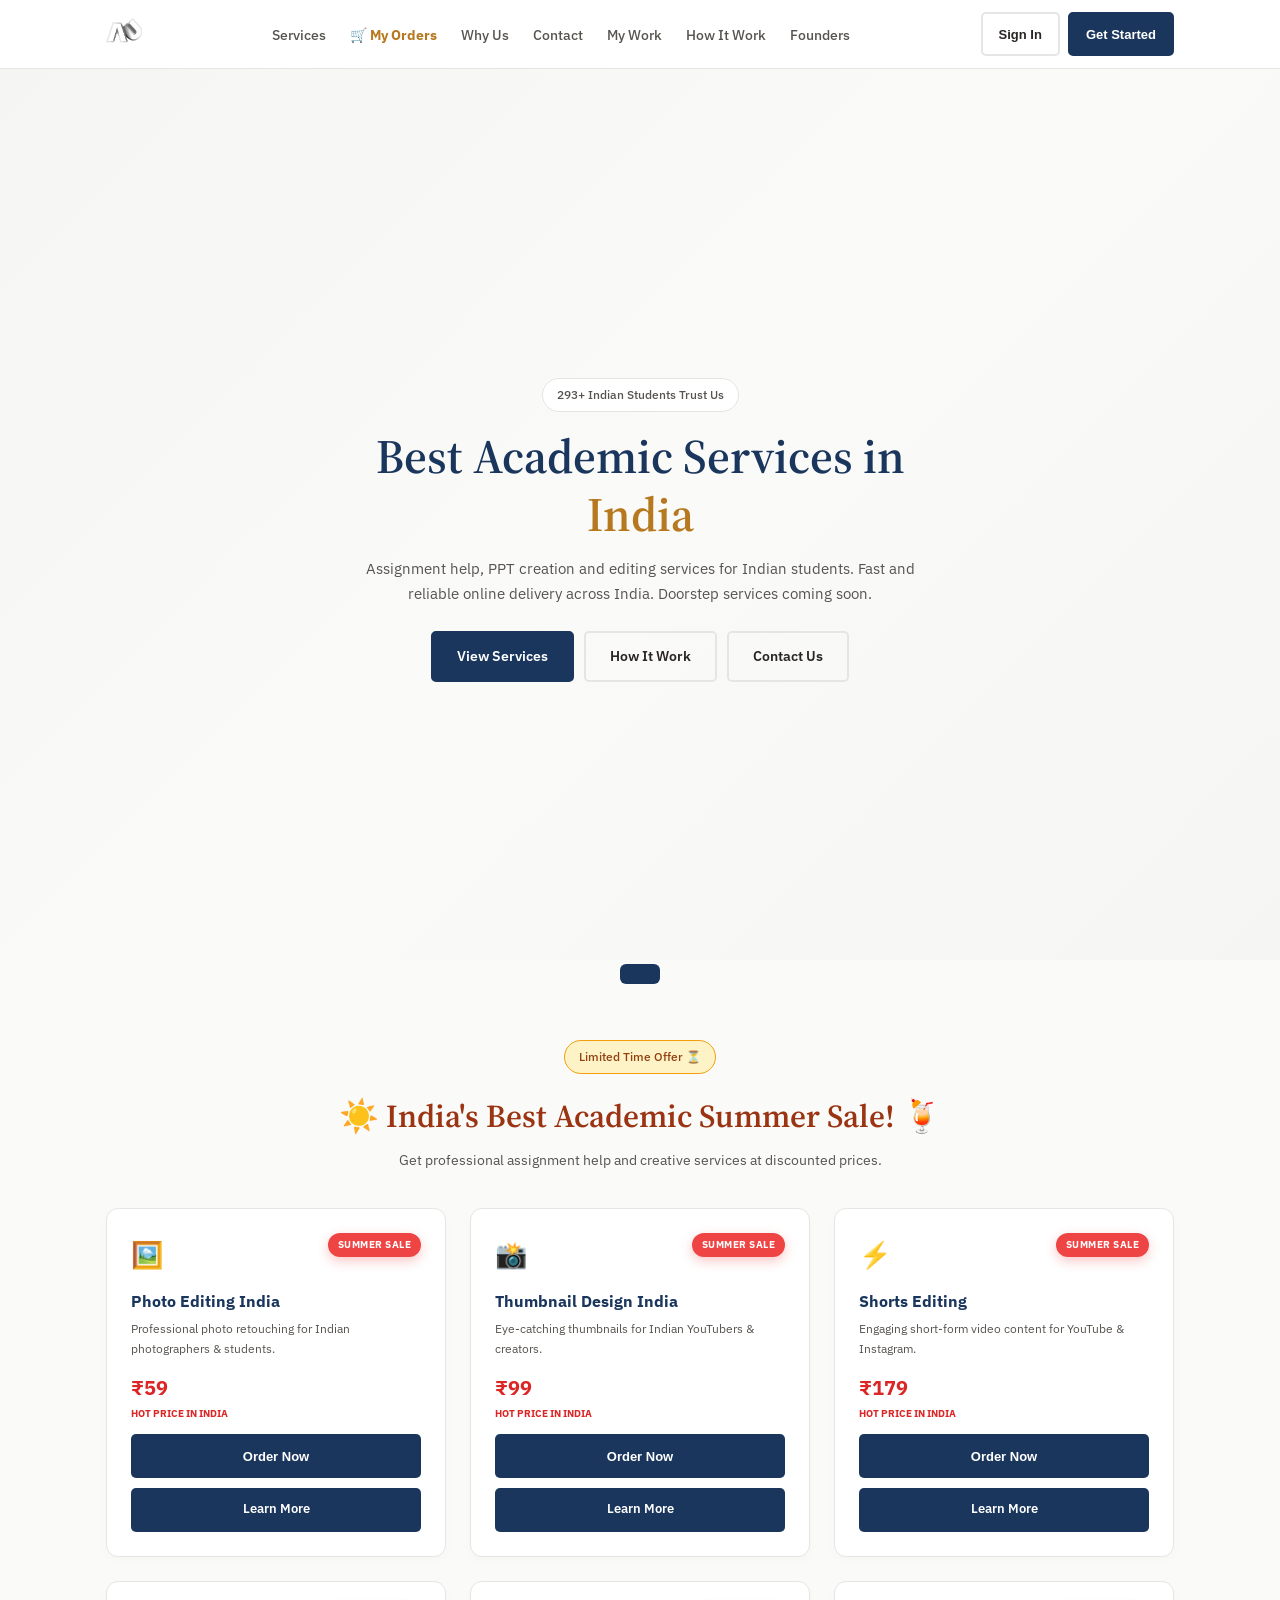
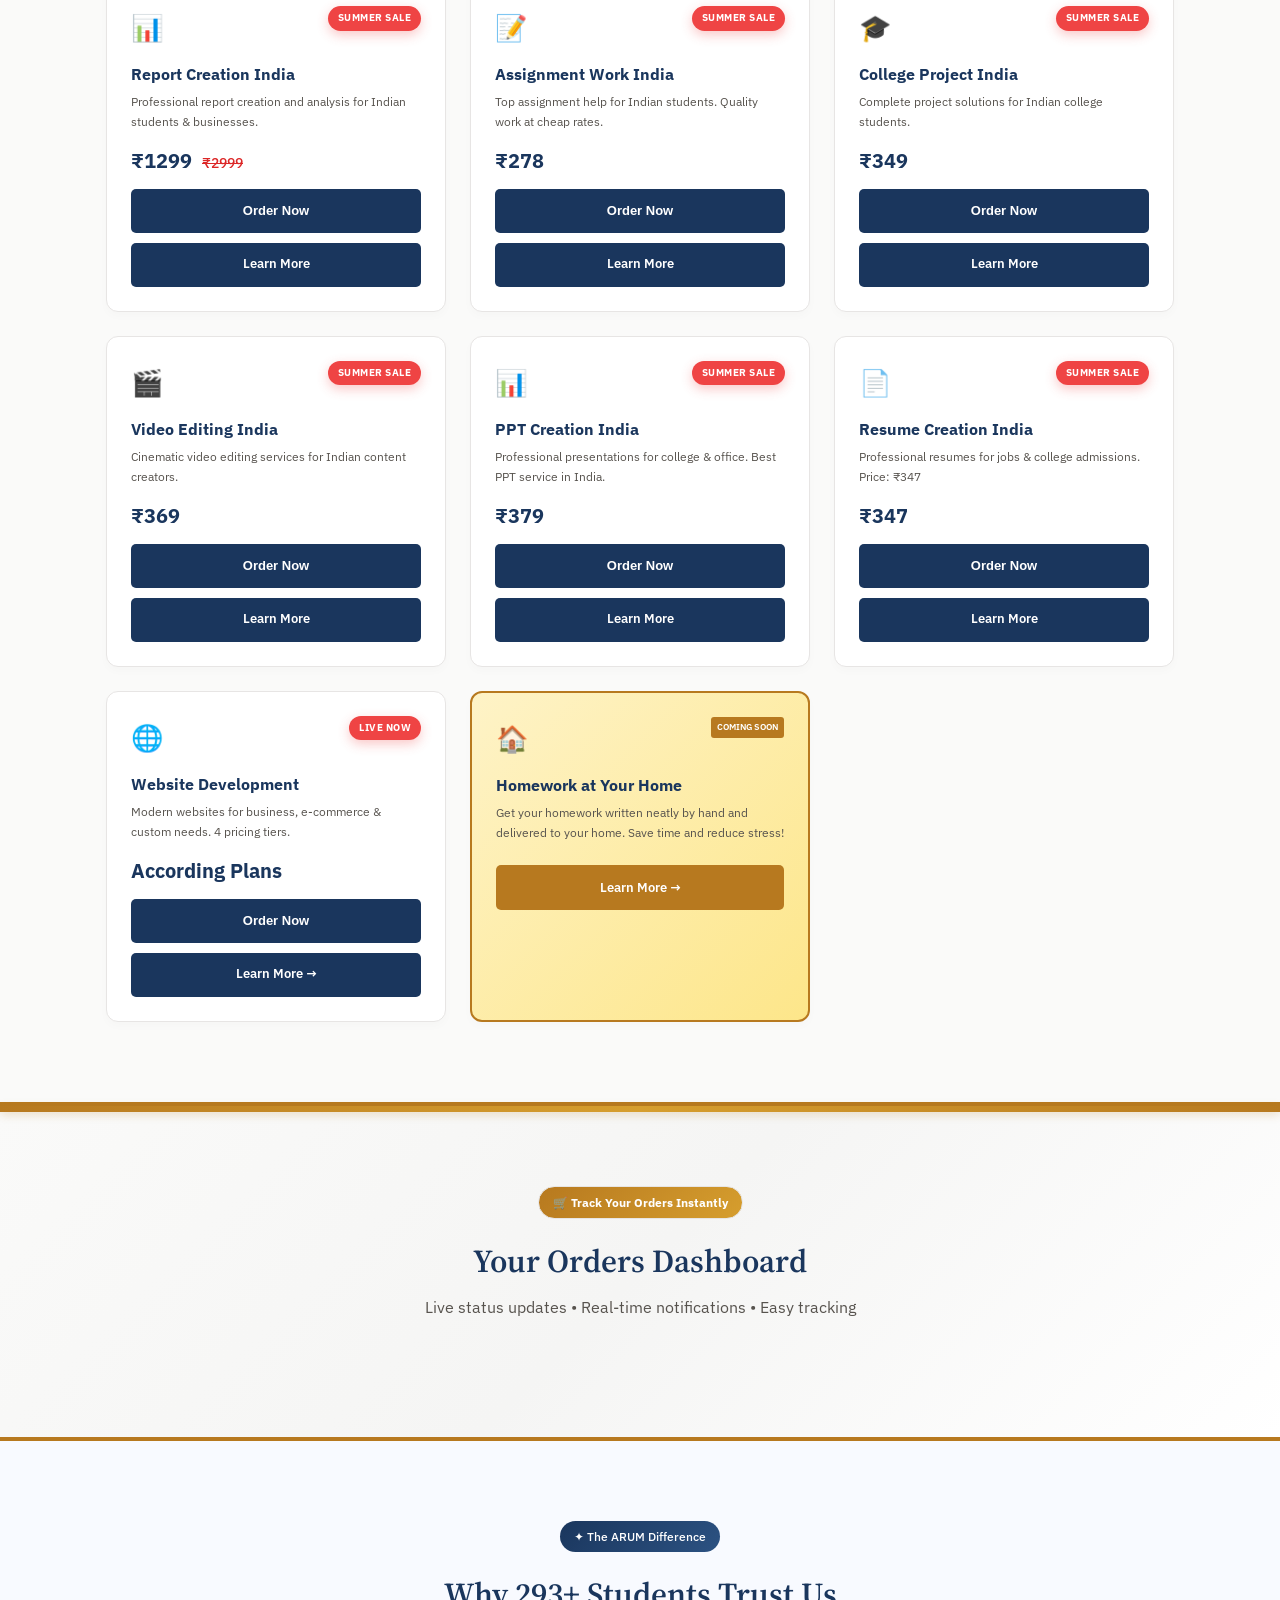
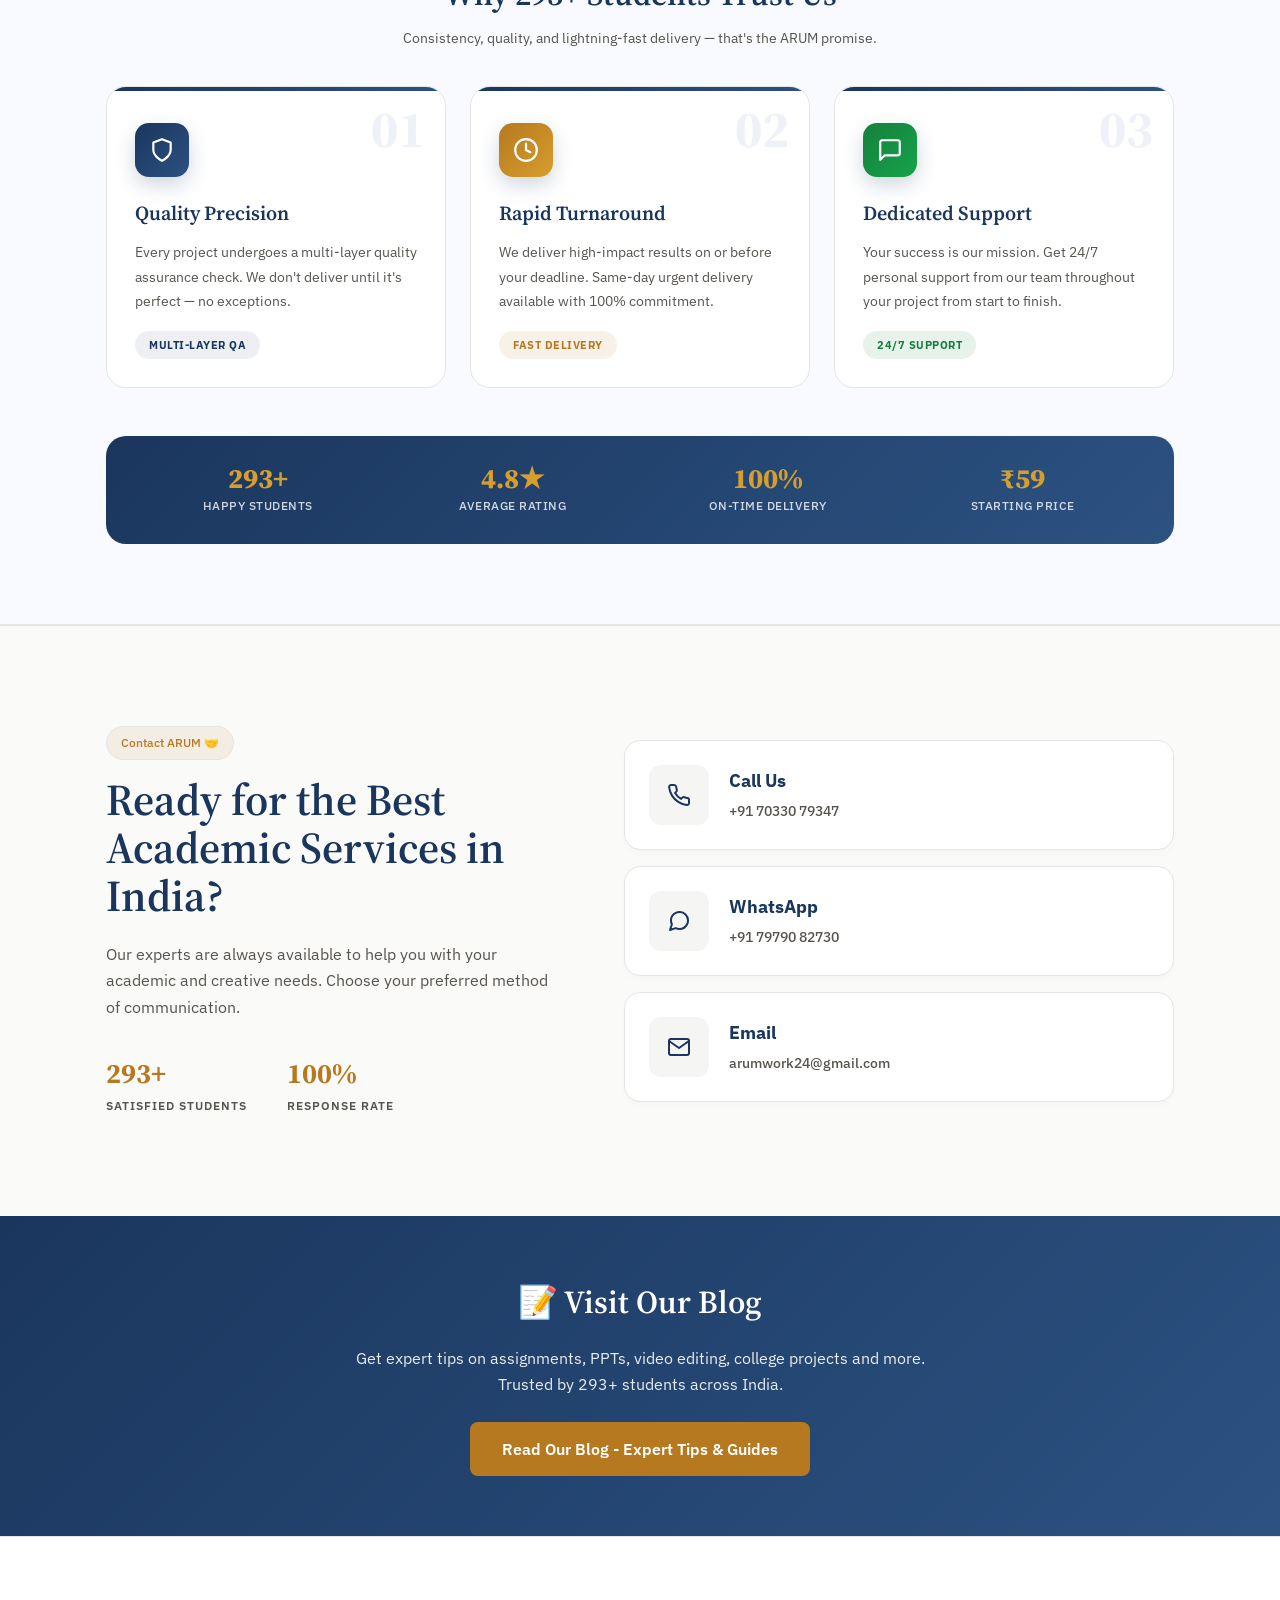
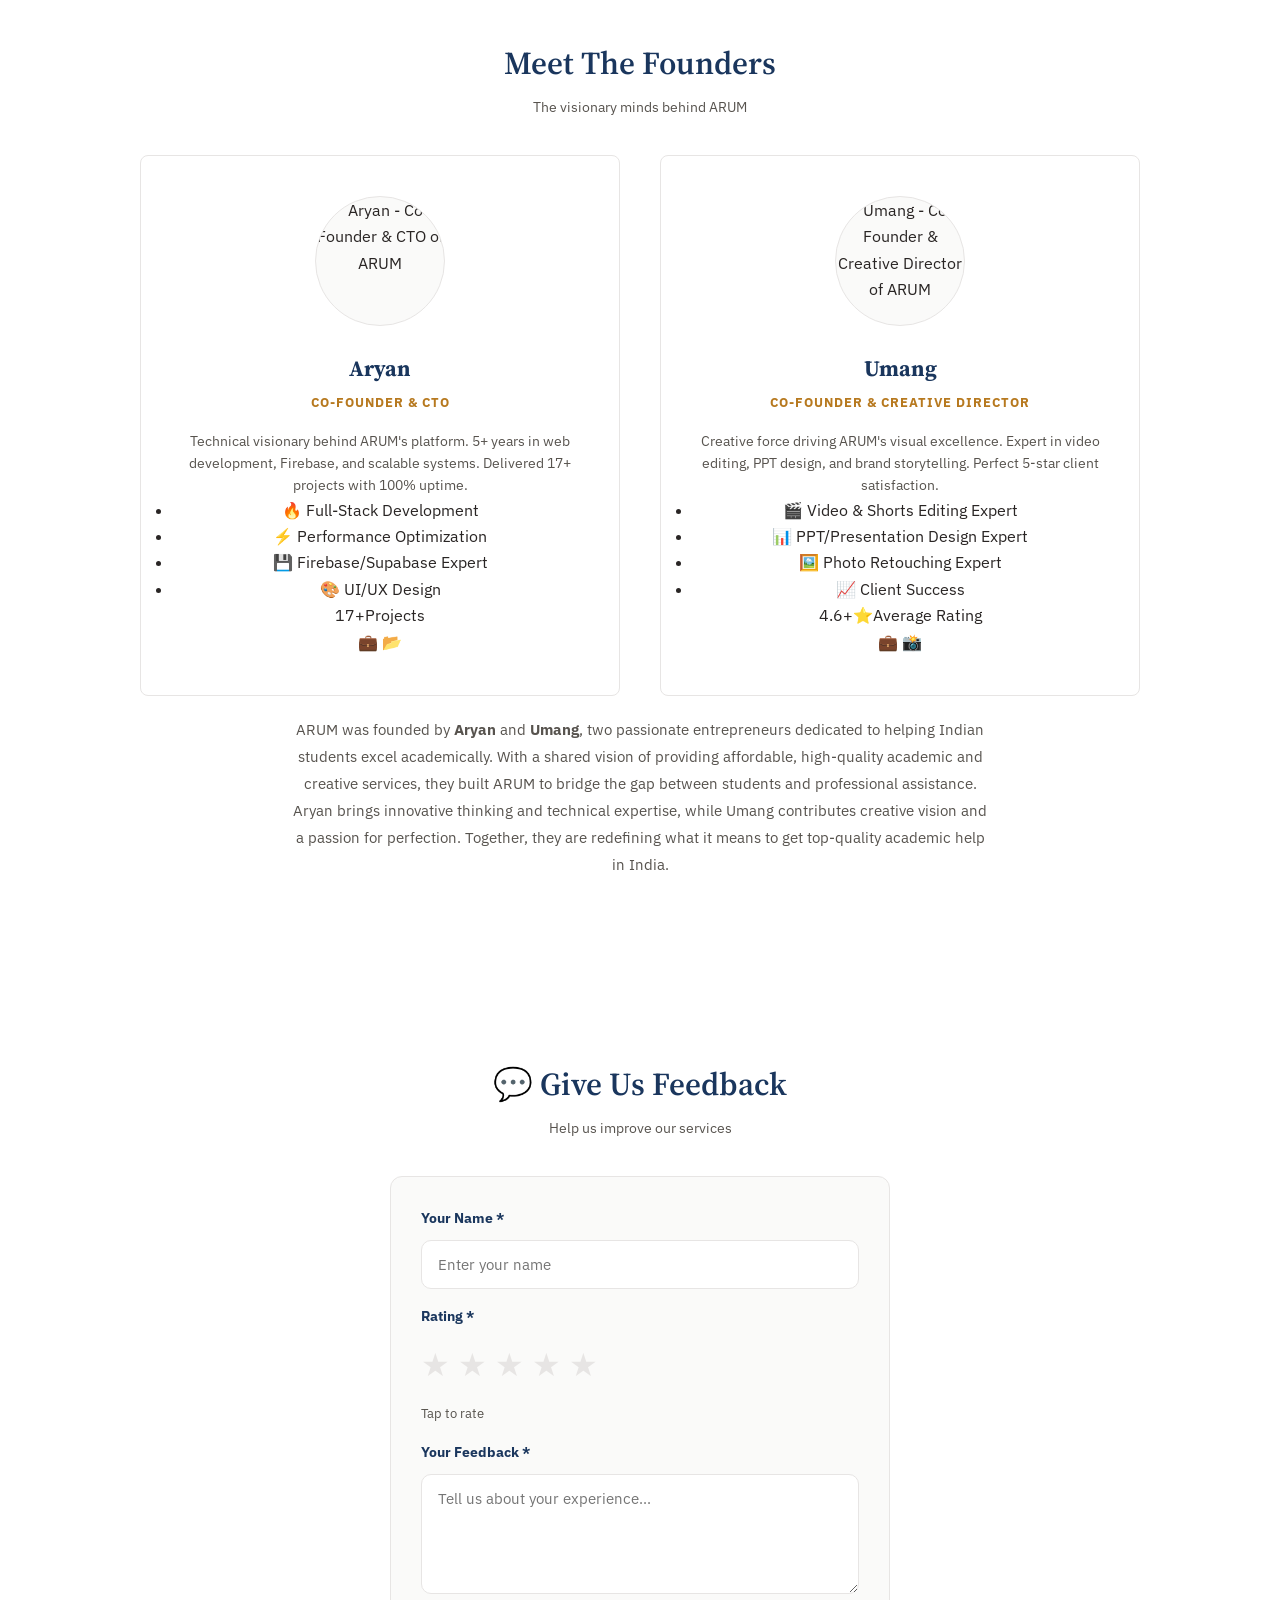
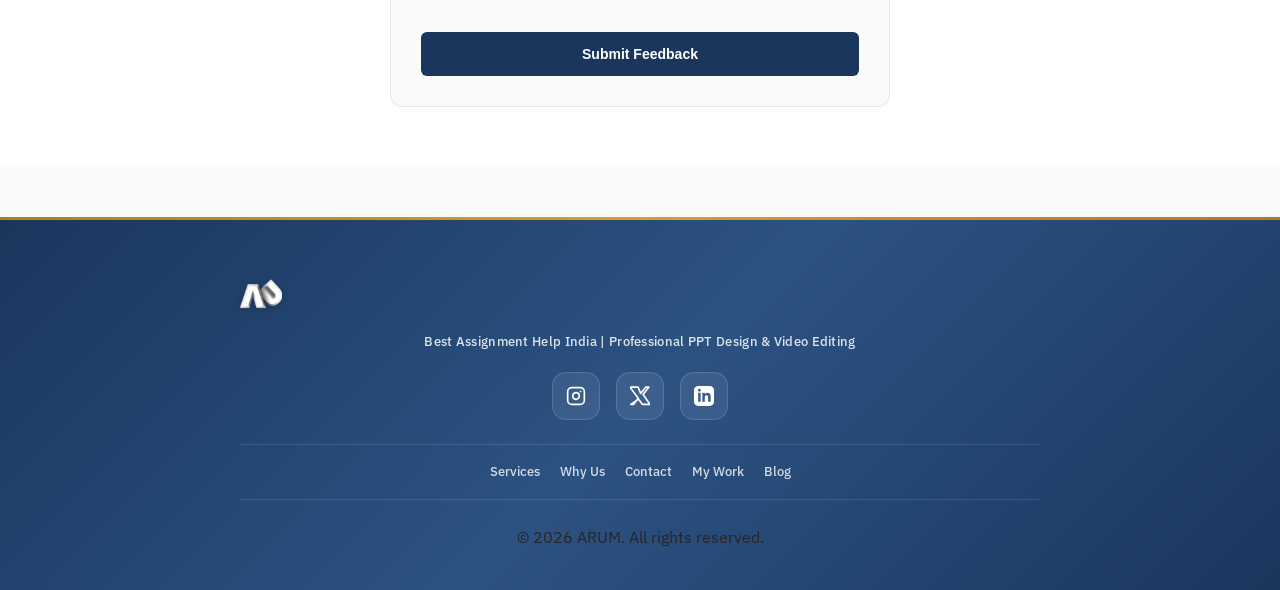
==== commit cc6824c0: "Update index.html" ====
--- a/index.html
+++ b/index.html
@@ -5,15 +5,6 @@
   <meta charset="UTF-8">
   <meta name="viewport" content="width=device-width, initial-scale=1.0">
   <meta http-equiv="X-UA-Compatible" content="IE=edge">
-  <!-- Google tag (gtag.js) -->
-<script async src="https://www.googletagmanager.com/gtag/js?id=AW-18073084232"></script>
-<script>
-  window.dataLayer = window.dataLayer || [];
-  function gtag(){dataLayer.push(arguments);}
-  gtag('js', new Date());
-
-  gtag('config', 'AW-18073084232');
-</script>
 
   <!-- PERFORMANCE: Critical CSS Inlined for Faster FCP -->
   <style>
@@ -672,8 +663,8 @@
             </div>
             <h3>Report Creation India</h3>
             <p>Professional report creation and analysis for Indian students & businesses.</p>
-            <div class="price-row"><span class="now-price">₹1000</span> <span class="old-price-cut">₹2999</span></div>
-            <button class="btn-order" onclick="openOrderModal('Report Creation', 1000)">Order Now</button>
+            <div class="price-row"><span class="now-price">₹1299</span> <span class="old-price-cut">₹2999</span></div>
+            <button class="btn-order" onclick="openOrderModal('Report Creation', 1299)">Order Now</button>
             <a href="report-creation-india.html" class="btn-learn-more-blue">Learn More</a>
           </div>
           <div class="service-card active-card">
@@ -1050,8 +1041,8 @@
             <div>In 4 Days<span class="discount-badge">-₹15</span></div>
             <div class="price">Save ₹15</div>
           </div>
-          <div class="time-option" data-days="0" data-discount="0" data-extra="50" onclick="selectTime(this)">
-            <div>Immediately<span class="immediate-badge">+₹50</span></div>
+          <div class="time-option" data-days="0" data-discount="0" data-extra="500" onclick="selectTime(this)">
+            <div>Immediately<span class="immediate-badge">+₹500</span></div>
             <div class="price">Today</div>
           </div>
         </div>
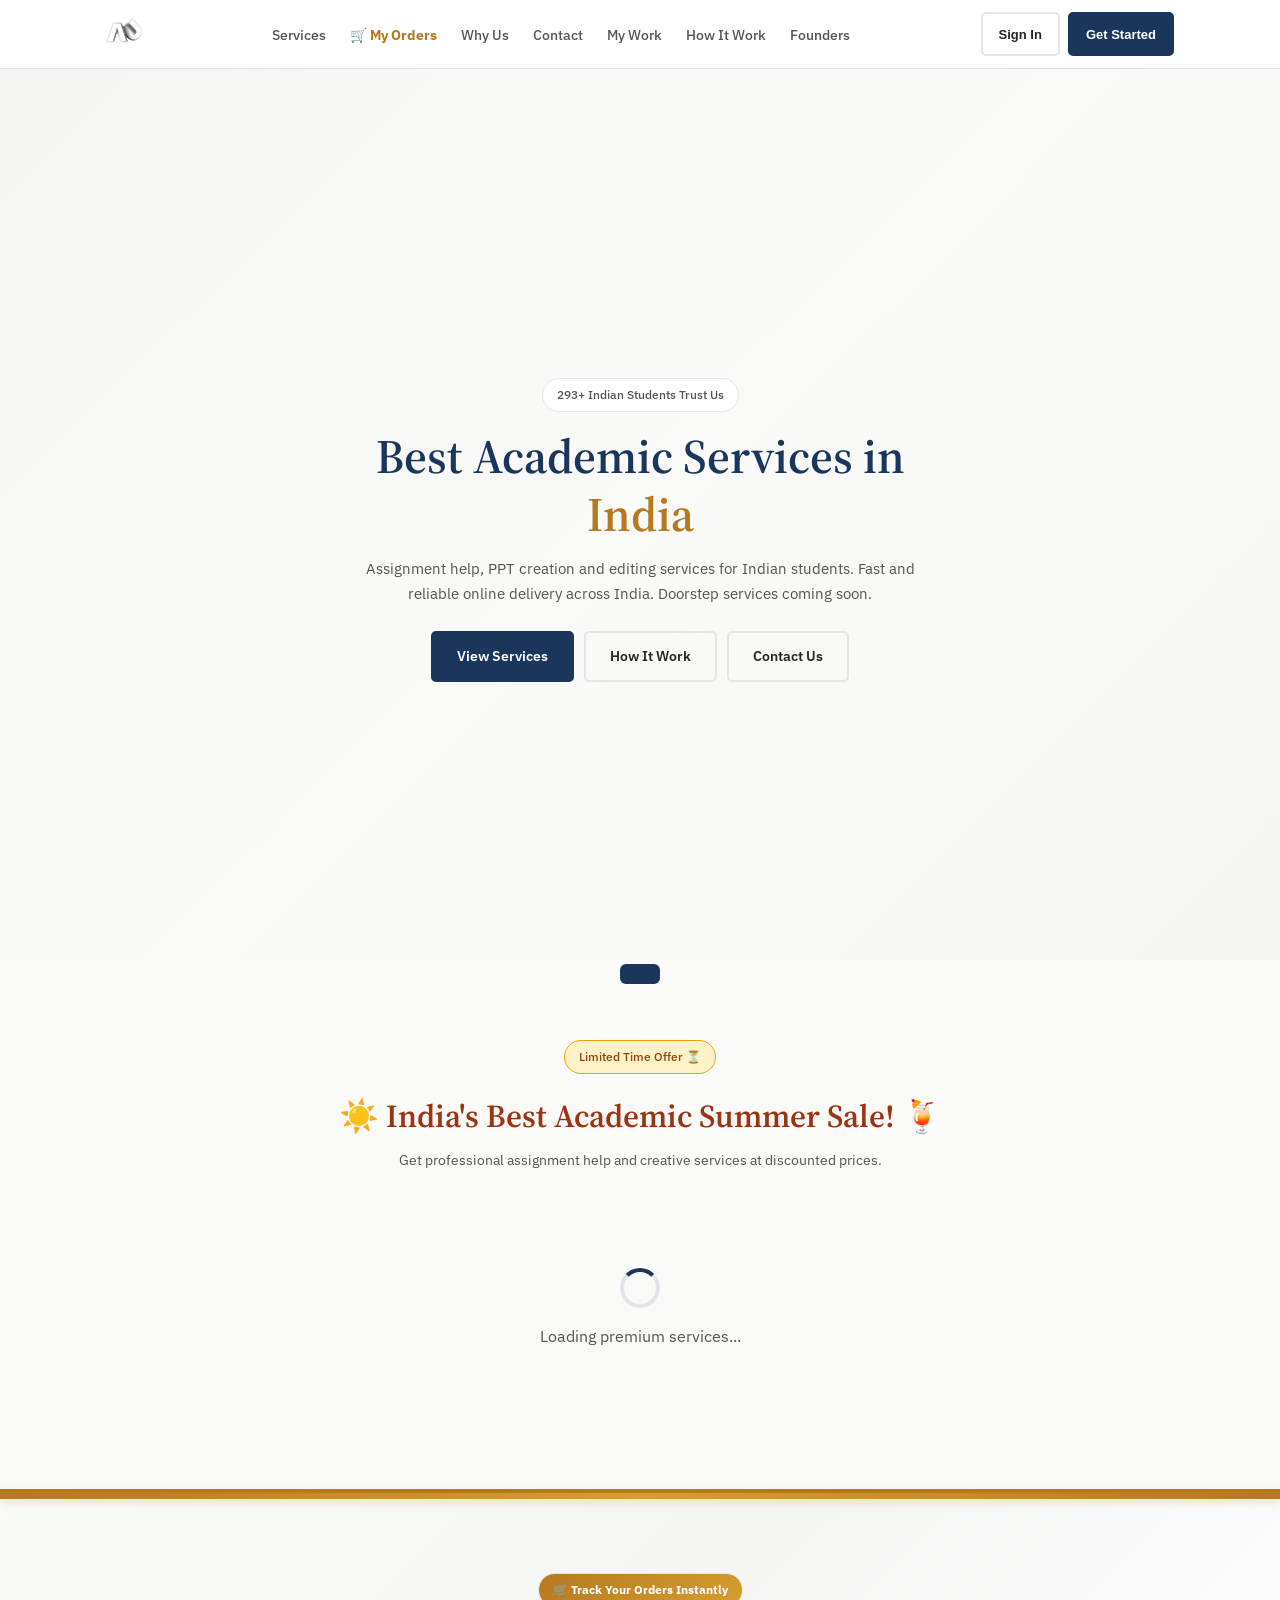
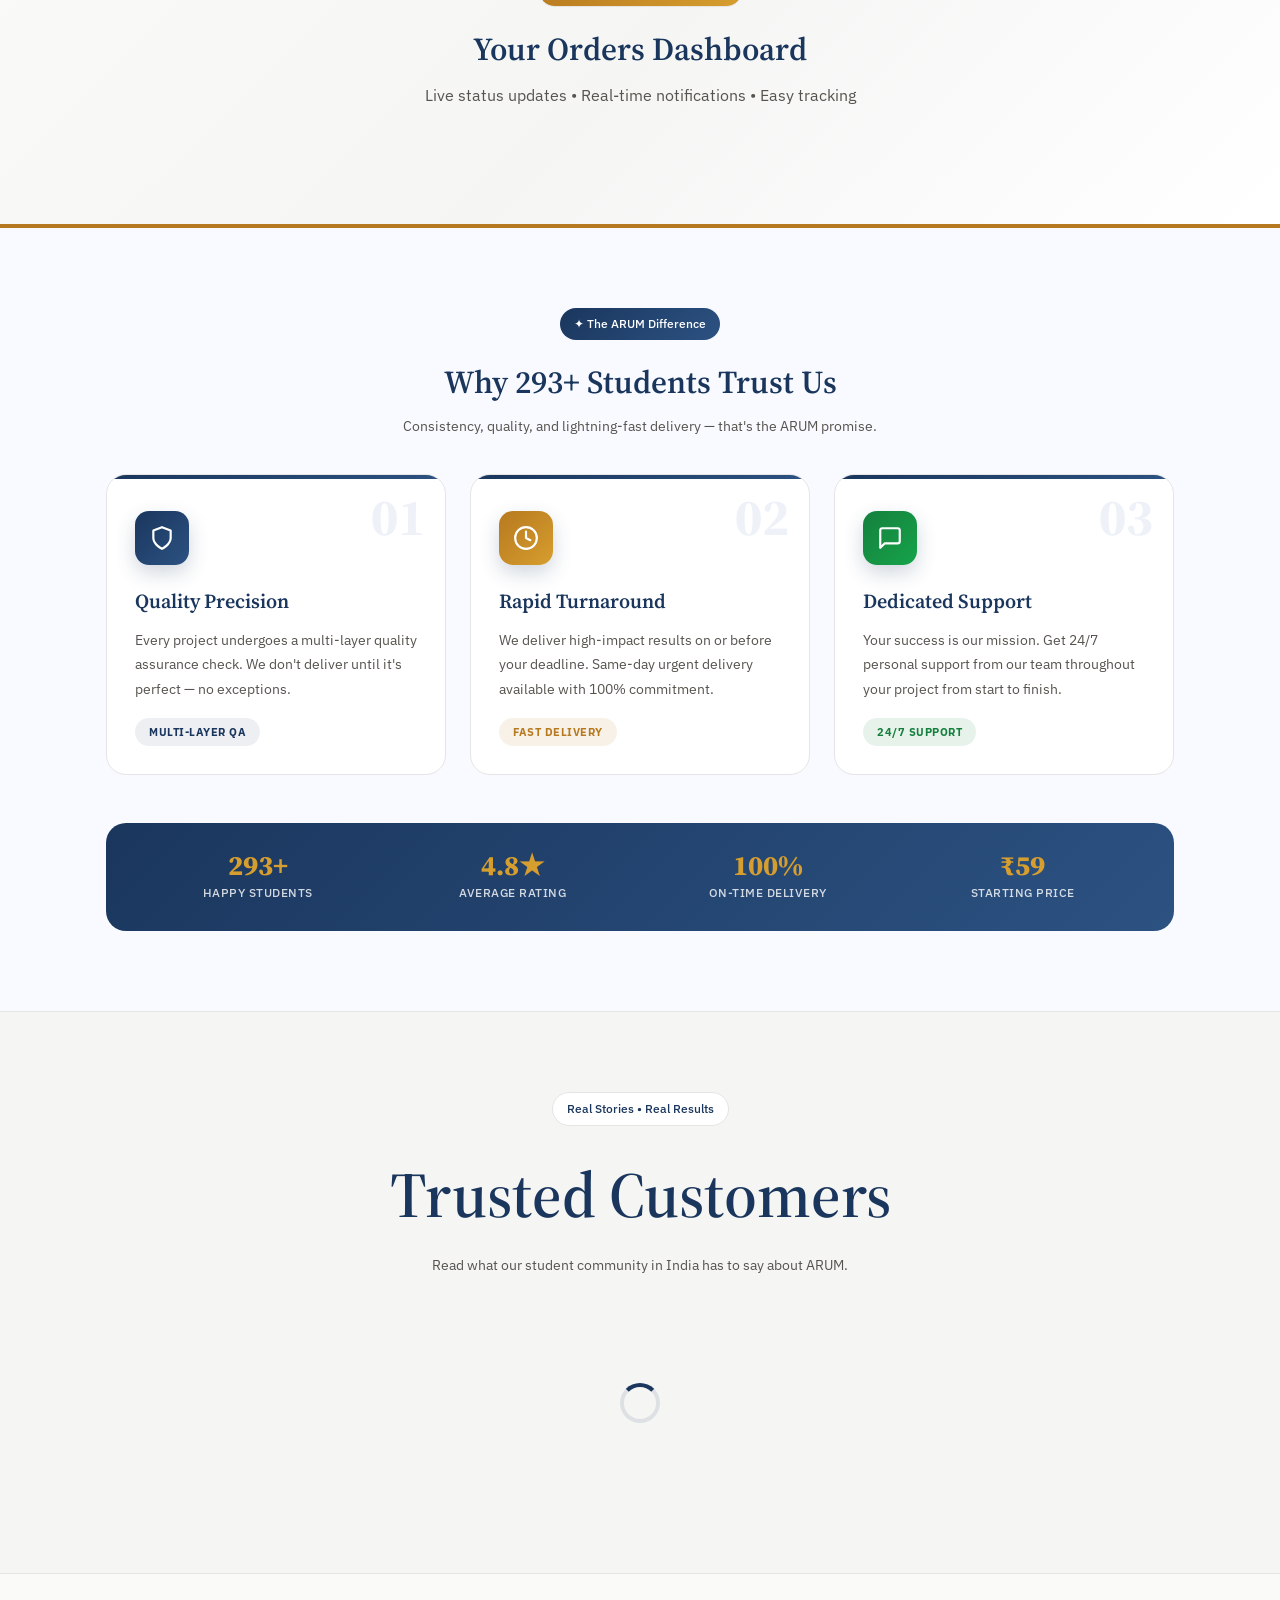
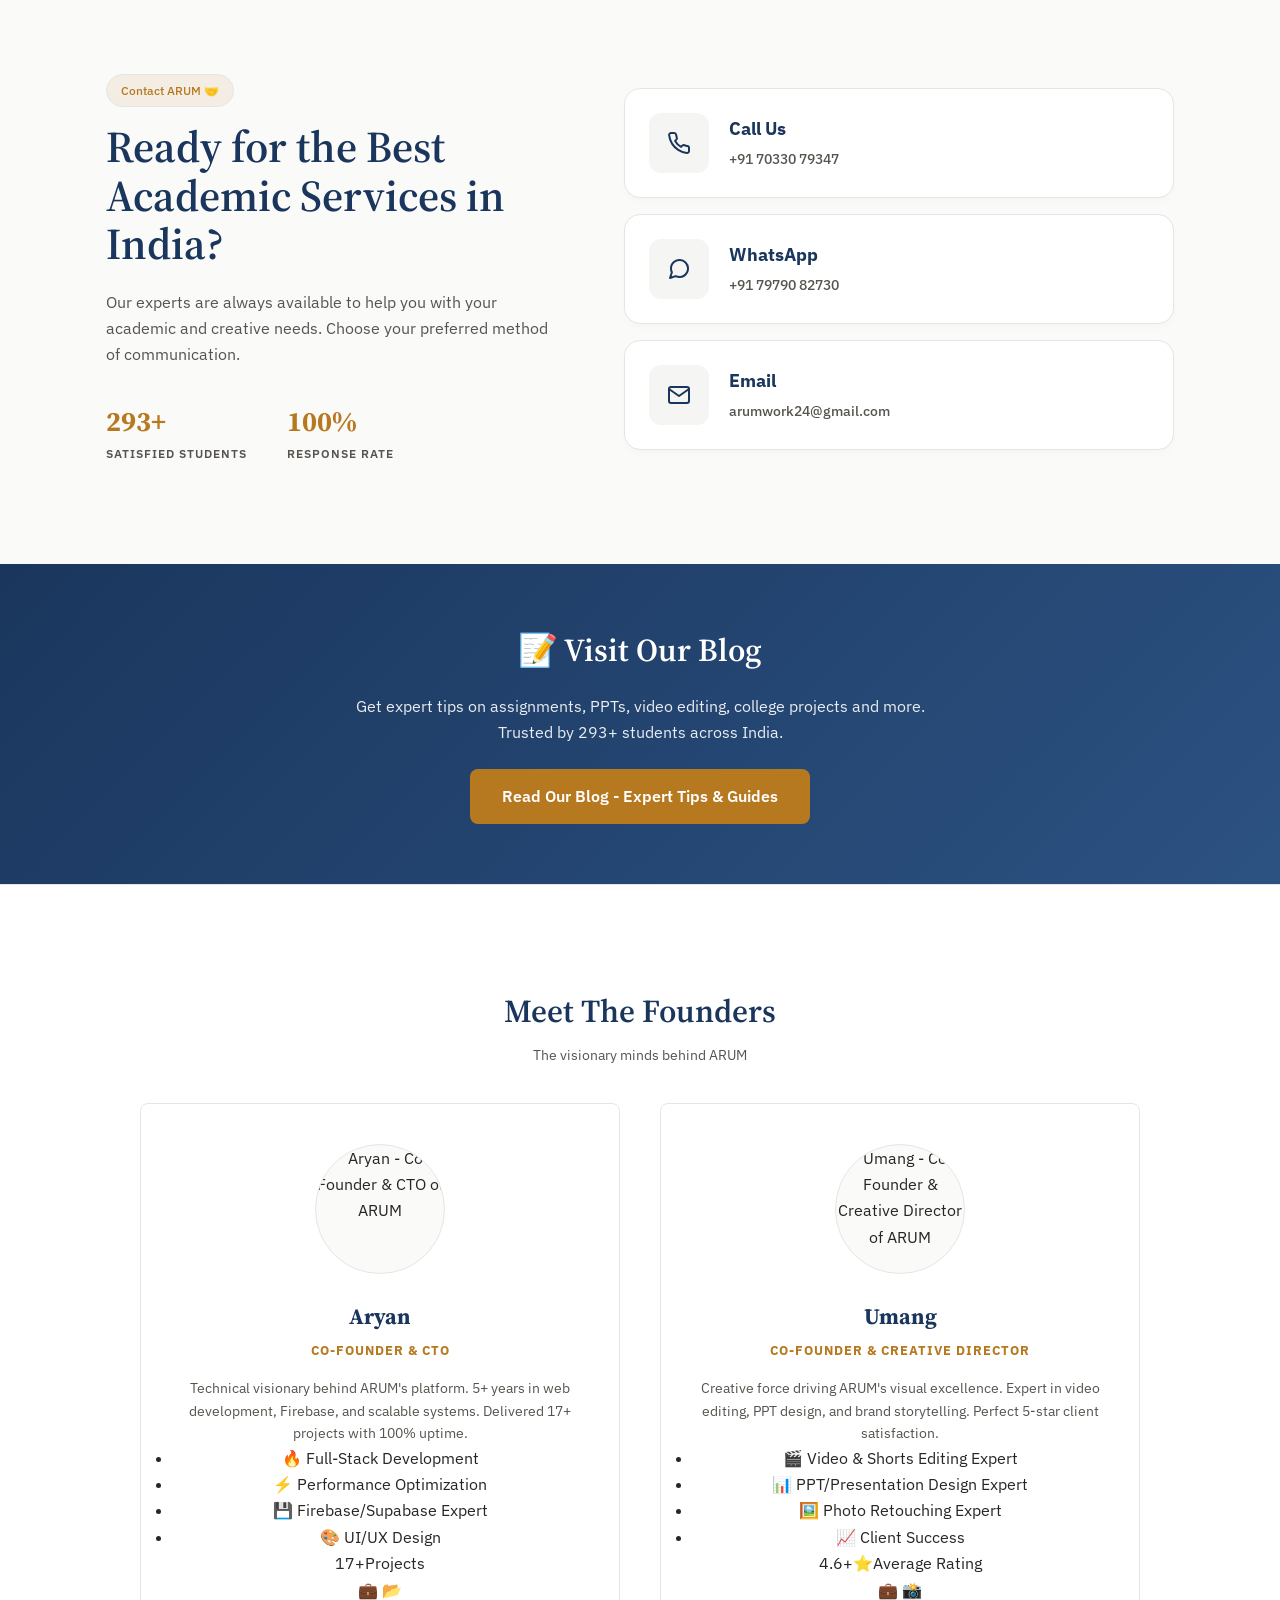
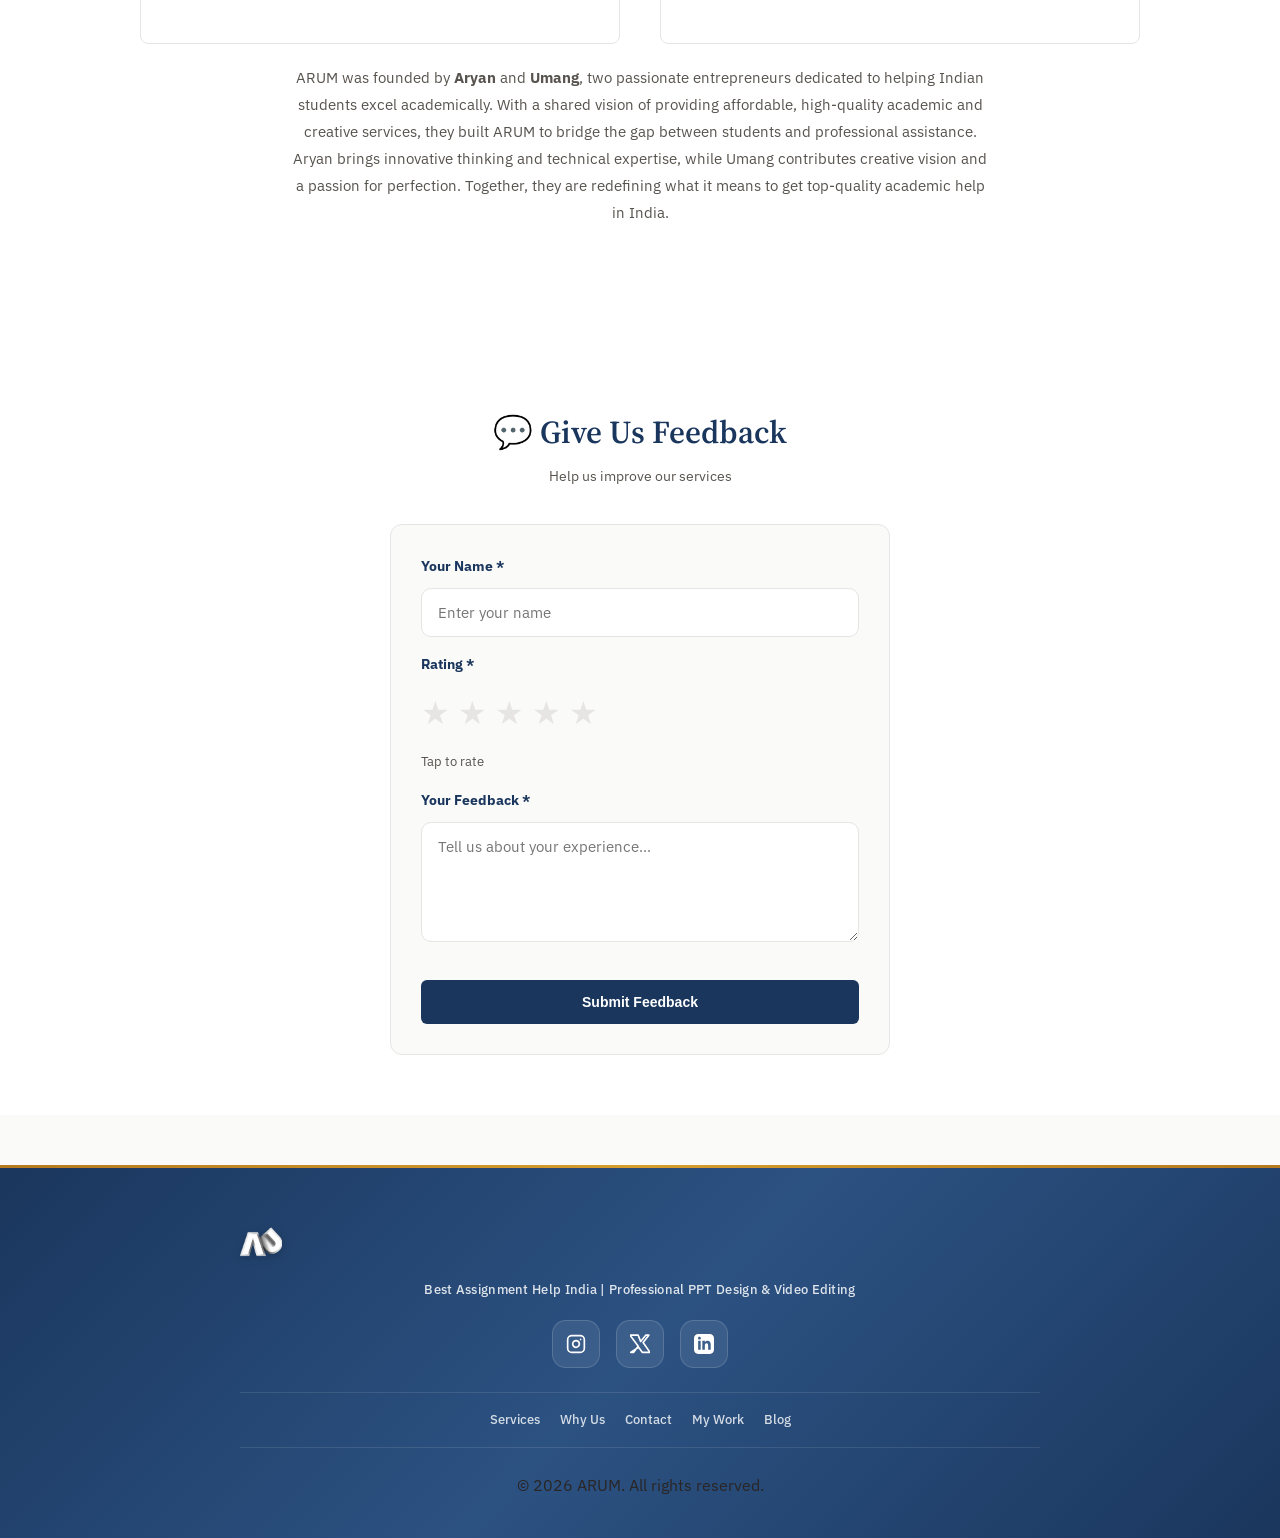
==== commit 315398de: "Update index.html" ====
--- a/index.html
+++ b/index.html
@@ -198,6 +198,67 @@
     .section-center p {
       color: var(--medium-gray);
       font-size: 14px
+    }
+
+    /* Trusted Customers Section */
+    .trusted-customers {
+      background: var(--stone-light);
+      padding: 80px 16px;
+      overflow: hidden;
+    }
+    .trusted-title {
+      font-family: 'Dancing Script', cursive;
+      font-size: clamp(40px, 8vw, 64px) !important;
+      font-weight: 700;
+      color: var(--deep-blue);
+      margin-bottom: 20px;
+    }
+    .reviews-container {
+      display: flex;
+      gap: 20px;
+      padding: 30px 10px;
+      overflow-x: auto;
+      scroll-behavior: smooth;
+      scrollbar-width: none;
+      align-items: stretch; /* Aligns cards vertically */
+    }
+    .reviews-container::-webkit-scrollbar { display: none; }
+    
+    .review-card {
+      min-width: 300px;
+      max-width: 300px;
+      background: var(--white);
+      padding: 30px;
+      border-radius: 20px;
+      box-shadow: 0 15px 35px rgba(0,0,0,0.06);
+      border: 1px solid rgba(0,0,0,0.05);
+      flex-shrink: 0;
+      transition: all 0.3s ease;
+      display: flex;
+      flex-direction: column;
+      justify-content: space-between; /* Ensures content is spread out evenly */
+    }
+    .review-card:hover { transform: translateY(-8px); box-shadow: 0 20px 45px rgba(0,0,0,0.1); }
+    .review-stars { color: #f59e0b; margin-bottom: 15px; font-size: 20px; }
+    .review-text { font-size: 15px; color: var(--medium-gray); font-style: italic; line-height: 1.7; margin-bottom: 25px; flex-grow: 1; }
+    .review-user { display: flex; align-items: center; gap: 15px; border-top: 1px solid #f0f0f0; padding-top: 20px; }
+    .user-avatar { width: 45px; height: 45px; border-radius: 50%; background: var(--off-white); display: flex; align-items: center; justify-content: center; font-weight: 700; color: var(--deep-blue); border: 1.5px solid var(--stone); }
+    .user-info h4 { font-size: 15px; color: var(--dark-gray); margin: 0; font-weight: 600; }
+    .user-info p { font-size: 13px; color: var(--light-text); margin: 0; }
+    
+    .spinner-blue {
+      width: 40px;
+      height: 40px;
+      border: 4px solid rgba(26, 54, 93, 0.1);
+      border-top: 4px solid var(--deep-blue);
+      border-radius: 50%;
+      animation: spin 1s linear infinite;
+      margin: 0 auto;
+    }
+
+    @keyframes spin {
+      0% { transform: rotate(0deg); }
+      100% { transform: rotate(360deg); }
     }
   </style>
 
@@ -539,7 +600,7 @@
   <link rel="preconnect" href="https://fonts.googleapis.com">
   <link rel="preconnect" href="https://fonts.gstatic.com" crossorigin>
   <link
-    href="https://fonts.googleapis.com/css2?family=Source+Serif+4:wght@400;500;600;700&family=IBM+Plex+Sans:wght@400;500;600;700&display=swap"
+    href="https://fonts.googleapis.com/css2?family=Source+Serif+4:wght@400;500;600;700&family=IBM+Plex+Sans:wght@400;500;600;700&family=Dancing+Script:wght@400..700&display=swap"
     rel="stylesheet">
 
   <!-- 🚀 CACHE FIX v3.0: Versioned CSS -->
@@ -627,106 +688,11 @@
           <h2 style="color: #9a3412;">☀️ India's Best Academic Summer Sale! 🍹</h2>
           <p>Get professional assignment help and creative services at discounted prices.</p>
         </div>
-        <div class="services-grid">
-          <div class="service-card active-card">
-            <div class="service-top"><span class="service-icon">🖼️</span><span class="sale-badge">SUMMER SALE</span>
-            </div>
-            <h3>Photo Editing India</h3>
-            <p>Professional photo retouching for Indian photographers & students.</p>
-            <div class="price-row"><span class="now-price hot-price">₹59 <span class="hot-label">HOT PRICE IN
-                  INDIA</span></span></div>
-            <button class="btn-order" onclick="openOrderModal('Photo Editing', 59)">Order Now</button>
-            <a href="photo-editing.html" class="btn-learn-more-blue">Learn More</a>
-          </div>
-          <div class="service-card active-card">
-            <div class="service-top"><span class="service-icon">📸</span><span class="sale-badge">SUMMER SALE</span>
-            </div>
-            <h3>Thumbnail Design India</h3>
-            <p>Eye-catching thumbnails for Indian YouTubers & creators.</p>
-            <div class="price-row"><span class="now-price hot-price">₹99 <span class="hot-label">HOT PRICE IN
-                  INDIA</span></span></div>
-            <button class="btn-order" onclick="openOrderModal('Thumbnail Design', 99)">Order Now</button>
-            <a href="thumbnail-design.html" class="btn-learn-more-blue">Learn More</a>
-          </div>
-          <div class="service-card active-card">
-            <div class="service-top"><span class="service-icon">⚡</span><span class="sale-badge">SUMMER SALE</span>
-            </div>
-            <h3>Shorts Editing</h3>
-            <p>Engaging short-form video content for YouTube & Instagram.</p>
-            <div class="price-row"><span class="now-price hot-price">₹179 <span class="hot-label">HOT PRICE IN
-                  INDIA</span></span></div>
-            <button class="btn-order" onclick="openOrderModal('Shorts Editing', 179)">Order Now</button>
-            <a href="shorts-editing.html" class="btn-learn-more-blue">Learn More</a>
-          </div>
-          <div class="service-card active-card">
-            <div class="service-top"><span class="service-icon">📊</span><span class="sale-badge">SUMMER SALE</span>
-            </div>
-            <h3>Report Creation India</h3>
-            <p>Professional report creation and analysis for Indian students & businesses.</p>
-            <div class="price-row"><span class="now-price">₹1299</span> <span class="old-price-cut">₹2999</span></div>
-            <button class="btn-order" onclick="openOrderModal('Report Creation', 1299)">Order Now</button>
-            <a href="report-creation-india.html" class="btn-learn-more-blue">Learn More</a>
-          </div>
-          <div class="service-card active-card">
-            <div class="service-top"><span class="service-icon">📝</span><span class="sale-badge">SUMMER SALE</span>
-            </div>
-            <h3>Assignment Work India</h3>
-            <p>Top assignment help for Indian students. Quality work at cheap rates.</p>
-            <div class="price-row"><span class="now-price">₹278</span></div>
-            <button class="btn-order" onclick="openOrderModal('Assignment Work', 278)">Order Now</button>
-            <a href="assignment-work.html" class="btn-learn-more-blue">Learn More</a>
-          </div>
-          <div class="service-card active-card">
-            <div class="service-top"><span class="service-icon">🎓</span><span class="sale-badge">SUMMER SALE</span>
-            </div>
-            <h3>College Project India</h3>
-            <p>Complete project solutions for Indian college students.</p>
-            <div class="price-row"><span class="now-price">₹349</span></div>
-            <button class="btn-order" onclick="openOrderModal('College Project', 349)">Order Now</button>
-            <a href="college-project.html" class="btn-learn-more-blue">Learn More</a>
-          </div>
-          <div class="service-card active-card">
-            <div class="service-top"><span class="service-icon">🎬</span><span class="sale-badge">SUMMER SALE</span>
-            </div>
-            <h3>Video Editing India</h3>
-            <p>Cinematic video editing services for Indian content creators.</p>
-            <div class="price-row"><span class="now-price">₹369</span></div>
-            <button class="btn-order" onclick="openOrderModal('Video Editing', 369)">Order Now</button>
-            <a href="video-editing.html" class="btn-learn-more-blue">Learn More</a>
-          </div>
-            <div class="service-card active-card">
-            <div class="service-top"><span class="service-icon">📊</span><span class="sale-badge">SUMMER SALE</span>
-            </div>
-            <h3>PPT Creation India</h3>
-            <p>Professional presentations for college & office. Best PPT service in India.</p>
-            <div class="price-row"><span class="now-price">₹379</span></div>
-            <button class="btn-order" onclick="openOrderModal('PPT Creation', 379)">Order Now</button>
-            <a href="ppt-creation.html" class="btn-learn-more-blue">Learn More</a>
-          </div>
-          <div class="service-card active-card">
-            <div class="service-top"><span class="service-icon">📄</span><span class="sale-badge">SUMMER SALE</span>
-            </div>
-            <h3>Resume Creation India</h3>
-            <p>Professional resumes for jobs & college admissions. Price: ₹347</p>
-            <div class="price-row"><span class="now-price">₹347</span></div>
-            <button class="btn-order" onclick="openOrderModal('Resume Creation', 347)">Order Now</button>
-            <a href="resume-creation.html" class="btn-learn-more-blue">Learn More</a>
-          </div>
-<div class="service-card active-card">
-            <div class="service-top"><span class="service-icon">🌐</span><span class="sale-badge">LIVE NOW</span>
-            </div>
-            <h3>Website Development</h3>
-            <p>Modern websites for business, e-commerce & custom needs. 4 pricing tiers.</p>
-            <div class="price-row"><span class="now-price">According Plans</span></div>
-            <button class="btn-order" onclick="openOrderModal('Website Development', 0)">Order Now</button>
-<a href="website-development.html" class="btn-learn-more-blue">Learn More →</a>
-</div>
-          <div class="service-card coming-soon">
-            <div class="service-top"><span class="service-icon">🏠</span><span class="service-tag">COMING SOON</span>
-            </div>
-            <h3>Homework at Your Home</h3>
-            <p>Get your homework written neatly by hand and delivered to your home. Save time and reduce stress!</p>
-            <a href="homework-at-your-home.html" class="btn-learn-more">Learn More →</a>
+        <div class="services-grid" id="dynamic-services-grid">
+          <!-- Services will be loaded dynamically from Firestore -->
+          <div style="grid-column: 1/-1; text-align: center; padding: 60px;">
+            <div class="spinner-blue"></div>
+            <p style="margin-top: 15px; color: var(--medium-gray);">Loading premium services...</p>
           </div>
         </div>
       </div>
@@ -791,6 +757,22 @@
           <div class="why-stat"><span class="why-stat-val">4.8★</span><span class="why-stat-label">Average Rating</span></div>
           <div class="why-stat"><span class="why-stat-val">100%</span><span class="why-stat-label">On-Time Delivery</span></div>
           <div class="why-stat"><span class="why-stat-val">₹59</span><span class="why-stat-label">Starting Price</span></div>
+        </div>
+      </div>
+    </section>
+
+    <section class="trusted-customers" id="trusted-customers">
+      <div class="container">
+        <div class="section-center">
+          <span class="badge" style="background: var(--white); color: var(--deep-blue);">Real Stories • Real Results</span>
+          <h2 class="trusted-title">Trusted Customers</h2>
+          <p>Read what our student community in India has to say about ARUM.</p>
+        </div>
+        <div class="reviews-container" id="featured-reviews">
+          <!-- Dynamically loaded featured reviews -->
+          <div style="flex: 1; text-align: center; padding: 40px;">
+            <div class="spinner-blue"></div>
+          </div>
         </div>
       </div>
     </section>
@@ -1311,6 +1293,29 @@
 
   <div class="toast-msg" id="toast"></div>
 
+  <!-- CUSTOM CONFIRM MODAL -->
+  <div class="modal-mask" id="customConfirmModal">
+    <div class="modal-box" style="max-width: 400px; text-align: center;">
+      <div id="customConfirmIcon" style="font-size: 40px; margin-bottom: 15px;">❓</div>
+      <h2 id="customConfirmTitle">Are you sure?</h2>
+      <p id="customConfirmMessage" style="color: var(--medium-gray); margin-bottom: 25px;">This action cannot be undone.</p>
+      <div style="display: flex; gap: 10px;">
+        <button class="btn-full" id="customConfirmYesBtn" style="flex: 1; margin: 0;">Yes</button>
+        <button class="btn-full btn-outline" id="customConfirmNoBtn" style="flex: 1; margin: 0; background: #eee; border: none; color: #333;">Cancel</button>
+      </div>
+    </div>
+  </div>
+
+  <!-- Custom Alert Modal -->
+  <div class="modal-mask" id="customAlertModal">
+    <div class="modal-box" style="max-width: 400px; text-align: center;">
+      <div id="customAlertIcon" style="font-size: 40px; margin-bottom: 15px;">💡</div>
+      <h2 id="customAlertTitle">Notification</h2>
+      <p id="customAlertMessage" style="color: var(--medium-gray); margin-bottom: 25px;"></p>
+      <button class="btn-full" onclick="closeCustomAlert()">Got it</button>
+    </div>
+  </div>
+
   <!-- Description View Modal -->
   <div class="modal-mask desc-view-modal" id="descViewModal">
     <div class="modal-box">
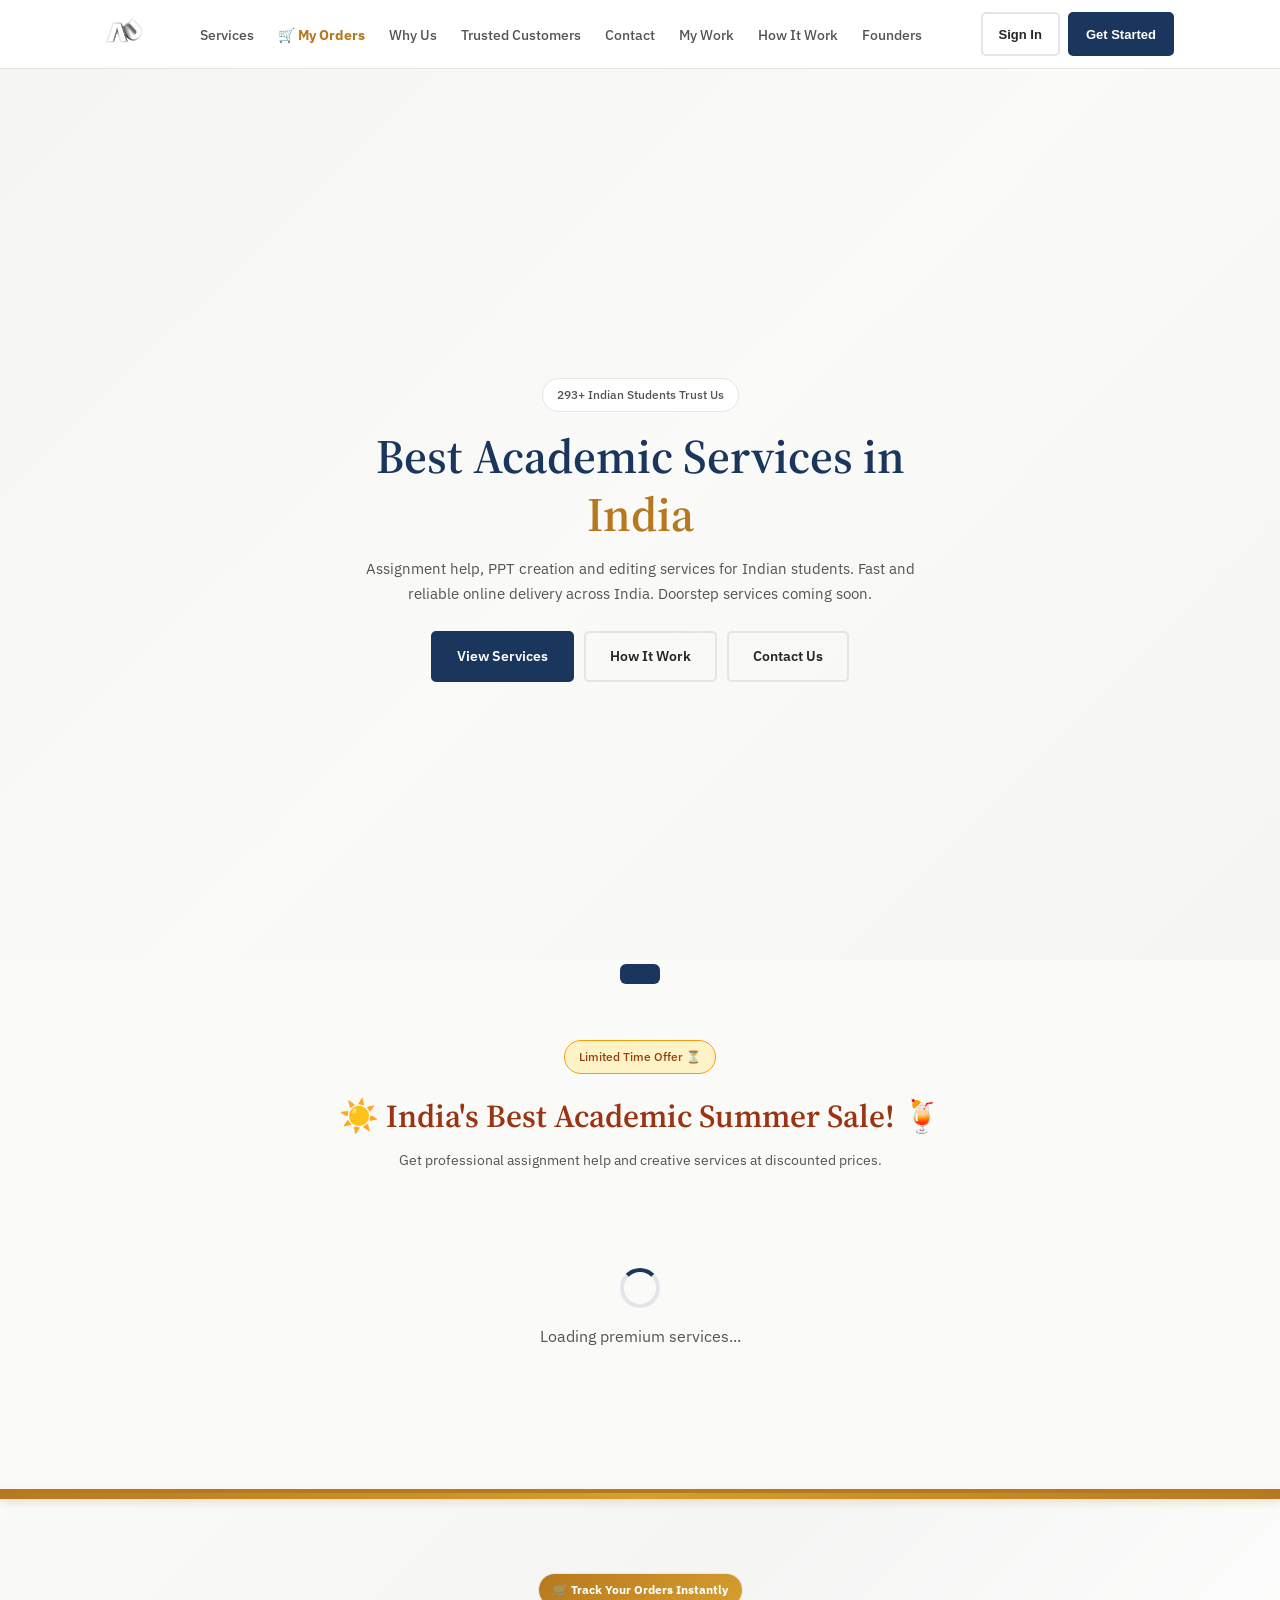
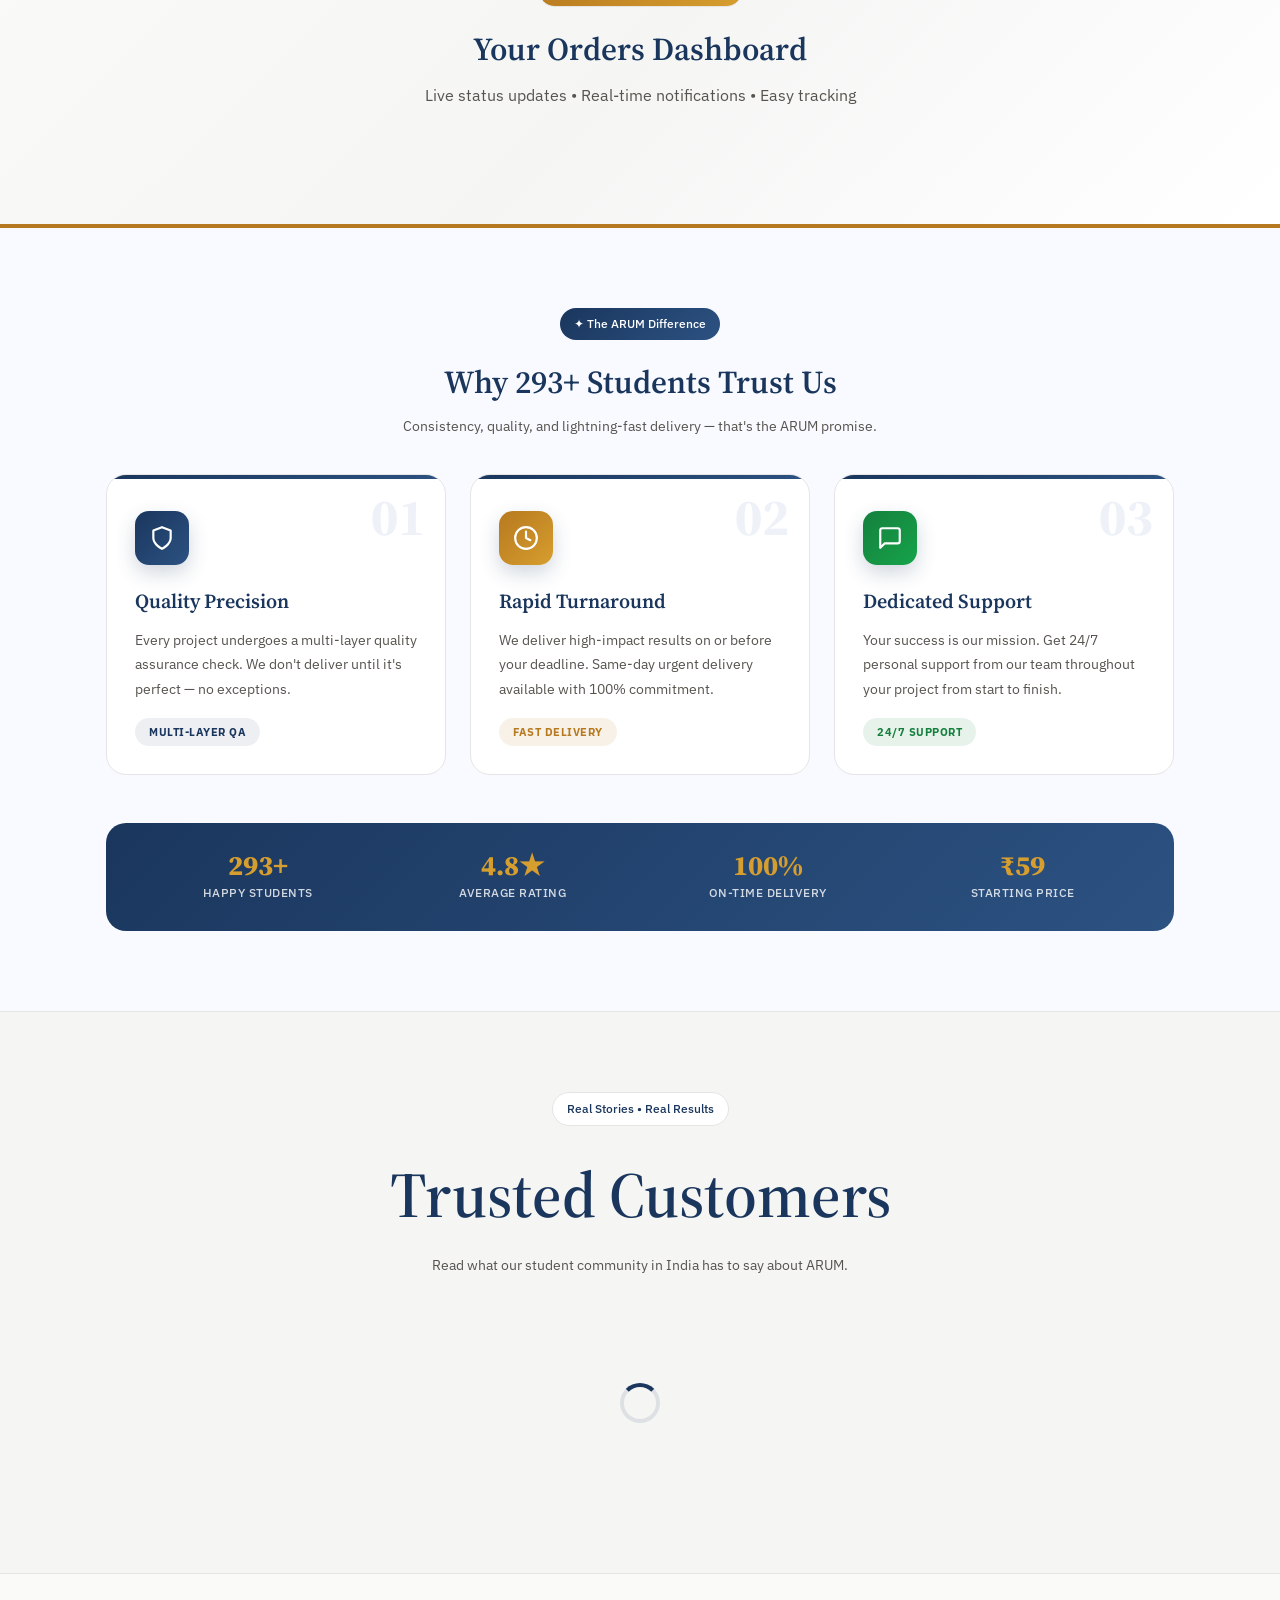
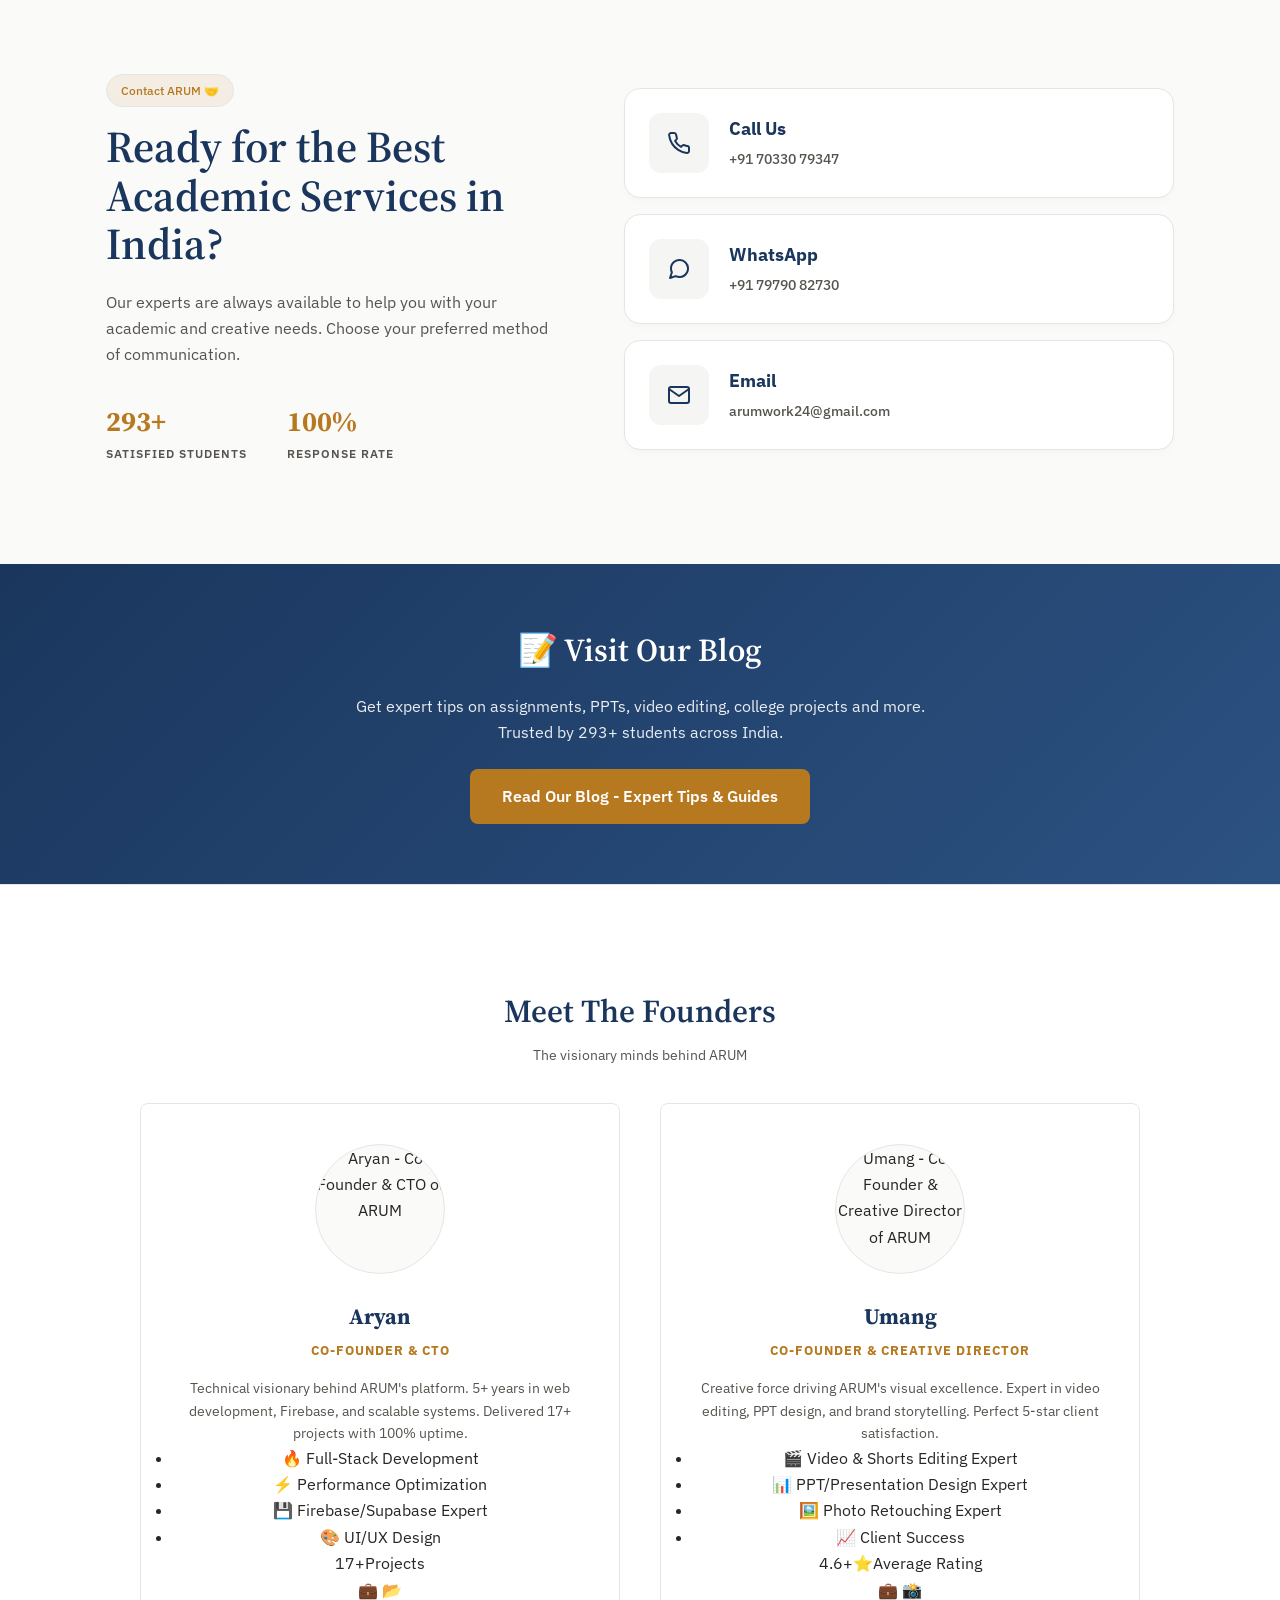
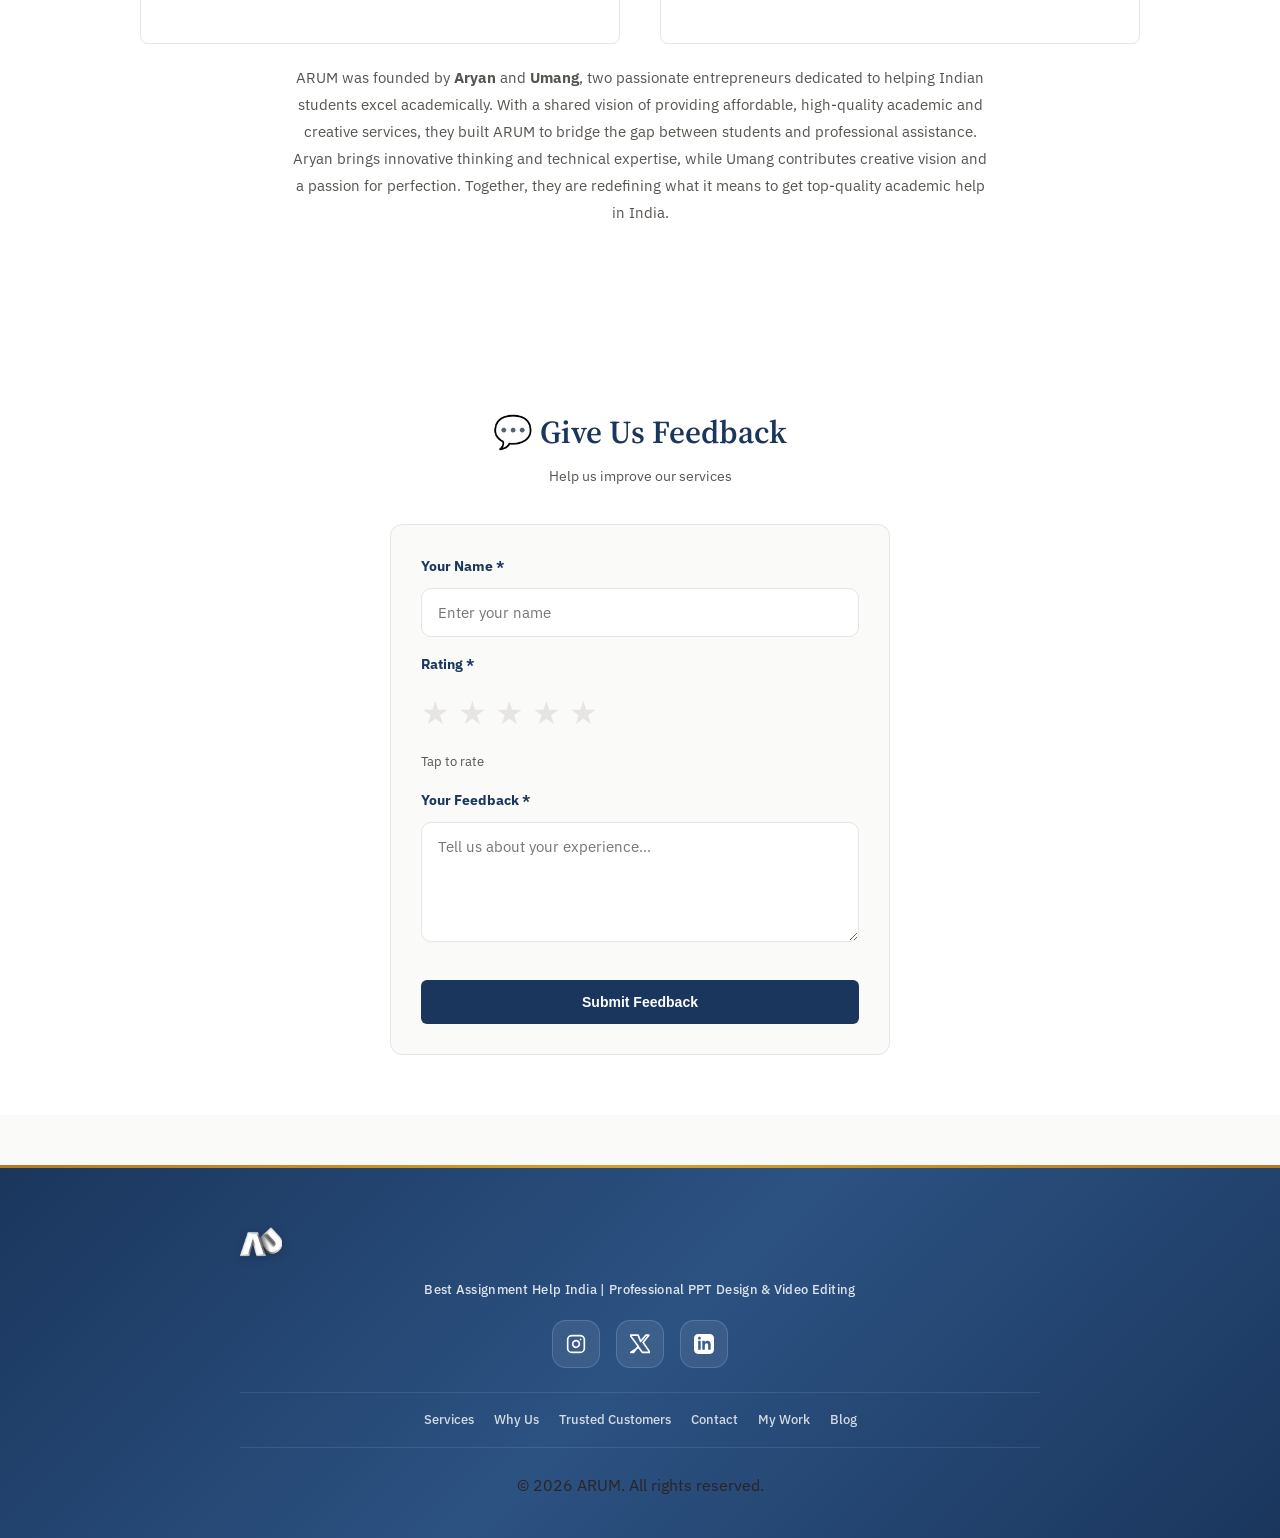
==== commit 08fd682c: "Update index.html" ====
--- a/index.html
+++ b/index.html
@@ -620,6 +620,7 @@
             <li><a href="#services">Services</a></li>
             <li><a href="#my-orders" style="color: var(--warm-gold); font-weight: 700;">🛒 My Orders</a></li>
             <li><a href="#why-us">Why Us</a></li>
+            <li><a href="#trusted-customers">Trusted Customers</a></li>
             <li><a href="#contact">Contact</a></li>
             <li><a href="my-work.html">My Work</a></li>
             <li><a href="how-it-work.html" target="_blank">How It Work</a></li>
@@ -645,6 +646,7 @@
       <a href="#services" onclick="closeMobileNav()">Services</a>
       <a href="#my-orders" onclick="closeMobileNav()" style="background: rgba(183,121,31,0.1); color: #b7791f;">🛒 My Orders</a>
       <a href="#why-us" onclick="closeMobileNav()">Why Us</a>
+      <a href="#trusted-customers" onclick="closeMobileNav()">Trusted Customers</a>
       <a href="#contact" onclick="closeMobileNav()">Contact</a>
       <a href="my-work.html" onclick="closeMobileNav()">My Work</a>
       <a href="how-it-work.html" target="_blank" onclick="closeMobileNav()">How It Work</a>
@@ -981,6 +983,7 @@
       <div class="footer-links">
         <a href="#services">Services</a>
         <a href="#why-us">Why Us</a>
+        <a href="#trusted-customers">Trusted Customers</a>
         <a href="#contact">Contact</a>
         <a href="my-work.html">My Work</a>
         <a href="blog.html">Blog</a>
@@ -1329,6 +1332,3 @@
   <!-- 🚀 CACHE FIX v3.0: Versioned Script -->
   <script src="https://cdn.jsdelivr.net/npm/@supabase/supabase-js@2" defer></script>
   <script type="module" src="script.js?v=4.1"></script>
-</body>
-
-</html>
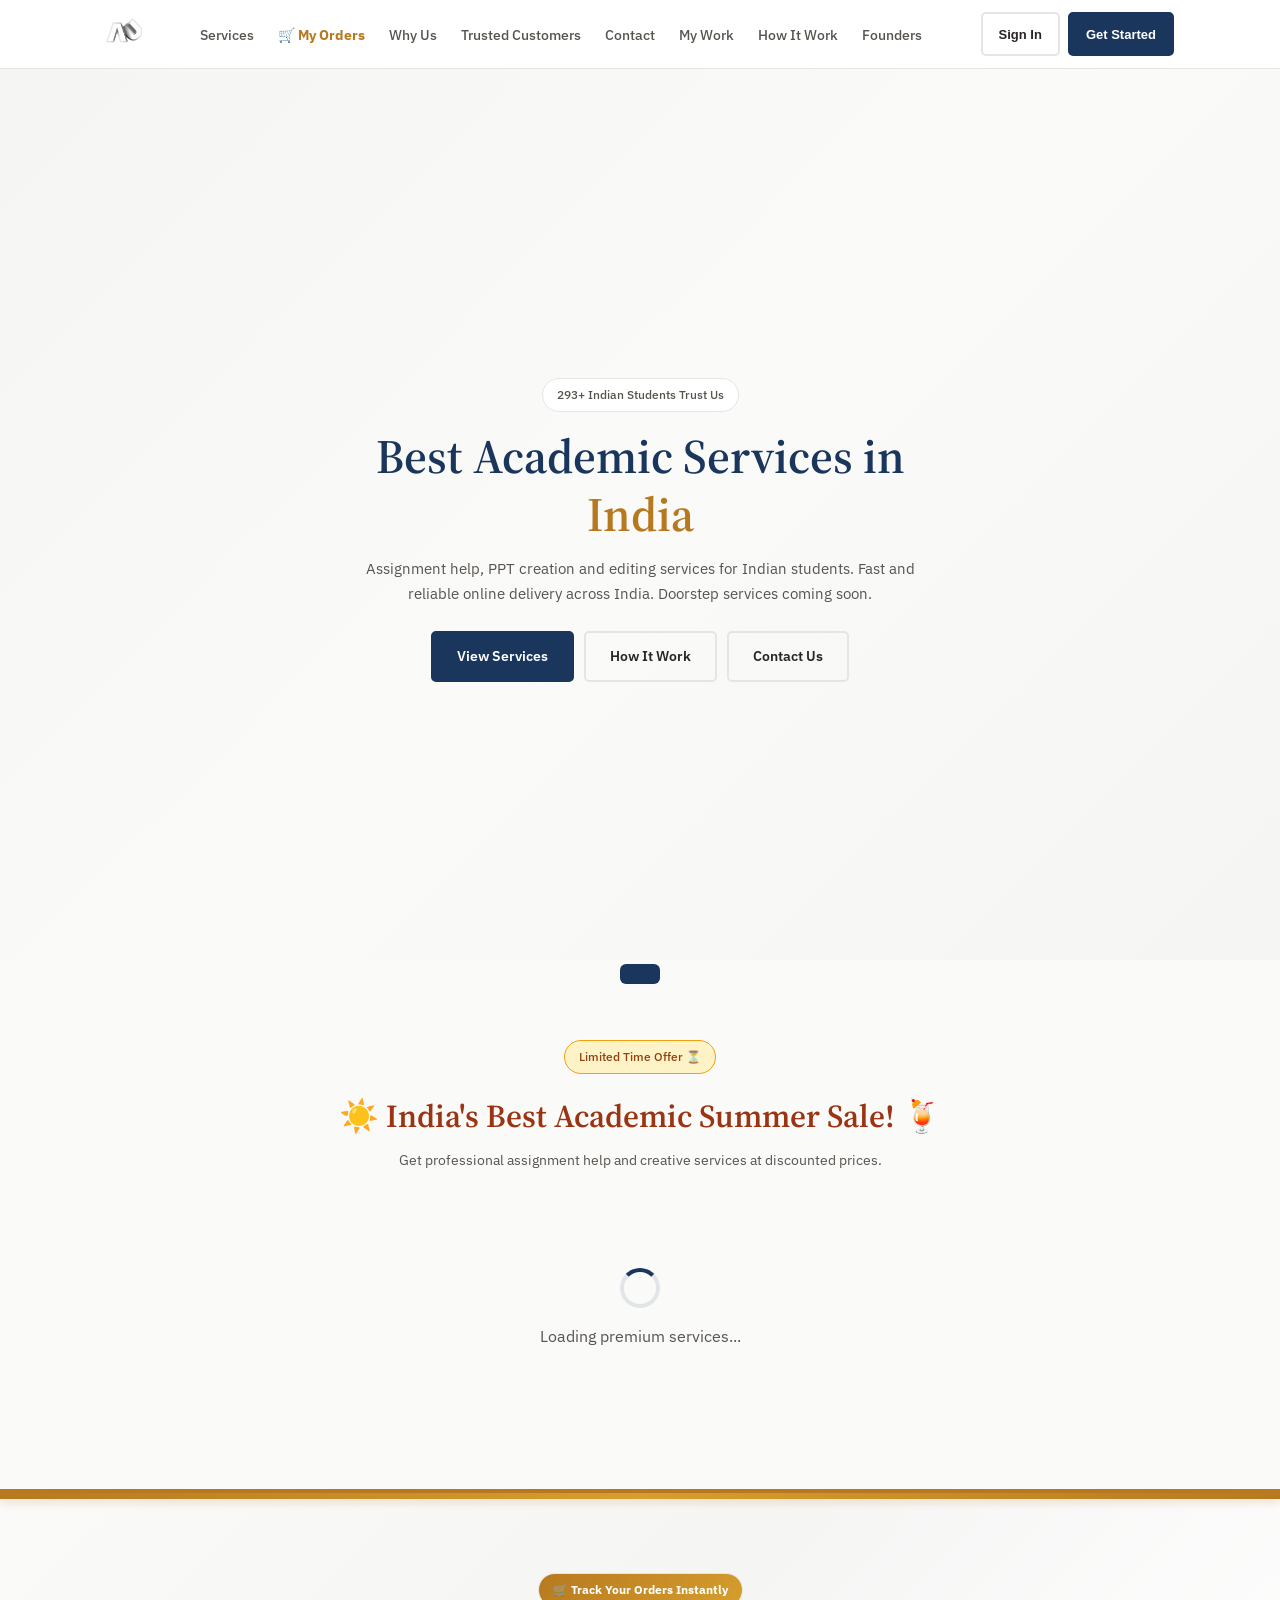
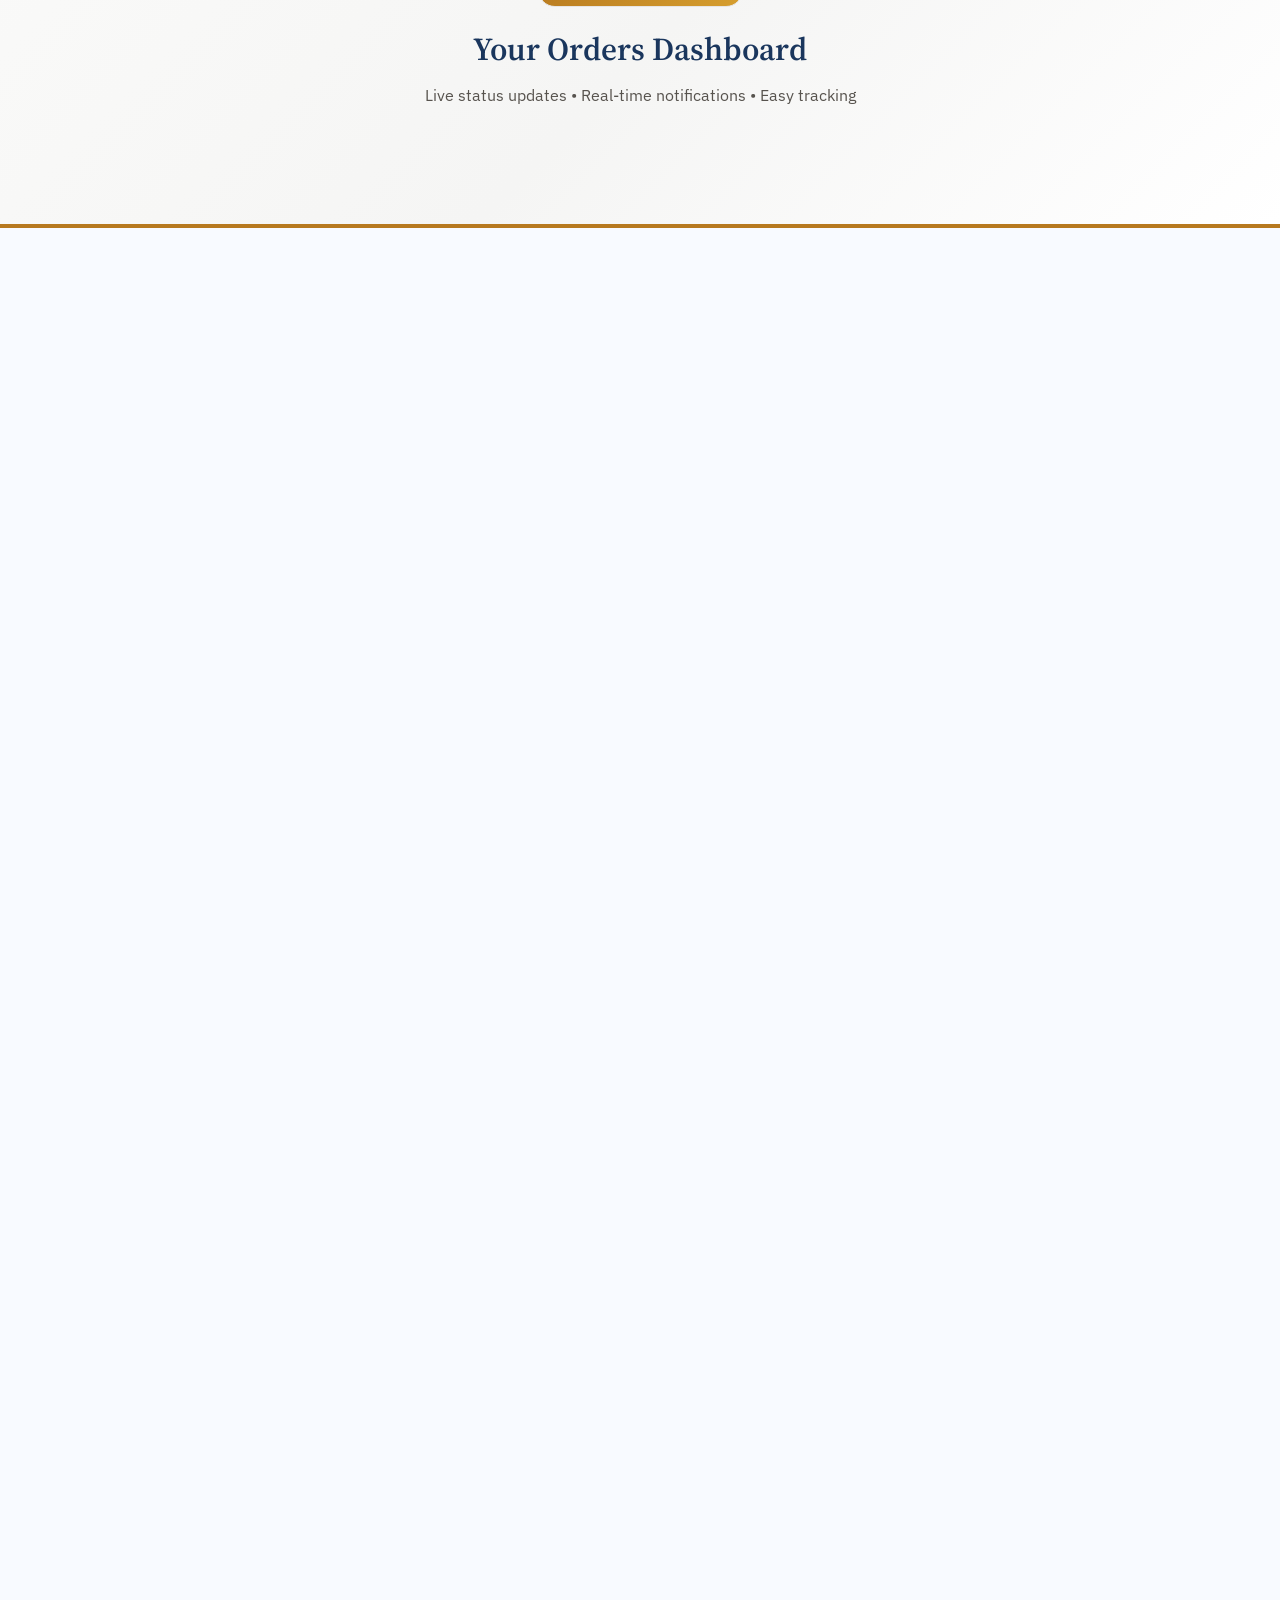
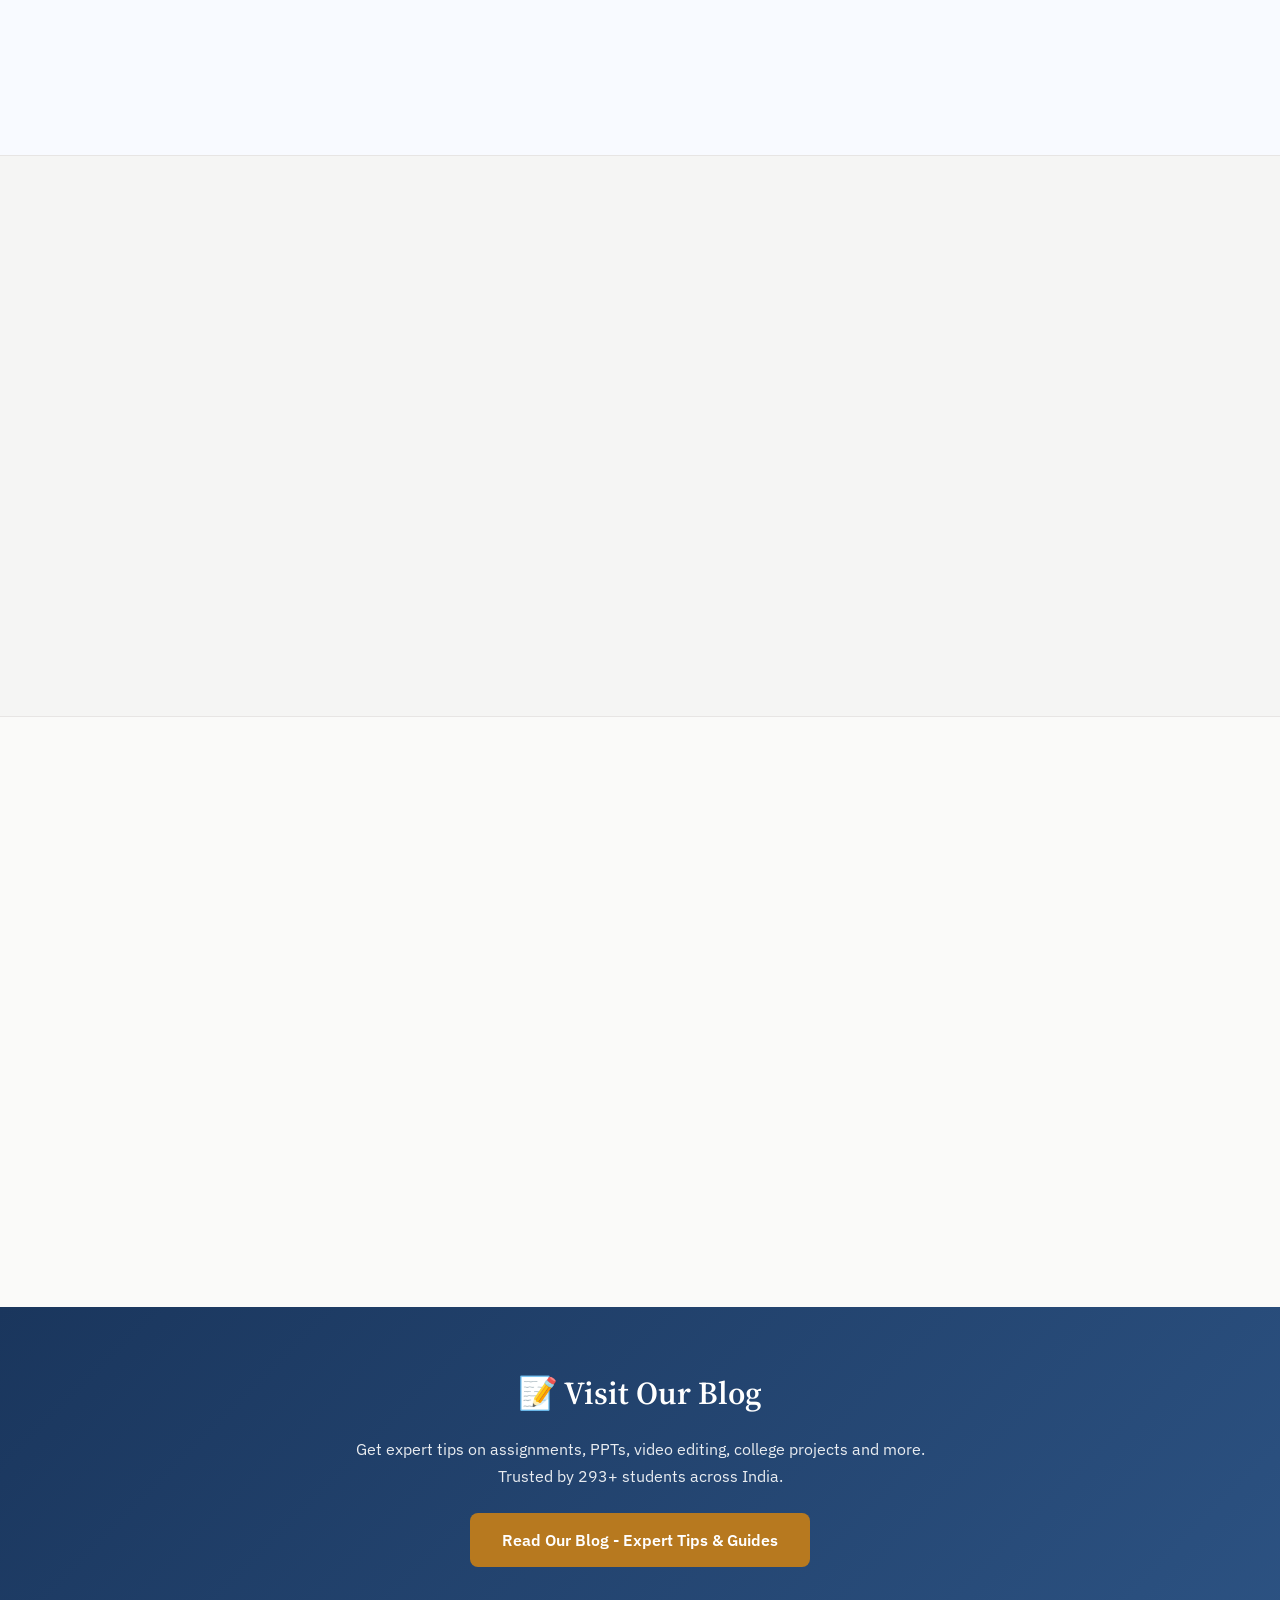
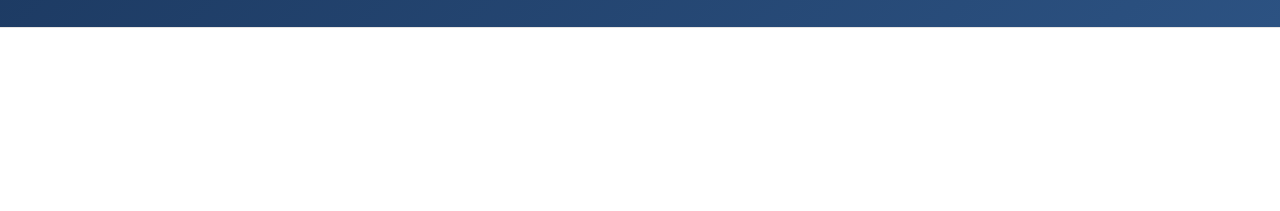
==== commit dcca7243: "Update index.html" ====
--- a/index.html
+++ b/index.html
@@ -602,15 +602,13 @@
   <link
     href="https://fonts.googleapis.com/css2?family=Source+Serif+4:wght@400;500;600;700&family=IBM+Plex+Sans:wght@400;500;600;700&family=Dancing+Script:wght@400..700&display=swap"
     rel="stylesheet">
-
-  <!-- 🚀 CACHE FIX v3.0: Versioned CSS -->
-  <link rel="stylesheet" href="critical.css?v=4.1">
-  <link rel="stylesheet" href="style.css?v=4.1" media="print" onload="this.media='all'">
-  <noscript>
-    <link rel="stylesheet" href="style.css?v=4.1">
-  </noscript>
-
-<body>
+  <!-- 🚀 CACHE FIX v4.2: Versioned CSS -->
+  <link rel="stylesheet" href="critical.css?v=4.2">
+  <link rel="stylesheet" href="style.css?v=4.2">
+</head>
+
+<body class="site-body">
+  <div class="festival-decor"></div>
   <div class="site-content">
     <header>
       <div class="container header-inner">
@@ -661,8 +659,8 @@
       <section class="hero">
       <div class="hero-content">
         <span class="badge">293+ Indian Students Trust Us</span>
-        <h1>Best Academic Services in <span>India</span></h1>
-        <p>Assignment help, PPT creation and editing services for Indian students. Fast and reliable online delivery
+        <h1 id="hero-title">Best Academic Services in <span>India</span></h1>
+        <p id="hero-desc">Assignment help, PPT creation and editing services for Indian students. Fast and reliable online delivery
           across India. Doorstep services coming soon.</p>
         <div class="hero-btns">
           <a href="#services" class="btn btn-solid">View Services</a>
@@ -672,7 +670,7 @@
       </div>
     </section>
 
-    <section class="services" id="services">
+    <section class="services content-visible" id="services">
       <div class="summer-decor">
         <span class="decor-item">☀️</span>
         <span class="decor-item">🍹</span>
@@ -685,9 +683,8 @@
       </div>
       <div class="container">
         <div class="section-center">
-          <span class="badge" style="background: #fef3c7; color: #92400e; border-color: #f59e0b;">Limited Time Offer
-            ⏳</span>
-          <h2 style="color: #9a3412;">☀️ India's Best Academic Summer Sale! 🍹</h2>
+          <span class="badge" id="service-sale-badge" style="background: #fef3c7; color: #92400e; border-color: #f59e0b;">Limited Time Offer ⏳</span>
+          <h2 id="service-sale-title" style="color: #9a3412;">☀️ India's Best Academic Summer Sale! 🍹</h2>
           <p>Get professional assignment help and creative services at discounted prices.</p>
         </div>
         <div class="services-grid" id="dynamic-services-grid">
@@ -701,7 +698,7 @@
     </section>
 
     <!-- Prominent My Orders Section - Moved here for better visibility -->
-    <section class="my-orders prominent-orders" id="my-orders">
+    <section class="my-orders prominent-orders content-visible" id="my-orders">
       <div class="container">
         <div class="section-center">
           <span class="badge" style="background: linear-gradient(135deg, #b7791f, #d69e2e); color: white; font-weight: 700;">🛒 Track Your Orders Instantly</span>
@@ -714,12 +711,12 @@
       </div>
     </section>
 
-    <section class="why-us" id="why-us">
+    <section class="why-us content-visible" id="why-us">
       <div class="container">
         <div class="section-center">
           <span class="badge" style="background: linear-gradient(135deg, #1a365d, #2c5282); color: white; border: none;">✦ The ARUM Difference</span>
-          <h2>Why 293+ Students Trust Us</h2>
-          <p>Consistency, quality, and lightning-fast delivery — that's the ARUM promise.</p>
+          <h2 id="why-title">Why 293+ Students Trust Us</h2>
+          <p id="why-subtitle">Consistency, quality, and lightning-fast delivery — that's the ARUM promise.</p>
         </div>
         <div class="why-grid-modern">
           <!-- Card 1 -->
@@ -728,8 +725,8 @@
             <div class="why-icon-wrap">
               <svg xmlns="http://www.w3.org/2000/svg" width="26" height="26" viewBox="0 0 24 24" fill="none" stroke="currentColor" stroke-width="2" stroke-linecap="round" stroke-linejoin="round"><path d="M12 22s8-4 8-10V5l-8-3-8 3v7c0 6 8 10 8 10z"></path></svg>
             </div>
-            <h3>Quality Precision</h3>
-            <p>Every project undergoes a multi-layer quality assurance check. We don't deliver until it's perfect — no exceptions.</p>
+            <h3 id="why-c1-title">Quality Precision</h3>
+            <p id="why-c1-desc">Every project undergoes a multi-layer quality assurance check. We don't deliver until it's perfect — no exceptions.</p>
             <div class="why-tag">Multi-Layer QA</div>
           </div>
           <!-- Card 2 -->
@@ -738,8 +735,8 @@
             <div class="why-icon-wrap" style="background: linear-gradient(135deg, #b7791f, #d69e2e);">
               <svg xmlns="http://www.w3.org/2000/svg" width="26" height="26" viewBox="0 0 24 24" fill="none" stroke="currentColor" stroke-width="2" stroke-linecap="round" stroke-linejoin="round"><circle cx="12" cy="12" r="10"></circle><polyline points="12 6 12 12 16 14"></polyline></svg>
             </div>
-            <h3>Rapid Turnaround</h3>
-            <p>We deliver high-impact results on or before your deadline. Same-day urgent delivery available with 100% commitment.</p>
+            <h3 id="why-c2-title">Rapid Turnaround</h3>
+            <p id="why-c2-desc">We deliver high-impact results on or before your deadline. Same-day urgent delivery available with 100% commitment.</p>
             <div class="why-tag" style="background: rgba(183,121,31,0.1); color: #b7791f;">Fast Delivery</div>
           </div>
           <!-- Card 3 -->
@@ -748,8 +745,8 @@
             <div class="why-icon-wrap" style="background: linear-gradient(135deg, #15803d, #16a34a);">
               <svg xmlns="http://www.w3.org/2000/svg" width="26" height="26" viewBox="0 0 24 24" fill="none" stroke="currentColor" stroke-width="2" stroke-linecap="round" stroke-linejoin="round"><path d="M21 15a2 2 0 0 1-2 2H7l-4 4V5a2 2 0 0 1 2-2h14a2 2 0 0 1 2 2z"></path></svg>
             </div>
-            <h3>Dedicated Support</h3>
-            <p>Your success is our mission. Get 24/7 personal support from our team throughout your project from start to finish.</p>
+            <h3 id="why-c3-title">Dedicated Support</h3>
+            <p id="why-c3-desc">Your success is our mission. Get 24/7 personal support from our team throughout your project from start to finish.</p>
             <div class="why-tag" style="background: rgba(21,128,61,0.1); color: #15803d;">24/7 Support</div>
           </div>
         </div>
@@ -763,7 +760,7 @@
       </div>
     </section>
 
-    <section class="trusted-customers" id="trusted-customers">
+    <section class="trusted-customers content-visible" id="trusted-customers">
       <div class="container">
         <div class="section-center">
           <span class="badge" style="background: var(--white); color: var(--deep-blue);">Real Stories • Real Results</span>
@@ -779,12 +776,12 @@
       </div>
     </section>
 
-    <section class="contact" id="contact">
+    <section class="contact content-visible" id="contact">
       <div class="container contact-container">
         <div class="contact-info">
           <span class="badge" style="background: rgba(183,121,31,0.1); color: var(--warm-gold);">Contact ARUM 🤝</span>
-          <h2>Ready for the Best Academic Services in India?</h2>
-          <p>Our experts are always available to help you with your academic and creative needs. Choose your preferred
+          <h2 id="contact-title">Ready for the Best Academic Services in India?</h2>
+          <p id="contact-desc">Our experts are always available to help you with your academic and creative needs. Choose your preferred
             method of communication.</p>
           <div class="contact-stats">
             <div class="stat-item"><span>293+</span>
@@ -850,7 +847,7 @@
       </div>
     </section>
 
-    <section class="founders" id="founders">
+    <section class="founders content-visible" id="founders">
       <div class="container">
         <div class="section-center">
           <h2>Meet The Founders</h2>
@@ -951,44 +948,66 @@
   </div> <!-- End site-content -->
 
   <footer>
-    <div class="footer-content">
-      <div class="footer-logo">
-        <img src="LOGO.png" alt="ARUM - Trusted Academic Partner for Indian Students" loading="lazy">
-        <p>Best Assignment Help India | Professional PPT Design & Video Editing</p>
-      </div>
-      <div class="footer-social">
-        <a href="https://www.instagram.com/arumwork?igsh=NnNpaHpuODBvbzc2" target="_blank" class="social-link"
-          aria-label="Follow us on Instagram">
-          <svg xmlns="http://www.w3.org/2000/svg" width="24" height="24" viewBox="0 0 24 24" fill="none"
-            stroke="currentColor" stroke-width="2" stroke-linecap="round" stroke-linejoin="round">
-            <rect x="2" y="2" width="20" height="20" rx="5" ry="5"></rect>
-            <path d="M16 11.37A4 4 0 1 1 12.63 8 4 4 0 0 1 16 11.37z"></path>
-            <line x1="17.5" y1="6.5" x2="17.51" y2="6.5"></line>
-          </svg>
-        </a>
-        <a href="https://x.com/arumwork24" target="_blank" class="social-link twitter-link" aria-label="Follow us on X">
-          <svg xmlns="http://www.w3.org/2000/svg" width="24" height="24" viewBox="0 0 24 24" fill="none"
-            stroke="currentColor" stroke-width="2" stroke-linecap="round" stroke-linejoin="round">
-            <path d="M18.9 1.43h3.71l-6.9 8.83L24 22H14.69l-4.35-6.12L.87 22H4.4l5.5-7.35L0 1.43h9.81L12.75 8.9z" />
-          </svg>
-        </a>
-        <a href="https://www.linkedin.com/in/arum-work-7533113b7" target="_blank" class="social-link linkedin-link"
-          aria-label="Follow us on LinkedIn">
-          <svg xmlns="http://www.w3.org/2000/svg" width="24" height="24" viewBox="0 0 24 24" fill="currentColor">
-            <path
-              d="M19 0h-14c-2.761 0-5 2.239-5 5v14c0 2.761 2.239 5 5 5h14c2.762 0 5-2.239 5-5v-14c0-2.761-2.238-5-5-5zm-11 19h-3v-11h3v11zm-1.5-12.268c-.966 0-1.75-.79-1.75-1.764s.784-1.764 1.75-1.764 1.75.79 1.75 1.764-.783 1.764-1.75 1.764zm13.5 12.268h-3v-5.604c0-3.368-4-3.113-4 0v5.604h-3v-11h3v1.765c1.396-2.586 7-2.777 7 2.476v6.759z" />
-          </svg>
-        </a>
-      </div>
-      <div class="footer-links">
-        <a href="#services">Services</a>
-        <a href="#why-us">Why Us</a>
-        <a href="#trusted-customers">Trusted Customers</a>
-        <a href="#contact">Contact</a>
-        <a href="my-work.html">My Work</a>
-        <a href="blog.html">Blog</a>
-      </div>
-      © 2026 ARUM. All rights reserved.
+    <div class="footer-container">
+      <!-- Column 1: Info -->
+      <div class="footer-col">
+        <h3>Info</h3>
+        <ul>
+          <li><a href="#services">Services</a></li>
+          <li><a href="#why-us">Why Us</a></li>
+          <li><a href="#trusted-customers">Trusted Customers</a></li>
+          <li><a href="#contact">Contact</a></li>
+          <li><a href="sitemap.xml">Sitemap</a></li>
+        </ul>
+      </div>
+
+      <!-- Column 2: Getting Started -->
+      <div class="footer-col">
+        <h3>Getting Started</h3>
+        <ul>
+          <li><a href="#" onclick="openModal('login'); return false;">Sign In</a></li>
+          <li><a href="#" onclick="openModal('signup'); return false;">Create Account</a></li>
+          <li><a href="how-it-work.html">How It Works</a></li>
+          <li><a href="#my-orders">Track Orders</a></li>
+        </ul>
+      </div>
+
+      <!-- Column 3: Resources -->
+      <div class="footer-col">
+        <h3>Resources</h3>
+        <ul>
+          <li><a href="blog.html">Our Blog</a></li>
+          <li><a href="#" onclick="showTerms(event)">Terms & Conditions</a></li>
+          <li><a href="mailto:arumwork24@gmail.com">Support Email</a></li>
+        </ul>
+      </div>
+
+      <!-- Column 4: Newsletter -->
+      <div class="footer-col">
+        <h3>Newsletter</h3>
+        <p>Subscribe to our newsletter for a weekly dose of news, updates and exclusive offers.</p>
+        <div class="newsletter-form">
+          <input type="email" placeholder="Your email" id="newsletter-email">
+          <button onclick="subscribeNewsletter()">Subscribe</button>
+        </div>
+        <div class="footer-social-modern">
+          <a href="https://www.instagram.com/arumwork?igsh=NnNpaHpuODBvbzc2" target="_blank" aria-label="Instagram">
+            <svg xmlns="http://www.w3.org/2000/svg" width="20" height="20" viewBox="0 0 24 24" fill="none" stroke="currentColor" stroke-width="2" stroke-linecap="round" stroke-linejoin="round"><rect x="2" y="2" width="20" height="20" rx="5" ry="5"></rect><path d="M16 11.37A4 4 0 1 1 12.63 8 4 4 0 0 1 16 11.37z"></path><line x1="17.5" y1="6.5" x2="17.51" y2="6.5"></line></svg>
+          </a>
+          <a href="https://x.com/arumwork24" target="_blank" aria-label="X (Twitter)">
+            <svg xmlns="http://www.w3.org/2000/svg" width="20" height="20" viewBox="0 0 24 24" fill="none" stroke="currentColor" stroke-width="2" stroke-linecap="round" stroke-linejoin="round"><path d="M22 4s-.7 2.1-2 3.4c1.6 10-9.4 17.3-18 11.6 2.2.1 4.4-.6 6-2C3 15.5.5 9.6 3 5c2.2 2.6 5.6 4.1 9 4-.9-4.2 4-6.6 7-3.8 1.1 0 3-1.2 3-1.2z"></path></svg>
+          </a>
+          <a href="https://www.linkedin.com/in/arum-work-7533113b7" target="_blank" aria-label="LinkedIn">
+            <svg xmlns="http://www.w3.org/2000/svg" width="20" height="20" viewBox="0 0 24 24" fill="none" stroke="currentColor" stroke-width="2" stroke-linecap="round" stroke-linejoin="round"><path d="M16 8a6 6 0 0 1 6 6v7h-4v-7a2 2 0 0 0-2-2 2 2 0 0 0-2 2v7h-4v-7a6 6 0 0 1 6-6z"></path><rect x="2" y="9" width="4" height="12"></rect><circle cx="4" cy="4" r="2"></circle></svg>
+          </a>
+          <a href="https://wa.me/917979082730" target="_blank" aria-label="WhatsApp">
+            <svg xmlns="http://www.w3.org/2000/svg" width="20" height="20" viewBox="0 0 24 24" fill="none" stroke="currentColor" stroke-width="2" stroke-linecap="round" stroke-linejoin="round"><path d="M21 11.5a8.38 8.38 0 0 1-.9 3.8 8.5 8.5 0 0 1-7.6 4.7 8.38 8.38 0 0 1-3.8-.9L3 21l1.9-5.7a8.38 8.38 0 0 1-.9-3.8 8.5 8.5 0 0 1 4.7-7.6 8.38 8.38 0 0 1 3.8-.9h.5a8.48 8.48 0 0 1 8 8v.5z"></path></svg>
+          </a>
+        </div>
+      </div>
+    </div>
+    <div class="footer-bottom">
+      &copy; 2026 ARUM. All rights reserved. Professional Academic Services for Indian Students.
     </div>
   </footer>
 
@@ -999,7 +1018,7 @@
       <button class="modal-close" onclick="closeOrderModal()">×</button>
       <h2 id="orderServiceTitle">Order Service</h2>
       <p id="orderServicePrice">₹229</p>
-      <div class="form-group"><label>Describe Your Idea *</label><textarea id="orderDescription"
+      <div class="form-group"><label>Describe Your Idea *</label><textarea id="orderDescription" oninput="updateProceedButton()"
           placeholder="Describe your project requirements in detail..."></textarea></div>
       <div class="form-group"><label>Upload Raw Material (Optional)</label>
         <div class="file-upload" onclick="document.getElementById('fileInput').click()">
@@ -1033,14 +1052,14 @@
         </div>
       </div>
       <div class="form-group"><label>Your Details *</label>
-        <div class="form-row"><input type="text" id="orderFirstName" placeholder="First Name"><input type="text"
-            id="orderLastName" placeholder="Last Name"></div>
-      </div>
-      <div class="form-group"><input type="tel" id="orderPhone" placeholder="Phone Number *"></div>
-      <div class="form-group"><label>Project Summary</label><textarea id="orderSummary"
+        <div class="form-row"><input type="text" id="orderFirstName" oninput="updateProceedButton()" placeholder="First Name"><input type="text"
+            id="orderLastName" oninput="updateProceedButton()" placeholder="Last Name"></div>
+      </div>
+      <div class="form-group"><input type="tel" id="orderPhone" oninput="updateProceedButton()" placeholder="Phone Number *"></div>
+      <div class="form-group"><label>Project Summary</label><textarea id="orderSummary" oninput="updateProceedButton()"
           placeholder="Any additional notes..."></textarea></div>
       <div class="terms-checkbox">
-        <input type="checkbox" id="termsCheck"><label for="termsCheck">I agree to the <a href="#"
+        <input type="checkbox" id="termsCheck" onchange="updateProceedButton()"><label for="termsCheck">I agree to the <a href="#"
             onclick="showTerms(event)">Terms and Conditions</a> *</label>
       </div>
       <button class="btn-full" id="proceedBtn" onclick="proceedToPayment()" disabled>Proceed to Payment</button>
@@ -1331,4 +1350,7 @@
 
   <!-- 🚀 CACHE FIX v3.0: Versioned Script -->
   <script src="https://cdn.jsdelivr.net/npm/@supabase/supabase-js@2" defer></script>
-  <script type="module" src="script.js?v=4.1"></script>
+  <script type="module" src="script.js?v=4.2"></script>
+</body>
+
+</html>
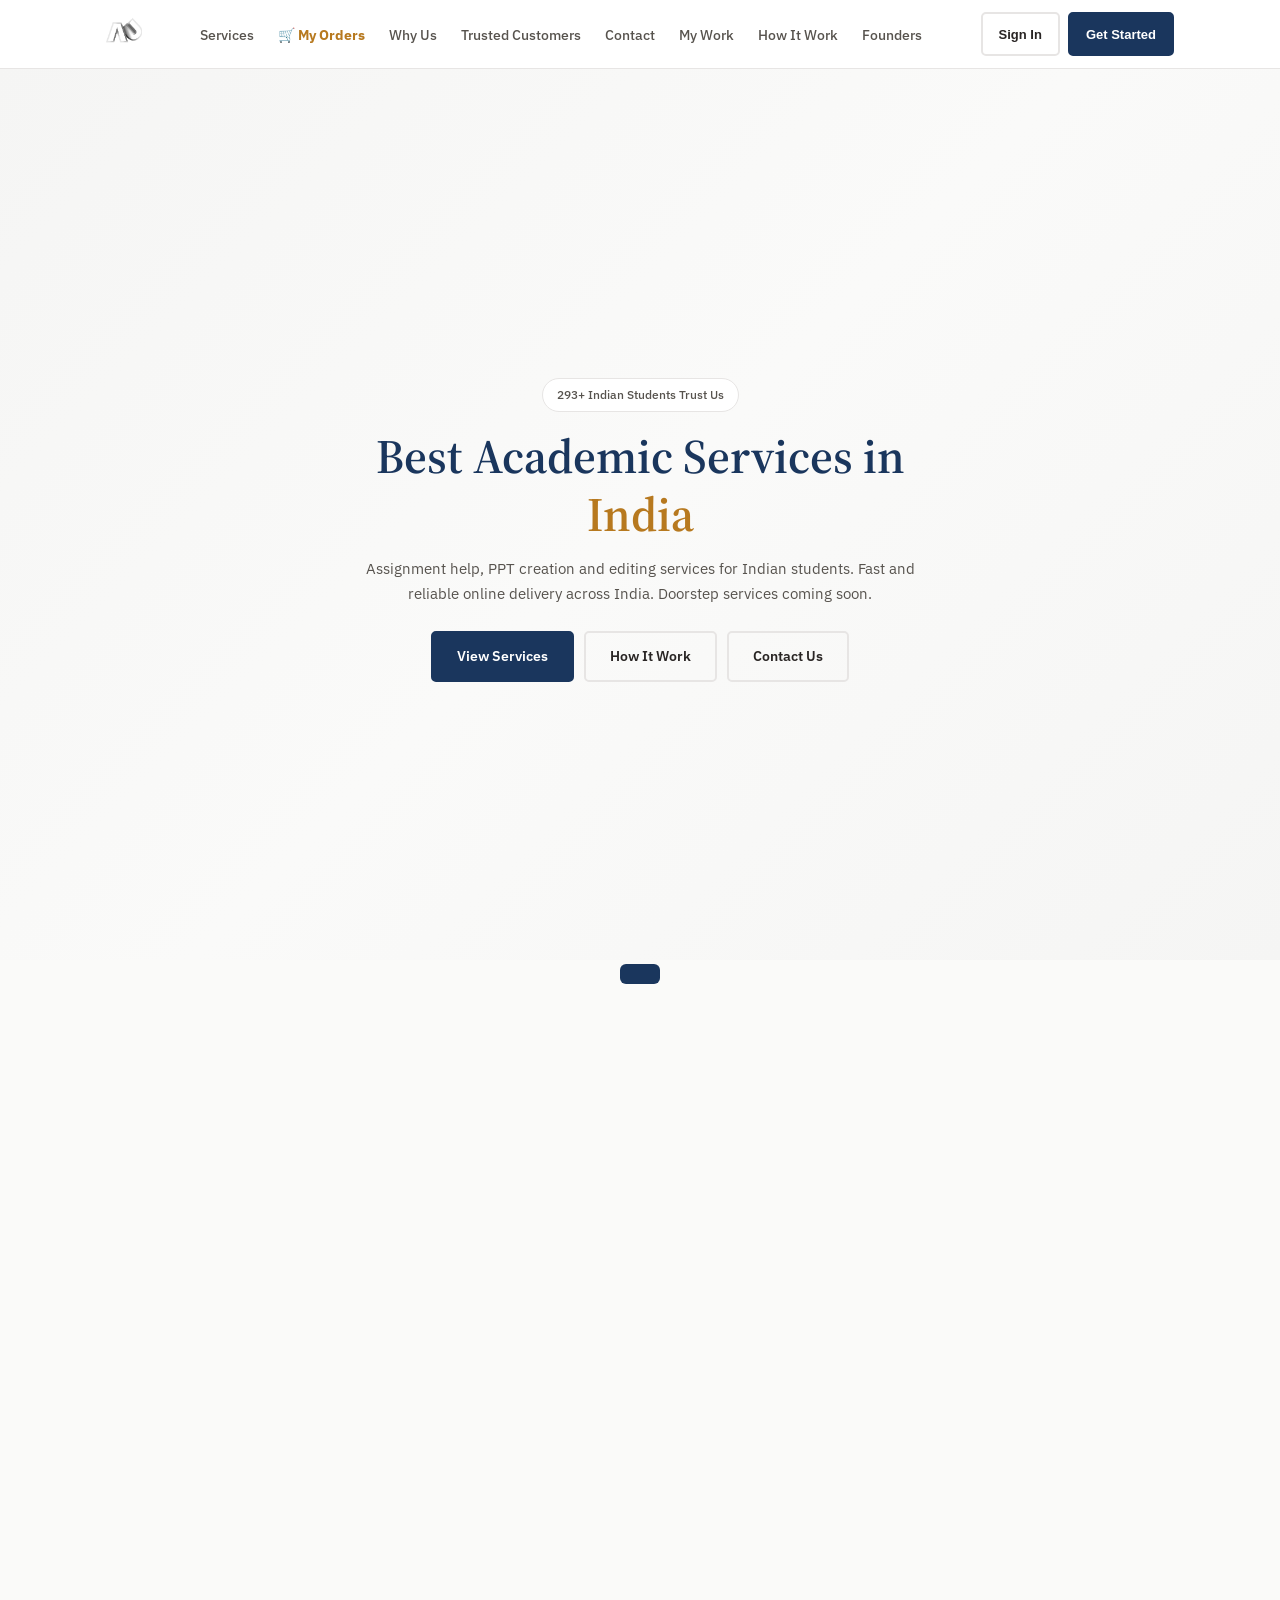
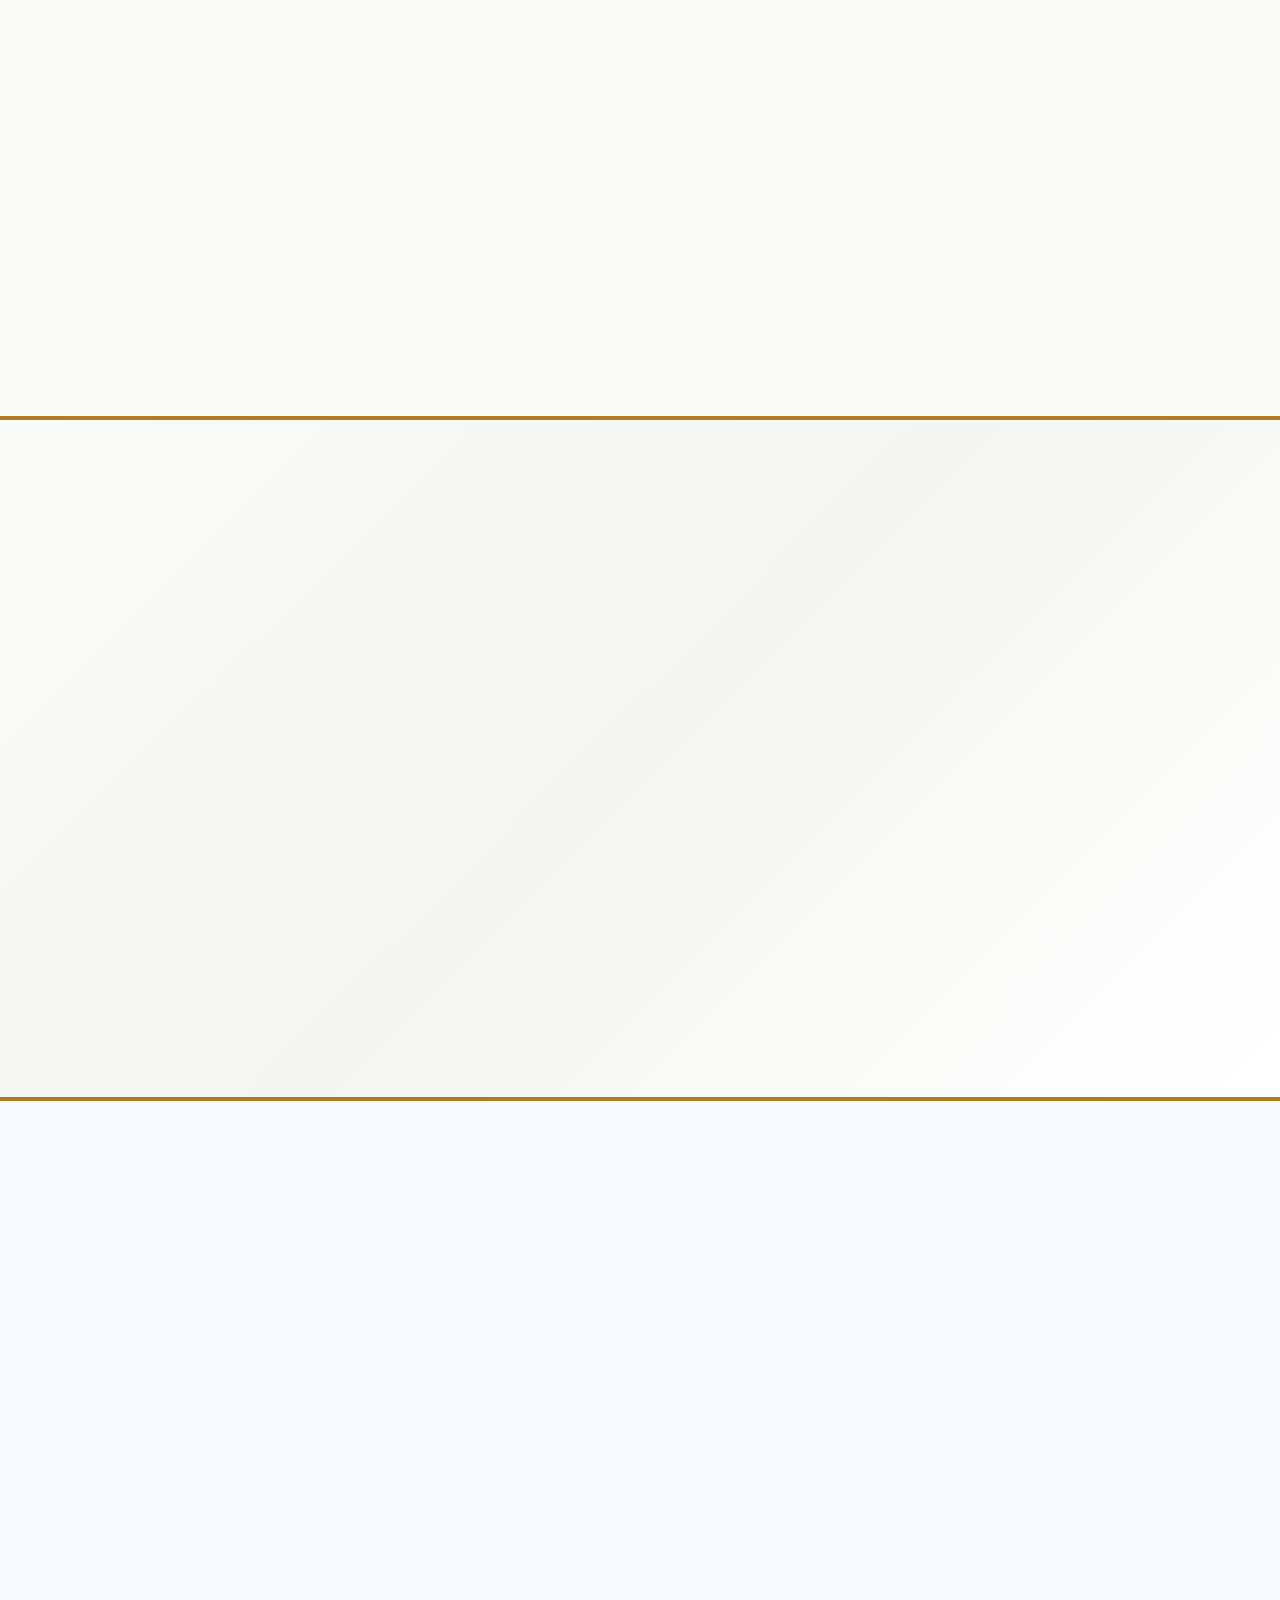
==== commit 9f6489ce: "Update index.html" ====
--- a/index.html
+++ b/index.html
@@ -608,7 +608,6 @@
 </head>
 
 <body class="site-body">
-  <div class="festival-decor"></div>
   <div class="site-content">
     <header>
       <div class="container header-inner">
@@ -656,7 +655,7 @@
     </nav>
 
     <main id="main-content">
-      <section class="hero">
+      <section class="hero" id="hero">
       <div class="hero-content">
         <span class="badge">293+ Indian Students Trust Us</span>
         <h1 id="hero-title">Best Academic Services in <span>India</span></h1>
@@ -1313,6 +1312,96 @@
     </div>
   </div>
 
+  <div class="modal-mask" id="webPlansModal">
+    <div class="modal-box" style="max-width: 900px;">
+      <button class="modal-close" onclick="closeWebPlansModal()">×</button>
+      <div style="text-align: center; margin-bottom: 25px;">
+          <h2 style="font-family: 'Source Serif 4', serif; color: var(--deep-blue); font-size: 26px;">Choose Your Website Plan</h2>
+          <p style="color: var(--medium-gray); font-size: 14px;">Select a package that best fits your needs</p>
+      </div>
+      
+      <div class="web-plans-grid" style="display: grid; grid-template-columns: repeat(auto-fit, minmax(250px, 1fr)); gap: 15px; max-height: 70vh; overflow-y: auto; padding: 10px;">
+          <!-- Landing Page -->
+          <div class="web-plan-card" onclick="handlePlanSelection('Landing Page', 2999, 'Single page high-converting landing for your business.')">
+              <h3>📢 Landing Page</h3>
+              <div class="price">₹2,999</div>
+              <ul>
+                  <li>Effective Layout</li>
+                  <li>Fast Loading</li>
+                  <li>Mobile Ready</li>
+                  <li>Lead Capture</li>
+              </ul>
+              <button class="btn btn-solid" style="width: 100%;">Select This Plan</button>
+          </div>
+
+          <!-- Basic Website -->
+          <div class="web-plan-card" onclick="handlePlanSelection('Basic Website', 3500, '3-5 Pages simple and informative website.')">
+              <h3>🏢 Basic Website</h3>
+              <div class="price">₹3,500</div>
+              <ul>
+                  <li>3–5 Pages</li>
+                  <li>Simple Design</li>
+                  <li>Mobile Friendly</li>
+                  <li>Basic Content</li>
+              </ul>
+              <button class="btn btn-solid" style="width: 100%;">Select This Plan</button>
+          </div>
+
+          <!-- Blog Website -->
+          <div class="web-plan-card" onclick="handlePlanSelection('Blog Website', 3999, 'Perfect for writers and content creators.')">
+              <h3>✍️ Blog Website</h3>
+              <div class="price">₹3,999</div>
+              <ul>
+                  <li>SEO Friendly</li>
+                  <li>Custom Setup</li>
+                  <li>Easy Posting</li>
+                  <li>Modern Style</li>
+              </ul>
+              <button class="btn btn-solid" style="width: 100%;">Select This Plan</button>
+          </div>
+
+          <!-- Small Business -->
+          <div class="web-plan-card" onclick="handlePlanSelection('Small Business Website', 6999, 'Advanced business website for growth.')">
+              <h3>🟡 Small Business</h3>
+              <div class="price">₹6,999</div>
+              <ul>
+                  <li>5–10 Pages</li>
+                  <li>Contact Form</li>
+                  <li>SEO Setup</li>
+                  <li>Secure Code</li>
+              </ul>
+              <button class="btn btn-solid" style="width: 100%;">Select This Plan</button>
+          </div>
+
+          <!-- E-commerce -->
+          <div class="web-plan-card" onclick="handlePlanSelection('E-commerce Website', 12999, 'Sell products online with ease.')">
+              <h3>🛒 E-commerce</h3>
+              <div class="price">₹12,999</div>
+              <ul>
+                  <li>Add to Cart</li>
+                  <li>Payment Link</li>
+                  <li>Order Dashboard</li>
+                  <li>Inventory Sync</li>
+              </ul>
+              <button class="btn btn-solid" style="width: 100%;">Select This Plan</button>
+          </div>
+
+          <!-- Custom / Web App -->
+          <div class="web-plan-card" onclick="handlePlanSelection('Custom Website / Web App', 19000, 'Tailored features and complex apps.')">
+              <h3>🚀 Custom App</h3>
+              <div class="price">₹19,000</div>
+              <ul>
+                  <li>Advanced Logic</li>
+                  <li>Dashboard/Login</li>
+                  <li>Scalable App</li>
+                  <li>Full Customization</li>
+              </ul>
+              <button class="btn btn-solid" style="width: 100%;">Select This Plan</button>
+          </div>
+      </div>
+    </div>
+  </div>
+
   <div class="toast-msg" id="toast"></div>
 
   <!-- CUSTOM CONFIRM MODAL -->
--- a/style.css
+++ b/style.css
@@ -114,7 +114,159 @@
 }
 
 .summer-decor {
-    display: none; /* Removed for professional feel and speed */
+    display: none; /* Removed for professional feel */
+}
+/* ==================== FOOTER REDESIGN ==================== */
+footer {
+    background: #050816;
+    color: #ffffff;
+    padding: 80px 0 40px;
+    font-family: 'IBM Plex Sans', sans-serif;
+}
+
+.footer-container {
+    max-width: 1200px;
+    margin: 0 auto;
+    padding: 0 20px;
+    display: grid;
+    grid-template-columns: repeat(4, 1fr);
+    gap: 40px;
+}
+
+.footer-col h3 {
+    color: #ffffff;
+    font-size: 18px;
+    font-weight: 600;
+    margin-bottom: 25px;
+    position: relative;
+}
+
+.footer-col ul {
+    list-style: none;
+    padding: 0;
+}
+
+.footer-col ul li {
+    margin-bottom: 15px;
+}
+
+.footer-col ul li a {
+    color: rgba(255, 255, 255, 0.7);
+    text-decoration: none;
+    font-size: 15px;
+    transition: 0.3s;
+}
+
+.footer-col ul li a:hover {
+    color: #ffffff;
+    padding-left: 5px;
+}
+
+.footer-col p {
+    color: rgba(255, 255, 255, 0.7);
+    font-size: 14px;
+    line-height: 1.6;
+    margin-bottom: 20px;
+}
+
+.newsletter-form {
+    display: flex;
+    gap: 10px;
+    background: rgba(255, 255, 255, 0.05);
+    padding: 5px;
+    border-radius: 8px;
+    border: 1px solid rgba(255, 255, 255, 0.1);
+}
+
+.newsletter-form input {
+    flex: 1;
+    background: transparent;
+    border: none;
+    padding: 12px 15px;
+    color: #ffffff;
+    outline: none;
+    font-size: 14px;
+}
+
+.newsletter-form button {
+    background: #ffffff;
+    color: #050816;
+    border: none;
+    padding: 10px 20px;
+    border-radius: 6px;
+    font-weight: 700;
+    font-size: 13px;
+    cursor: pointer;
+    transition: 0.3s;
+    text-transform: uppercase;
+}
+
+.newsletter-form button:hover {
+    background: #e0e0e0;
+}
+
+.footer-social-modern {
+    display: flex;
+    gap: 15px;
+    margin-top: 25px;
+}
+
+.footer-social-modern a {
+    width: 36px;
+    height: 36px;
+    background: rgba(255, 255, 255, 0.05);
+    display: flex;
+    align-items: center;
+    justify-content: center;
+    border-radius: 50%;
+    color: rgba(255, 255, 255, 0.7);
+    transition: 0.3s;
+    text-decoration: none;
+}
+
+.footer-social-modern a:hover {
+    background: #ffffff;
+    color: #050816;
+    transform: translateY(-3px);
+}
+
+.footer-bottom {
+    max-width: 1200px;
+    margin: 60px auto 0;
+    padding: 20px;
+    border-top: 1px solid rgba(255, 255, 255, 0.1);
+    text-align: center;
+    color: rgba(255, 255, 255, 0.5);
+    font-size: 13px;
+}
+
+@media (max-width: 992px) {
+    .footer-container {
+        grid-template-columns: repeat(2, 1fr);
+    }
+}
+
+@media (max-width: 576px) {
+    .footer-container {
+        grid-template-columns: 1fr;
+    }
+    footer {
+        padding: 50px 0 30px;
+    }
+}
+
+/* Site Settings skeleton loading */
+.skeleton-text {
+    background: linear-gradient(90deg, #f0f0f0 25%, #e0e0e0 50%, #f0f0f0 75%);
+    background-size: 200% 100%;
+    animation: skeleton-loading 1.5s infinite;
+    border-radius: 4px;
+    display: inline-block;
+}
+
+@keyframes skeleton-loading {
+    0% { background-position: 200% 0; }
+    100% { background-position: -200% 0; }
 }
 
 .services-grid { display: grid; grid-template-columns: repeat(auto-fit, minmax(260px, 1fr)); gap: 24px; }
@@ -2045,3 +2197,85 @@
     .founder-card:hover { transform: none; }
     .why-card-modern:hover { transform: none; }
 }
+
+/* ==================== FESTIVAL THEMES (IMAGE-BASED SEPARATORS) ==================== */
+body { transition: background-color 0.5s ease, color 0.5s ease; position: relative; }
+
+/* Decoration Container - Positioned as a separator below header */
+.festival-decor {
+    position: absolute;
+    top: 60px;
+    left: 0;
+    width: 100%;
+    height: 100px;
+    z-index: 998;
+    pointer-events: none;
+    background-repeat: repeat-x;
+    background-position: top center;
+    background-size: auto 100%;
+    display: none;
+    filter: drop-shadow(0 4px 8px rgba(0,0,0,0.2));
+    border-bottom: 2px solid rgba(255,255,255,0.1);
+    transition: opacity 0.5s cubic-bezier(0.4, 0, 0.2, 1);
+}
+
+/* Theme specific separator lines */
+body.theme-diwali .festival-decor { border-bottom: 3px solid #f59e0b; }
+body.theme-independence .festival-decor { border-bottom: 3px solid #ff9933; }
+body.theme-winter .festival-decor { border-bottom: 3px solid #3b82f6; }
+body.theme-summer .festival-decor { border-bottom: 3px solid #fbbf24; }
+body.theme-holi .festival-decor { border-bottom: 3px solid #ec4899; }
+
+/* Show decor when a theme is active */
+body.theme-summer .festival-decor,
+body.theme-winter .festival-decor,
+body.theme-independence .festival-decor,
+body.theme-diwali .festival-decor,
+body.theme-holi .festival-decor {
+    display: block !important;
+}
+
+/* Diwali Theme 🪔 */
+body.theme-diwali { background-color: #fffbeb; }
+body.theme-diwali .festival-decor {
+    background-image: url("https://fmbnplpuitedqlvkddke.supabase.co/storage/v1/object/public/files/Happy%20DIwali.png");
+    height: 120px; /* Even bigger for Diwali */
+}
+
+/* Independence Day 🇮🇳 */
+body.theme-independence { background-color: #f8faff; }
+body.theme-independence .festival-decor {
+    background-image: url("https://fmbnplpuitedqlvkddke.supabase.co/storage/v1/object/public/files/india.png");
+}
+
+/* Holi Theme 🎨 */
+body.theme-holi { background-color: #fdf2f8; }
+body.theme-holi .festival-decor {
+    background-image: url("https://fmbnplpuitedqlvkddke.supabase.co/storage/v1/object/public/files/holi.png");
+}
+
+/* Winter Theme ❄️ */
+body.theme-winter { background-color: #f0f9ff; }
+body.theme-winter .festival-decor {
+    background-image: url("https://fmbnplpuitedqlvkddke.supabase.co/storage/v1/object/public/files/winter.png");
+}
+
+/* Summer Theme ☀️ */
+body.theme-summer { background-color: #fffaf0; }
+body.theme-summer .festival-decor {
+    background-image: url("https://fmbnplpuitedqlvkddke.supabase.co/storage/v1/object/public/files/summer.png");
+}
+
+/* LAG-FREE PERFORMANCE OPTIMIZATIONS */
+@media (max-width: 768px) {
+    .festival-decor {
+        height: 60px; /* Scaled down for mobile but still visible */
+        top: 55px; 
+    }
+}
+
+/* Smooth Transitions */
+body {
+    transition: background-color 0.4s cubic-bezier(0.4, 0, 0.2, 1);
+}
+
--- a/style.css
+++ b/style.css
@@ -114,7 +114,159 @@
 }
 
 .summer-decor {
-    display: none; /* Removed for professional feel and speed */
+    display: none; /* Removed for professional feel */
+}
+/* ==================== FOOTER REDESIGN ==================== */
+footer {
+    background: #050816;
+    color: #ffffff;
+    padding: 80px 0 40px;
+    font-family: 'IBM Plex Sans', sans-serif;
+}
+
+.footer-container {
+    max-width: 1200px;
+    margin: 0 auto;
+    padding: 0 20px;
+    display: grid;
+    grid-template-columns: repeat(4, 1fr);
+    gap: 40px;
+}
+
+.footer-col h3 {
+    color: #ffffff;
+    font-size: 18px;
+    font-weight: 600;
+    margin-bottom: 25px;
+    position: relative;
+}
+
+.footer-col ul {
+    list-style: none;
+    padding: 0;
+}
+
+.footer-col ul li {
+    margin-bottom: 15px;
+}
+
+.footer-col ul li a {
+    color: rgba(255, 255, 255, 0.7);
+    text-decoration: none;
+    font-size: 15px;
+    transition: 0.3s;
+}
+
+.footer-col ul li a:hover {
+    color: #ffffff;
+    padding-left: 5px;
+}
+
+.footer-col p {
+    color: rgba(255, 255, 255, 0.7);
+    font-size: 14px;
+    line-height: 1.6;
+    margin-bottom: 20px;
+}
+
+.newsletter-form {
+    display: flex;
+    gap: 10px;
+    background: rgba(255, 255, 255, 0.05);
+    padding: 5px;
+    border-radius: 8px;
+    border: 1px solid rgba(255, 255, 255, 0.1);
+}
+
+.newsletter-form input {
+    flex: 1;
+    background: transparent;
+    border: none;
+    padding: 12px 15px;
+    color: #ffffff;
+    outline: none;
+    font-size: 14px;
+}
+
+.newsletter-form button {
+    background: #ffffff;
+    color: #050816;
+    border: none;
+    padding: 10px 20px;
+    border-radius: 6px;
+    font-weight: 700;
+    font-size: 13px;
+    cursor: pointer;
+    transition: 0.3s;
+    text-transform: uppercase;
+}
+
+.newsletter-form button:hover {
+    background: #e0e0e0;
+}
+
+.footer-social-modern {
+    display: flex;
+    gap: 15px;
+    margin-top: 25px;
+}
+
+.footer-social-modern a {
+    width: 36px;
+    height: 36px;
+    background: rgba(255, 255, 255, 0.05);
+    display: flex;
+    align-items: center;
+    justify-content: center;
+    border-radius: 50%;
+    color: rgba(255, 255, 255, 0.7);
+    transition: 0.3s;
+    text-decoration: none;
+}
+
+.footer-social-modern a:hover {
+    background: #ffffff;
+    color: #050816;
+    transform: translateY(-3px);
+}
+
+.footer-bottom {
+    max-width: 1200px;
+    margin: 60px auto 0;
+    padding: 20px;
+    border-top: 1px solid rgba(255, 255, 255, 0.1);
+    text-align: center;
+    color: rgba(255, 255, 255, 0.5);
+    font-size: 13px;
+}
+
+@media (max-width: 992px) {
+    .footer-container {
+        grid-template-columns: repeat(2, 1fr);
+    }
+}
+
+@media (max-width: 576px) {
+    .footer-container {
+        grid-template-columns: 1fr;
+    }
+    footer {
+        padding: 50px 0 30px;
+    }
+}
+
+/* Site Settings skeleton loading */
+.skeleton-text {
+    background: linear-gradient(90deg, #f0f0f0 25%, #e0e0e0 50%, #f0f0f0 75%);
+    background-size: 200% 100%;
+    animation: skeleton-loading 1.5s infinite;
+    border-radius: 4px;
+    display: inline-block;
+}
+
+@keyframes skeleton-loading {
+    0% { background-position: 200% 0; }
+    100% { background-position: -200% 0; }
 }
 
 .services-grid { display: grid; grid-template-columns: repeat(auto-fit, minmax(260px, 1fr)); gap: 24px; }
@@ -2045,3 +2197,85 @@
     .founder-card:hover { transform: none; }
     .why-card-modern:hover { transform: none; }
 }
+
+/* ==================== FESTIVAL THEMES (IMAGE-BASED SEPARATORS) ==================== */
+body { transition: background-color 0.5s ease, color 0.5s ease; position: relative; }
+
+/* Decoration Container - Positioned as a separator below header */
+.festival-decor {
+    position: absolute;
+    top: 60px;
+    left: 0;
+    width: 100%;
+    height: 100px;
+    z-index: 998;
+    pointer-events: none;
+    background-repeat: repeat-x;
+    background-position: top center;
+    background-size: auto 100%;
+    display: none;
+    filter: drop-shadow(0 4px 8px rgba(0,0,0,0.2));
+    border-bottom: 2px solid rgba(255,255,255,0.1);
+    transition: opacity 0.5s cubic-bezier(0.4, 0, 0.2, 1);
+}
+
+/* Theme specific separator lines */
+body.theme-diwali .festival-decor { border-bottom: 3px solid #f59e0b; }
+body.theme-independence .festival-decor { border-bottom: 3px solid #ff9933; }
+body.theme-winter .festival-decor { border-bottom: 3px solid #3b82f6; }
+body.theme-summer .festival-decor { border-bottom: 3px solid #fbbf24; }
+body.theme-holi .festival-decor { border-bottom: 3px solid #ec4899; }
+
+/* Show decor when a theme is active */
+body.theme-summer .festival-decor,
+body.theme-winter .festival-decor,
+body.theme-independence .festival-decor,
+body.theme-diwali .festival-decor,
+body.theme-holi .festival-decor {
+    display: block !important;
+}
+
+/* Diwali Theme 🪔 */
+body.theme-diwali { background-color: #fffbeb; }
+body.theme-diwali .festival-decor {
+    background-image: url("https://fmbnplpuitedqlvkddke.supabase.co/storage/v1/object/public/files/Happy%20DIwali.png");
+    height: 120px; /* Even bigger for Diwali */
+}
+
+/* Independence Day 🇮🇳 */
+body.theme-independence { background-color: #f8faff; }
+body.theme-independence .festival-decor {
+    background-image: url("https://fmbnplpuitedqlvkddke.supabase.co/storage/v1/object/public/files/india.png");
+}
+
+/* Holi Theme 🎨 */
+body.theme-holi { background-color: #fdf2f8; }
+body.theme-holi .festival-decor {
+    background-image: url("https://fmbnplpuitedqlvkddke.supabase.co/storage/v1/object/public/files/holi.png");
+}
+
+/* Winter Theme ❄️ */
+body.theme-winter { background-color: #f0f9ff; }
+body.theme-winter .festival-decor {
+    background-image: url("https://fmbnplpuitedqlvkddke.supabase.co/storage/v1/object/public/files/winter.png");
+}
+
+/* Summer Theme ☀️ */
+body.theme-summer { background-color: #fffaf0; }
+body.theme-summer .festival-decor {
+    background-image: url("https://fmbnplpuitedqlvkddke.supabase.co/storage/v1/object/public/files/summer.png");
+}
+
+/* LAG-FREE PERFORMANCE OPTIMIZATIONS */
+@media (max-width: 768px) {
+    .festival-decor {
+        height: 60px; /* Scaled down for mobile but still visible */
+        top: 55px; 
+    }
+}
+
+/* Smooth Transitions */
+body {
+    transition: background-color 0.4s cubic-bezier(0.4, 0, 0.2, 1);
+}
+
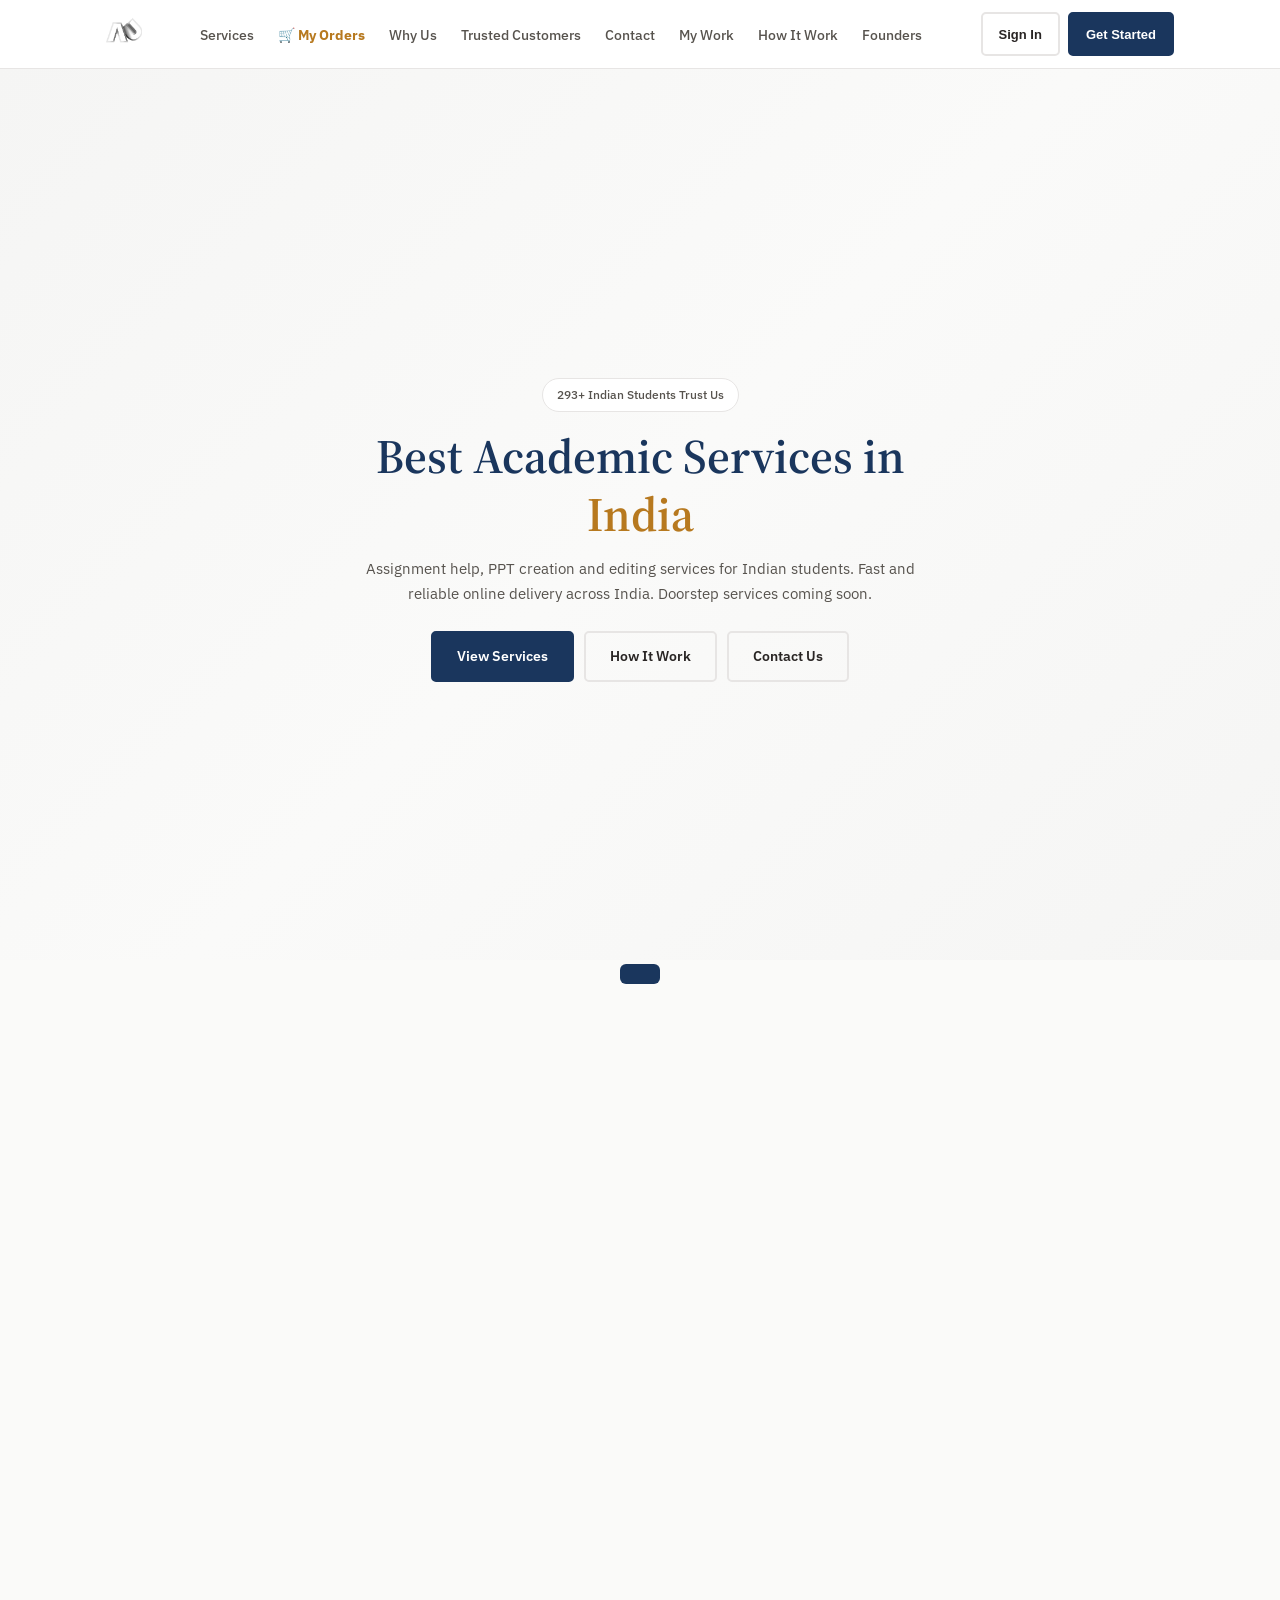
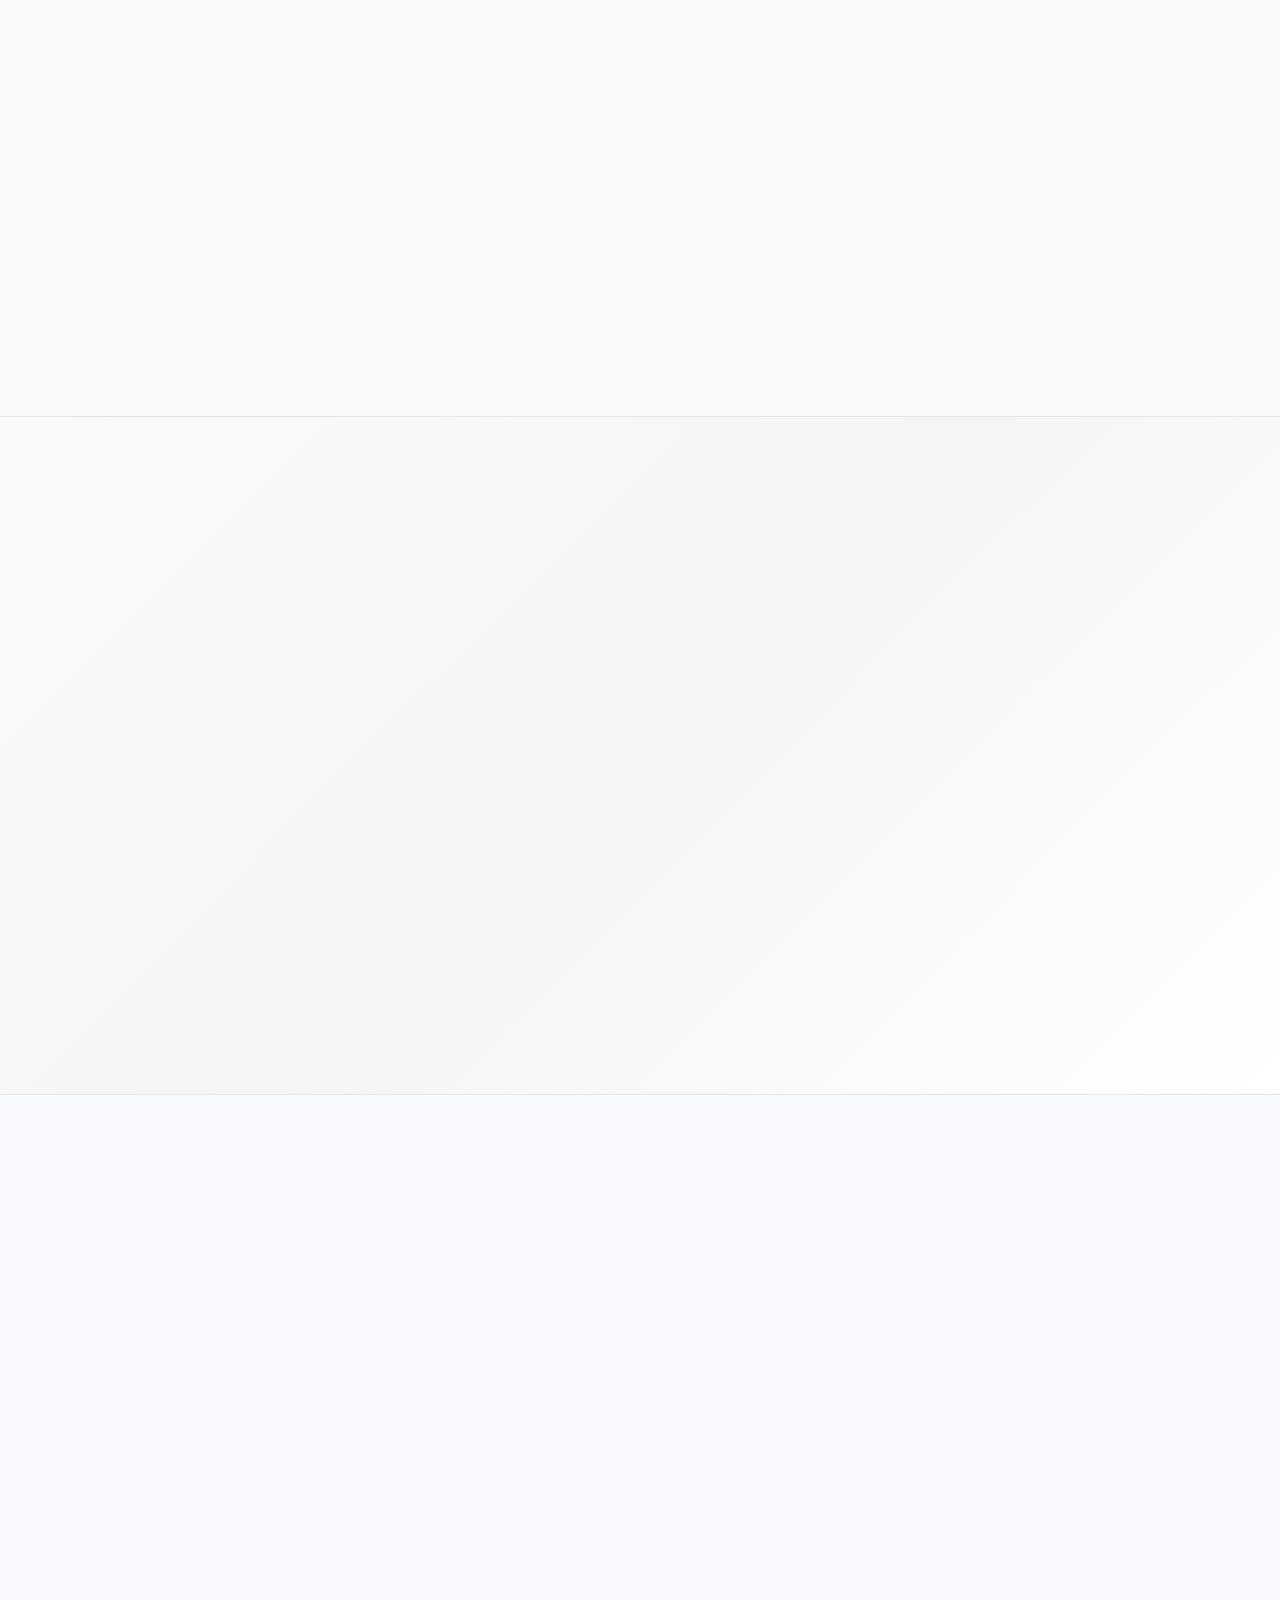
==== commit 54b6b8ed: "Update index.html" ====
--- a/index.html
+++ b/index.html
@@ -271,7 +271,7 @@
   <meta name="language" content="English">
   <meta name="revisit-after" content="1 day">
   <meta name="distribution" content="Global">
-  <meta name="author" content="ARUM - Aryan & Umang">
+  <meta name="author" content="ARUM - Umang">
   <meta name="copyright" content="© 2026 ARUM. All rights reserved.">
   <meta name="format-detection" content="telephone=yes">
   <meta name="theme-color" content="#1a365d">
@@ -324,10 +324,6 @@
     "logo": "https://arumwork.in/LOGO.png",
     "description": "#1 Professional Academic & Creative Service provider in India. Best Assignment help, PPT creation and Video editing.",
     "founder": [
-      {
-        "@type": "Person",
-        "name": "Aryan"
-      },
       {
         "@type": "Person",
         "name": "Umang"
@@ -853,31 +849,6 @@
           <p>The visionary minds behind ARUM</p>
         </div>
         <div class="founders-grid">
-          <!-- Aryan Card -->
-          <div class="founder-card">
-            <div class="founder-image-wrapper">
-              <img src="https://fmbnplpuitedqlvkddke.supabase.co/storage/v1/object/public/files/Aryan.webp" alt="Aryan - Co-Founder & CTO of ARUM" width="160" height="160" loading="lazy">
-              <div class="image-overlay"></div>
-            </div>
-            <h3>Aryan</h3>
-            <div class="role">Co-Founder & CTO</div>
-            <p>Technical visionary behind ARUM's platform. 5+ years in web development, Firebase, and scalable systems.
-              Delivered 17+ projects with 100% uptime.</p>
-            <ul class="skills">
-              <li>🔥 Full-Stack Development</li>
-              <li>⚡ Performance Optimization</li>
-              <li>💾 Firebase/Supabase Expert</li>
-              <li>🎨 UI/UX Design</li>
-            </ul>
-            <div class="stats">
-              <span>17+</span><span>Projects</span>
-            </div>
-            <div class="social-links">
-              <a href="https://linkedin.com/in/aryan-arum" target="_blank" aria-label="LinkedIn">💼</a>
-              <a href="https://github.com/aryan-arum" target="_blank" aria-label="GitHub">📂</a>
-            </div>
-          </div>
-
           <!-- Umang Card -->
           <div class="founder-card">
             <div class="founder-image-wrapper">
@@ -906,11 +877,11 @@
         </div>
         <p
           style="text-align: center; max-width: 700px; margin: 20px auto; color: var(--medium-gray); line-height: 1.8; font-size: 15px;">
-          ARUM was founded by <strong>Aryan</strong> and <strong>Umang</strong>, two passionate entrepreneurs dedicated
-          to helping Indian students excel academically. With a shared vision of providing affordable, high-quality
-          academic and creative services, they built ARUM to bridge the gap between students and professional
-          assistance. Aryan brings innovative thinking and technical expertise, while Umang contributes creative vision
-          and a passion for perfection. Together, they are redefining what it means to get top-quality academic help
+          ARUM was founded by <strong>Umang</strong>, a passionate entrepreneur dedicated
+          to helping Indian students excel academically. With a vision of providing affordable, high-quality
+          academic and creative services, Umang built ARUM to bridge the gap between students and professional
+          assistance. Umang brings creative vision, technical expertise, and a passion for perfection.
+          Together with a dedicated team, ARUM is redefining what it means to get top-quality academic help
           in India.
         </p>
       </div>
@@ -1191,8 +1162,18 @@
         </div>
         <div class="form-group"><label>Password</label><input type="password" id="loginPassword" placeholder="••••••••">
         </div>
+        <div style="text-align: right; margin-bottom: 12px;">
+          <a href="#" onclick="switchAuth('forgot')" style="color: var(--deep-blue); font-size: 13px; font-weight: 600;">Forgot Password?</a>
+        </div>
         <button class="btn-full" onclick="signInWithEmail()">Sign In</button>
         <p class="switch-link">Don't have an account? <a href="#" onclick="switchAuth('signup')">Sign up</a></p>
+      </div>
+      <div id="forgotPasswordForm" style="display:none;">
+        <h2>Reset Password</h2>
+        <p>Enter your email to get a reset link</p>
+        <div class="form-group"><label>Email</label><input type="email" id="forgotEmail" placeholder="you@example.com"></div>
+        <button class="btn-full" onclick="resetPasswordEmail()">Send Reset Link</button>
+        <p class="switch-link">Remembered? <a href="#" onclick="switchAuth('login')">Sign in</a></p>
       </div>
       <div id="signupForm" style="display:none;">
         <h2>Create Account</h2>
@@ -1438,6 +1419,15 @@
   </div>
 
   <!-- 🚀 CACHE FIX v3.0: Versioned Script -->
+  <script type="text/javascript" src="https://cdn.jsdelivr.net/npm/@emailjs/browser@4/dist/email.min.js"></script>
+  <script type="text/javascript">
+    (function(){
+      // Initialize EmailJS. Replace with your actual Public Key
+      emailjs.init({
+        publicKey: "wqDA0DgTi_bDUYQJH",
+      });
+    })();
+  </script>
   <script src="https://cdn.jsdelivr.net/npm/@supabase/supabase-js@2" defer></script>
   <script type="module" src="script.js?v=4.2"></script>
 </body>
--- a/style.css
+++ b/style.css
@@ -601,20 +601,10 @@
 
 .my-orders, .my-orders.prominent-orders { 
   background: linear-gradient(135deg, var(--off-white) 0%, var(--stone-light) 50%, var(--white) 100%) !important;
-  border-top: 4px solid var(--warm-gold);
-  border-bottom: 4px solid var(--warm-gold);
+  border-top: 1px solid var(--stone);
+  border-bottom: 1px solid var(--stone);
   padding: 80px 20px !important;
   position: relative;
-}
-.my-orders.prominent-orders::before {
-  content: '';
-  position: absolute;
-  top: 0;
-  left: 0;
-  right: 0;
-  height: 6px;
-  background: linear-gradient(90deg, var(--warm-gold), var(--soft-gold), var(--warm-gold));
-  box-shadow: 0 2px 10px rgba(183,121,31,0.3);
 }
 .my-orders .orders-grid {
   grid-template-columns: repeat(auto-fit, minmax(320px, 1fr));
--- a/style.css
+++ b/style.css
@@ -601,20 +601,10 @@
 
 .my-orders, .my-orders.prominent-orders { 
   background: linear-gradient(135deg, var(--off-white) 0%, var(--stone-light) 50%, var(--white) 100%) !important;
-  border-top: 4px solid var(--warm-gold);
-  border-bottom: 4px solid var(--warm-gold);
+  border-top: 1px solid var(--stone);
+  border-bottom: 1px solid var(--stone);
   padding: 80px 20px !important;
   position: relative;
-}
-.my-orders.prominent-orders::before {
-  content: '';
-  position: absolute;
-  top: 0;
-  left: 0;
-  right: 0;
-  height: 6px;
-  background: linear-gradient(90deg, var(--warm-gold), var(--soft-gold), var(--warm-gold));
-  box-shadow: 0 2px 10px rgba(183,121,31,0.3);
 }
 .my-orders .orders-grid {
   grid-template-columns: repeat(auto-fit, minmax(320px, 1fr));
